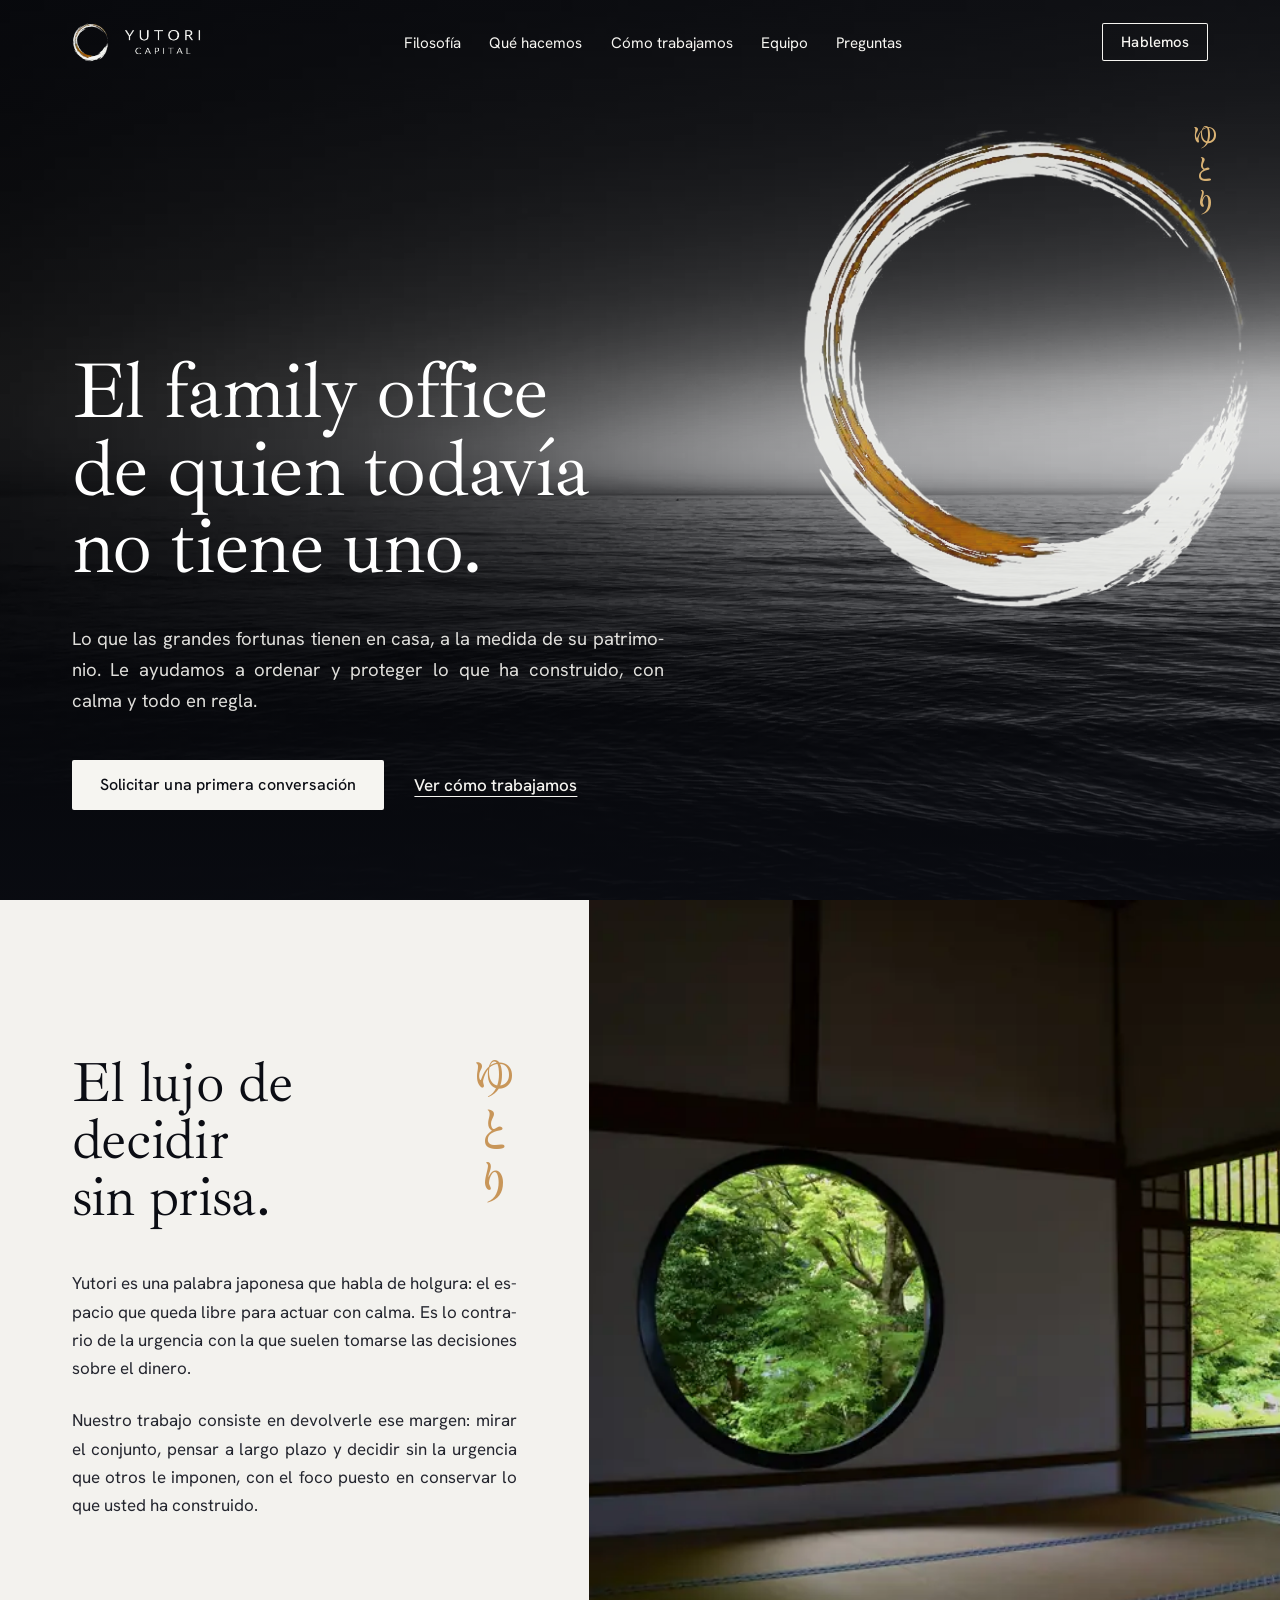
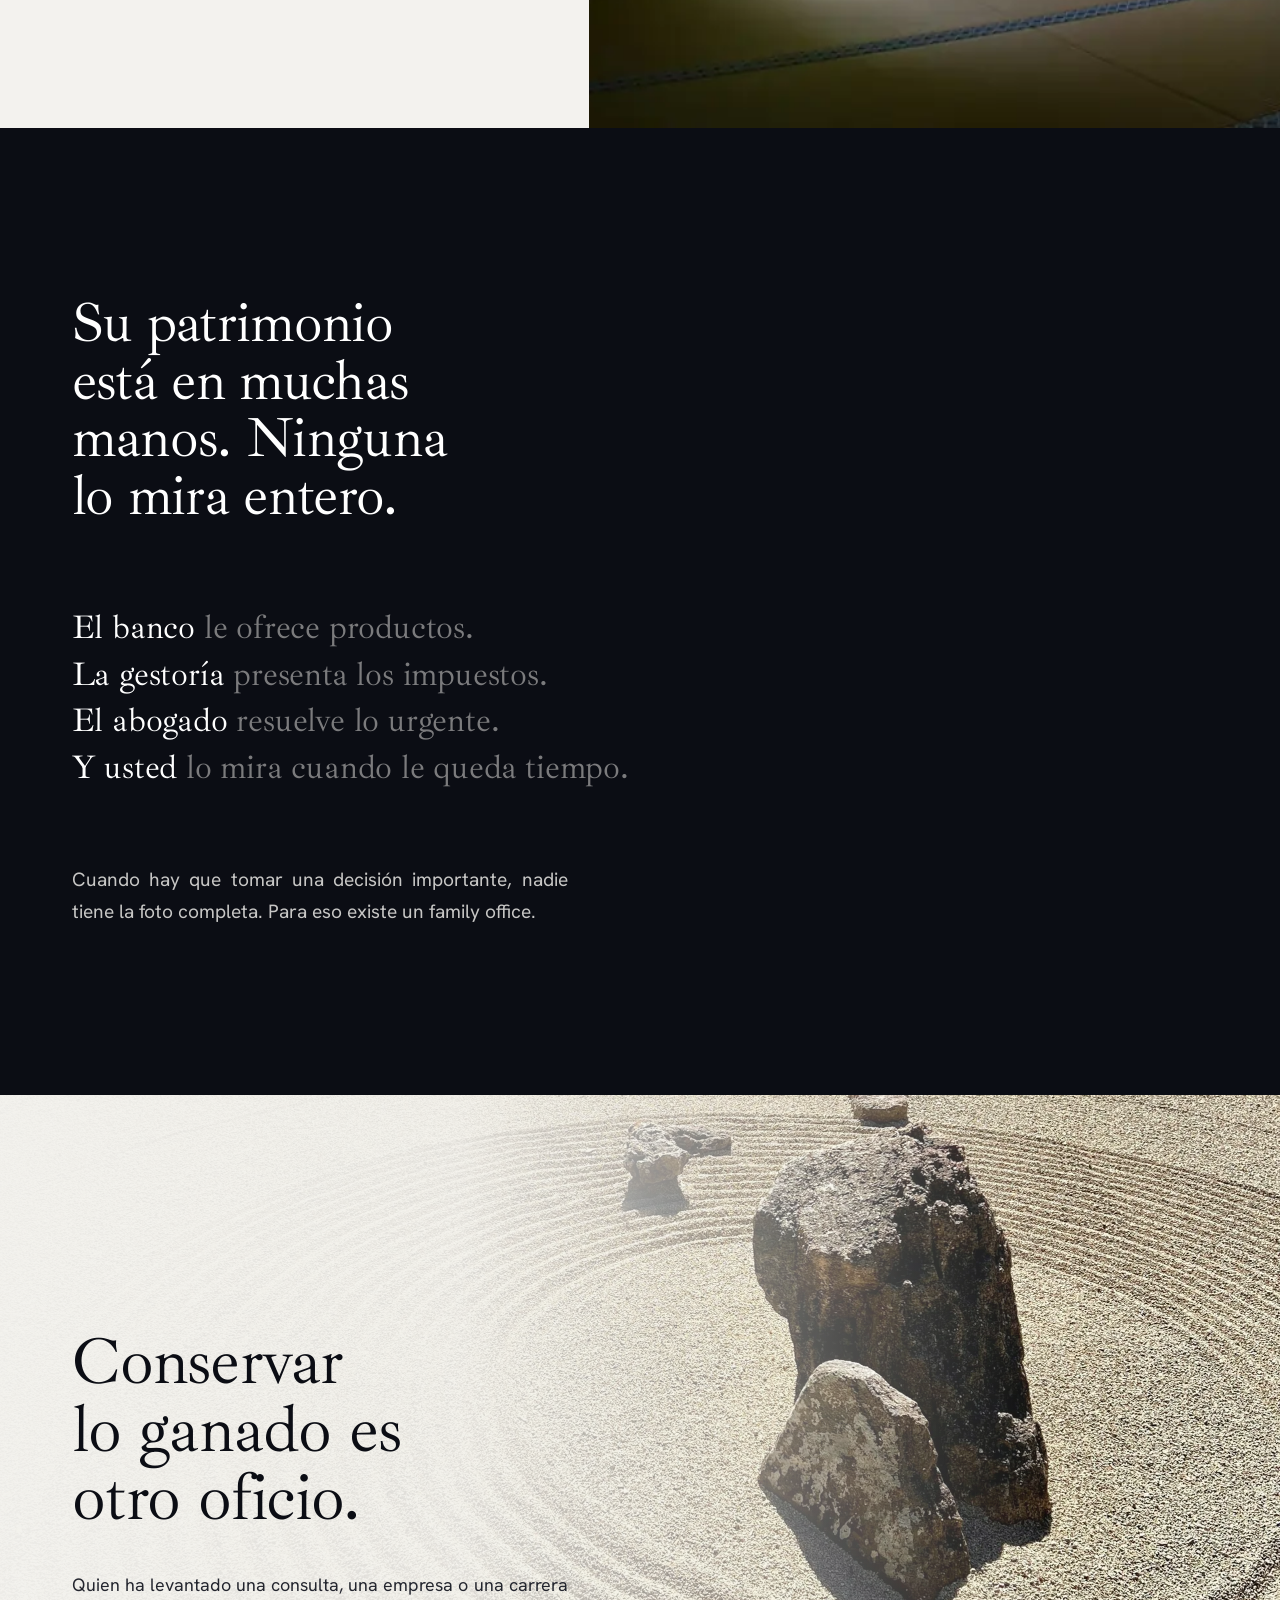
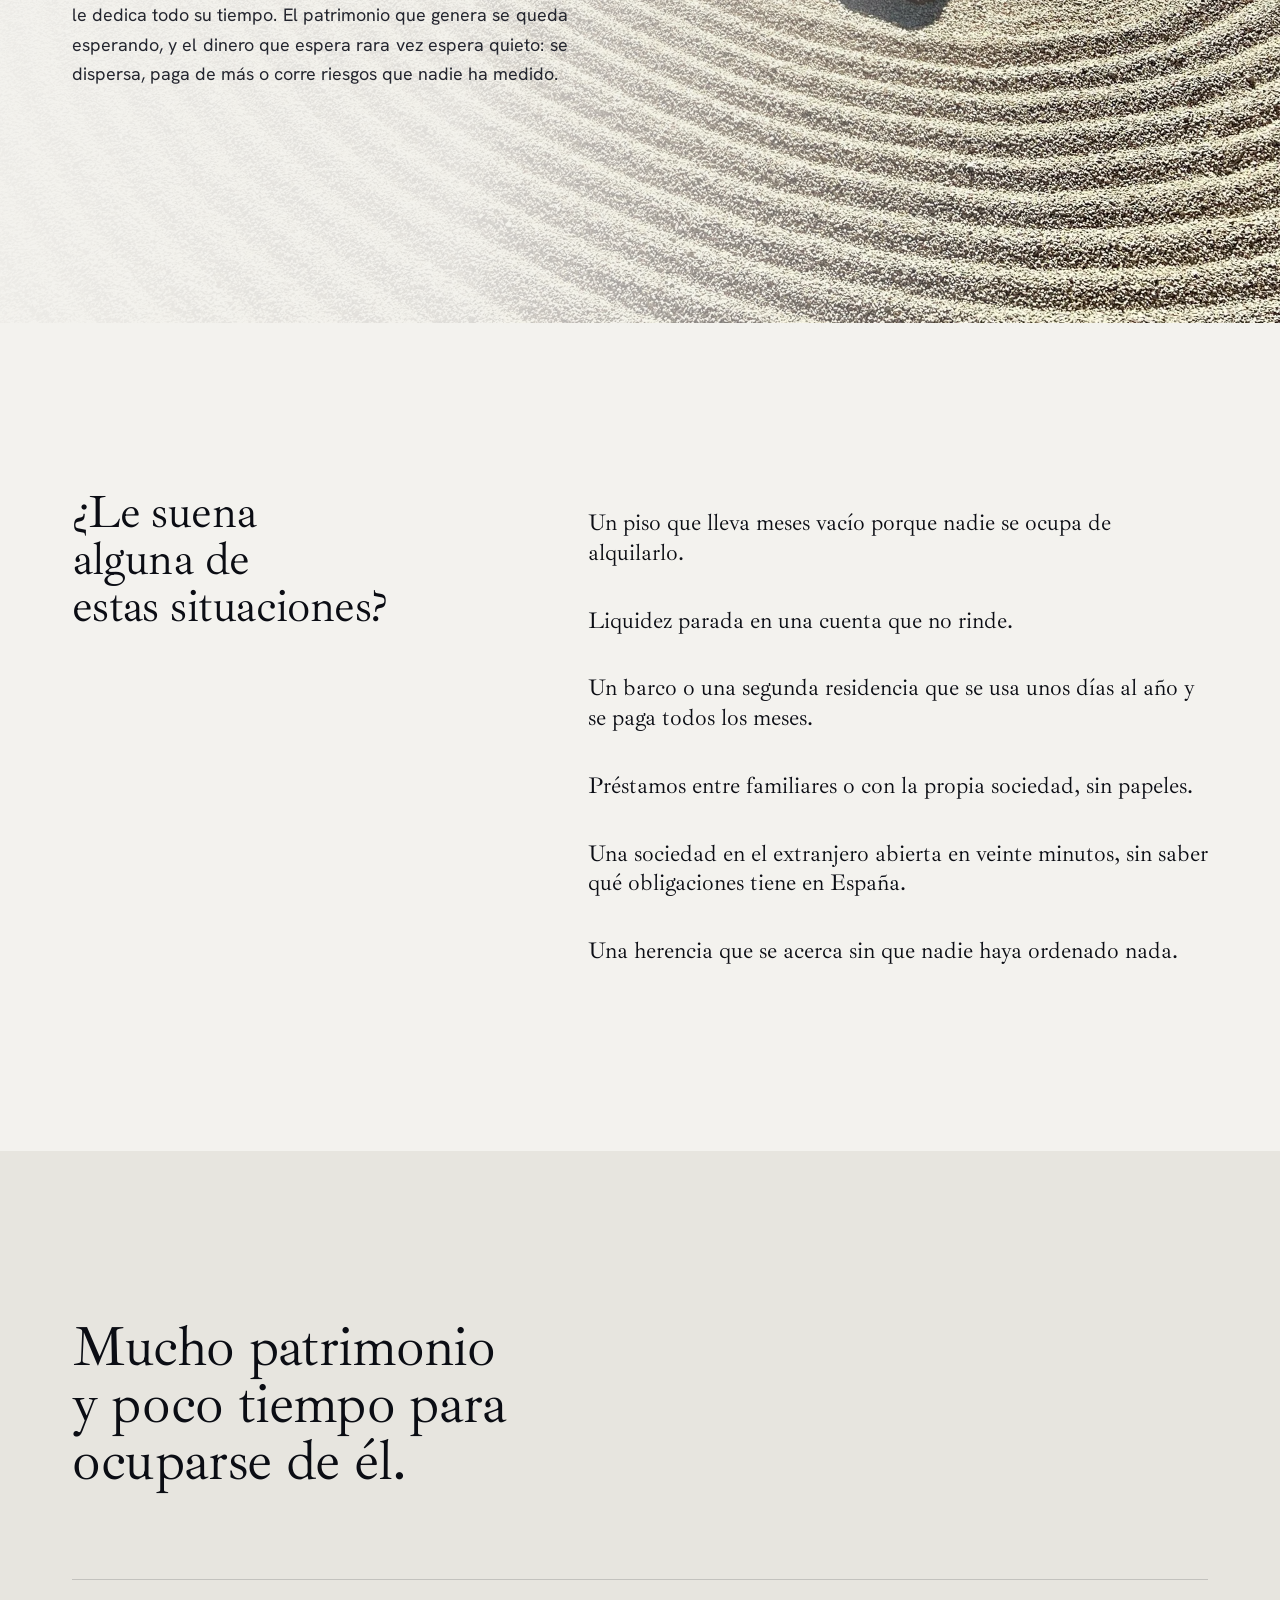
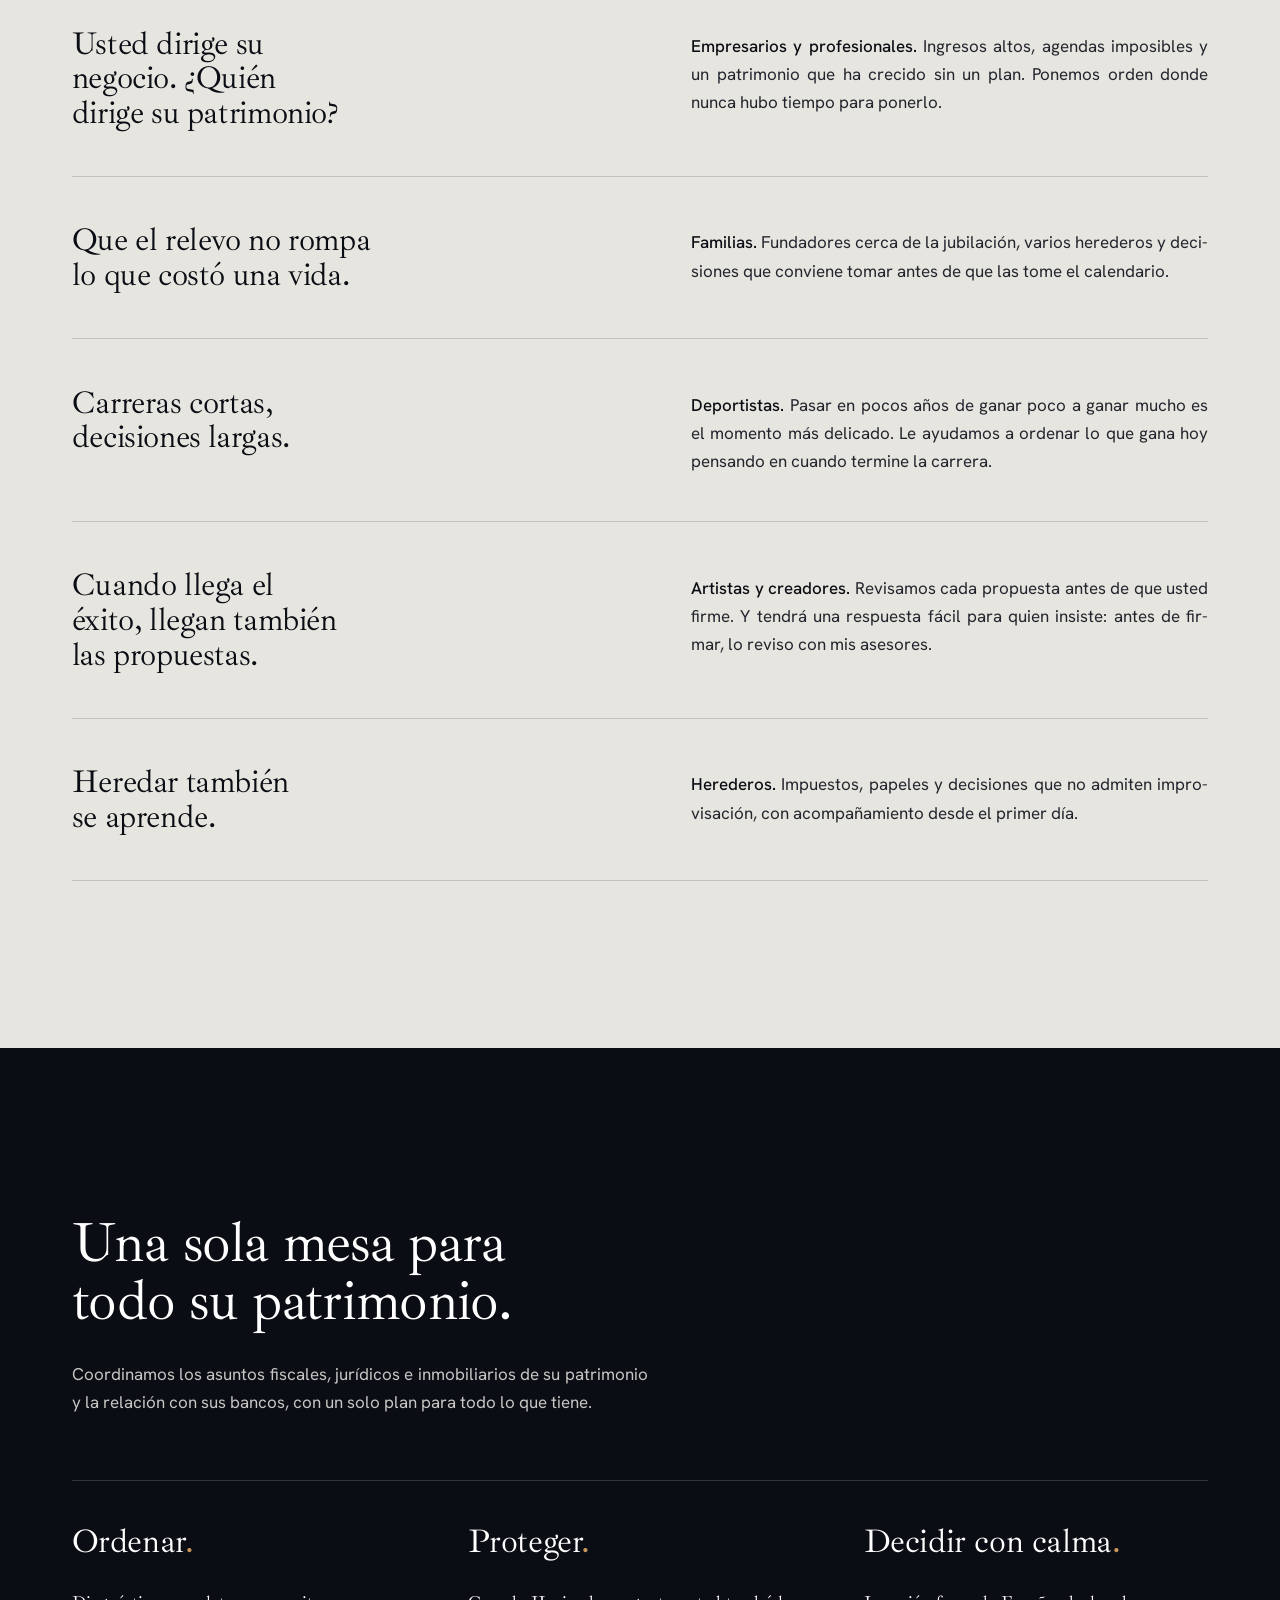
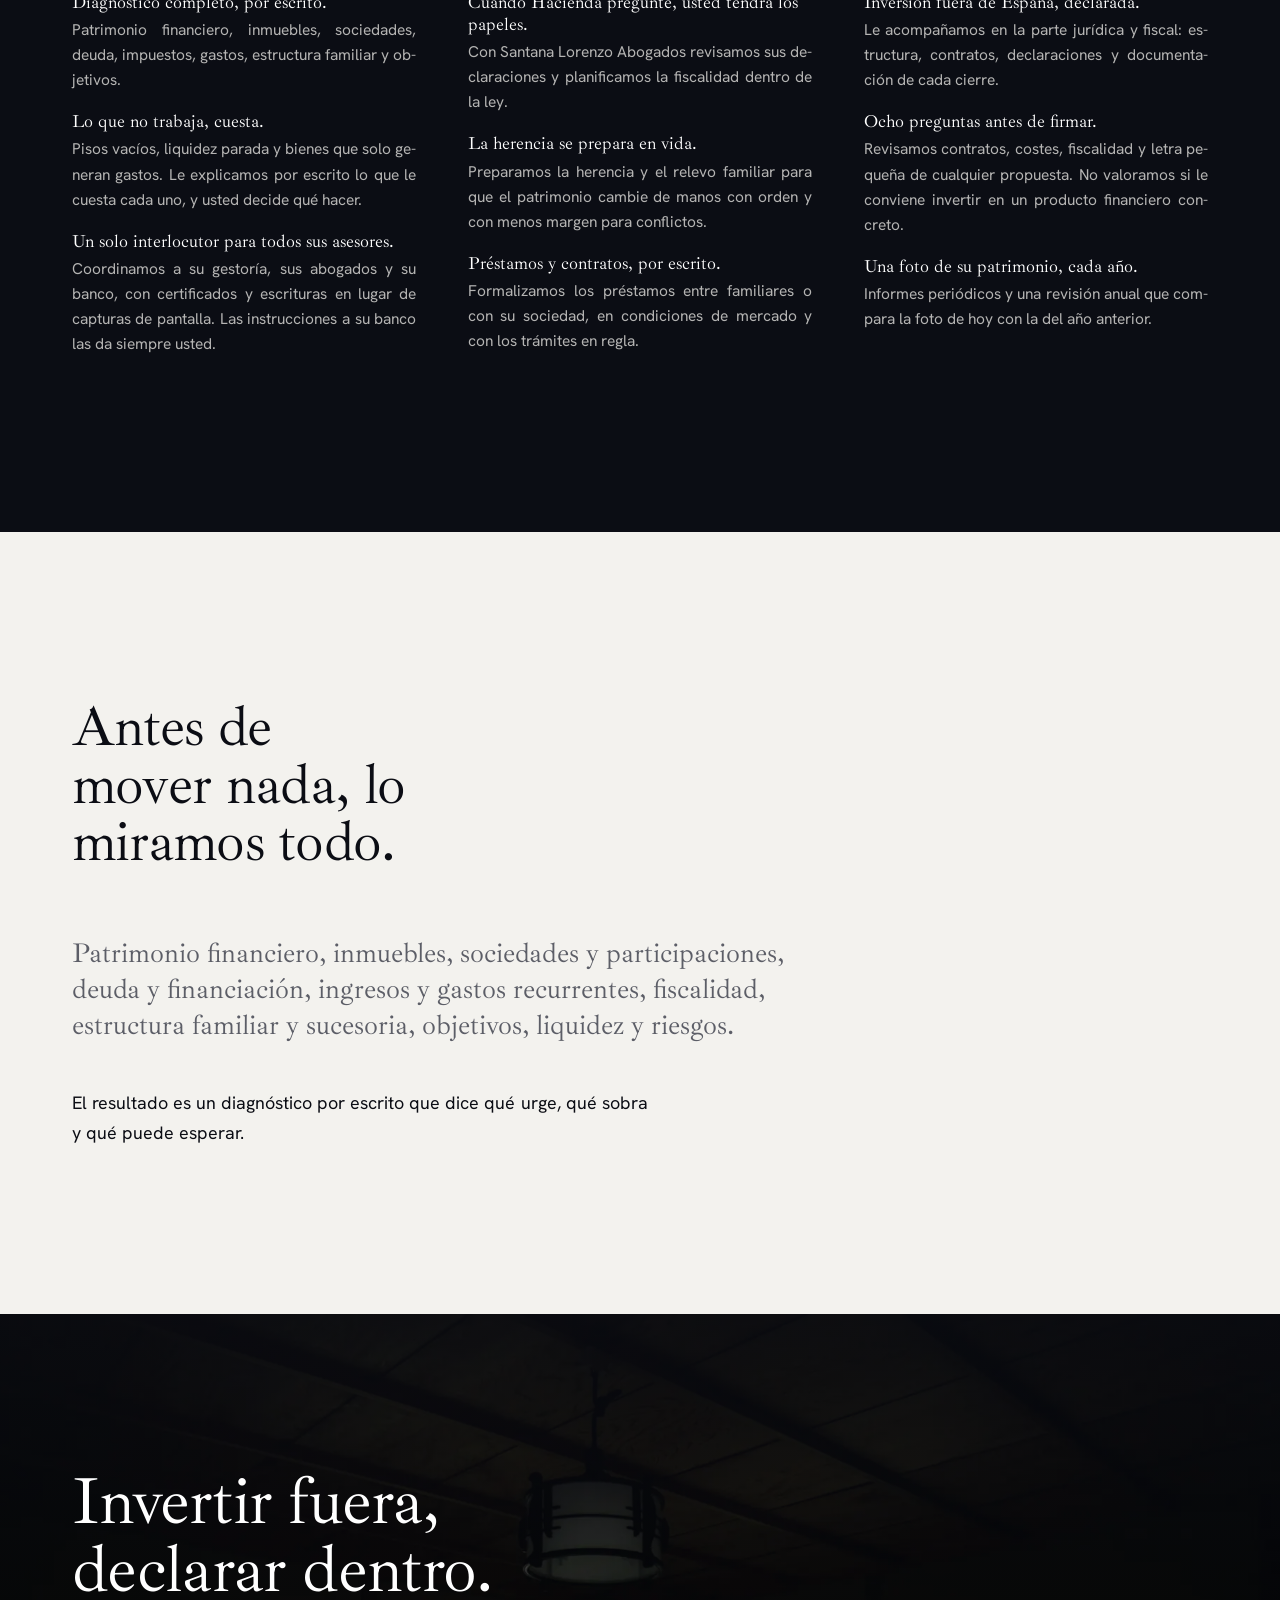
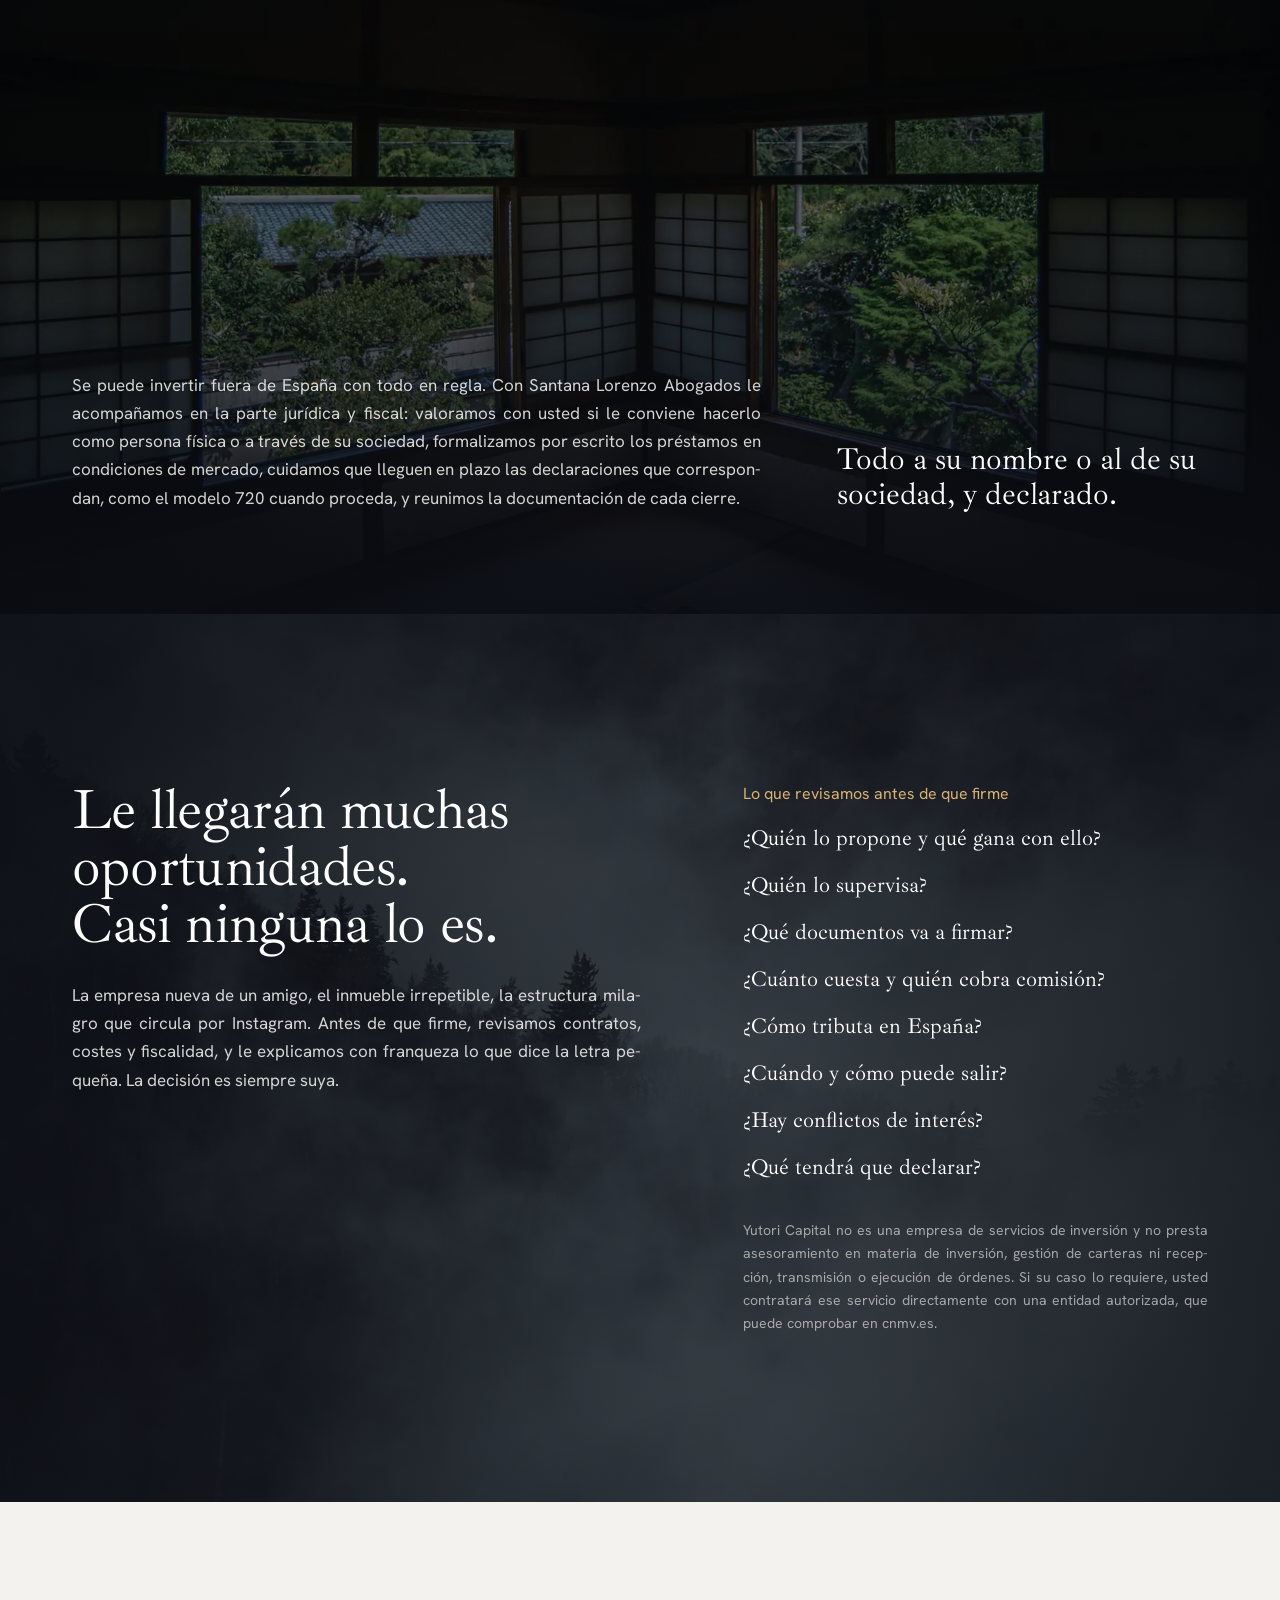
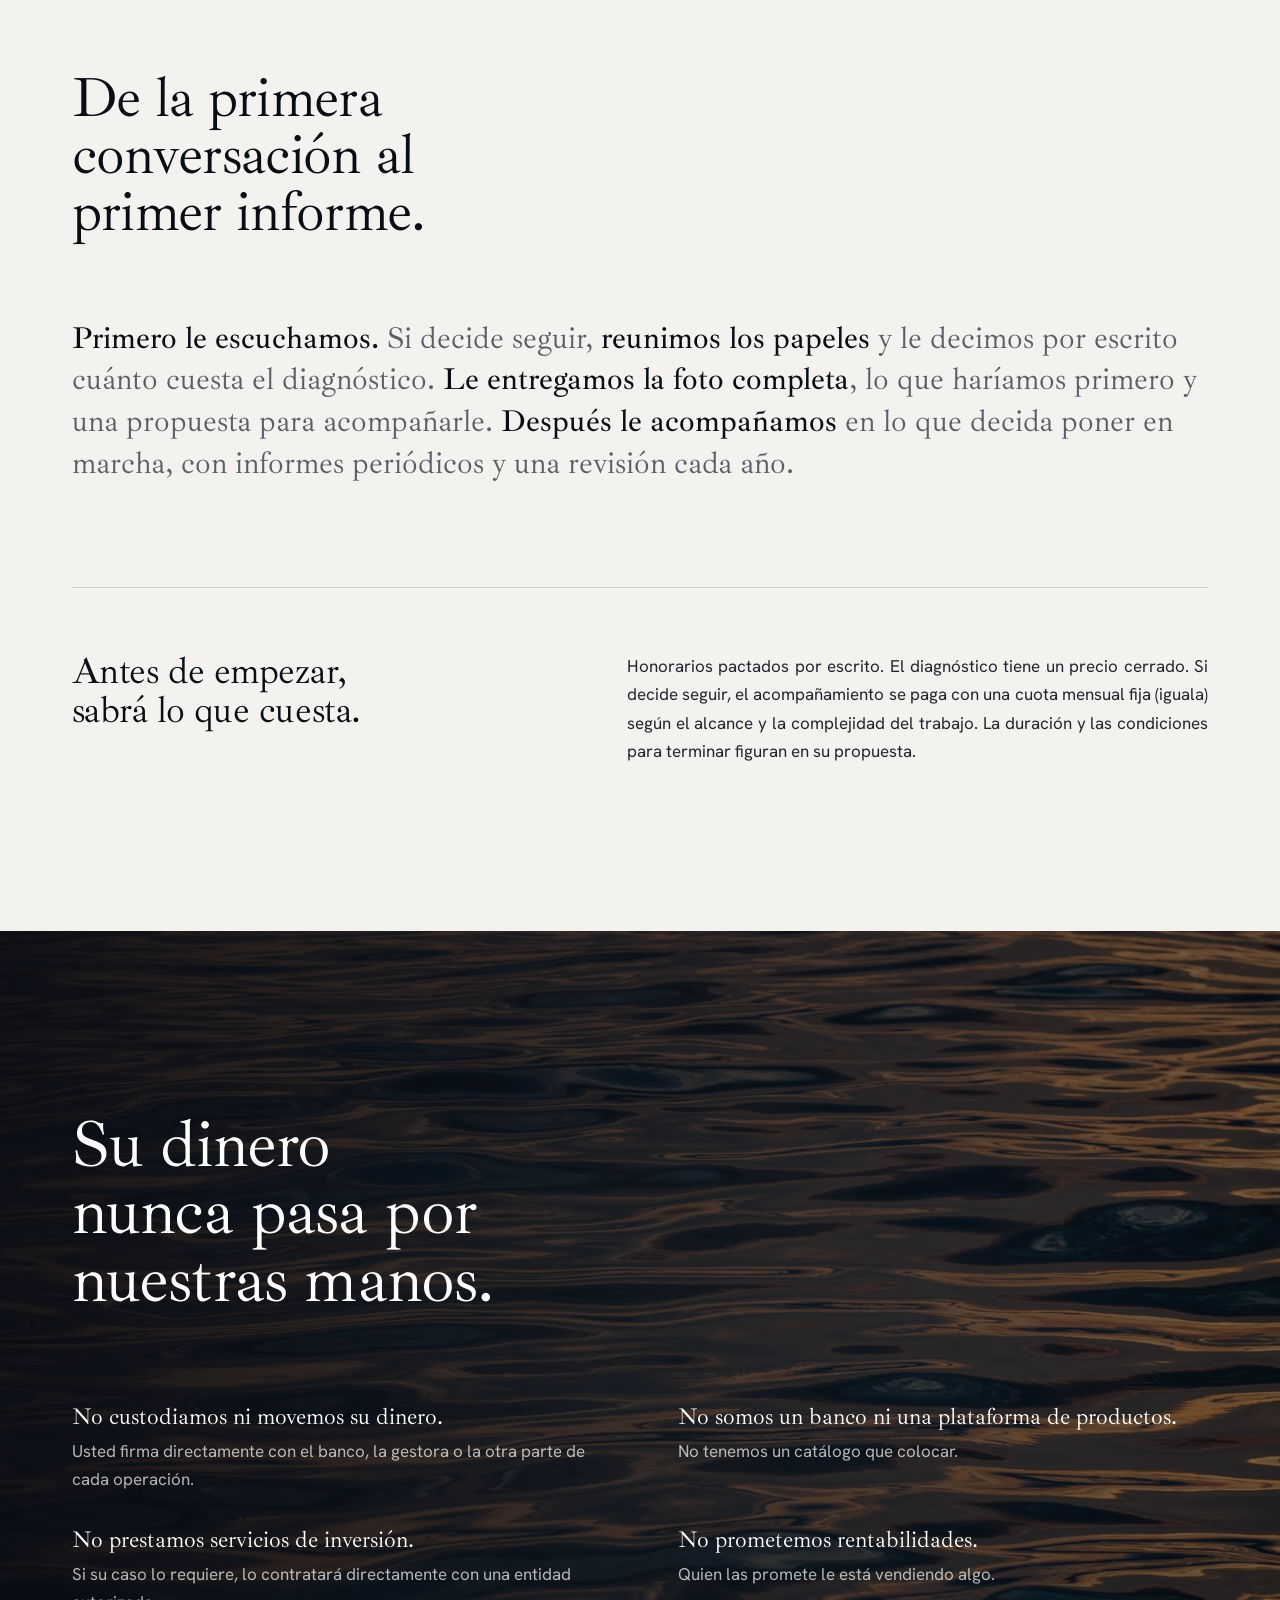
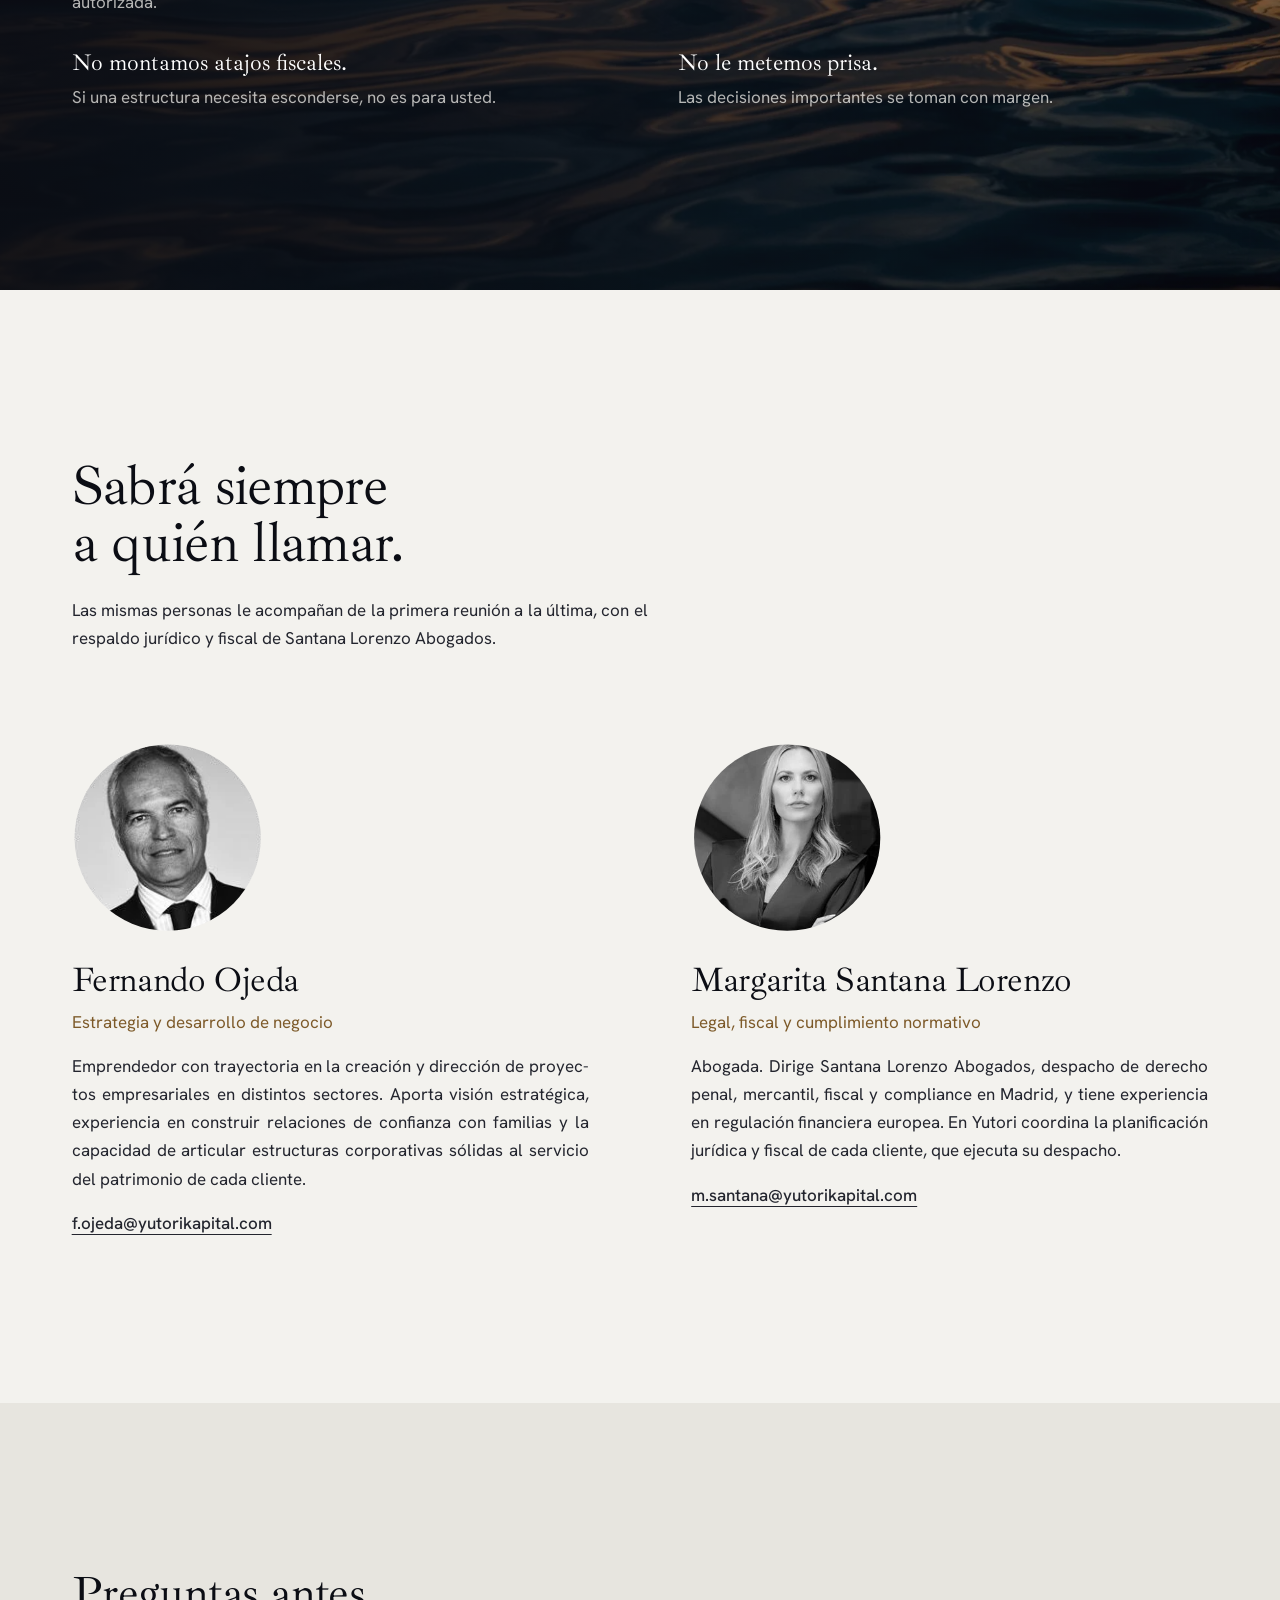
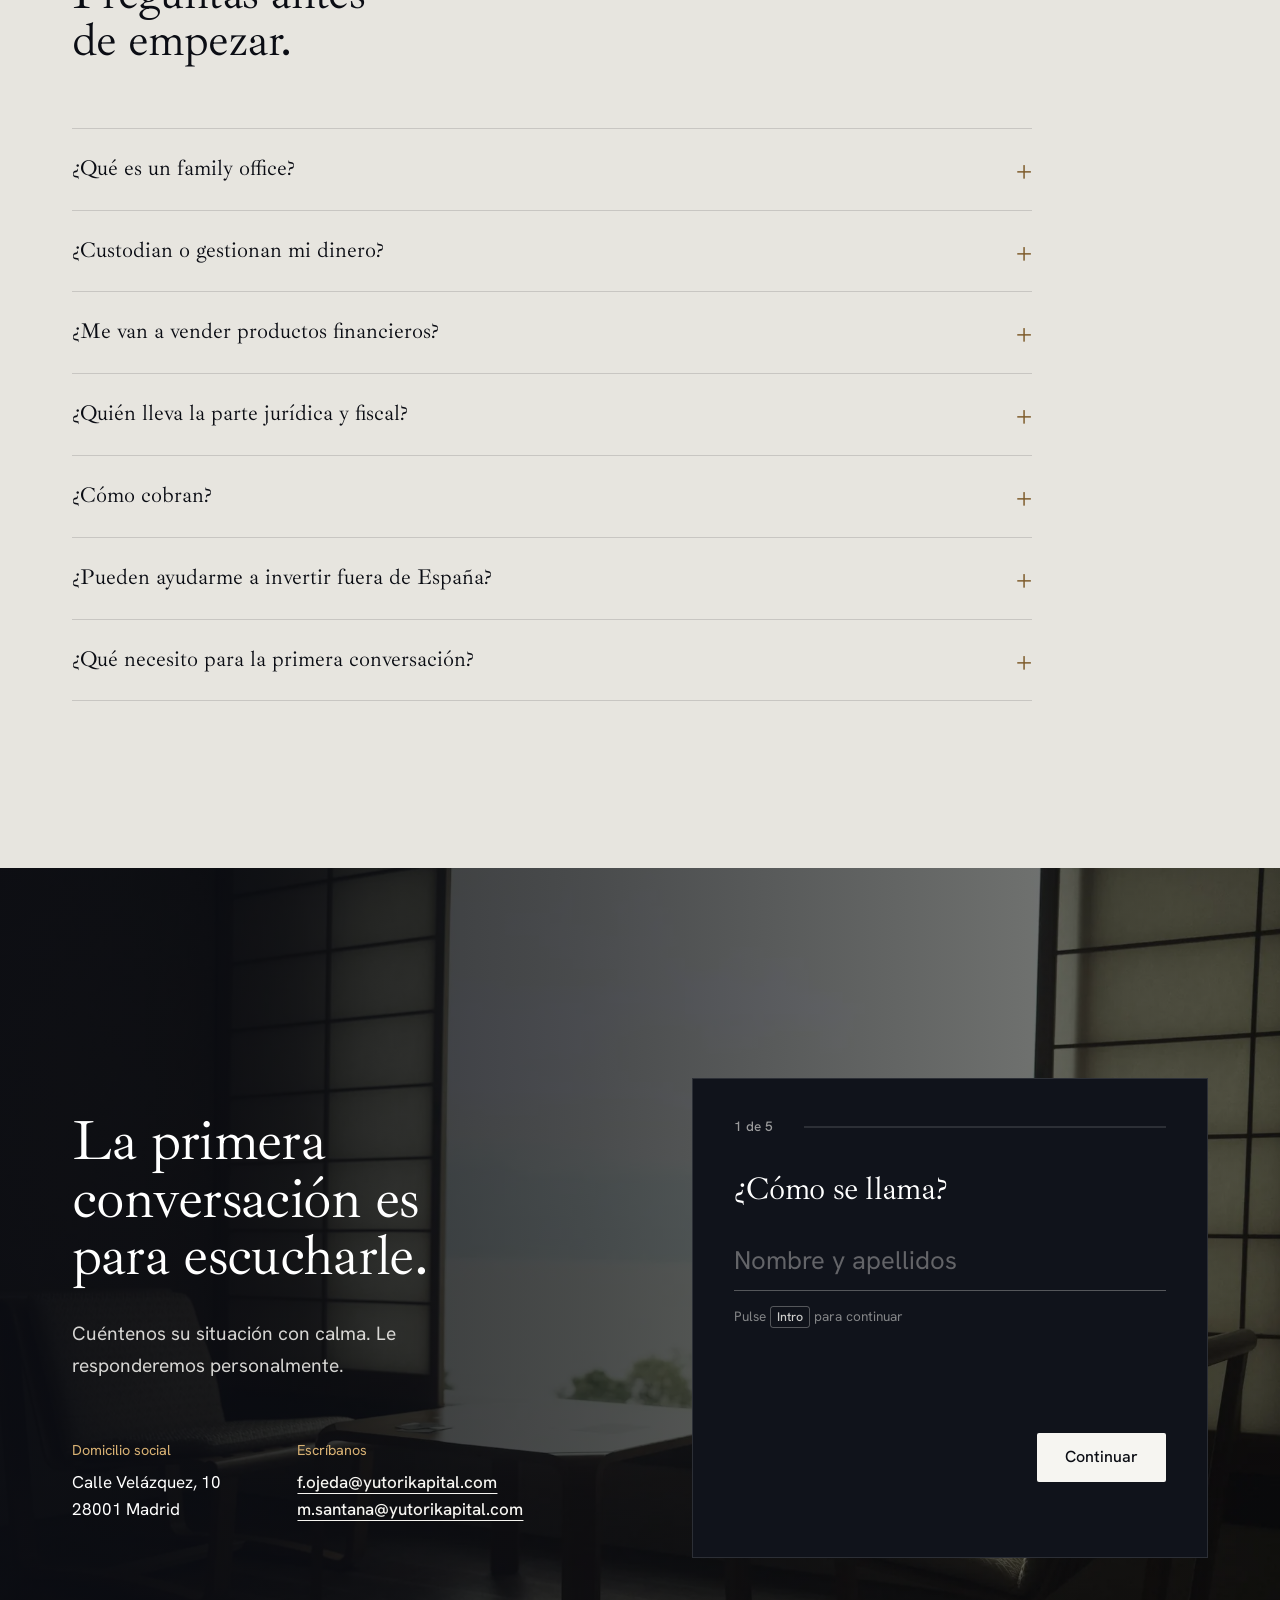
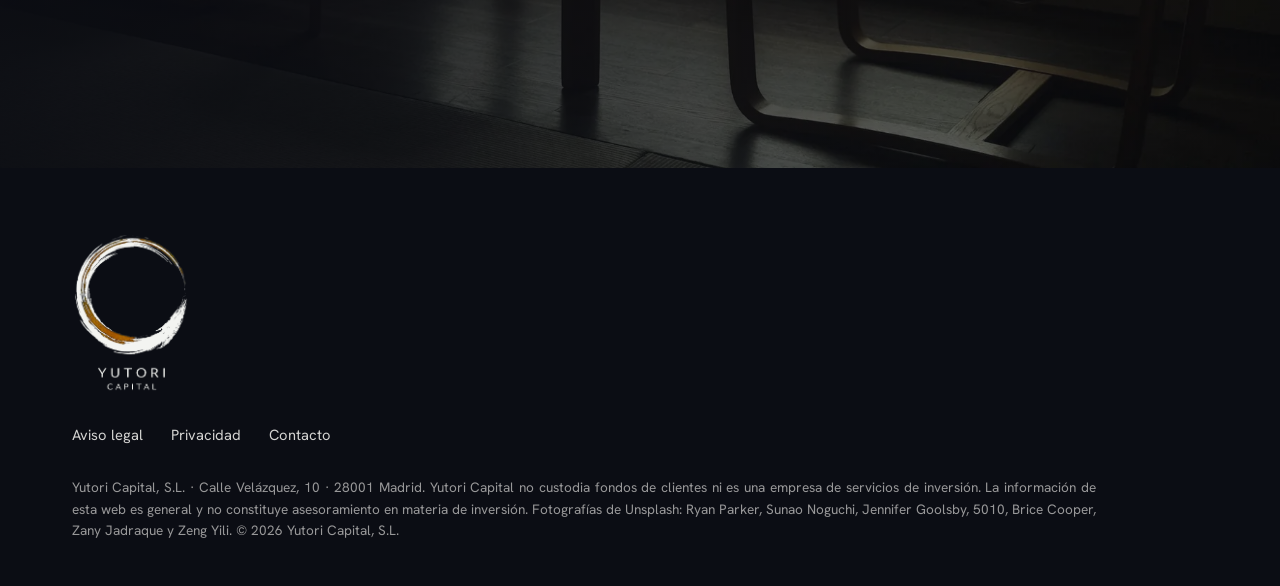
==== index.html @ 07f888e5 "Servicios: los tres pilares juntos en tres columnas Ordenar, Proteger y Decidir con calma se ven de " ====
<!DOCTYPE html>

<html lang="es">
<head>
<meta charset="utf-8"/>
<meta content="width=device-width, initial-scale=1" name="viewport"/>
<title>Family office y planificación patrimonial en Madrid | Yutori</title>
<meta content="El family office de quien todavía no tiene uno. Diagnóstico patrimonial, orden fiscal y legal, sucesión y coordinación de asesores en Madrid." name="description"/>
<link href="https://yutorikapital.com/" rel="canonical"/>
<meta content="index, follow" name="robots"/>
<meta content="#0B0D14" name="theme-color"/>
<meta content="website" property="og:type"/>
<meta content="es_ES" property="og:locale"/>
<meta content="Yutori Capital" property="og:site_name"/>
<meta content="Yutori Capital | El family office de quien todavía no tiene uno" property="og:title"/>
<meta content="Ordenamos y protegemos patrimonios que todavía no tienen una estructura propia, con calma y todo en regla." property="og:description"/>
<meta content="https://yutorikapital.com/" property="og:url"/>
<meta content="https://yutorikapital.com/assets/og-yutori.jpg" property="og:image"/>
<meta content="summary_large_image" name="twitter:card"/>
<link href="assets/favicon.ico" rel="icon" sizes="48x48"/>
<link href="assets/favicon-32.png" rel="icon" sizes="32x32" type="image/png"/>
<link href="assets/favicon-180.png" rel="apple-touch-icon"/>
<link href="https://fonts.googleapis.com" rel="preconnect"/>
<link crossorigin="" href="https://fonts.gstatic.com" rel="preconnect"/>
<link href="https://fonts.googleapis.com/css2?family=Ibarra+Real+Nova:wght@400;500&amp;family=Hanken+Grotesk:wght@300;400;500&amp;display=swap" rel="stylesheet"/>
<link href="https://fonts.googleapis.com/css2?family=Shippori+Mincho:wght@500&amp;text=%E3%82%86%E3%81%A8%E3%82%8A&amp;display=swap" rel="stylesheet"/>
<link as="image" href="assets/fotos/portada-1920.webp" imagesizes="100vw" imagesrcset="assets/fotos/portada-960.webp 960w, assets/fotos/portada-1920.webp 1920w" rel="preload"/>
<link href="styles.css" rel="stylesheet"/>
<script type="application/ld+json">
{
  "@context": "https://schema.org",
  "@graph": [
    {
      "@type": "ProfessionalService",
      "@id": "https://yutorikapital.com/#yutori",
      "name": "Yutori Capital",
      "legalName": "Yutori Capital, S.L.",
      "description": "Family office y planificación patrimonial en Madrid para patrimonios que todavía no tienen una estructura propia.",
      "url": "https://yutorikapital.com/",
      "logo": "https://yutorikapital.com/assets/logo-yutori.png",
      "image": "https://yutorikapital.com/assets/og-yutori.jpg",
      "email": "f.ojeda@yutorikapital.com",
      "address": { "@type": "PostalAddress", "streetAddress": "Calle Velázquez, 10", "postalCode": "28001", "addressLocality": "Madrid", "addressCountry": "ES" },
      "areaServed": "ES",
      "employee": [
        { "@type": "Person", "name": "Fernando Ojeda", "jobTitle": "Estrategia y desarrollo de negocio", "email": "f.ojeda@yutorikapital.com" },
        { "@type": "Person", "name": "Margarita Santana Lorenzo", "jobTitle": "Legal, fiscal y cumplimiento normativo", "email": "m.santana@yutorikapital.com" }
      ]
    },
    {
      "@type": "FAQPage",
      "mainEntity": [
        { "@type": "Question", "name": "¿Qué es un family office?", "acceptedAnswer": { "@type": "Answer", "text": "Es la oficina que coordina los asuntos patrimoniales de una familia: inmuebles, sociedades, impuestos, sucesión y la relación con bancos y asesores. Las grandes fortunas tienen el suyo. Yutori ofrece ese enfoque de coordinación a patrimonios que no justifican una estructura propia, sin prestar servicios de inversión." } },
        { "@type": "Question", "name": "¿Custodian o gestionan mi dinero?", "acceptedAnswer": { "@type": "Answer", "text": "No. Su dinero sigue en sus cuentas, a su nombre o al de su sociedad, y las órdenes las da siempre usted. Nosotros ordenamos la información, coordinamos a sus asesores y le acompañamos." } },
        { "@type": "Question", "name": "¿Me van a vender productos financieros?", "acceptedAnswer": { "@type": "Answer", "text": "No tenemos productos que colocar. Yutori Capital no es una empresa de servicios de inversión. Si su caso requiere asesoramiento en materia de inversión, usted lo contratará directamente con una entidad autorizada, y la decisión final es siempre suya." } },
        { "@type": "Question", "name": "¿Quién lleva la parte jurídica y fiscal?", "acceptedAnswer": { "@type": "Answer", "text": "Santana Lorenzo Abogados, el despacho que dirige Margarita Santana Lorenzo. Yutori coordina el trabajo y el despacho lo ejecuta." } },
        { "@type": "Question", "name": "¿Cómo cobran?", "acceptedAnswer": { "@type": "Answer", "text": "Con honorarios pactados por escrito antes de empezar. Primero, el diagnóstico, con un precio cerrado. Después, si decide seguir, una cuota mensual fija (iguala) según el alcance y la complejidad del trabajo. La duración y las condiciones para terminar figuran en la propuesta." } },
        { "@type": "Question", "name": "¿Pueden ayudarme a invertir fuera de España?", "acceptedAnswer": { "@type": "Answer", "text": "Sí, en la parte jurídica y fiscal: la estructura adecuada, los contratos, las declaraciones que correspondan, como el modelo 720 cuando proceda, y la documentación de cada cierre, para que todo quede declarado." } },
        { "@type": "Question", "name": "¿Qué necesito para la primera conversación?", "acceptedAnswer": { "@type": "Answer", "text": "Solo contarnos su situación. Antes de reunirnos le confirmaremos si esa primera conversación tiene coste. Si decide seguir, le diremos qué documentación reunir y el precio del diagnóstico." } }
      ]
    }
  ]
}
</script>
</head>
<body>
<a class="salto" href="#contenido">Saltar al contenido</a>
<header class="cab" id="cab">
<div class="env">
<a aria-label="Yutori Capital, inicio" class="marca" href="#inicio">
<img alt="" class="m-enso logo-claro" height="516" src="assets/enso-claro.webp" width="486"/>
<img alt="" class="m-enso logo-oscuro" height="516" src="assets/enso.webp" width="486"/>
<img alt="Yutori Capital" class="m-texto logo-claro" height="117" src="assets/wordmark-claro.webp" width="303"/>
<img alt="" class="m-texto logo-oscuro" height="117" src="assets/wordmark.webp" width="303"/>
</a>
<nav aria-label="Principal">
<ul class="menu">
<li><a href="#filosofia">Filosofía</a></li>
<li><a href="#servicios">Qué hacemos</a></li>
<li><a href="#metodo">Cómo trabajamos</a></li>
<li><a href="#equipo">Equipo</a></li>
<li><a href="#preguntas">Preguntas</a></li>
</ul>
</nav>
<a class="btn btn-borde" href="#contacto">Hablemos</a>
</div>
</header>
<main id="contenido">
<section aria-labelledby="titular" class="foto-seccion portada" id="inicio">
<img alt="Mar en calma en blanco y negro, con la luz del horizonte al fondo" class="fondo" fetchpriority="high" height="1280" sizes="100vw" src="assets/fotos/portada-1920.webp" srcset="assets/fotos/portada-960.webp 960w, assets/fotos/portada-1920.webp 1920w" width="1920"/>
<div aria-hidden="true" class="enso-hero"><img alt="" height="1032" src="assets/enso-claro@2x.webp" width="972"/><span lang="ja">ゆとり</span></div>
<div class="env">
<h1 id="titular">El family office de quien todavía no tiene uno.</h1>
<p class="entrada">Lo que las gran­des for­tu­nas tie­nen en casa, a la me­dida de su pa­tri­mo­nio. Le ayu­da­mos a or­de­nar y pro­te­ger lo que ha cons­truido, con calma y todo en regla.</p>
<div class="acciones">
<a class="btn btn-blanco" href="#contacto">Solicitar una primera conversación</a>
<a class="enlace-claro" href="#metodo">Ver cómo trabajamos</a>
</div>
</div>
</section>
<section aria-labelledby="t-filosofia" class="filosofia" id="filosofia">
<div class="filo-texto">
<span aria-hidden="true" class="kana" lang="ja">ゆとり</span>
<h2 id="t-filosofia">El lujo de decidir sin prisa.</h2>
<p class="primero">Yu­tori es una pa­la­bra ja­po­nesa que habla de hol­gura: el es­pa­cio que queda libre para ac­tuar con calma. Es lo con­tra­rio de la ur­gen­cia con la que sue­len to­marse las de­ci­sio­nes sobre el di­nero.</p>
<p>Nues­tro tra­bajo con­siste en de­vol­verle ese mar­gen: mirar el con­junto, pen­sar a largo plazo y de­ci­dir sin la ur­gen­cia que otros le im­po­nen, con el foco puesto en con­ser­var lo que usted ha cons­truido.</p>
</div>
<figure class="filo-foto"><img alt="Estancia japonesa con una ventana circular abierta a un jardín" height="1280" loading="lazy" sizes="(min-width: 980px) 55vw, 100vw" src="assets/fotos/filosofia-1920.webp" srcset="assets/fotos/filosofia-960.webp 960w, assets/fotos/filosofia-1920.webp 1920w" width="1920"/></figure>
</section>
<section aria-labelledby="t-manos" class="bloque oscuro manos">
<div class="env">
<h2 id="t-manos">Su patrimonio está en muchas manos. Ninguna lo mira entero.</h2>
<ul class="cascada nohyph">
<li><b>El banco</b> le ofrece productos.</li>
<li><b>La gestoría</b> presenta los impuestos.</li>
<li><b>El abogado</b> resuelve lo urgente.</li>
<li><b>Y usted</b> lo mira cuando le queda tiempo.</li>
</ul>
<p class="remate">Cuando hay que tomar una de­ci­sión im­por­tante, nadie tiene la foto com­pleta. Para eso existe un fa­mily office.</p>
</div>
</section>
<section aria-labelledby="t-conservar" class="foto-seccion conservar">
<img alt="Piedra en el centro de un jardín de grava rastrillada en círculos" class="fondo" height="1681" loading="lazy" sizes="100vw" src="assets/fotos/conservar-1920.webp" srcset="assets/fotos/conservar-960.webp 960w, assets/fotos/conservar-1920.webp 1920w" width="1920"/>
<div class="env">
<h2 id="t-conservar">Conservar lo ganado es otro oficio.</h2>
<p>Quien ha le­van­tado una con­sulta, una em­presa o una ca­rrera le de­dica todo su tiempo. El pa­tri­mo­nio que ge­nera se queda es­pe­rando, y el di­nero que es­pera rara vez es­pera quieto: se dis­persa, paga de más o corre ries­gos que nadie ha me­dido.</p>
</div>
</section>
<section aria-labelledby="t-suena" class="bloque situaciones">
<div class="env">
<h2 id="t-suena">¿Le suena alguna de estas situaciones?</h2>
<ul class="nohyph">
<li>Un piso que lleva meses vacío porque nadie se ocupa de alquilarlo.</li>
<li>Liquidez parada en una cuenta que no rinde.</li>
<li>Un barco o una segunda residencia que se usa unos días al año y se paga todos los meses.</li>
<li>Préstamos entre familiares o con la propia sociedad, sin papeles.</li>
<li>Una sociedad en el extranjero abierta en veinte minutos, sin saber qué obligaciones tiene en España.</li>
<li>Una herencia que se acerca sin que nadie haya ordenado nada.</li>
</ul>
</div>
</section>
<section aria-labelledby="t-quien" class="bloque perfiles" id="para-quien">
<div class="env">
<h2 id="t-quien">Mucho patrimonio y poco tiempo para ocuparse de él.</h2>
<div class="lista-perfiles">
<article><h3>Usted dirige su negocio. ¿Quién dirige su patrimonio?</h3><p><b>Em­pre­sa­rios y pro­fe­sio­na­les.</b> In­gre­sos altos, agen­das im­po­si­bles y un pa­tri­mo­nio que ha cre­cido sin un plan. Po­ne­mos orden donde nunca hubo tiempo para po­nerlo.</p></article>
<article><h3>Que el relevo no rompa lo que costó una vida.</h3><p><b>Fa­mi­lias.</b> Fun­da­do­res cerca de la ju­bi­la­ción, va­rios he­re­de­ros y de­ci­sio­nes que con­viene tomar antes de que las tome el ca­len­da­rio.</p></article>
<article><h3>Carreras cortas, decisiones largas.</h3><p><b>De­por­tis­tas.</b> Pasar en pocos años de ganar poco a ganar mucho es el mo­mento más de­li­cado. Le ayu­da­mos a or­de­nar lo que gana hoy pen­sando en cuando ter­mine la ca­rrera.</p></article>
<article><h3>Cuando llega el éxito, llegan también las propuestas.</h3><p><b>Ar­tis­tas y crea­do­res.</b> Re­vi­sa­mos cada pro­puesta antes de que usted firme. Y ten­drá una res­puesta fácil para quien in­siste: antes de fir­mar, lo re­viso con mis ase­so­res.</p></article>
<article><h3>Heredar también se aprende.</h3><p><b>He­re­de­ros.</b> Im­pues­tos, pa­pe­les y de­ci­sio­nes que no ad­mi­ten im­pro­vi­sación, con acom­pa­ña­miento desde el pri­mer día.</p></article>
</div>
</div>
</section>
<section aria-labelledby="t-servicios" class="bloque oscuro servicios" id="servicios">
<div class="env">
<h2 id="t-servicios">Una sola mesa para todo su patrimonio.</h2>
<p class="sub">Coor­di­na­mos los asun­tos fis­ca­les, ju­rí­di­cos e in­mo­bi­lia­rios de su pa­tri­mo­nio y la re­la­ción con sus ban­cos, con un solo plan para todo lo que tiene.</p>
<div class="pilares">
<div class="pilar">
<h3>Ordenar<span>.</span></h3>
<ul>
<li><strong>Diag­nós­tico com­pleto, por es­crito.</strong> Pa­tri­mo­nio fi­nan­ciero, in­mue­bles, so­cie­da­des, deuda, im­pues­tos, gas­tos, es­truc­tura fa­mi­liar y ob­je­ti­vos.</li>
<li><strong>Lo que no tra­baja, cuesta.</strong> Pisos va­cíos, li­qui­dez pa­rada y bienes que solo ge­ne­ran gas­tos. Le ex­pli­ca­mos por es­crito lo que le cuesta cada uno, y usted de­cide qué hacer.</li>
<li><strong>Un solo in­ter­lo­cu­tor para todos sus ase­so­res.</strong> Coor­di­na­mos a su ges­to­ría, sus abo­ga­dos y su banco, con cer­ti­fi­ca­dos y es­cri­tu­ras en lugar de cap­tu­ras de pan­ta­lla. Las ins­truc­cio­nes a su banco las da siem­pre usted.</li>
</ul>
</div>
<div class="pilar">
<h3>Proteger<span>.</span></h3>
<ul>
<li><strong>Cuando Ha­cienda pre­gunte, usted ten­drá los pa­pe­les.</strong> Con San­tana Lo­renzo Abo­ga­dos re­vi­sa­mos sus de­cla­ra­cio­nes y pla­ni­fi­ca­mos la fis­ca­li­dad den­tro de la ley.</li>
<li><strong>La he­ren­cia se pre­para en vida.</strong> Pre­pa­ra­mos la he­ren­cia y el re­levo fa­mi­liar para que el pa­tri­mo­nio cam­bie de manos con orden y con menos mar­gen para con­flic­tos.</li>
<li><strong>Prés­ta­mos y con­tra­tos, por es­crito.</strong> For­ma­li­za­mos los prés­ta­mos entre fa­mi­lia­res o con su so­cie­dad, en con­di­cio­nes de mer­cado y con los trá­mi­tes en regla.</li>
</ul>
</div>
<div class="pilar">
<h3>Decidir con calma<span>.</span></h3>
<ul>
<li><strong>In­ver­sión fuera de Es­paña, de­cla­rada.</strong> Le acom­pa­ña­mos en la parte ju­rí­dica y fis­cal: es­truc­tura, con­tra­tos, de­cla­ra­cio­nes y do­cu­men­ta­ción de cada cie­rre.</li>
<li><strong>Ocho pre­gun­tas antes de fir­mar.</strong> Re­vi­sa­mos con­tra­tos, cos­tes, fis­ca­li­dad y letra pe­queña de cual­quier pro­puesta. No va­lo­ra­mos si le con­viene in­ver­tir en un pro­ducto fi­nan­ciero con­creto.</li>
<li><strong>Una foto de su pa­tri­mo­nio, cada año.</strong> In­for­mes pe­rió­di­cos y una re­vi­sión anual que com­para la foto de hoy con la del año an­te­rior.</li>
</ul>
</div>
</div>
</div>
</section>
<section aria-labelledby="t-diag" class="bloque diagnostico">
<div class="env">
<h2 id="t-diag">Antes de mover nada, lo miramos todo.</h2>
<p class="mira nohyph">Patrimonio financiero, inmuebles, sociedades y participaciones, deuda y financiación, ingresos y gastos recurrentes, fiscalidad, estructura familiar y sucesoria, objetivos, liquidez y riesgos.</p>
<p class="resultado">El re­sul­tado es un diag­nós­tico por es­crito que dice qué urge, qué sobra y qué puede es­pe­rar.</p>
</div>
</section>
<section aria-labelledby="t-fuera" class="foto-seccion fuera" id="invertir-fuera">
<img alt="Interior japonés en penumbra con paneles shoji abiertos al jardín" class="fondo" height="1278" loading="lazy" sizes="100vw" src="assets/fotos/fuera-1920.webp" srcset="assets/fotos/fuera-960.webp 960w, assets/fotos/fuera-1920.webp 1920w" width="1920"/>
<div class="env">
<h2 id="t-fuera">Invertir fuera, declarar dentro.</h2>
<div class="abajo">
<p>Se puede in­ver­tir fuera de Es­paña con todo en regla. Con San­tana Lo­renzo Abo­ga­dos le acom­pa­ña­mos en la parte ju­rí­dica y fis­cal: va­lo­ra­mos con usted si le con­viene ha­cerlo como per­sona fí­sica o a tra­vés de su so­cie­dad, for­ma­li­za­mos por es­crito los prés­ta­mos en con­di­cio­nes de mer­cado, cui­da­mos que lle­guen en plazo las de­cla­ra­cio­nes que co­rres­pon­dan, como el mo­delo 720 cuando pro­ceda, y reu­ni­mos la do­cu­men­ta­ción de cada cie­rre.</p>
<p class="remate nohyph">Todo a su nombre o al de su sociedad, y declarado.</p>
</div>
</div>
</section>
<section aria-labelledby="t-oportunidades" class="foto-seccion oportunidades">
<img alt="Montaña cubierta de niebla con árboles al fondo" class="fondo" height="1280" loading="lazy" sizes="100vw" src="assets/fotos/oportunidades-1920.webp" srcset="assets/fotos/oportunidades-960.webp 960w, assets/fotos/oportunidades-1920.webp 1920w" width="1920"/>
<div class="env">
<div class="texto">
<h2 id="t-oportunidades">Le llegarán muchas oportunidades. Casi ninguna lo es.</h2>
<p>La em­presa nueva de un amigo, el in­mue­ble irre­pe­ti­ble, la es­truc­tura mi­la­gro que cir­cula por Ins­ta­gram. Antes de que firme, re­vi­sa­mos con­tra­tos, cos­tes y fis­ca­li­dad, y le ex­pli­ca­mos con fran­queza lo que dice la letra pe­queña. La de­ci­sión es siem­pre suya.</p>
</div>
<div class="lista">
<p class="tit">Lo que re­vi­sa­mos antes de que firme</p>
<ul class="nohyph">
<li>¿Quién lo propone y qué gana con ello?</li>
<li>¿Quién lo supervisa?</li>
<li>¿Qué documentos va a firmar?</li>
<li>¿Cuánto cuesta y quién cobra comisión?</li>
<li>¿Cómo tributa en España?</li>
<li>¿Cuándo y cómo puede salir?</li>
<li>¿Hay conflictos de interés?</li>
<li>¿Qué tendrá que declarar?</li>
</ul>
<p class="nota">Yu­tori Ca­pi­tal no es una em­presa de ser­vi­cios de in­ver­sión y no presta ase­so­ra­miento en ma­te­ria de in­ver­sión, ges­tión de car­te­ras ni re­cep­ción, trans­mi­sión o eje­cu­ción de ór­de­nes. Si su caso lo re­quiere, usted con­tra­tará ese ser­vi­cio di­rec­ta­mente con una en­ti­dad au­to­ri­zada, que puede com­pro­bar en cnmv.es.</p>
</div>
</div>
</section>
<section aria-labelledby="t-metodo" class="bloque metodo" id="metodo">
<div class="env">
<h2 id="t-metodo">De la primera conversación al primer informe.</h2>
<p class="relato nohyph"><b>Primero le escuchamos.</b> Si decide seguir, <b>reunimos los papeles</b> y le decimos por escrito cuánto cuesta el diagnóstico. <b>Le entregamos la foto completa</b>, lo que haríamos primero y una propuesta para acompañarle. <b>Después le acompañamos</b> en lo que decida poner en marcha, con informes periódicos y una revisión cada año.</p>
<div class="cobro">
<h3>Antes de empezar, sabrá lo que cuesta.</h3>
<p>Ho­no­ra­rios pac­ta­dos por es­crito. El diag­nós­tico tiene un pre­cio ce­rrado. Si de­cide se­guir, el acom­pa­ña­miento se paga con una cuota men­sual fija (iguala) según el al­cance y la com­ple­ji­dad del tra­bajo. La du­ra­ción y las con­di­cio­nes para ter­mi­nar fi­gu­ran en su pro­puesta.</p>
</div>
</div>
</section>
<section aria-labelledby="t-dinero" class="foto-seccion dinero">
<img alt="Agua oscura en calma con reflejos dorados" class="fondo" height="1280" loading="lazy" sizes="100vw" src="assets/fotos/dinero-1920.webp" srcset="assets/fotos/dinero-960.webp 960w, assets/fotos/dinero-1920.webp 1920w" width="1920"/>
<div class="env">
<h2 id="t-dinero">Su dinero nunca pasa por nuestras manos.</h2>
<ul class="noes nohyph">
<li><strong>No custodiamos ni movemos su dinero.</strong> Usted firma directamente con el banco, la gestora o la otra parte de cada operación.</li>
<li><strong>No somos un banco ni una plataforma de productos.</strong> No tenemos un catálogo que colocar.</li>
<li><strong>No prestamos servicios de inversión.</strong> Si su caso lo requiere, lo contratará directamente con una entidad autorizada.</li>
<li><strong>No prometemos rentabilidades.</strong> Quien las promete le está vendiendo algo.</li>
<li><strong>No montamos atajos fiscales.</strong> Si una estructura necesita esconderse, no es para usted.</li>
<li><strong>No le metemos prisa.</strong> Las decisiones importantes se toman con margen.</li>
</ul>
</div>
</section>
<section aria-labelledby="t-equipo" class="bloque equipo" id="equipo">
<div class="env">
<h2 id="t-equipo">Sabrá siempre a quién llamar.</h2>
<p class="sub">Las mis­mas per­so­nas le acom­pa­ñan de la pri­mera reu­nión a la úl­tima, con el res­paldo ju­rí­dico y fis­cal de San­tana Lo­renzo Abo­ga­dos.</p>
<div class="gente">
<article class="persona">
<img alt="Retrato de Fernando Ojeda" height="200" loading="lazy" src="assets/fernando-ojeda.webp" width="200"/>
<h3>Fernando Ojeda</h3>
<p class="rol">Es­tra­te­gia y de­sa­rro­llo de ne­go­cio</p>
<p class="bio">Em­pren­de­dor con tra­yec­to­ria en la crea­ción y di­rec­ción de pro­yec­tos em­pre­sa­ria­les en dis­tin­tos sec­to­res. Aporta vi­sión es­tra­té­gica, ex­pe­rien­cia en cons­truir re­la­cio­nes de con­fianza con fa­mi­lias y la ca­pa­ci­dad de ar­ti­cu­lar es­truc­tu­ras cor­po­ra­ti­vas só­li­das al ser­vi­cio del pa­tri­mo­nio de cada cliente.</p>
<a class="enlace correo" href="mailto:f.ojeda@yutorikapital.com">f.ojeda@yutorikapital.com</a>
</article>
<article class="persona">
<img alt="Retrato de Margarita Santana Lorenzo" height="296" loading="lazy" src="assets/margarita-santana.webp" width="298"/>
<h3>Margarita Santana Lorenzo</h3>
<p class="rol">Legal, fis­cal y cum­pli­miento nor­ma­tivo</p>
<p class="bio">Abo­gada. Di­rige San­tana Lo­renzo Abo­ga­dos, des­pa­cho de de­re­cho penal, mer­can­til, fis­cal y com­pliance en Ma­drid, y tiene ex­pe­rien­cia en re­gu­la­ción fi­nan­ciera eu­ro­pea. En Yu­tori coor­dina la pla­ni­fi­ca­ción ju­rí­dica y fis­cal de cada cliente, que eje­cuta su des­pa­cho.</p>
<a class="enlace correo" href="mailto:m.santana@yutorikapital.com">m.santana@yutorikapital.com</a>
</article>
</div>
</div>
</section>
<section aria-labelledby="t-preguntas" class="bloque preguntas" id="preguntas">
<div class="env">
<h2 id="t-preguntas">Preguntas antes de empezar.</h2>
<div class="faq">
<details><summary>¿Qué es un family office?</summary><p>Es la ofi­cina que coor­dina los asun­tos pa­tri­mo­nia­les de una fa­mi­lia: in­mue­bles, so­cie­da­des, im­pues­tos, su­ce­sión y la re­la­ción con ban­cos y ase­so­res. Las gran­des for­tu­nas tie­nen el suyo. Yu­tori ofrece ese en­fo­que de coor­di­na­ción a pa­tri­mo­nios que no jus­ti­fi­can una es­truc­tura pro­pia, sin pres­tar ser­vi­cios de in­ver­sión.</p></details>
<details><summary>¿Custodian o gestionan mi dinero?</summary><p>No. Su di­nero sigue en sus cuen­tas, a su nom­bre o al de su so­cie­dad, y las ór­de­nes las da siem­pre usted. No­so­tros or­de­na­mos la in­for­ma­ción, coor­di­na­mos a sus ase­so­res y le acom­pa­ña­mos.</p></details>
<details><summary>¿Me van a vender productos financieros?</summary><p>No te­ne­mos pro­duc­tos que co­lo­car. Yu­tori Ca­pi­tal no es una em­presa de ser­vi­cios de in­ver­sión. Si su caso re­quiere ase­so­ra­miento en ma­te­ria de in­ver­sión, usted lo con­tra­tará di­rec­ta­mente con una en­ti­dad au­to­ri­zada, y la de­ci­sión final es siem­pre suya.</p></details>
<details><summary>¿Quién lleva la parte jurídica y fiscal?</summary><p>San­tana Lo­renzo Abo­ga­dos, el des­pa­cho que di­rige Mar­ga­rita San­tana Lo­renzo. Yu­tori coor­dina el tra­bajo y el des­pa­cho lo eje­cuta.</p></details>
<details><summary>¿Cómo cobran?</summary><p>Con ho­no­ra­rios pac­ta­dos por es­crito antes de em­pe­zar. Pri­mero, el diag­nós­tico, con un pre­cio ce­rrado. Des­pués, si de­cide se­guir, una cuota men­sual fija (iguala) según el al­cance y la com­ple­ji­dad del tra­bajo. La du­ra­ción y las con­di­cio­nes para ter­mi­nar fi­gu­ran en la pro­puesta.</p></details>
<details><summary>¿Pueden ayudarme a invertir fuera de España?</summary><p>Sí, en la parte ju­rí­dica y fis­cal: la es­truc­tura ade­cuada, los con­tra­tos, las de­cla­ra­cio­nes que co­rres­pon­dan, como el mo­delo 720 cuando pro­ceda, y la do­cu­men­ta­ción de cada cie­rre, para que todo quede de­cla­rado.</p></details>
<details><summary>¿Qué necesito para la primera conversación?</summary><p>Solo con­tar­nos su si­tua­ción. Antes de reu­nir­nos le con­fir­ma­re­mos si esa pri­mera con­ver­sación tiene coste. Si de­cide se­guir, le di­re­mos qué do­cu­men­ta­ción reu­nir y el pre­cio del diag­nós­tico.</p></details>
</div>
</div>
</section>
<section aria-labelledby="t-contacto" class="foto-seccion contacto" id="contacto">
<img alt="Dos sillas de madera y una mesa junto a una ventana con paneles shoji" class="fondo" height="1280" loading="lazy" sizes="100vw" src="assets/fotos/contacto-1920.webp" srcset="assets/fotos/contacto-960.webp 960w, assets/fotos/contacto-1920.webp 1920w" width="1920"/>
<div class="env contacto-in">
<div class="contacto-texto">
<h2 id="t-contacto">La primera conversación es para escucharle.</h2>
<p class="sub nohyph">Cuéntenos su situación con calma. Le responderemos personalmente.</p>
<div class="datos">
<div><p class="et">Do­mi­ci­lio so­cial</p><address>Calle Velázquez, 10<br/>28001 Madrid</address></div>
<div><p class="et">Es­c­rí­ba­nos</p><address><a class="enlace-claro" href="mailto:f.ojeda@yutorikapital.com">f.ojeda@yutorikapital.com</a><br/><a class="enlace-claro" href="mailto:m.santana@yutorikapital.com">m.santana@yutorikapital.com</a></address></div>
</div>
</div>
<form aria-label="Solicitar una primera conversación" class="guia" id="guia" novalidate="">
<div class="guia-cab">
<span aria-live="polite" class="guia-paso" id="guia-paso">1 de 5</span>
<div aria-hidden="true" class="guia-barra"><span id="guia-progreso"></span></div>
</div>
<fieldset class="paso activo" data-tipo="texto">
<legend>¿Cómo se llama?</legend>
<label class="visual-oculto" for="f-nombre">Nombre y apellidos</label>
<input autocomplete="name" id="f-nombre" maxlength="120" name="nombre" placeholder="Nombre y apellidos" type="text"/>
<p class="ayuda nohyph">Pulse <kbd>Intro</kbd> para continuar</p>
</fieldset>
<fieldset class="paso" data-tipo="unica">
<legend>¿Qué le describe mejor?</legend>
<div class="opciones dos">
<label class="opcion"><input name="perfil" type="radio" value="Empresario o profesional"/><span>Empresario o profesional</span></label>
<label class="opcion"><input name="perfil" type="radio" value="Familia con un relevo por delante"/><span>Familia con un relevo por delante</span></label>
<label class="opcion"><input name="perfil" type="radio" value="Deportista"/><span>Deportista</span></label>
<label class="opcion"><input name="perfil" type="radio" value="Artista o creador"/><span>Artista o creador</span></label>
<label class="opcion"><input name="perfil" type="radio" value="Heredero"/><span>Heredero</span></label>
<label class="opcion"><input name="perfil" type="radio" value="Otro perfil"/><span>Otro perfil</span></label>
</div>
</fieldset>
<fieldset class="paso" data-tipo="multiple">
<legend>¿Qué le gustaría resolver?</legend>
<div class="opciones multiple">
<label class="opcion"><input name="temas" type="checkbox" value="Ordenar mi patrimonio"/><span>Ordenar mi patrimonio</span></label>
<label class="opcion"><input name="temas" type="checkbox" value="Impuestos y papeles"/><span>Impuestos y papeles</span></label>
<label class="opcion"><input name="temas" type="checkbox" value="Herencia y relevo familiar"/><span>Herencia y relevo familiar</span></label>
<label class="opcion"><input name="temas" type="checkbox" value="Invertir fuera de España"/><span>Invertir fuera de España</span></label>
<label class="opcion"><input name="temas" type="checkbox" value="Revisar una propuesta que me han hecho"/><span>Revisar una propuesta que me han hecho</span></label>
<label class="opcion"><input name="temas" type="checkbox" value="Otra cosa"/><span>Otra cosa</span></label>
</div>
<p class="ayuda nohyph">Puede elegir varias.</p>
</fieldset>
<fieldset class="paso" data-tipo="unica">
<legend>¿De qué tamaño es, más o menos, su patrimonio?</legend>
<div class="opciones">
<label class="opcion"><input name="patrimonio" type="radio" value="Menos de 1 millón"/><span>Menos de 1 millón</span></label>
<label class="opcion"><input name="patrimonio" type="radio" value="Entre 1 y 3 millones"/><span>Entre 1 y 3 millones</span></label>
<label class="opcion"><input name="patrimonio" type="radio" value="Entre 3 y 10 millones"/><span>Entre 3 y 10 millones</span></label>
<label class="opcion"><input name="patrimonio" type="radio" value="Más de 10 millones"/><span>Más de 10 millones</span></label>
<label class="opcion"><input name="patrimonio" type="radio" value="Prefiere hablarlo en persona"/><span>Prefiero hablarlo en persona</span></label>
</div>
</fieldset>
<fieldset class="paso" data-tipo="contacto">
<legend>¿Dónde le escribimos?</legend>
<label class="campo" for="f-email"><span>Correo electrónico</span><input autocomplete="email" id="f-email" maxlength="160" name="email" type="email"/></label>
<label class="campo" for="f-telefono"><span>Teléfono (opcional)</span><input autocomplete="tel" id="f-telefono" maxlength="30" name="telefono" type="tel"/></label>
<label class="consentimiento"><input name="privacidad" type="checkbox" value="si"/><span>He leído la <a href="privacidad.html">política de privacidad</a> y acepto que Yutori Capital use estos datos para responderme.</span></label>
<input aria-hidden="true" autocomplete="off" class="trampa" name="web" tabindex="-1" type="text"/>
</fieldset>
<div class="paso fin" data-tipo="fin" tabindex="-1">
<p class="fin-tit nohyph">Gracias, <span id="fin-nombre"></span>.</p>
<p class="fin-texto" id="fin-texto"></p>
</div>
<div class="guia-pie">
<button class="guia-atras" hidden="" id="guia-atras" type="button">Atrás</button>
<button class="btn btn-blanco guia-sig" id="guia-sig" type="submit">Continuar</button>
</div>
<p class="guia-error" id="guia-error" role="alert"></p>
</form>
</div>
</section>
</main>
<footer class="pie">
<div class="env">
<img alt="Yutori Capital" class="logo" height="662" loading="lazy" src="assets/logo-yutori-claro.webp" width="486"/>
<nav aria-label="Legal">
<ul>
<li><a href="aviso-legal.html">Aviso legal</a></li>
<li><a href="privacidad.html">Privacidad</a></li>
<li><a href="#contacto">Contacto</a></li>
</ul>
</nav>
<p class="legal">Yu­tori Ca­pi­tal, S.L. · Calle Ve­lá­z­quez, 10 · 28001 Ma­drid. Yu­tori Ca­pi­tal no cus­to­dia fon­dos de clien­tes ni es una em­presa de ser­vi­cios de in­ver­sión. La in­for­ma­ción de esta web es ge­ne­ral y no cons­ti­tuye ase­so­ra­miento en ma­te­ria de in­ver­sión. Fo­to­gra­fías de Uns­plash: Ryan Pa­rker, Sunao No­gu­chi, Jen­ni­fer Goolsby, 5010, Brice Co­oper, Zany Ja­dra­que y Zeng Yili. © <span id="anio">2026</span> Yu­tori Ca­pi­tal, S.L.</p>
</div>
</footer>
<script defer="" src="main.js"></script>
</body>
</html>
---- styles.css ----
/* Yutori Capital v4. Silencio cinematografico: fotografia real, titulares monumentales, oro del logo. Reglas en DESIGN.md */
:root{
  --tinta:#0B0D14; --papel:#F3F2EE; --piedra-clara:#E7E5DF; --piedra:#5C5E67; --texto:#23252E;
  --oro:#C89659; --oro-claro:#D9B274; --oro-texto:#7D5A29; --blanco:#F6F5F1;
  --serif:"Ibarra Real Nova", Georgia, "Times New Roman", serif;
  --sans:"Hanken Grotesk", "Segoe UI", system-ui, sans-serif;
  --kana:"Shippori Mincho", "Hiragino Mincho ProN", "Yu Mincho", serif;
  --lado:clamp(22px, 5.6vw, 104px);
  --t-portada:clamp(2.6rem, 6.2vw, 7.6rem);
  --t-foto:clamp(2.3rem, 5.2vw, 5.6rem);
  --t-seccion:clamp(2.1rem, 4.4vw, 4.7rem);
  --t-menor:clamp(1.9rem, 3.6vw, 3.8rem);
}
*,*::before,*::after{ box-sizing:border-box }
html{ -webkit-text-size-adjust:100%; scroll-behavior:smooth; scroll-padding-top:84px }
body{ margin:0; background:var(--papel); color:var(--texto); font:400 1.0625rem/1.66 var(--sans); -webkit-font-smoothing:antialiased; text-rendering:optimizeLegibility }
img{ max-width:100%; height:auto; display:block }
a{ color:inherit }
h1,h2,h3,h4{ margin:0; font-family:var(--serif); font-weight:400; color:var(--tinta); letter-spacing:-.012em; line-height:1.02; text-wrap:balance; text-align:left }
p,ul,ol,dl,figure,fieldset{ margin:0 }
p,li,dd{ text-align:justify; hyphens:manual; -webkit-hyphens:manual }
:focus-visible{ outline:2px solid var(--oro); outline-offset:4px }
[hidden]{ display:none !important }
.visual-oculto{ position:absolute !important; width:1px; height:1px; overflow:hidden; clip:rect(0 0 0 0); white-space:nowrap }
.salto{ position:absolute; left:12px; top:-80px; z-index:90; background:var(--tinta); color:var(--blanco); padding:10px 16px }
.salto:focus{ top:12px }
.env{ width:100%; max-width:calc(1480px + var(--lado) * 2); margin-inline:auto; padding-inline:var(--lado) }

/* botones */
.btn{ display:inline-flex; align-items:center; justify-content:center; padding:1.05em 1.75em; border:0; border-radius:2px; font:500 1rem/1 var(--sans); letter-spacing:.005em; text-decoration:none; cursor:pointer; transition:background-color .3s, color .3s, box-shadow .3s }
.btn-blanco{ background:var(--blanco); color:var(--tinta) }
.btn-blanco:hover{ background:#fff }
.btn-borde{ background:transparent; color:inherit; box-shadow:inset 0 0 0 1px currentColor; padding:.8em 1.3em; font-size:.93rem }
.btn-borde:hover{ background:currentColor }
.btn-borde:hover{ color:inherit; background:rgba(127,127,127,.14) }
.enlace{ font-weight:500; text-decoration:underline; text-decoration-thickness:1px; text-underline-offset:.32em }
.enlace-claro{ color:var(--blanco); font-weight:500; text-decoration:underline; text-decoration-thickness:1px; text-underline-offset:.32em }

/* cabecera */
.cab{ position:fixed; inset:0 0 auto; z-index:60; color:var(--blanco); transition:background-color .4s, color .4s, box-shadow .4s }
.cab .env{ display:flex; align-items:center; justify-content:space-between; gap:24px; height:84px }
.marca{ display:flex; align-items:center; gap:12px; text-decoration:none }
.marca .m-enso{ height:40px; width:auto }
.marca .m-texto{ height:32px; width:auto }
.logo-oscuro{ display:none }
.menu{ display:none; list-style:none; padding:0; margin:0; gap:clamp(18px, 2.2vw, 34px) }
.menu a{ text-decoration:none; font-size:.95rem }
.menu a:hover{ text-decoration:underline; text-underline-offset:.35em }
.cab.solida{ background:rgba(243,242,238,.96); color:var(--tinta); box-shadow:0 1px 0 rgba(11,13,20,.08) }
.cab.solida .logo-claro{ display:none }
.cab.solida .logo-oscuro{ display:block }
@media (min-width:1000px){ .menu{ display:flex } }

/* secciones con foto */
.foto-seccion{ position:relative; isolation:isolate; overflow:hidden; background:var(--tinta); color:var(--blanco) }
.foto-seccion .fondo{ position:absolute; inset:0; width:100%; height:100%; object-fit:cover; z-index:-2 }
.foto-seccion::after{ content:""; position:absolute; inset:0; z-index:-1; background:var(--velo, linear-gradient(90deg, rgba(11,13,20,.86), rgba(11,13,20,.4))) }
.foto-seccion h1,.foto-seccion h2,.foto-seccion h3{ color:#fff }
.foto-seccion p,.foto-seccion li{ color:rgba(246,245,241,.86) }
.bloque{ padding-block:clamp(100px, 13vw, 210px) }
.oscuro{ background:var(--tinta); color:var(--blanco) }
.oscuro h2,.oscuro h3{ color:#fff }
.oscuro p,.oscuro li{ color:rgba(246,245,241,.8) }

/* portada */
.portada{ min-height:100svh; display:flex; align-items:flex-end; --velo:linear-gradient(180deg, rgba(11,13,20,.56) 0%, rgba(11,13,20,.14) 42%, rgba(11,13,20,.84) 100%) }
.portada .fondo{ object-position:50% 45% }
.portada .env{ position:relative; z-index:1; padding-block:150px clamp(56px, 10vh, 120px) }
.portada h1{ font-size:var(--t-portada); line-height:.98; letter-spacing:-.018em; max-width:11.5ch }
.portada .entrada{ max-width:37rem; margin-top:clamp(24px, 3vw, 40px); font-size:clamp(1.08rem, 1.45vw, 1.32rem); color:rgba(246,245,241,.9) }
.acciones{ display:flex; flex-wrap:wrap; align-items:center; gap:18px 30px; margin-top:clamp(28px, 3.4vw, 44px) }
.enso-hero{ position:absolute; z-index:0; right:1.5vw; top:clamp(84px, 13vh, 170px); width:min(37vw, 600px); pointer-events:none }
.enso-hero img{ width:100%; opacity:.9; -webkit-mask-image:conic-gradient(from 120deg, transparent 0 calc(100% - var(--giro)), #000 calc(100% - var(--giro)) 100%); mask-image:conic-gradient(from 120deg, transparent 0 calc(100% - var(--giro)), #000 calc(100% - var(--giro)) 100%); animation:trazo 3s cubic-bezier(.62,.04,.3,1) .3s both }
.enso-hero span{ position:absolute; right:9%; top:1%; font:500 clamp(1.2rem, 2.2vw, 2.2rem)/1 var(--kana); color:var(--oro-claro); writing-mode:vertical-rl; letter-spacing:.16em }
@property --giro{ syntax:"<percentage>"; inherits:false; initial-value:100% }
@keyframes trazo{ from{ --giro:0% } to{ --giro:100% } }
@media (max-width:760px){
  .portada{ flex-direction:column; justify-content:flex-end; align-items:stretch }
  .portada .env{ padding-top:20px }
  .enso-hero{ position:relative; top:auto; right:auto; align-self:flex-end; width:min(58vw, 280px); margin:96px var(--lado) 0 0 }
}

/* filosofia */
.filosofia{ display:grid; background:var(--papel) }
.filo-texto{ position:relative; padding:clamp(96px, 12vw, 190px) var(--lado) }
.filo-texto h2{ font-size:var(--t-seccion); max-width:9ch }
.filo-texto p{ max-width:34rem; margin-top:24px }
.filo-texto p.primero{ margin-top:clamp(28px, 3.4vw, 48px) }
.filo-texto .kana{ position:absolute; top:clamp(96px, 12vw, 190px); right:var(--lado); font:500 clamp(2rem, 3.6vw, 3.8rem)/1 var(--kana); color:var(--oro); writing-mode:vertical-rl; letter-spacing:.14em }
.filo-foto img{ width:100%; height:100%; min-height:60vh; object-fit:cover }
@media (min-width:980px){ .filosofia{ grid-template-columns:minmax(0, .92fr) minmax(0, 1.08fr); min-height:92vh } }
@media (max-width:979px){ .filo-texto .kana{ position:static; display:block; writing-mode:horizontal-tb; letter-spacing:.22em; margin-bottom:22px; font-size:2rem } }

/* muchas manos */
.manos h2{ font-size:var(--t-seccion); max-width:14ch }
.cascada{ list-style:none; padding:0; margin-top:clamp(44px, 6.5vw, 104px) }
.cascada li{ font:400 clamp(1.4rem, 2.6vw, 2.7rem)/1.22 var(--serif); letter-spacing:-.006em; color:rgba(246,245,241,.48); text-align:left; margin-top:.18em }
.cascada b{ font-weight:400; color:#fff }
.manos .remate{ max-width:31rem; margin-top:clamp(40px, 6vw, 90px); font-size:clamp(1.1rem, 1.5vw, 1.35rem) }

/* conservar */
.conservar{ min-height:92vh; display:flex; align-items:center; background:var(--papel); color:var(--texto); --velo:linear-gradient(90deg, rgba(243,242,238,.97) 0%, rgba(243,242,238,.9) 36%, rgba(243,242,238,.36) 64%, rgba(243,242,238,0) 84%) }
.conservar .fondo{ object-position:66% 40% }
.conservar .env{ padding-block:clamp(100px, 12vw, 180px) }
.conservar h2{ color:var(--tinta); font-size:var(--t-foto); max-width:10ch }
.conservar p{ color:var(--texto); max-width:31rem; margin-top:clamp(24px, 3vw, 44px); font-size:clamp(1.08rem, 1.4vw, 1.28rem) }
@media (max-width:760px){ .conservar{ align-items:flex-end; min-height:100svh; --velo:linear-gradient(180deg, rgba(243,242,238,.2) 0%, rgba(243,242,238,.94) 52%) } }

/* situaciones */
.situaciones .env{ display:grid; gap:36px }
.situaciones h2{ font-size:var(--t-menor); max-width:12ch }
.situaciones ul{ list-style:none; padding:0 }
.situaciones li{ font:400 clamp(1.25rem, 1.8vw, 1.75rem)/1.28 var(--serif); color:var(--tinta); text-align:left; padding-block:clamp(12px, 1.5vw, 22px) }
@media (min-width:980px){ .situaciones .env{ grid-template-columns:minmax(0, .8fr) minmax(0, 1.2fr); gap:8vw } .situaciones h2{ position:sticky; top:130px; align-self:start } }

/* perfiles */
.perfiles{ background:var(--piedra-clara) }
.perfiles h2{ font-size:var(--t-seccion); max-width:16ch }
.lista-perfiles{ margin-top:clamp(56px, 7vw, 110px); border-bottom:1px solid rgba(11,13,20,.16) }
.lista-perfiles article{ display:grid; gap:14px 8vw; padding-block:clamp(30px, 3.6vw, 54px); border-top:1px solid rgba(11,13,20,.16) }
.lista-perfiles h3{ font-size:clamp(1.55rem, 2.5vw, 2.45rem); line-height:1.08; max-width:18ch }
.lista-perfiles p{ max-width:34rem }
.lista-perfiles b{ font-weight:500; color:var(--tinta) }
@media (min-width:900px){ .lista-perfiles article{ grid-template-columns:minmax(0, 1fr) minmax(0, 1fr); align-items:start } .lista-perfiles p{ padding-top:.3em } }

/* servicios */
.servicios h2{ font-size:var(--t-seccion); max-width:18ch }
.servicios .sub{ max-width:36rem; margin-top:clamp(20px, 2.4vw, 32px) }
.pilares{ display:grid; gap:52px 4vw; margin-top:clamp(44px, 5vw, 80px); padding-top:clamp(32px, 3.4vw, 52px); border-top:1px solid rgba(246,245,241,.16) }
.pilar h3{ font-size:clamp(1.9rem, 2.6vw, 2.6rem); line-height:1.02 }
.pilar h3 span{ color:var(--oro) }
.pilar ul{ list-style:none; padding:0; margin-top:clamp(16px, 1.8vw, 26px) }
.pilar li{ color:rgba(246,245,241,.72); padding-block:9px; font-size:.97rem; line-height:1.62 }
.pilar li strong{ display:block; font:400 clamp(1.1rem, 1.3vw, 1.25rem)/1.26 var(--serif); color:#fff; margin-bottom:4px; text-align:left }
@media (min-width:1000px){ .pilares{ grid-template-columns:repeat(3, minmax(0, 1fr)); align-items:start } }

/* diagnostico */
.diagnostico h2{ font-size:var(--t-seccion); max-width:12ch }
.mira{ margin-top:clamp(40px, 5vw, 72px); max-width:46rem; font:400 clamp(1.3rem, 2.15vw, 2.15rem)/1.32 var(--serif); color:var(--piedra); text-align:left }
.resultado{ margin-top:clamp(28px, 3.5vw, 52px); max-width:36rem; font-size:clamp(1.08rem, 1.4vw, 1.3rem); color:var(--tinta) }

/* invertir fuera */
.fuera{ --velo:linear-gradient(180deg, rgba(11,13,20,.76) 0%, rgba(11,13,20,.3) 38%, rgba(11,13,20,.4) 56%, rgba(11,13,20,.92) 100%) }
.fuera .env{ display:flex; flex-direction:column; justify-content:space-between; gap:clamp(80px, 22vh, 260px); min-height:100svh; padding-block:clamp(110px, 12vw, 170px) clamp(64px, 8vw, 110px) }
.fuera h2{ font-size:var(--t-foto); max-width:12ch }
.fuera .abajo{ display:grid; gap:28px }
.fuera .abajo p{ max-width:46rem }
.fuera .remate{ font:400 clamp(1.4rem, 2.4vw, 2.3rem)/1.14 var(--serif); color:#fff; text-align:left; max-width:18ch }
@media (min-width:1000px){ .fuera .abajo{ grid-template-columns:minmax(0, 1.3fr) minmax(0, .7fr); align-items:end; column-gap:6vw } }

/* oportunidades */
.oportunidades{ --velo:linear-gradient(90deg, rgba(11,13,20,.88) 0%, rgba(11,13,20,.66) 55%, rgba(11,13,20,.82) 100%) }
.oportunidades .env{ display:grid; gap:56px; padding-block:clamp(100px, 13vw, 200px) }
.oportunidades h2{ font-size:var(--t-seccion); max-width:18ch }
.oportunidades .texto p{ max-width:36rem; margin-top:28px }
.oportunidades .tit{ font-size:1rem; color:var(--oro-claro); text-align:left }
.oportunidades ul{ list-style:none; padding:0; margin-top:8px }
.oportunidades li{ font:400 clamp(1.2rem, 1.7vw, 1.6rem)/1.24 var(--serif); color:#fff; text-align:left; padding-block:10px }
.oportunidades .nota{ margin-top:28px; font-size:.88rem; color:rgba(246,245,241,.6) }
@media (min-width:1000px){ .oportunidades .env{ grid-template-columns:minmax(0, 1.1fr) minmax(0, .9fr); column-gap:8vw; align-items:start } }

/* metodo */
.metodo h2{ font-size:var(--t-seccion); max-width:15ch }
.relato{ margin-top:clamp(44px, 6vw, 90px); max-width:1180px; font:400 clamp(1.35rem, 2.4vw, 2.45rem)/1.36 var(--serif); color:var(--piedra); text-align:left }
.relato b{ font-weight:500; color:var(--tinta) }
.cobro{ display:grid; gap:24px 7vw; margin-top:clamp(64px, 8vw, 130px); padding-top:clamp(40px, 5vw, 64px); border-top:1px solid rgba(11,13,20,.14) }
.cobro h3{ font-size:clamp(1.75rem, 2.9vw, 3rem); line-height:1.06; max-width:14ch }
.cobro p{ max-width:40rem }
@media (min-width:900px){ .cobro{ grid-template-columns:minmax(0, .8fr) minmax(0, 1fr) } }

/* su dinero */
.dinero{ --velo:linear-gradient(90deg, rgba(11,13,20,.92) 0%, rgba(11,13,20,.74) 52%, rgba(11,13,20,.5) 100%) }
.dinero .env{ padding-block:clamp(110px, 14vw, 210px) }
.dinero h2{ font-size:var(--t-foto); max-width:12ch }
.noes{ list-style:none; padding:0; display:grid; gap:34px 6vw; margin-top:clamp(56px, 7vw, 100px) }
.foto-seccion .noes li{ color:rgba(246,245,241,.72); text-align:left }
.noes strong{ display:block; font:400 clamp(1.3rem, 1.8vw, 1.75rem)/1.16 var(--serif); color:#fff; margin-bottom:6px }
@media (min-width:900px){ .noes{ grid-template-columns:repeat(2, minmax(0, 1fr)) } }

/* equipo */
.equipo h2{ font-size:var(--t-seccion); max-width:12ch }
.equipo .sub{ max-width:36rem; margin-top:24px }
.gente{ display:grid; gap:64px 8vw; margin-top:clamp(56px, 7vw, 110px) }
.persona img{ width:clamp(150px, 15vw, 200px); height:clamp(150px, 15vw, 200px); border-radius:50%; object-fit:cover; clip-path:circle(48.5%); filter:grayscale(1) }
.persona h3{ margin-top:28px; font-size:clamp(1.75rem, 2.7vw, 2.75rem); line-height:1.04 }
.persona .rol{ margin-top:10px; color:var(--oro-texto); text-align:left }
.persona .bio{ margin-top:16px; max-width:34rem }
.persona .correo{ display:inline-block; margin-top:16px }
@media (min-width:900px){ .gente{ grid-template-columns:repeat(2, minmax(0, 1fr)) } }

/* preguntas */
.preguntas{ background:var(--piedra-clara) }
.preguntas h2{ font-size:var(--t-menor); max-width:14ch }
.faq{ margin-top:clamp(40px, 5vw, 72px); max-width:60rem }
.faq details{ border-top:1px solid rgba(11,13,20,.14) }
.faq details:last-child{ border-bottom:1px solid rgba(11,13,20,.14) }
.faq summary{ list-style:none; cursor:pointer; display:flex; justify-content:space-between; gap:24px; padding:26px 0; font:400 clamp(1.2rem, 1.7vw, 1.6rem)/1.24 var(--serif); color:var(--tinta) }
.faq summary::-webkit-details-marker{ display:none }
.faq summary::after{ content:"+"; font:300 1.8rem/1 var(--sans); color:var(--oro-texto); transition:transform .3s }
.faq details[open] summary::after{ transform:rotate(45deg) }
.faq details p{ padding:0 0 28px; max-width:46rem }

/* contacto y conversacion guiada */
.contacto{ --velo:linear-gradient(90deg, rgba(11,13,20,.9) 0%, rgba(11,13,20,.74) 46%, rgba(11,13,20,.5) 100%) }
@media (max-width:1079px){ .contacto{ --velo:linear-gradient(180deg, rgba(11,13,20,.9) 0%, rgba(11,13,20,.8) 50%, rgba(11,13,20,.92) 100%) } }
.contacto-in{ display:grid; gap:56px; padding-block:clamp(110px, 13vw, 190px) }
.contacto h2{ font-size:var(--t-seccion); max-width:12ch }
.contacto .sub{ margin-top:clamp(22px, 2.6vw, 36px); max-width:28rem; font-size:clamp(1.08rem, 1.5vw, 1.4rem); text-align:left }
.datos{ display:flex; flex-wrap:wrap; gap:28px clamp(40px, 6vw, 90px); margin-top:clamp(36px, 4.5vw, 60px) }
.datos .et{ font-size:.9rem; color:var(--oro-claro); text-align:left }
.datos address{ font-style:normal; margin-top:6px; line-height:1.6; color:#fff }
@media (min-width:1080px){ .contacto-in{ grid-template-columns:minmax(0, 1fr) minmax(0, .95fr); column-gap:6vw; align-items:center; min-height:100svh } }

.guia{ position:relative; display:flex; flex-direction:column; min-height:480px; padding:clamp(26px, 3.2vw, 50px); background:#10131B; border:1px solid rgba(246,245,241,.12); color:var(--blanco) }
.guia-cab{ display:flex; align-items:center; gap:18px; margin-bottom:clamp(28px, 3vw, 44px) }
.guia-paso{ font:500 .85rem/1 var(--sans); font-variant-numeric:tabular-nums; color:rgba(246,245,241,.6); white-space:nowrap; min-width:3.8em }
.guia-barra{ flex:1; height:2px; background:rgba(246,245,241,.12); overflow:hidden }
.guia-barra span{ display:block; width:0; height:100%; background:var(--oro); transition:width .55s cubic-bezier(.3,.7,.2,1) }
.paso{ display:none; min-width:0; padding:0; border:0 }
.paso.activo{ display:block; animation:entra .45s cubic-bezier(.3,.7,.2,1) both }
@keyframes entra{ from{ opacity:0; transform:translateY(14px) } to{ opacity:1; transform:none } }
.paso legend{ padding:0; margin-bottom:26px; font:400 clamp(1.7rem, 2.5vw, 2.4rem)/1.08 var(--serif); letter-spacing:-.012em; color:#fff }
.guia input[type=text],.guia input[type=email],.guia input[type=tel]{ width:100%; padding:12px 0; background:transparent; border:0; border-bottom:1px solid rgba(246,245,241,.3); border-radius:0; color:#fff; font:400 clamp(1.25rem, 2vw, 1.6rem)/1.3 var(--sans); transition:border-color .25s }
.guia input::placeholder{ color:rgba(246,245,241,.36) }
.guia input:focus{ outline:none; border-bottom-color:var(--oro) }
.campo{ display:block }
.campo + .campo{ margin-top:22px }
.campo span{ display:block; font-size:.88rem; color:rgba(246,245,241,.62) }
.opciones{ display:grid; gap:10px }
.opcion{ position:relative; display:block; cursor:pointer }
.opcion input{ position:absolute; inset:0; width:100%; height:100%; margin:0; opacity:0; cursor:pointer }
.opcion span{ display:flex; align-items:center; justify-content:space-between; gap:14px; padding:14px 18px; border:1px solid rgba(246,245,241,.18); font:400 1.02rem/1.3 var(--sans); color:rgba(246,245,241,.9); text-align:left; transition:border-color .2s, background-color .2s }
.opcion span::after{ content:""; flex:none; width:18px; height:18px; border:1px solid rgba(246,245,241,.35); border-radius:50% }
.opciones.multiple .opcion span::after{ border-radius:3px }
.opcion:hover span{ border-color:rgba(200,150,89,.7) }
.opcion input:checked + span{ border-color:var(--oro); background:rgba(200,150,89,.12); color:#fff }
.opcion input:checked + span::after{ background:var(--oro); border-color:var(--oro); box-shadow:inset 0 0 0 3px #10131B }
.opcion input:focus-visible + span{ outline:2px solid var(--oro); outline-offset:2px }
@media (min-width:560px){ .opciones.dos{ grid-template-columns:1fr 1fr } }
.ayuda{ margin-top:14px; font-size:.85rem; color:rgba(246,245,241,.5); text-align:left }
.guia .ayuda{ color:rgba(246,245,241,.5) }
kbd{ padding:2px 6px; border:1px solid rgba(246,245,241,.3); border-radius:3px; font:500 .78rem/1 var(--sans); color:rgba(246,245,241,.82) }
@media (hover:none){ .paso[data-tipo=texto] .ayuda{ display:none } }
.consentimiento{ display:flex; gap:12px; align-items:flex-start; margin-top:26px; font-size:.9rem; line-height:1.5; color:rgba(246,245,241,.75); cursor:pointer }
.consentimiento input{ flex:none; width:18px; height:18px; margin-top:3px; accent-color:var(--oro) }
.consentimiento span{ text-align:left }
.trampa{ position:absolute !important; left:-9999px; width:1px; height:1px; opacity:0 }
.guia-pie{ display:flex; align-items:center; justify-content:space-between; gap:16px; margin-top:auto; padding-top:30px }
.guia-atras{ padding:10px 0; background:none; border:0; color:rgba(246,245,241,.7); font:500 .95rem/1 var(--sans); cursor:pointer }
.guia-atras:hover{ color:#fff }
.guia-sig{ margin-left:auto }
.guia-sig:disabled{ opacity:.6; cursor:progress }
.guia-error{ min-height:1.5em; margin-top:12px; font-size:.9rem; color:#E9B9A6; text-align:left }
.guia-error a{ color:#fff }
.fin-tit{ font:400 clamp(1.8rem, 2.7vw, 2.6rem)/1.08 var(--serif); color:#fff; text-align:left }
.guia .fin-texto{ margin-top:18px; max-width:30rem; color:rgba(246,245,241,.82); text-align:left }

/* pie */
.pie{ padding-block:64px 44px; background:var(--tinta); color:rgba(246,245,241,.64) }
.pie .env,.pie .envoltura{ display:grid; gap:30px }
.pie .logo{ width:118px }
.pie nav ul{ list-style:none; display:flex; flex-wrap:wrap; gap:10px 28px; padding:0; margin:0; font-size:.92rem }
.pie nav a{ color:rgba(246,245,241,.86); text-decoration:none }
.pie nav a:hover{ color:var(--oro-claro) }
.pie .legal{ max-width:64rem; font-size:.85rem; line-height:1.6; color:rgba(246,245,241,.6) }

/* paginas legales (marcado heredado) */
.envoltura{ width:100%; max-width:calc(1480px + var(--lado) * 2); margin-inline:auto; padding-inline:var(--lado) }
.cabecera{ position:sticky; top:0; z-index:60; background:rgba(243,242,238,.96); box-shadow:0 1px 0 rgba(11,13,20,.08) }
.cabecera .envoltura{ display:flex; align-items:center; justify-content:space-between; height:84px }
.cabecera .m-enso{ height:40px; width:auto }
.cabecera .m-texto{ height:32px; width:auto }
.btn-linea{ display:inline-flex; padding:.8em 1.3em; box-shadow:inset 0 0 0 1px var(--tinta); color:var(--tinta); text-decoration:none; font:500 .93rem/1 var(--sans) }
.legal-pag{ padding-block:100px 110px }
.legal-pag h1{ font-size:clamp(2.2rem, 4.4vw, 3.8rem) }
.legal-pag h2{ margin-top:46px; font-size:1.6rem }
.legal-pag p,.legal-pag li{ max-width:46rem; margin-top:14px }

@media (prefers-reduced-motion:reduce){
  html{ scroll-behavior:auto }
  .enso-hero img{ animation:none; -webkit-mask-image:none; mask-image:none }
  .paso.activo{ animation:none }
  *{ transition:none !important }
}
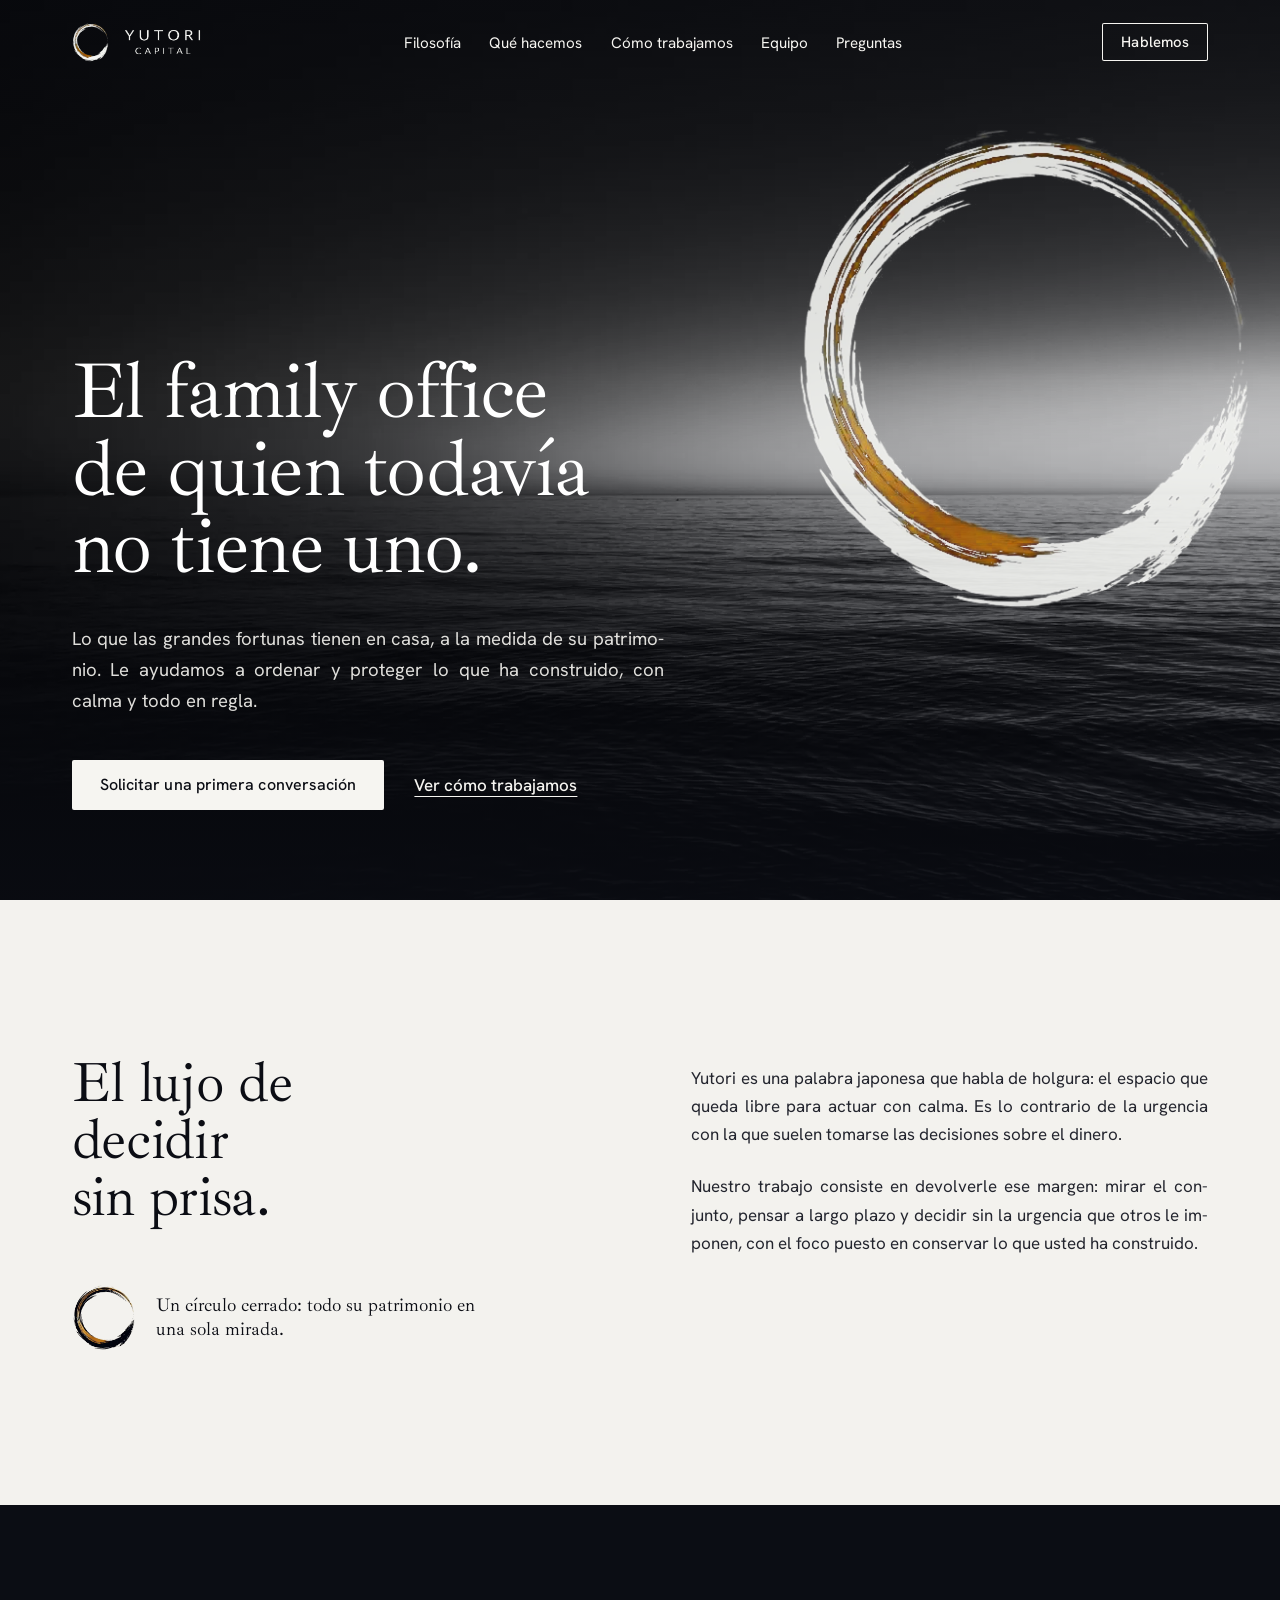
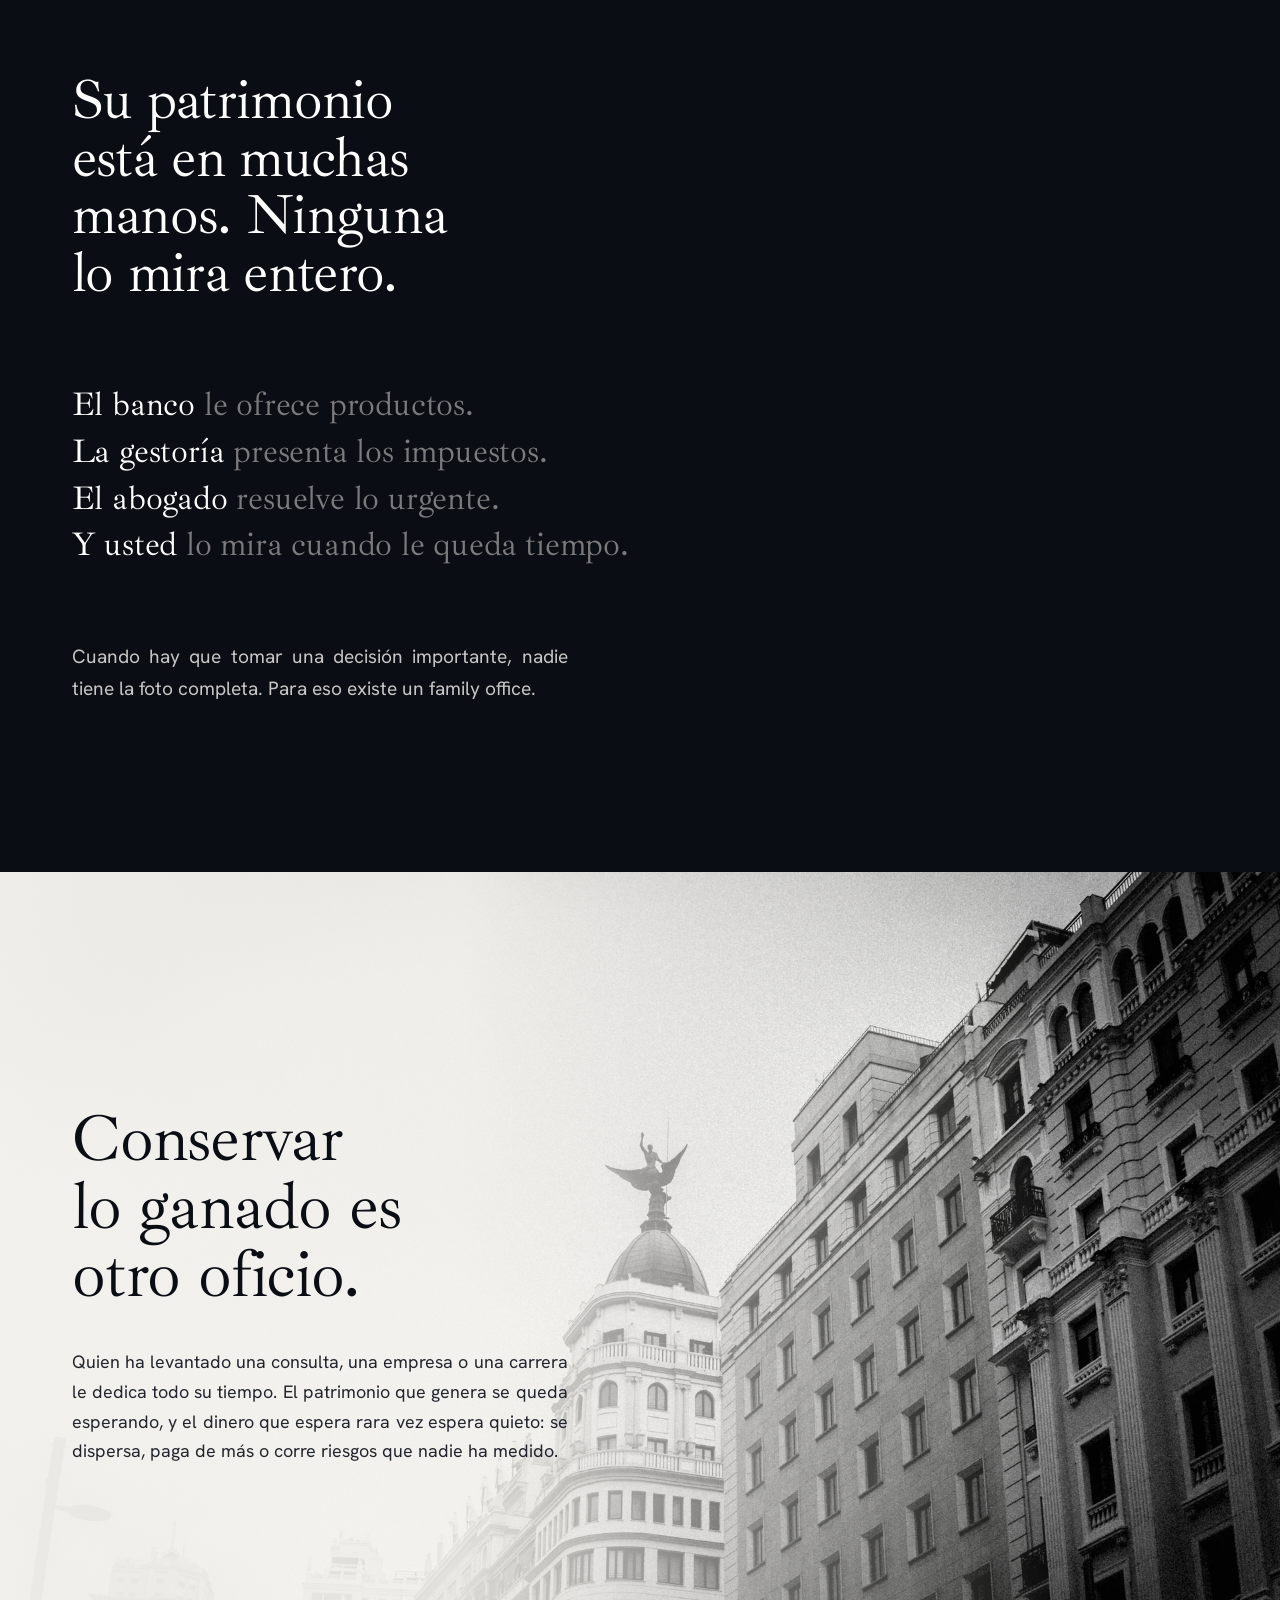
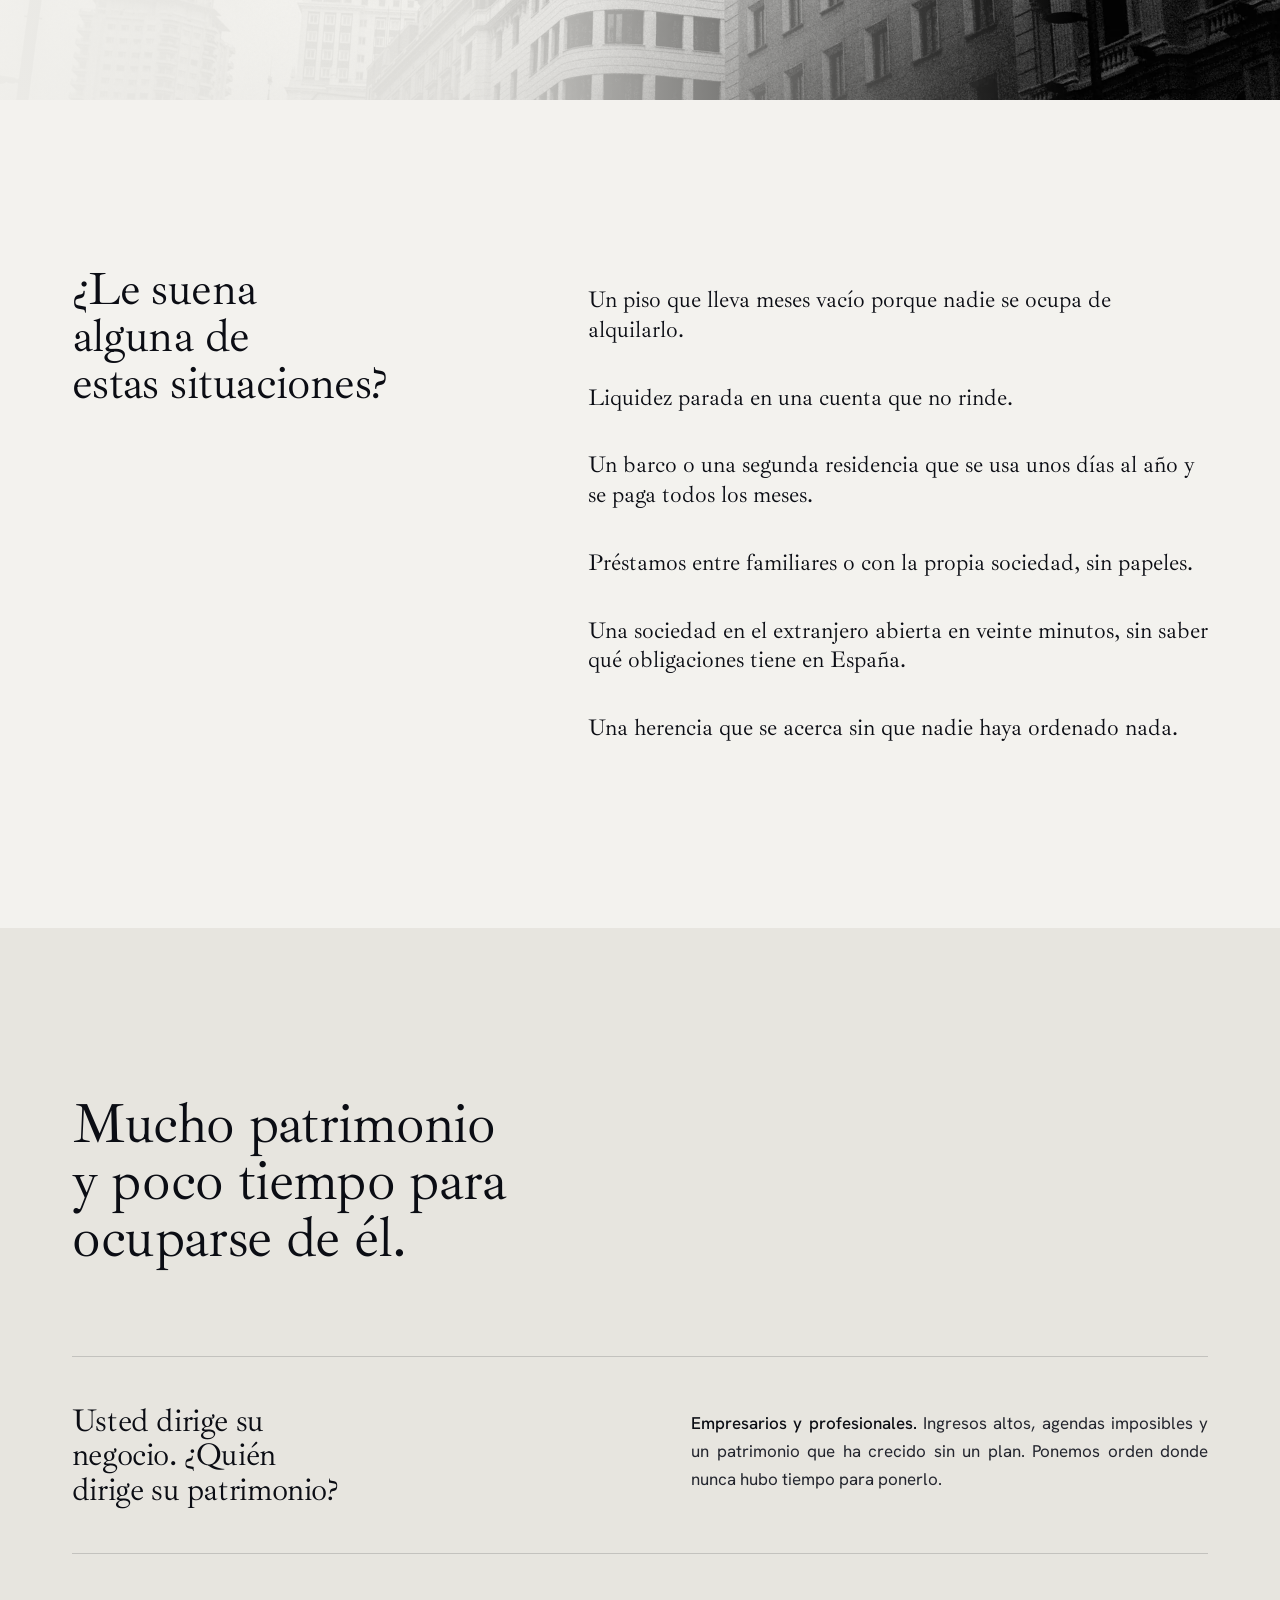
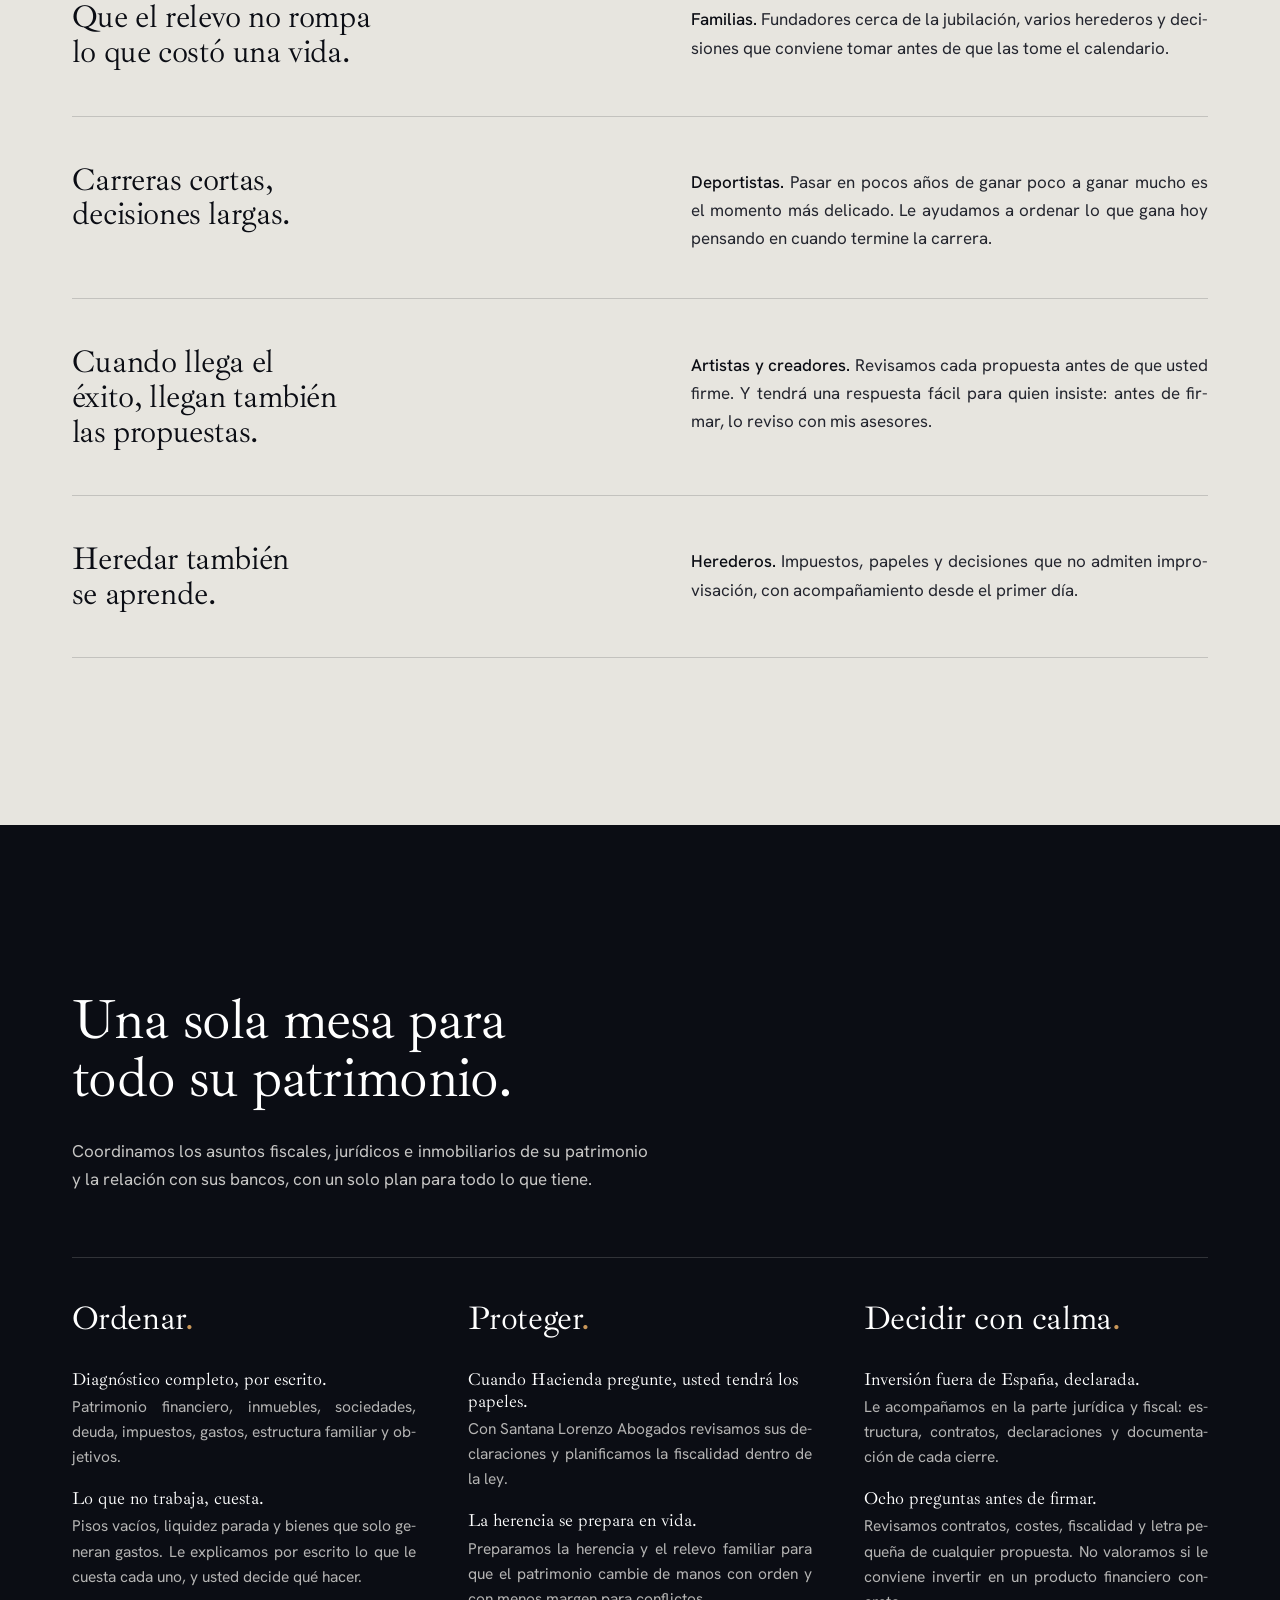
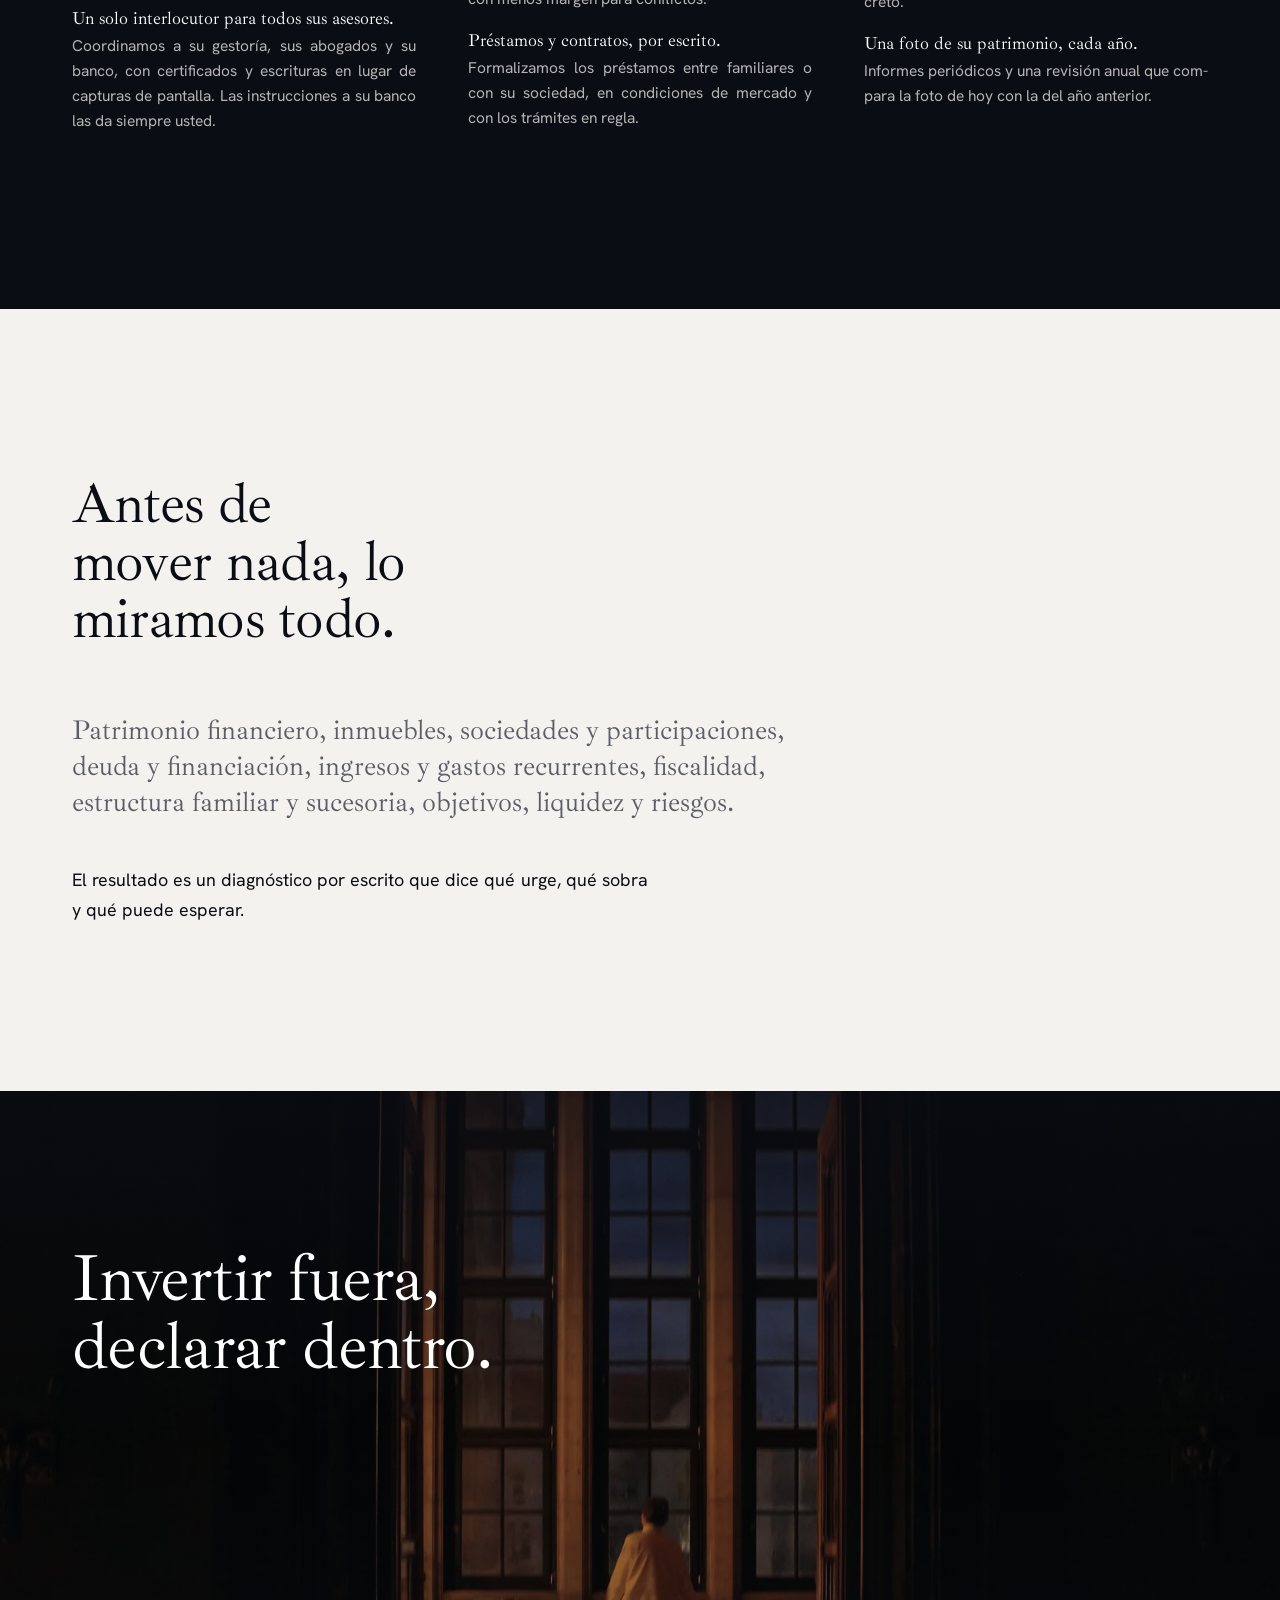
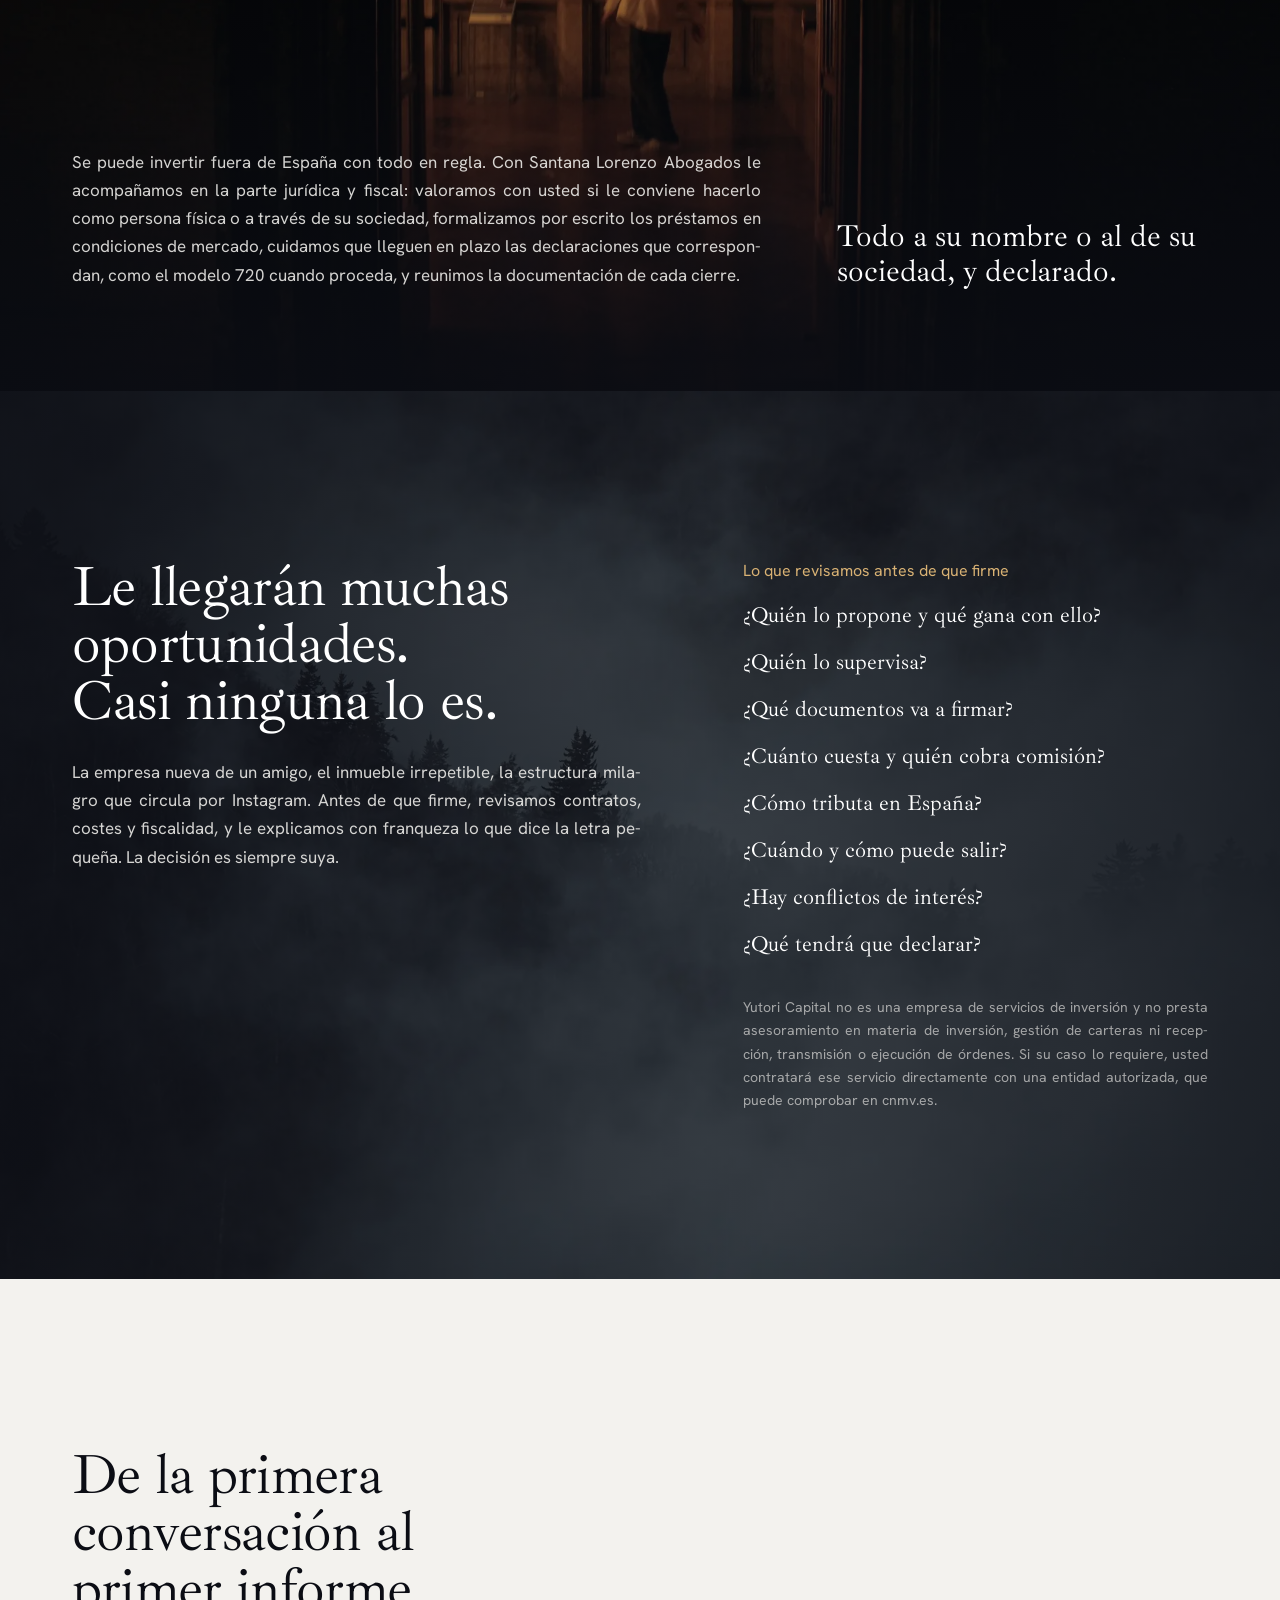
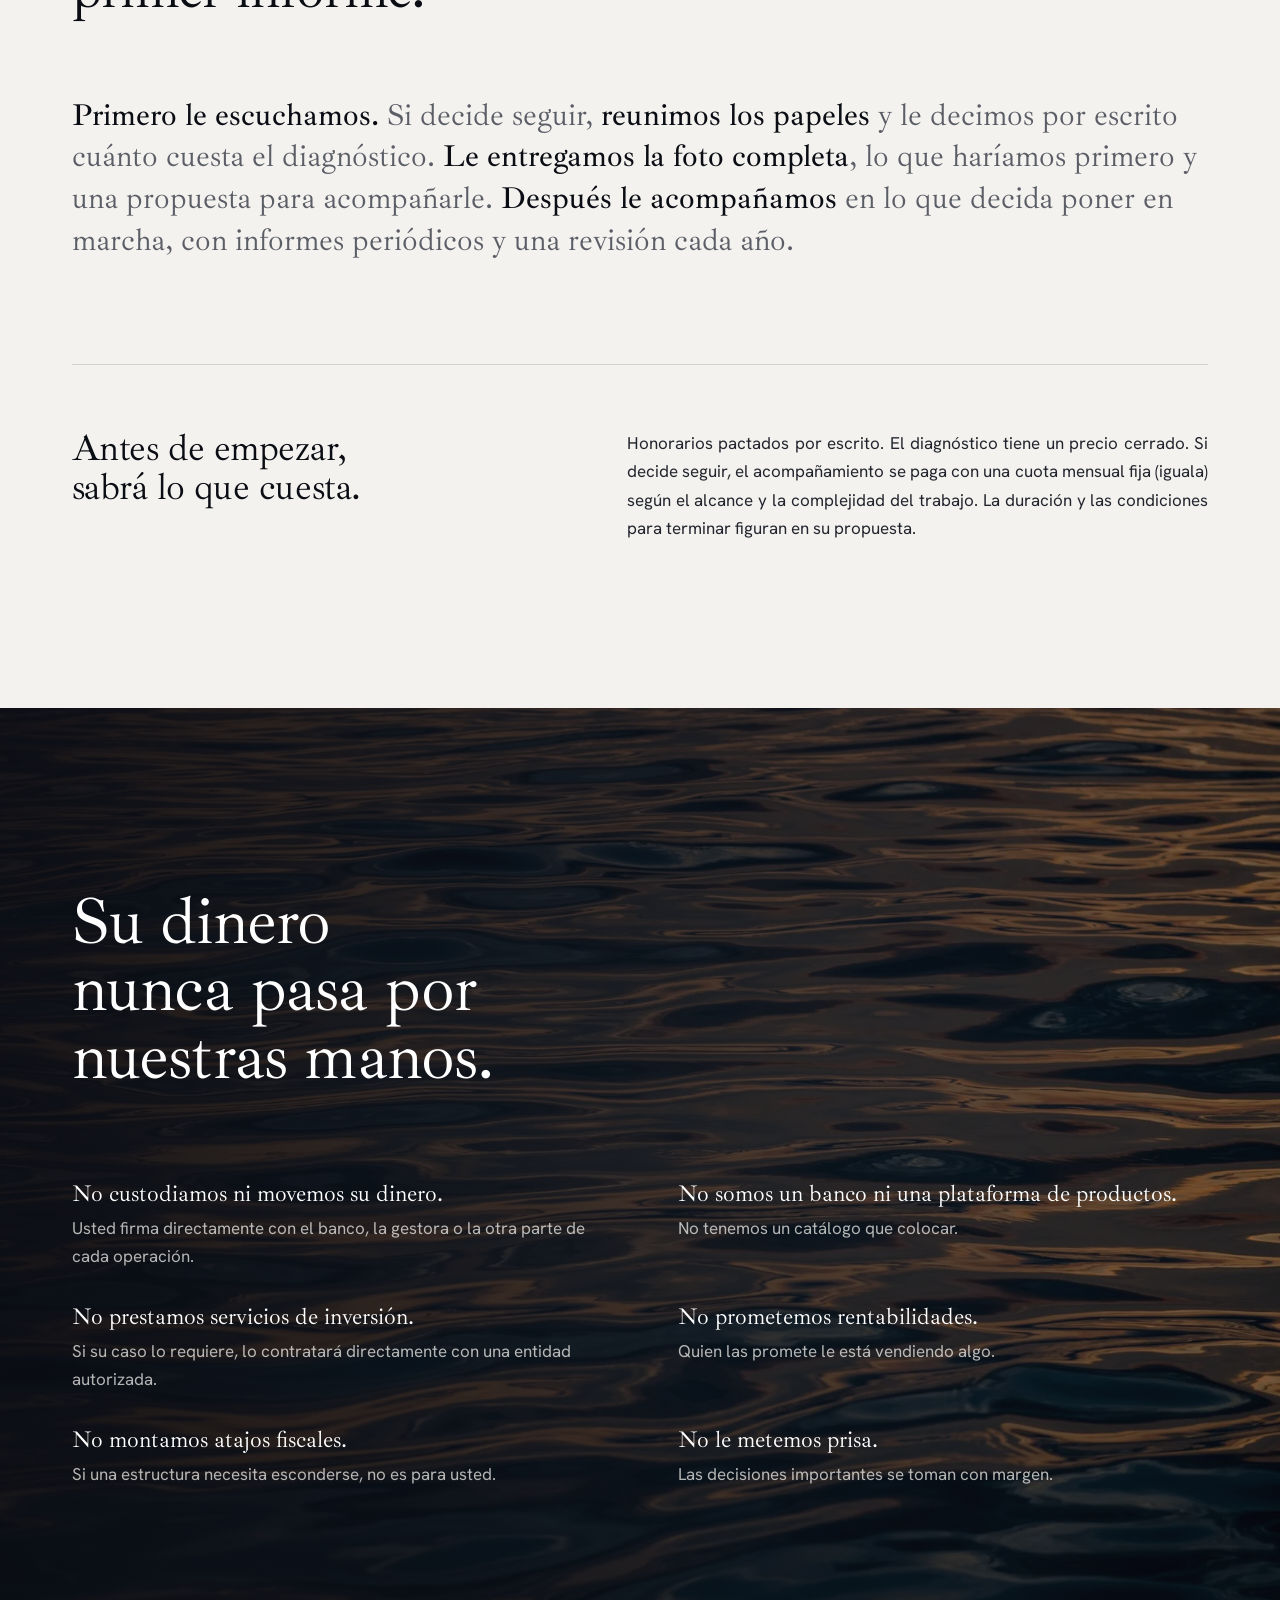
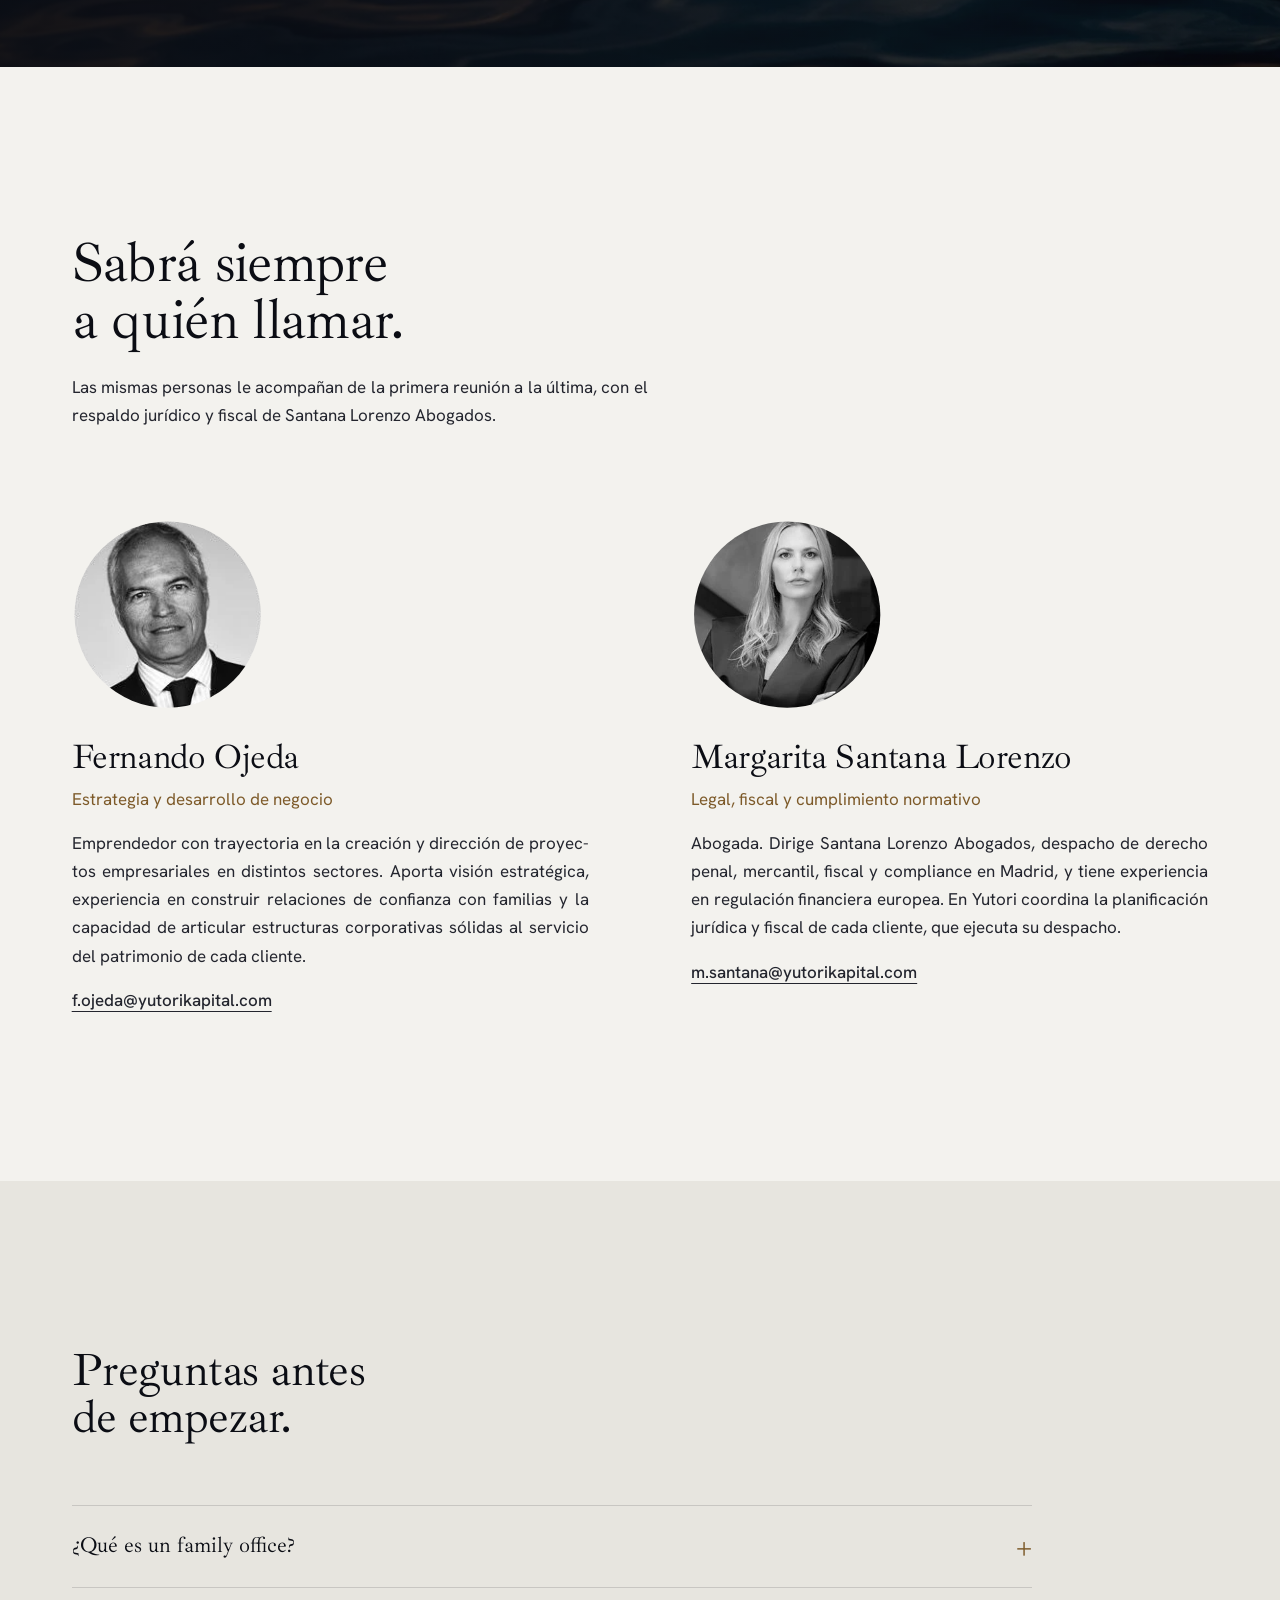
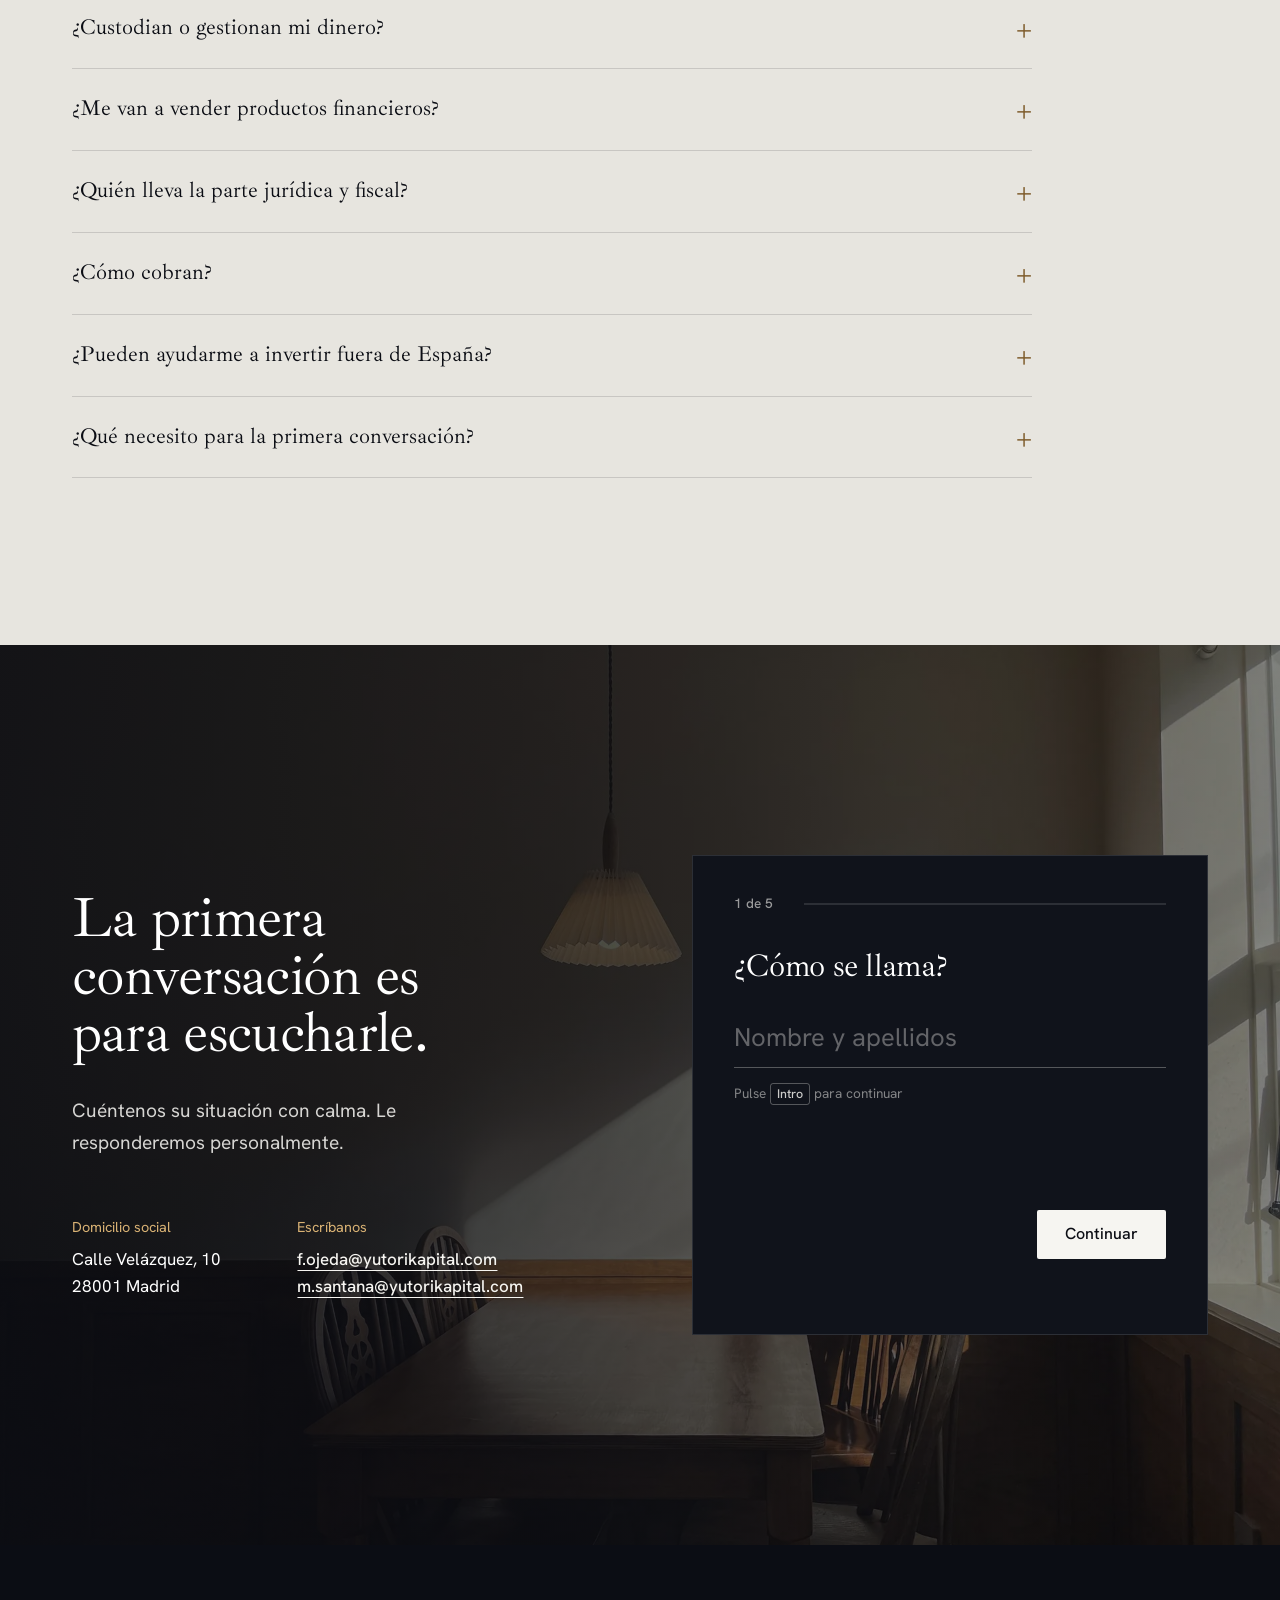
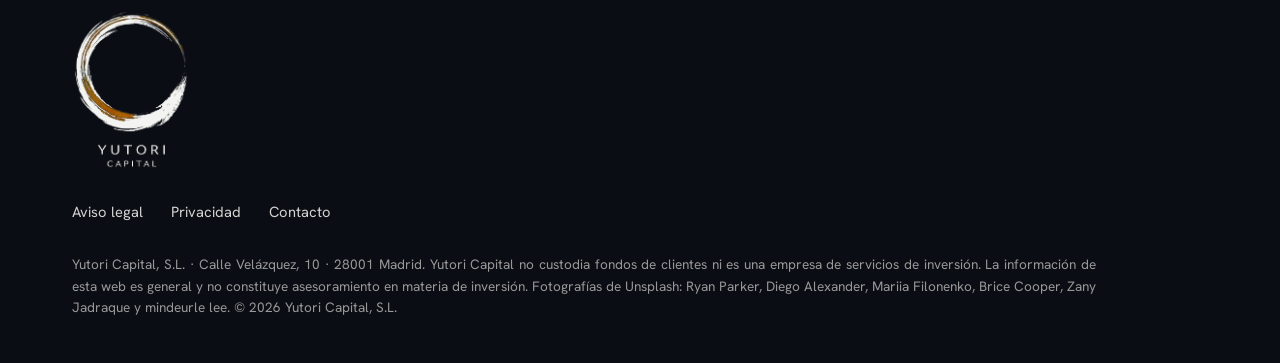
==== commit 2464f538: "Branding sin decorado japones Fuera los caracteres ゆとり, la tipografia japonesa y las fotos de templo" ====
--- a/index.html
+++ b/index.html
@@ -23,7 +23,6 @@
 <link href="https://fonts.googleapis.com" rel="preconnect"/>
 <link crossorigin="" href="https://fonts.gstatic.com" rel="preconnect"/>
 <link href="https://fonts.googleapis.com/css2?family=Ibarra+Real+Nova:wght@400;500&amp;family=Hanken+Grotesk:wght@300;400;500&amp;display=swap" rel="stylesheet"/>
-<link href="https://fonts.googleapis.com/css2?family=Shippori+Mincho:wght@500&amp;text=%E3%82%86%E3%81%A8%E3%82%8A&amp;display=swap" rel="stylesheet"/>
 <link as="image" href="assets/fotos/portada-1920.webp" imagesizes="100vw" imagesrcset="assets/fotos/portada-960.webp 960w, assets/fotos/portada-1920.webp 1920w" rel="preload"/>
 <link href="styles.css" rel="stylesheet"/>
 <script type="application/ld+json">
@@ -88,7 +87,7 @@
 <main id="contenido">
 <section aria-labelledby="titular" class="foto-seccion portada" id="inicio">
 <img alt="Mar en calma en blanco y negro, con la luz del horizonte al fondo" class="fondo" fetchpriority="high" height="1280" sizes="100vw" src="assets/fotos/portada-1920.webp" srcset="assets/fotos/portada-960.webp 960w, assets/fotos/portada-1920.webp 1920w" width="1920"/>
-<div aria-hidden="true" class="enso-hero"><img alt="" height="1032" src="assets/enso-claro@2x.webp" width="972"/><span lang="ja">ゆとり</span></div>
+<div aria-hidden="true" class="enso-hero"><img alt="" height="1032" src="assets/enso-claro@2x.webp" width="972"/></div>
 <div class="env">
 <h1 id="titular">El family office de quien todavía no tiene uno.</h1>
 <p class="entrada">Lo que las gran­des for­tu­nas tie­nen en casa, a la me­dida de su pa­tri­mo­nio. Le ayu­da­mos a or­de­nar y pro­te­ger lo que ha cons­truido, con calma y todo en regla.</p>
@@ -100,12 +99,16 @@
 </section>
 <section aria-labelledby="t-filosofia" class="filosofia" id="filosofia">
 <div class="filo-texto">
-<span aria-hidden="true" class="kana" lang="ja">ゆとり</span>
 <h2 id="t-filosofia">El lujo de decidir sin prisa.</h2>
+<div class="filo-parrafos">
 <p class="primero">Yu­tori es una pa­la­bra ja­po­nesa que habla de hol­gura: el es­pa­cio que queda libre para ac­tuar con calma. Es lo con­tra­rio de la ur­gen­cia con la que sue­len to­marse las de­ci­sio­nes sobre el di­nero.</p>
 <p>Nues­tro tra­bajo con­siste en de­vol­verle ese mar­gen: mirar el con­junto, pen­sar a largo plazo y de­ci­dir sin la ur­gen­cia que otros le im­po­nen, con el foco puesto en con­ser­var lo que usted ha cons­truido.</p>
 </div>
-<figure class="filo-foto"><img alt="Estancia japonesa con una ventana circular abierta a un jardín" height="1280" loading="lazy" sizes="(min-width: 980px) 55vw, 100vw" src="assets/fotos/filosofia-1920.webp" srcset="assets/fotos/filosofia-960.webp 960w, assets/fotos/filosofia-1920.webp 1920w" width="1920"/></figure>
+<div class="filo-marca">
+<img alt="" height="516" loading="lazy" src="assets/enso.webp" width="486"/>
+<p class="nohyph">Un círculo cerrado: todo su patrimonio en una sola mirada.</p>
+</div>
+</div>
 </section>
 <section aria-labelledby="t-manos" class="bloque oscuro manos">
 <div class="env">
@@ -120,7 +123,7 @@
 </div>
 </section>
 <section aria-labelledby="t-conservar" class="foto-seccion conservar">
-<img alt="Piedra en el centro de un jardín de grava rastrillada en círculos" class="fondo" height="1681" loading="lazy" sizes="100vw" src="assets/fotos/conservar-1920.webp" srcset="assets/fotos/conservar-960.webp 960w, assets/fotos/conservar-1920.webp 1920w" width="1920"/>
+<img alt="Edificios de la Gran Vía de Madrid en blanco y negro, con una estatua alada sobre la cúpula" class="fondo" height="1280" loading="lazy" sizes="100vw" src="assets/fotos/conservar-madrid-1920.webp" srcset="assets/fotos/conservar-madrid-960.webp 960w, assets/fotos/conservar-madrid-1920.webp 1920w" width="1920"/>
 <div class="env">
 <h2 id="t-conservar">Conservar lo ganado es otro oficio.</h2>
 <p>Quien ha le­van­tado una con­sulta, una em­presa o una ca­rrera le de­dica todo su tiempo. El pa­tri­mo­nio que ge­nera se queda es­pe­rando, y el di­nero que es­pera rara vez es­pera quieto: se dis­persa, paga de más o corre ries­gos que nadie ha me­dido.</p>
@@ -191,7 +194,7 @@
 </div>
 </section>
 <section aria-labelledby="t-fuera" class="foto-seccion fuera" id="invertir-fuera">
-<img alt="Interior japonés en penumbra con paneles shoji abiertos al jardín" class="fondo" height="1278" loading="lazy" sizes="100vw" src="assets/fotos/fuera-1920.webp" srcset="assets/fotos/fuera-960.webp 960w, assets/fotos/fuera-1920.webp 1920w" width="1920"/>
+<img alt="Interior en penumbra con grandes ventanales y una persona que mira hacia fuera" class="fondo" height="1280" loading="lazy" sizes="100vw" src="assets/fotos/fuera-ventanales-1920.webp" srcset="assets/fotos/fuera-ventanales-960.webp 960w, assets/fotos/fuera-ventanales-1920.webp 1920w" width="1920"/>
 <div class="env">
 <h2 id="t-fuera">Invertir fuera, declarar dentro.</h2>
 <div class="abajo">
@@ -284,7 +287,7 @@
 </div>
 </section>
 <section aria-labelledby="t-contacto" class="foto-seccion contacto" id="contacto">
-<img alt="Dos sillas de madera y una mesa junto a una ventana con paneles shoji" class="fondo" height="1280" loading="lazy" sizes="100vw" src="assets/fotos/contacto-1920.webp" srcset="assets/fotos/contacto-960.webp 960w, assets/fotos/contacto-1920.webp 1920w" width="1920"/>
+<img alt="Mesa de madera y sillas junto a una ventana, con luz natural" class="fondo" height="1440" loading="lazy" sizes="100vw" src="assets/fotos/contacto-mesa-1920.webp" srcset="assets/fotos/contacto-mesa-960.webp 960w, assets/fotos/contacto-mesa-1920.webp 1920w" width="1920"/>
 <div class="env contacto-in">
 <div class="contacto-texto">
 <h2 id="t-contacto">La primera conversación es para escucharle.</h2>
@@ -368,7 +371,7 @@
 <li><a href="#contacto">Contacto</a></li>
 </ul>
 </nav>
-<p class="legal">Yu­tori Ca­pi­tal, S.L. · Calle Ve­lá­z­quez, 10 · 28001 Ma­drid. Yu­tori Ca­pi­tal no cus­to­dia fon­dos de clien­tes ni es una em­presa de ser­vi­cios de in­ver­sión. La in­for­ma­ción de esta web es ge­ne­ral y no cons­ti­tuye ase­so­ra­miento en ma­te­ria de in­ver­sión. Fo­to­gra­fías de Uns­plash: Ryan Pa­rker, Sunao No­gu­chi, Jen­ni­fer Goolsby, 5010, Brice Co­oper, Zany Ja­dra­que y Zeng Yili. © <span id="anio">2026</span> Yu­tori Ca­pi­tal, S.L.</p>
+<p class="legal">Yu­tori Ca­pi­tal, S.L. · Calle Ve­lá­z­quez, 10 · 28001 Ma­drid. Yu­tori Ca­pi­tal no cus­to­dia fon­dos de clien­tes ni es una em­presa de ser­vi­cios de in­ver­sión. La in­for­ma­ción de esta web es ge­ne­ral y no cons­ti­tuye ase­so­ra­miento en ma­te­ria de in­ver­sión. Fo­to­gra­fías de Uns­plash: Ryan Pa­rker, Diego Ale­xan­der, Ma­riia Fi­lo­nenko, Brice Co­oper, Zany Ja­dra­que y min­deurle lee. © <span id="anio">2026</span> Yu­tori Ca­pi­tal, S.L.</p>
 </div>
 </footer>
 <script defer="" src="main.js"></script>
--- a/styles.css
+++ b/styles.css
@@ -4,7 +4,6 @@
   --oro:#C89659; --oro-claro:#D9B274; --oro-texto:#7D5A29; --blanco:#F6F5F1;
   --serif:"Ibarra Real Nova", Georgia, "Times New Roman", serif;
   --sans:"Hanken Grotesk", "Segoe UI", system-ui, sans-serif;
-  --kana:"Shippori Mincho", "Hiragino Mincho ProN", "Yu Mincho", serif;
   --lado:clamp(22px, 5.6vw, 104px);
   --t-portada:clamp(2.6rem, 6.2vw, 7.6rem);
   --t-foto:clamp(2.3rem, 5.2vw, 5.6rem);
@@ -71,7 +70,6 @@
 .acciones{ display:flex; flex-wrap:wrap; align-items:center; gap:18px 30px; margin-top:clamp(28px, 3.4vw, 44px) }
 .enso-hero{ position:absolute; z-index:0; right:1.5vw; top:clamp(84px, 13vh, 170px); width:min(37vw, 600px); pointer-events:none }
 .enso-hero img{ width:100%; opacity:.9; -webkit-mask-image:conic-gradient(from 120deg, transparent 0 calc(100% - var(--giro)), #000 calc(100% - var(--giro)) 100%); mask-image:conic-gradient(from 120deg, transparent 0 calc(100% - var(--giro)), #000 calc(100% - var(--giro)) 100%); animation:trazo 3s cubic-bezier(.62,.04,.3,1) .3s both }
-.enso-hero span{ position:absolute; right:9%; top:1%; font:500 clamp(1.2rem, 2.2vw, 2.2rem)/1 var(--kana); color:var(--oro-claro); writing-mode:vertical-rl; letter-spacing:.16em }
 @property --giro{ syntax:"<percentage>"; inherits:false; initial-value:100% }
 @keyframes trazo{ from{ --giro:0% } to{ --giro:100% } }
 @media (max-width:760px){
@@ -81,15 +79,21 @@
 }
 
 /* filosofia */
-.filosofia{ display:grid; background:var(--papel) }
-.filo-texto{ position:relative; padding:clamp(96px, 12vw, 190px) var(--lado) }
+.filosofia{ background:var(--papel) }
+.filo-texto{ max-width:calc(1480px + var(--lado) * 2); margin-inline:auto; padding:clamp(96px, 12vw, 190px) var(--lado) }
 .filo-texto h2{ font-size:var(--t-seccion); max-width:9ch }
-.filo-texto p{ max-width:34rem; margin-top:24px }
-.filo-texto p.primero{ margin-top:clamp(28px, 3.4vw, 48px) }
-.filo-texto .kana{ position:absolute; top:clamp(96px, 12vw, 190px); right:var(--lado); font:500 clamp(2rem, 3.6vw, 3.8rem)/1 var(--kana); color:var(--oro); writing-mode:vertical-rl; letter-spacing:.14em }
-.filo-foto img{ width:100%; height:100%; min-height:60vh; object-fit:cover }
-@media (min-width:980px){ .filosofia{ grid-template-columns:minmax(0, .92fr) minmax(0, 1.08fr); min-height:92vh } }
-@media (max-width:979px){ .filo-texto .kana{ position:static; display:block; writing-mode:horizontal-tb; letter-spacing:.22em; margin-bottom:22px; font-size:2rem } }
+.filo-parrafos p{ max-width:34rem; margin-top:24px }
+.filo-parrafos p.primero{ margin-top:clamp(28px, 3.4vw, 48px) }
+.filo-marca{ display:flex; align-items:center; gap:20px; margin-top:clamp(36px, 4.5vw, 64px) }
+.filo-marca img{ width:clamp(56px, 5vw, 76px); height:auto }
+.filo-marca p{ max-width:22rem; font:400 clamp(1.1rem, 1.45vw, 1.35rem)/1.3 var(--serif); color:var(--tinta); text-align:left }
+@media (min-width:980px){
+  .filo-texto{ display:grid; grid-template-columns:minmax(0, 1fr) minmax(0, 1fr); column-gap:8vw; align-items:start }
+  .filo-texto h2{ grid-column:1; grid-row:1 }
+  .filo-marca{ grid-column:1; grid-row:2 }
+  .filo-parrafos{ grid-column:2; grid-row:1 / span 2 }
+  .filo-parrafos p.primero{ margin-top:.6em }
+}
 
 /* muchas manos */
 .manos h2{ font-size:var(--t-seccion); max-width:14ch }
@@ -100,7 +104,7 @@
 
 /* conservar */
 .conservar{ min-height:92vh; display:flex; align-items:center; background:var(--papel); color:var(--texto); --velo:linear-gradient(90deg, rgba(243,242,238,.97) 0%, rgba(243,242,238,.9) 36%, rgba(243,242,238,.36) 64%, rgba(243,242,238,0) 84%) }
-.conservar .fondo{ object-position:66% 40% }
+.conservar .fondo{ object-position:50% 45% }
 .conservar .env{ padding-block:clamp(100px, 12vw, 180px) }
 .conservar h2{ color:var(--tinta); font-size:var(--t-foto); max-width:10ch }
 .conservar p{ color:var(--texto); max-width:31rem; margin-top:clamp(24px, 3vw, 44px); font-size:clamp(1.08rem, 1.4vw, 1.28rem) }
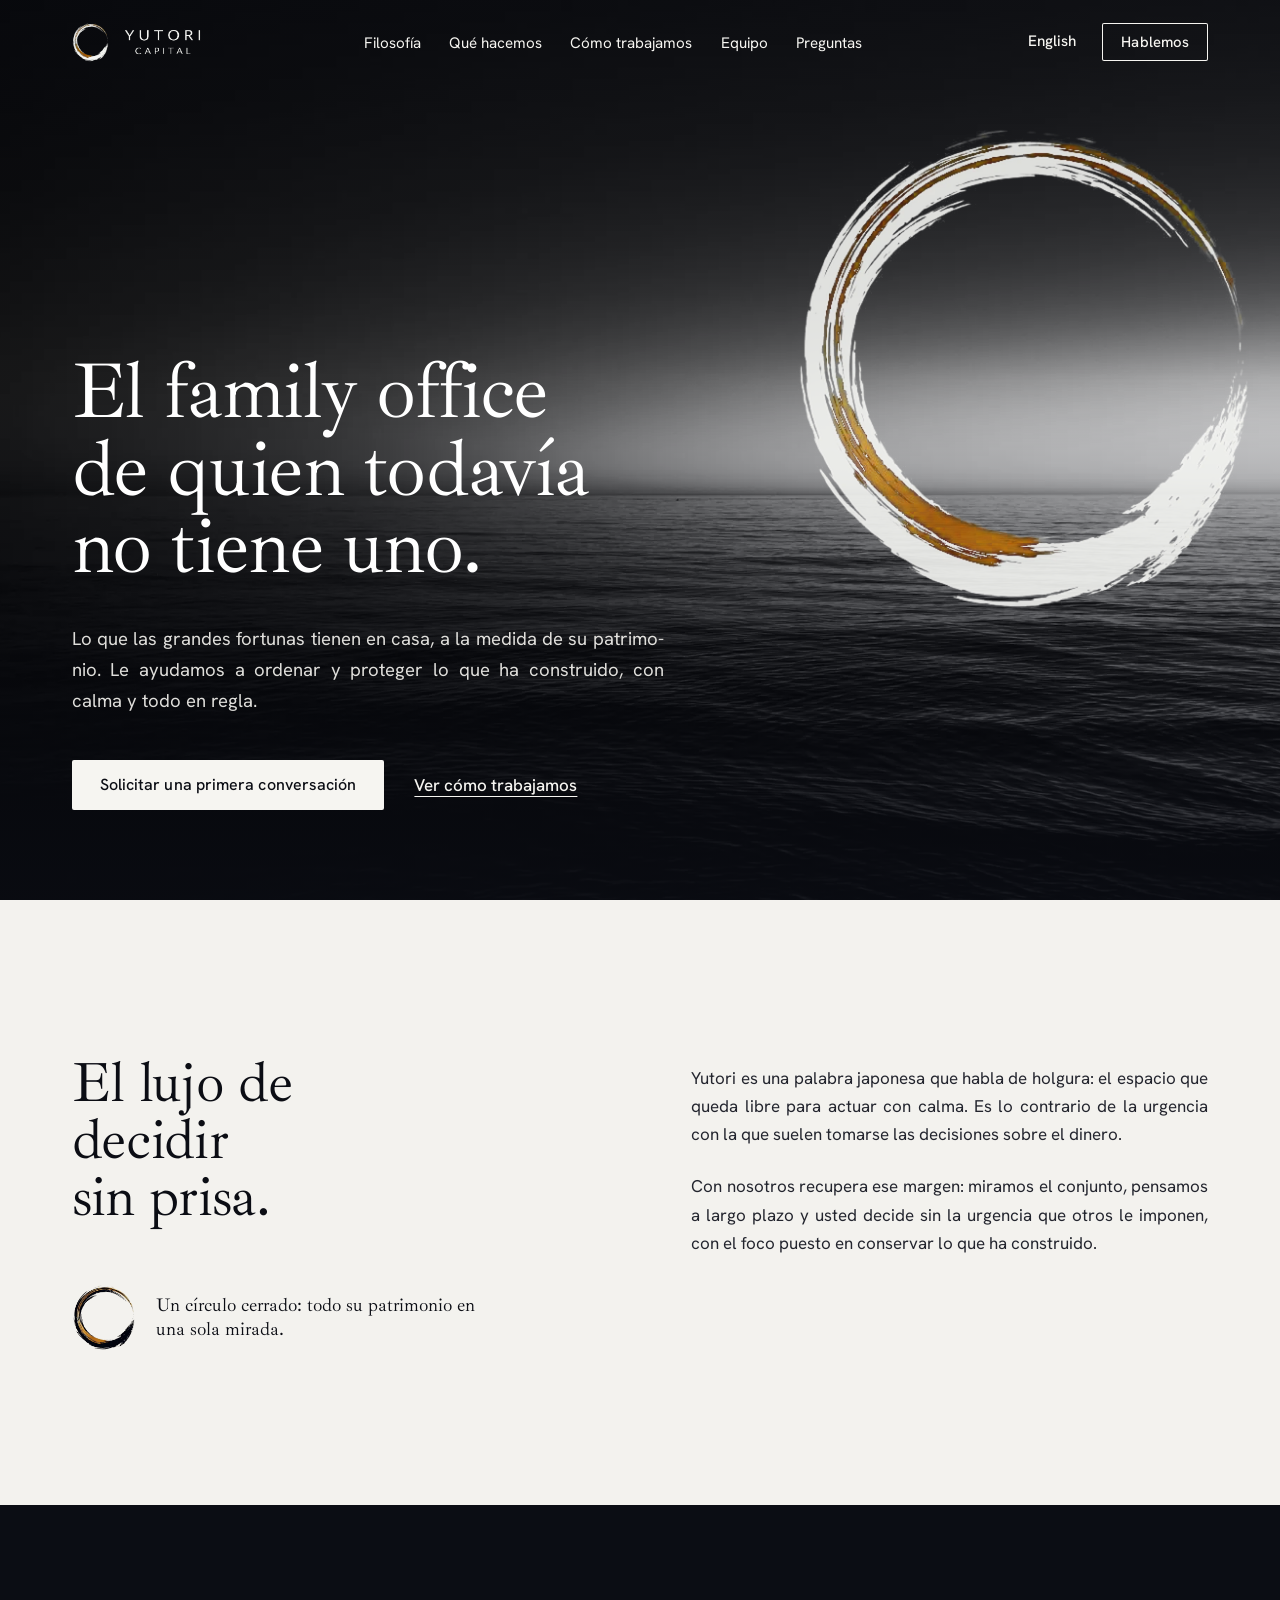
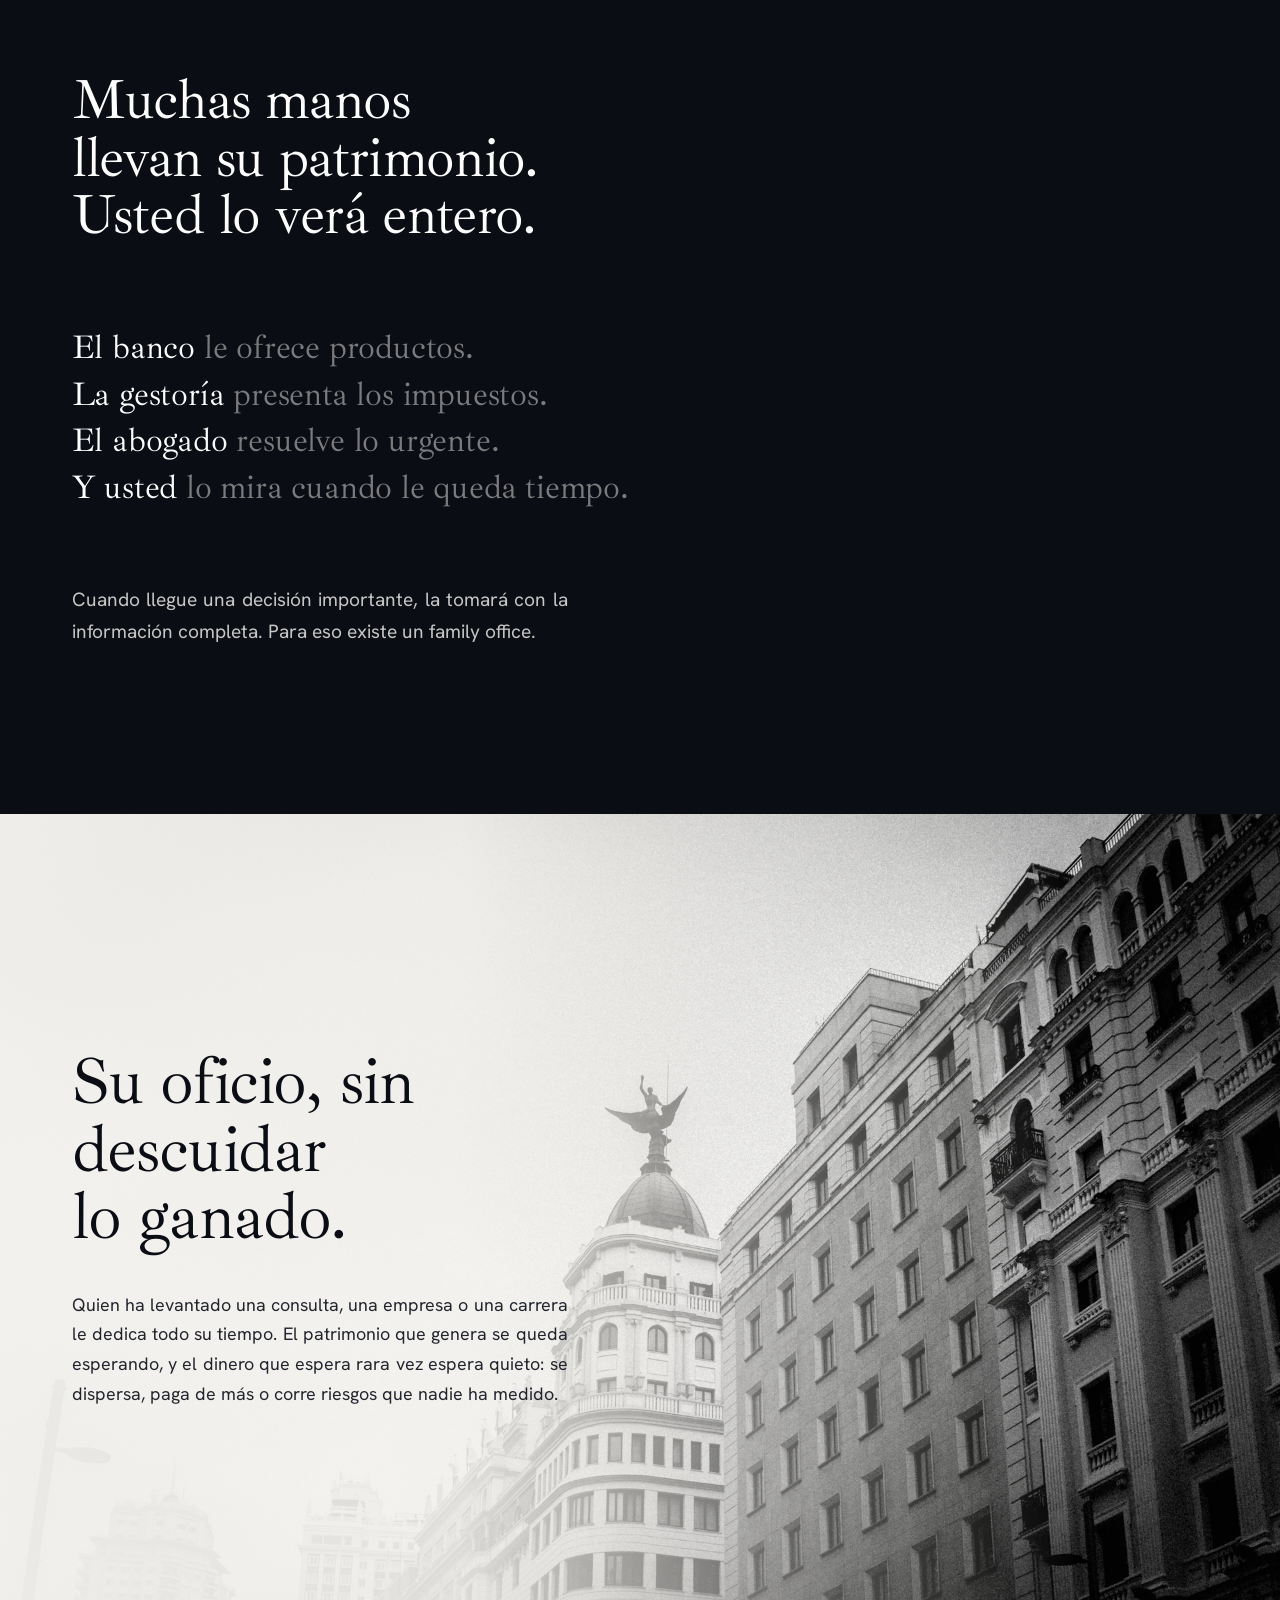
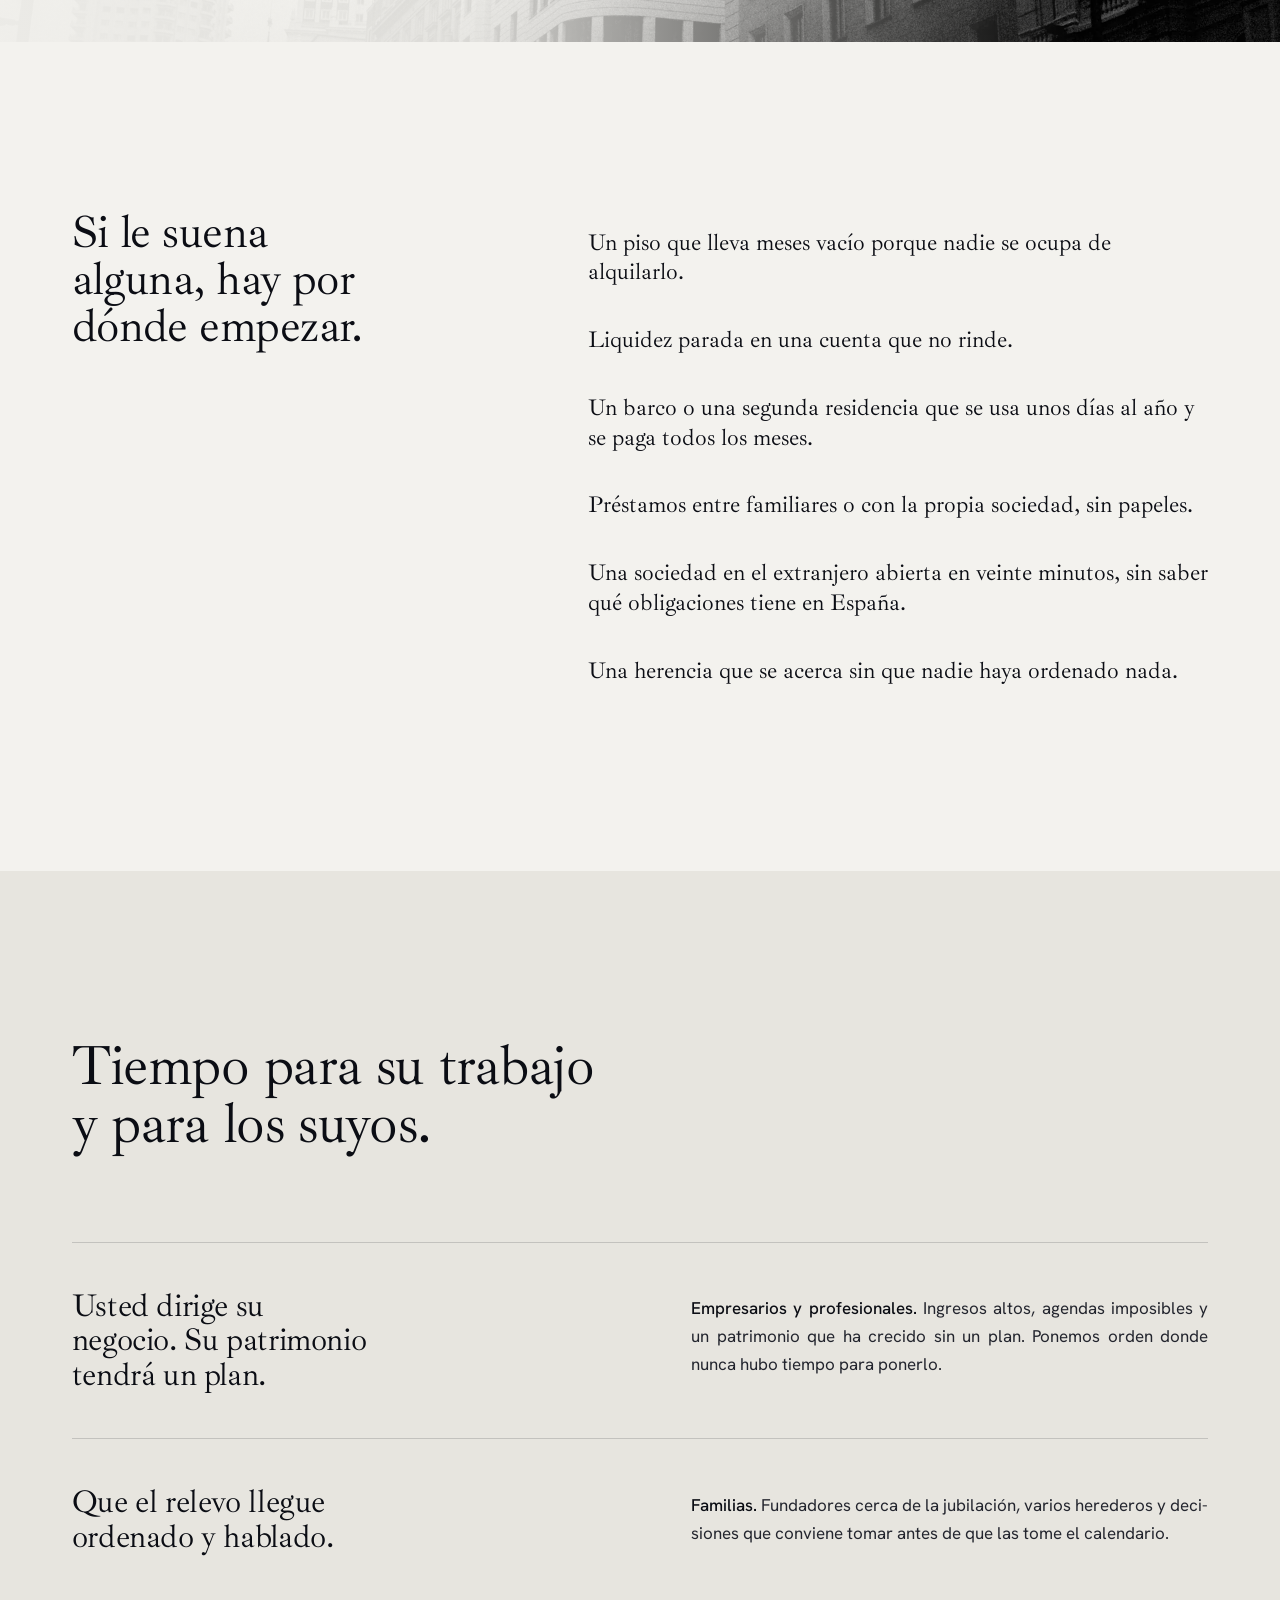
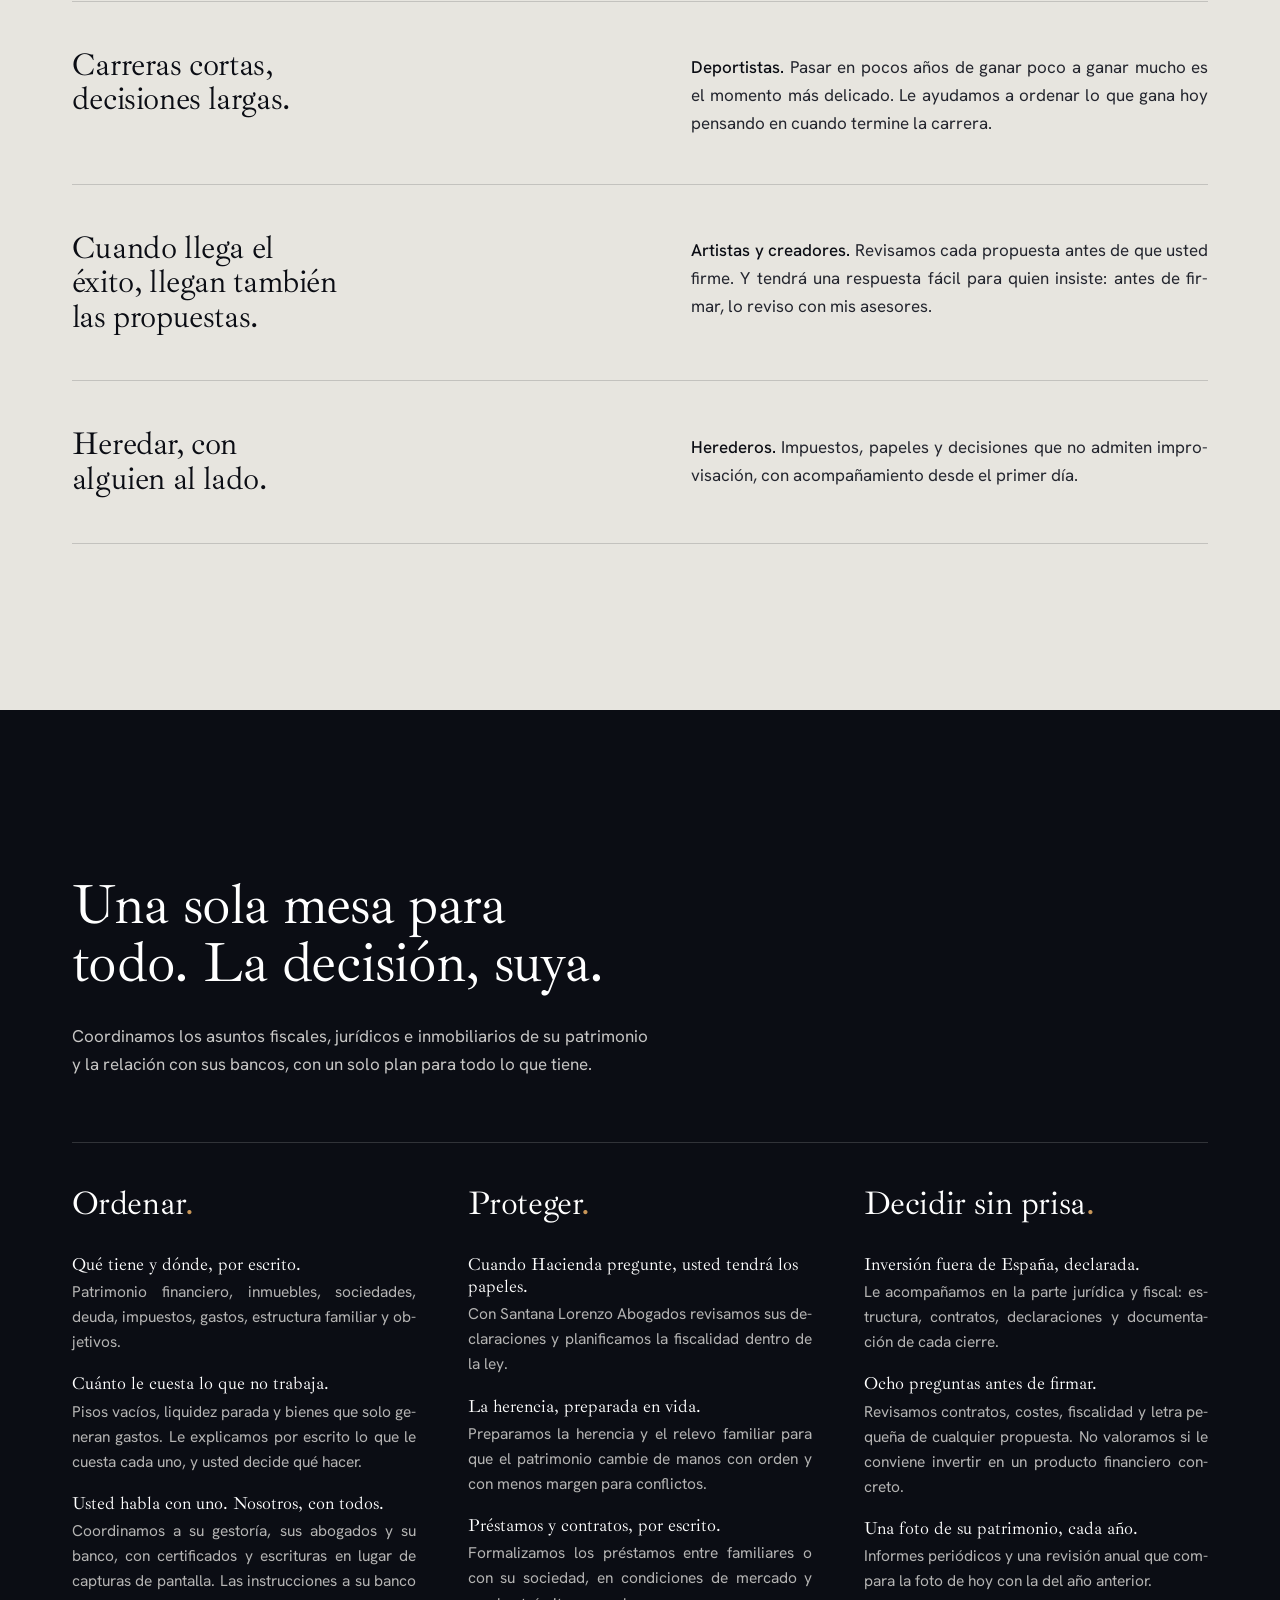
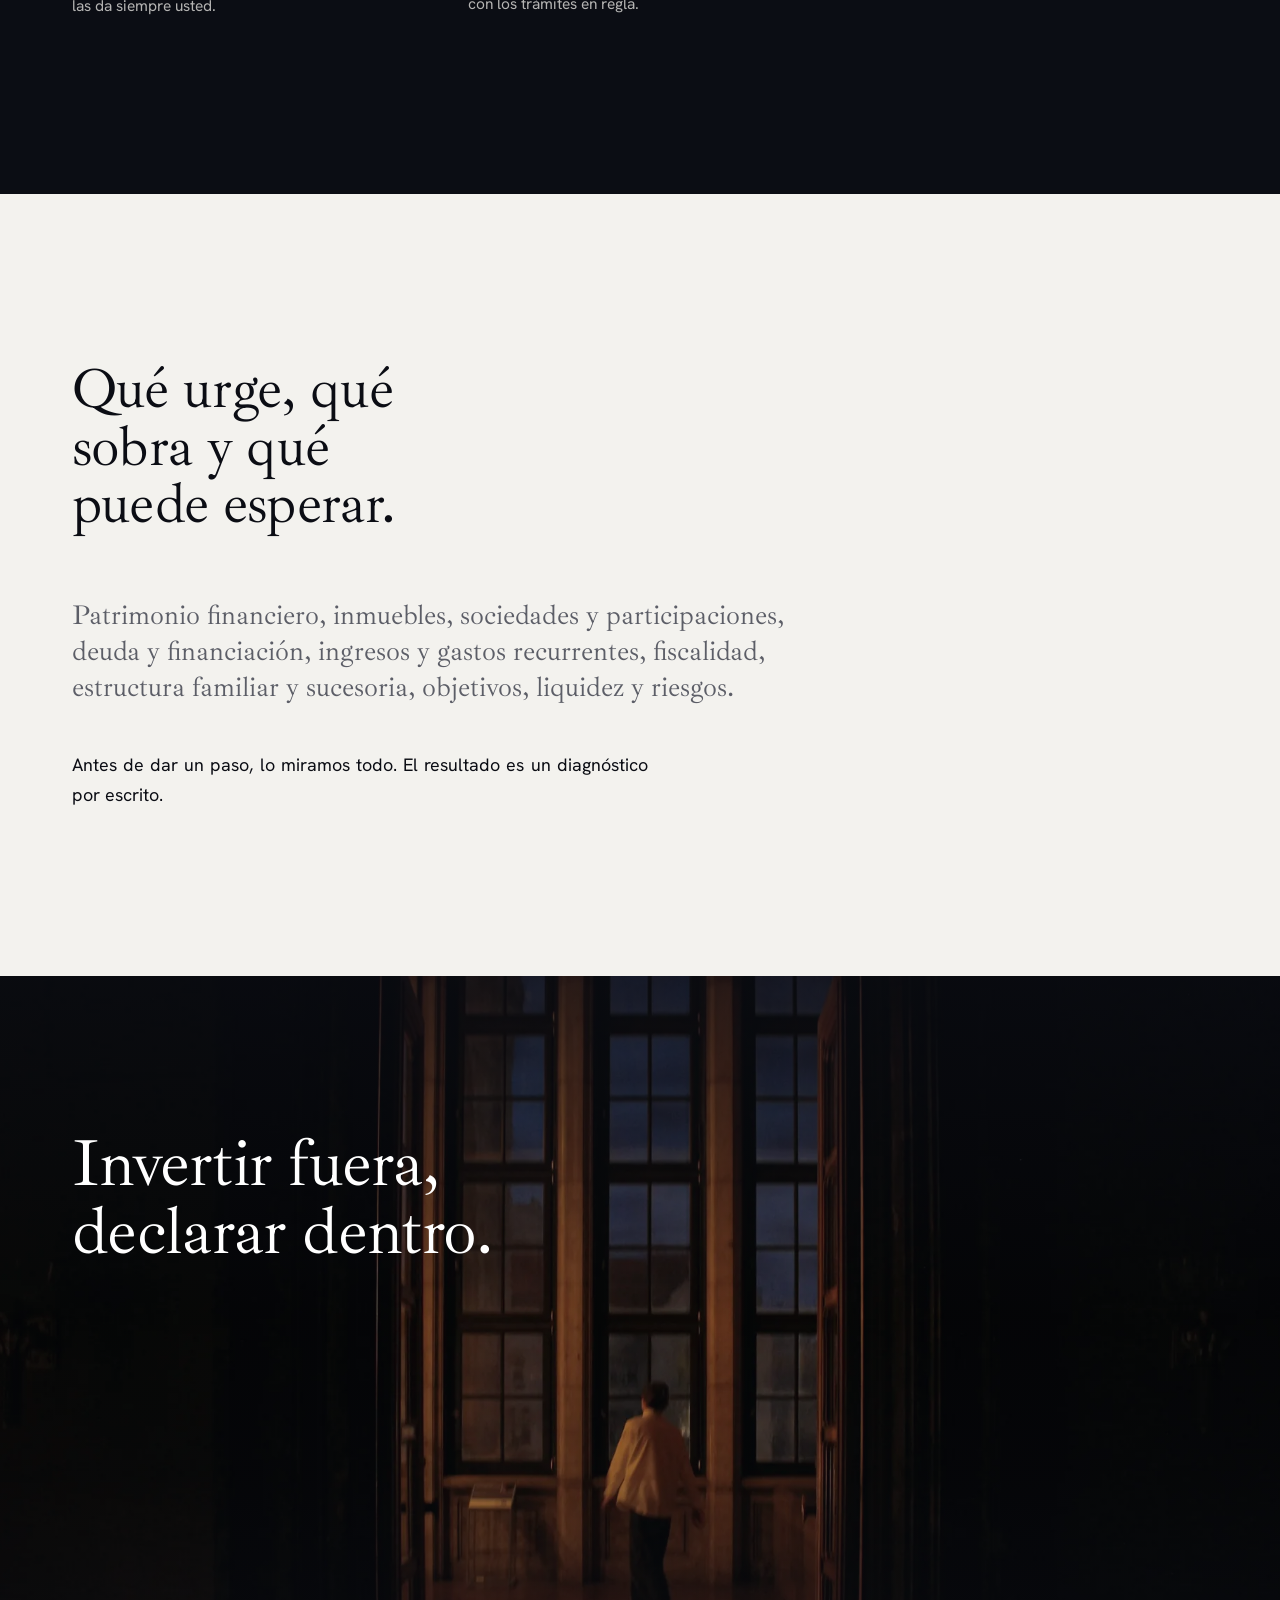
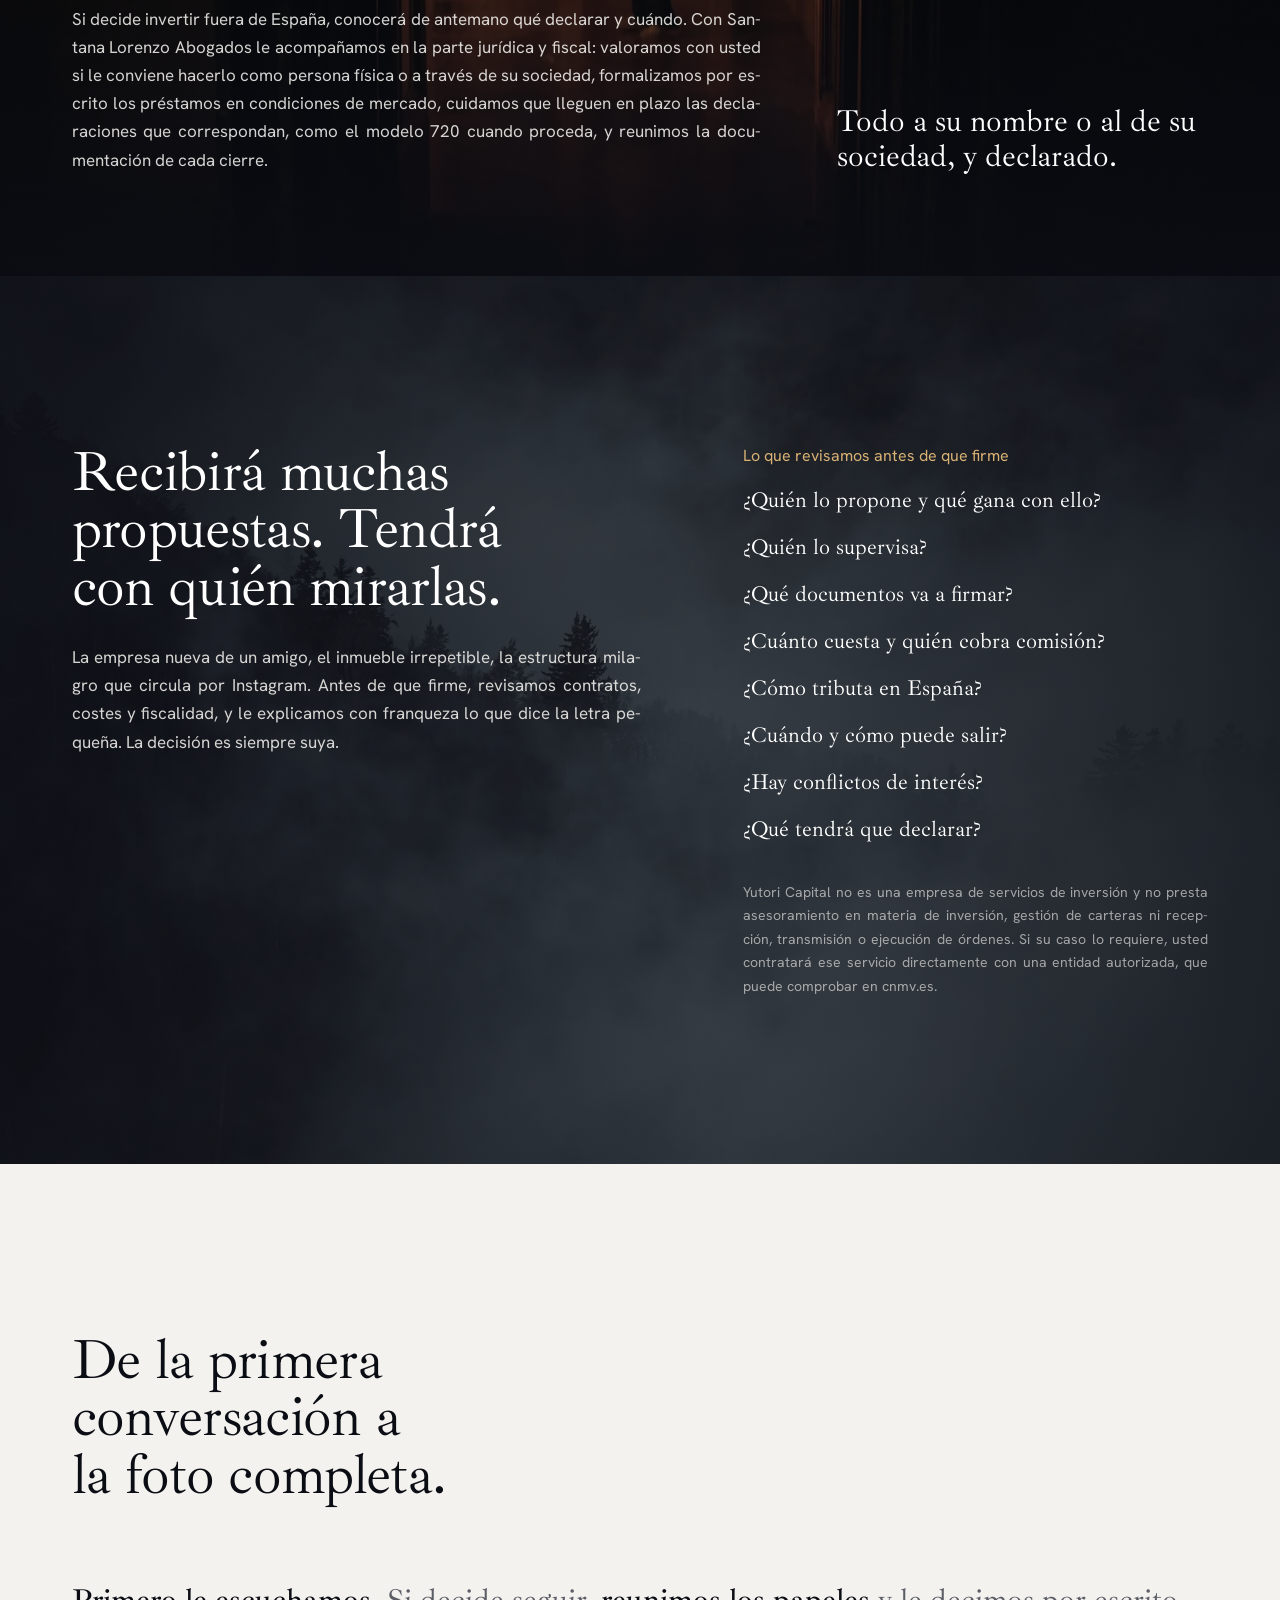
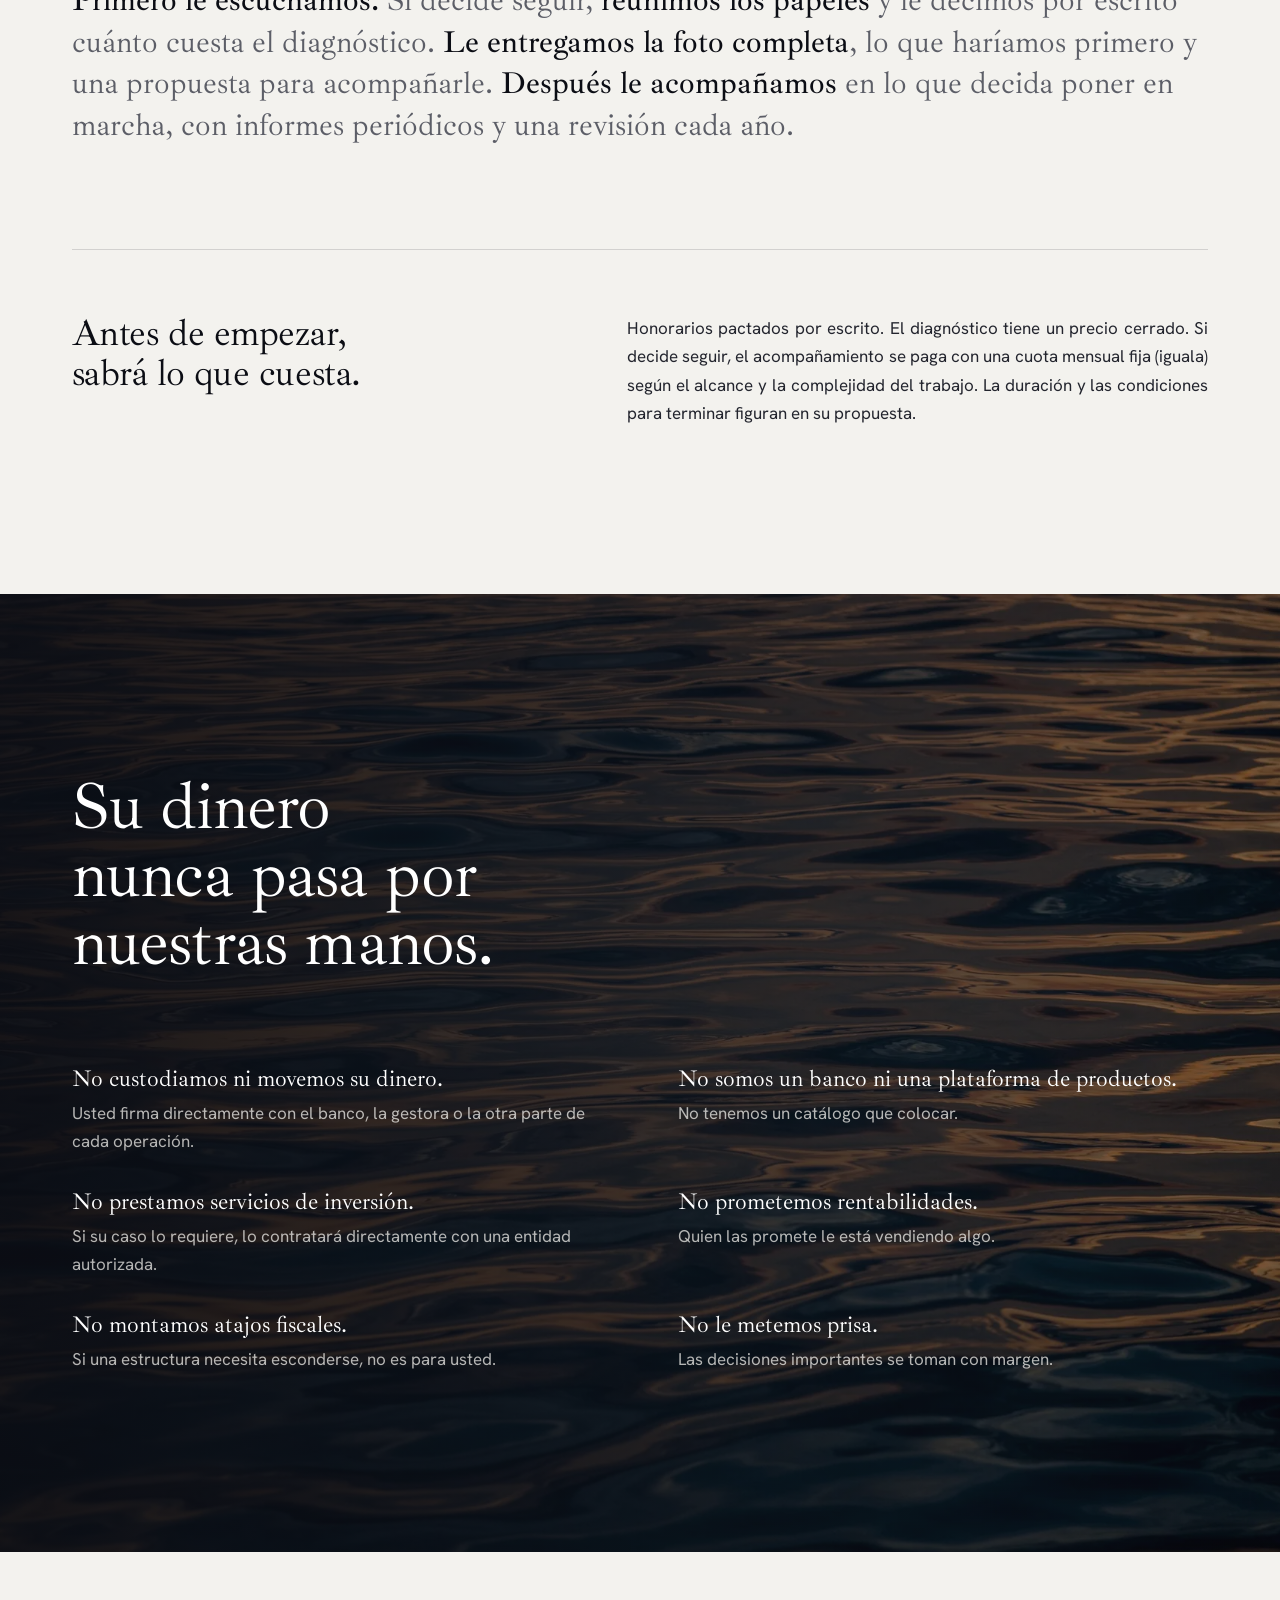
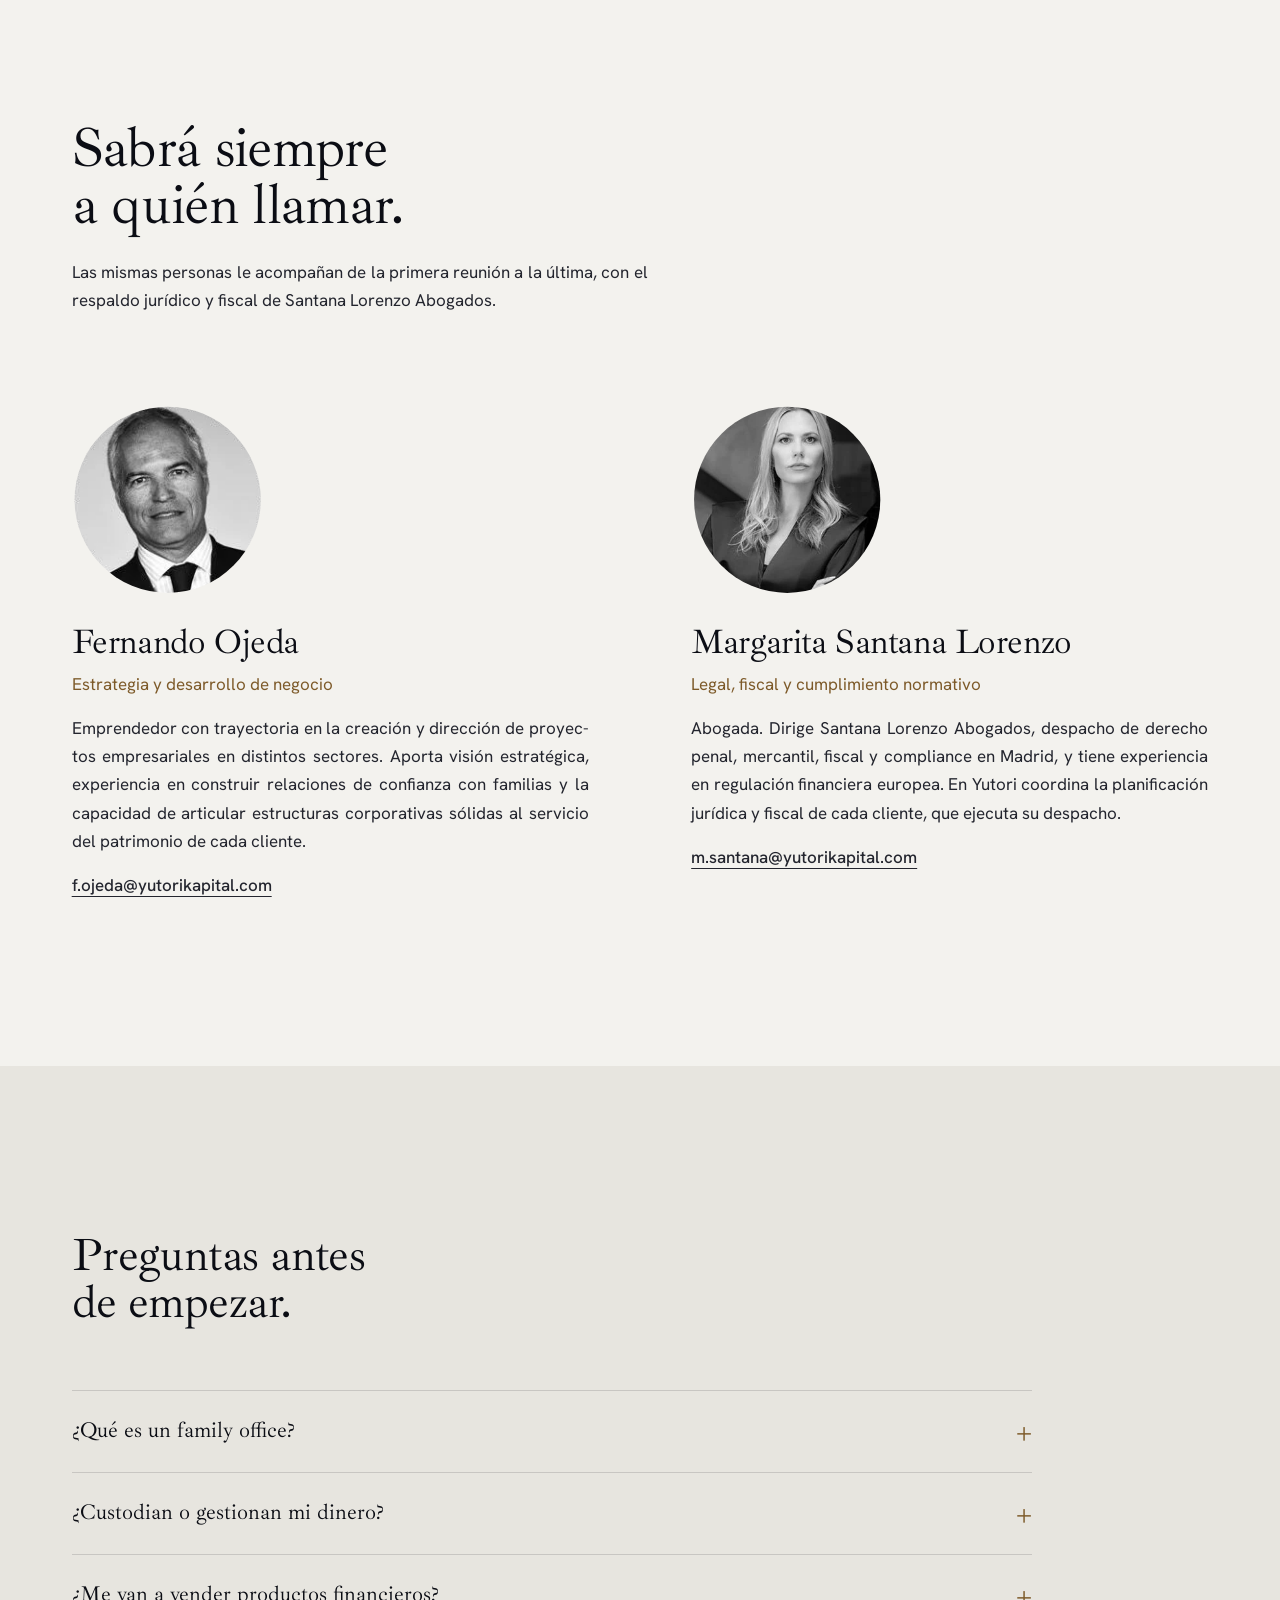
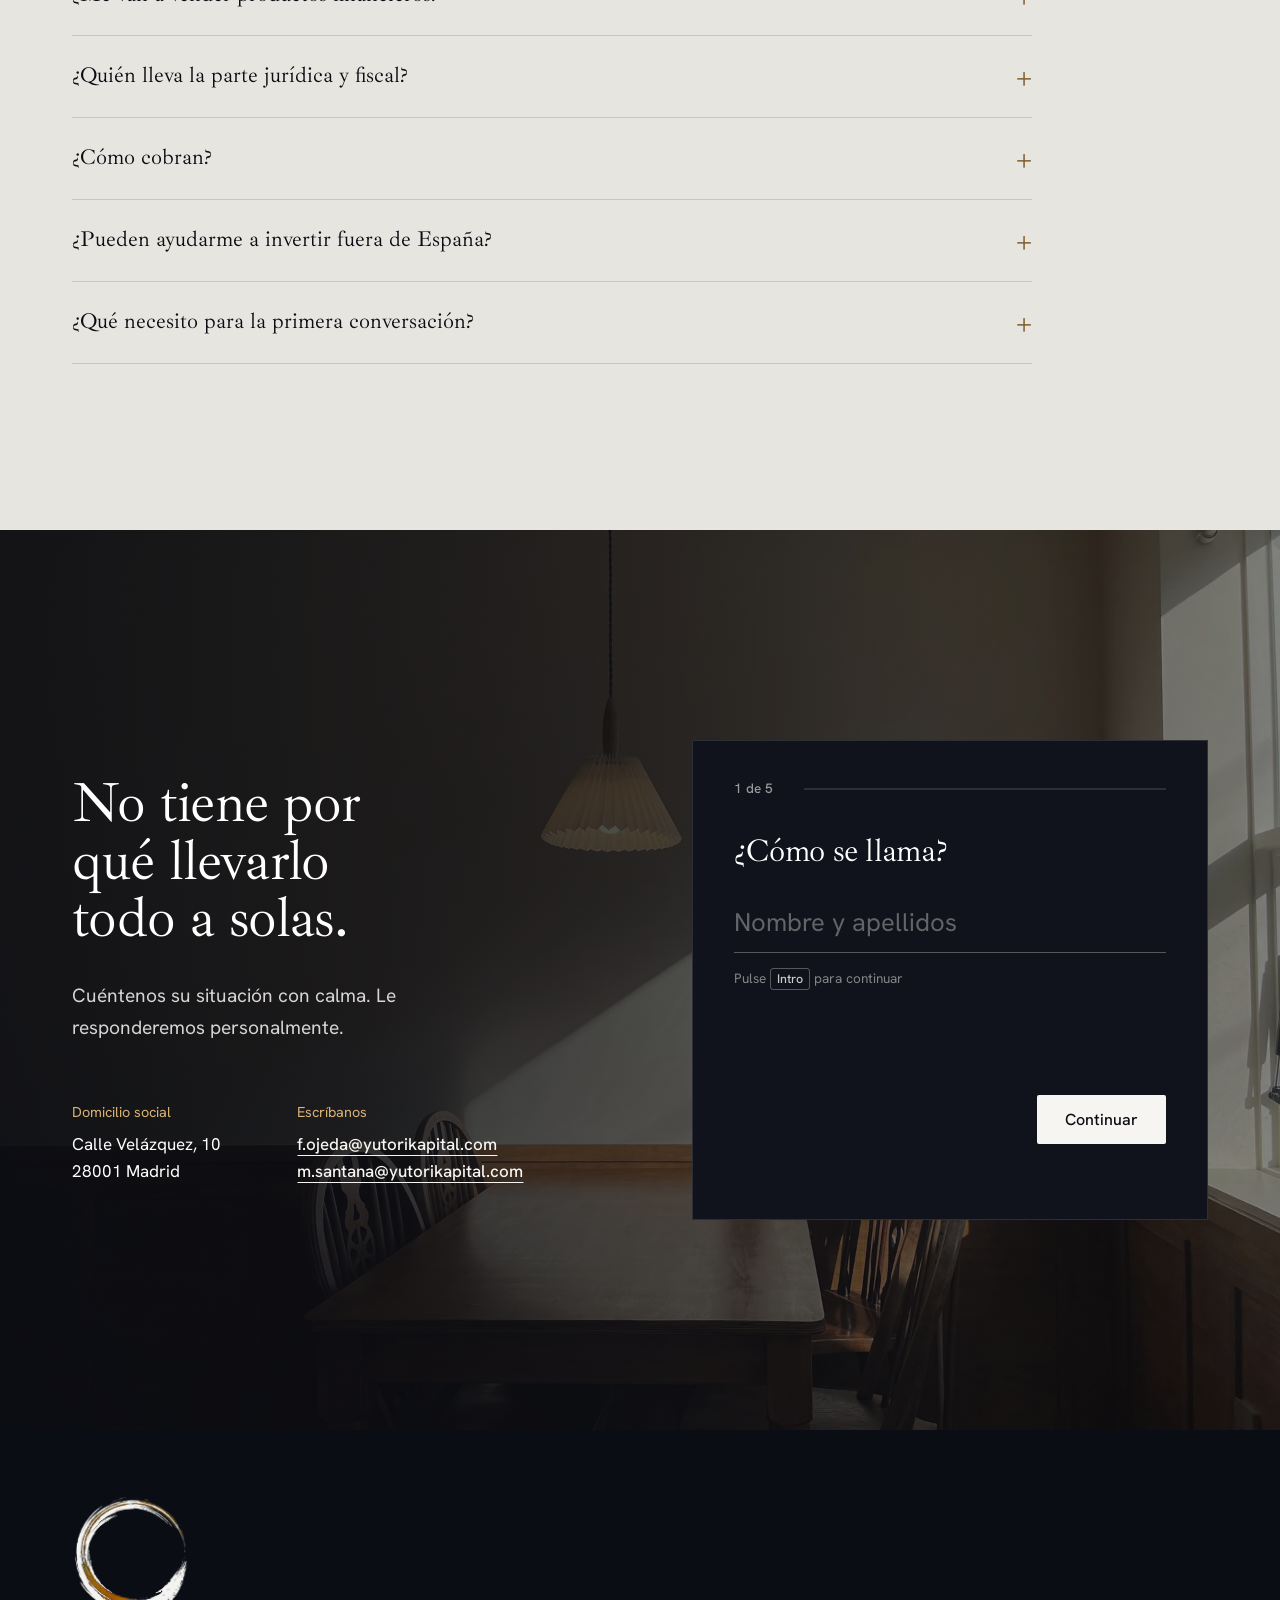
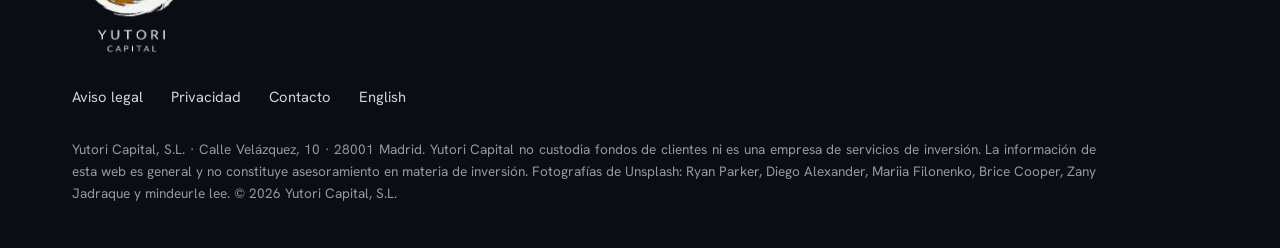
==== commit 767429a7: "Version B de los textos, version en ingles y selector de idioma Espanol con los textos centrados en " ====
--- a/index.html
+++ b/index.html
@@ -7,6 +7,9 @@
 <title>Family office y planificación patrimonial en Madrid | Yutori</title>
 <meta content="El family office de quien todavía no tiene uno. Diagnóstico patrimonial, orden fiscal y legal, sucesión y coordinación de asesores en Madrid." name="description"/>
 <link href="https://yutorikapital.com/" rel="canonical"/>
+<link href="https://yutorikapital.com/" hreflang="es" rel="alternate"/>
+<link href="https://yutorikapital.com/en/" hreflang="en-US" rel="alternate"/>
+<link href="https://yutorikapital.com/" hreflang="x-default" rel="alternate"/>
 <meta content="index, follow" name="robots"/>
 <meta content="#0B0D14" name="theme-color"/>
 <meta content="website" property="og:type"/>
@@ -24,7 +27,7 @@
 <link crossorigin="" href="https://fonts.gstatic.com" rel="preconnect"/>
 <link href="https://fonts.googleapis.com/css2?family=Ibarra+Real+Nova:wght@400;500&amp;family=Hanken+Grotesk:wght@300;400;500&amp;display=swap" rel="stylesheet"/>
 <link as="image" href="assets/fotos/portada-1920.webp" imagesizes="100vw" imagesrcset="assets/fotos/portada-960.webp 960w, assets/fotos/portada-1920.webp 1920w" rel="preload"/>
-<link href="styles.css" rel="stylesheet"/>
+<link href="styles.css?v=40cdb229" rel="stylesheet"/>
 <script type="application/ld+json">
 {
   "@context": "https://schema.org",
@@ -81,7 +84,10 @@
 <li><a href="#preguntas">Preguntas</a></li>
 </ul>
 </nav>
+<div class="cab-acciones">
+<a aria-label="Read this page in English" class="idioma" data-cambio-idioma="" href="en/" hreflang="en-US" lang="en"><span class="idioma-corto">EN</span><span class="idioma-largo">English</span></a>
 <a class="btn btn-borde" href="#contacto">Hablemos</a>
+</div>
 </div>
 </header>
 <main id="contenido">
@@ -102,7 +108,7 @@
 <h2 id="t-filosofia">El lujo de decidir sin prisa.</h2>
 <div class="filo-parrafos">
 <p class="primero">Yu­tori es una pa­la­bra ja­po­nesa que habla de hol­gura: el es­pa­cio que queda libre para ac­tuar con calma. Es lo con­tra­rio de la ur­gen­cia con la que sue­len to­marse las de­ci­sio­nes sobre el di­nero.</p>
-<p>Nues­tro tra­bajo con­siste en de­vol­verle ese mar­gen: mirar el con­junto, pen­sar a largo plazo y de­ci­dir sin la ur­gen­cia que otros le im­po­nen, con el foco puesto en con­ser­var lo que usted ha cons­truido.</p>
+<p>Con no­so­tros re­cu­pera ese mar­gen: mi­ra­mos el con­junto, pen­sa­mos a largo plazo y usted de­cide sin la ur­gen­cia que otros le im­po­nen, con el foco puesto en con­ser­var lo que ha cons­truido.</p>
 </div>
 <div class="filo-marca">
 <img alt="" height="516" loading="lazy" src="assets/enso.webp" width="486"/>
@@ -110,28 +116,28 @@
 </div>
 </div>
 </section>
-<section aria-labelledby="t-manos" class="bloque oscuro manos">
-<div class="env">
-<h2 id="t-manos">Su patrimonio está en muchas manos. Ninguna lo mira entero.</h2>
+<section aria-labelledby="t-manos" class="bloque oscuro manos" id="manos">
+<div class="env">
+<h2 id="t-manos">Muchas manos llevan su patrimonio. Usted lo verá entero.</h2>
 <ul class="cascada nohyph">
 <li><b>El banco</b> le ofrece productos.</li>
 <li><b>La gestoría</b> presenta los impuestos.</li>
 <li><b>El abogado</b> resuelve lo urgente.</li>
 <li><b>Y usted</b> lo mira cuando le queda tiempo.</li>
 </ul>
-<p class="remate">Cuando hay que tomar una de­ci­sión im­por­tante, nadie tiene la foto com­pleta. Para eso existe un fa­mily office.</p>
-</div>
-</section>
-<section aria-labelledby="t-conservar" class="foto-seccion conservar">
+<p class="remate">Cuando lle­gue una de­ci­sión im­por­tante, la to­mará con la in­for­ma­ción com­pleta. Para eso existe un fa­mily office.</p>
+</div>
+</section>
+<section aria-labelledby="t-conservar" class="foto-seccion conservar" id="conservar">
 <img alt="Edificios de la Gran Vía de Madrid en blanco y negro, con una estatua alada sobre la cúpula" class="fondo" height="1280" loading="lazy" sizes="100vw" src="assets/fotos/conservar-madrid-1920.webp" srcset="assets/fotos/conservar-madrid-960.webp 960w, assets/fotos/conservar-madrid-1920.webp 1920w" width="1920"/>
 <div class="env">
-<h2 id="t-conservar">Conservar lo ganado es otro oficio.</h2>
+<h2 id="t-conservar">Su oficio, sin descuidar lo ganado.</h2>
 <p>Quien ha le­van­tado una con­sulta, una em­presa o una ca­rrera le de­dica todo su tiempo. El pa­tri­mo­nio que ge­nera se queda es­pe­rando, y el di­nero que es­pera rara vez es­pera quieto: se dis­persa, paga de más o corre ries­gos que nadie ha me­dido.</p>
 </div>
 </section>
-<section aria-labelledby="t-suena" class="bloque situaciones">
-<div class="env">
-<h2 id="t-suena">¿Le suena alguna de estas situaciones?</h2>
+<section aria-labelledby="t-suena" class="bloque situaciones" id="situaciones">
+<div class="env">
+<h2 id="t-suena">Si le suena alguna, hay por dónde empezar.</h2>
 <ul class="nohyph">
 <li>Un piso que lleva meses vacío porque nadie se ocupa de alquilarlo.</li>
 <li>Liquidez parada en una cuenta que no rinde.</li>
@@ -144,39 +150,39 @@
 </section>
 <section aria-labelledby="t-quien" class="bloque perfiles" id="para-quien">
 <div class="env">
-<h2 id="t-quien">Mucho patrimonio y poco tiempo para ocuparse de él.</h2>
+<h2 id="t-quien">Tiempo para su trabajo y para los suyos.</h2>
 <div class="lista-perfiles">
-<article><h3>Usted dirige su negocio. ¿Quién dirige su patrimonio?</h3><p><b>Em­pre­sa­rios y pro­fe­sio­na­les.</b> In­gre­sos altos, agen­das im­po­si­bles y un pa­tri­mo­nio que ha cre­cido sin un plan. Po­ne­mos orden donde nunca hubo tiempo para po­nerlo.</p></article>
-<article><h3>Que el relevo no rompa lo que costó una vida.</h3><p><b>Fa­mi­lias.</b> Fun­da­do­res cerca de la ju­bi­la­ción, va­rios he­re­de­ros y de­ci­sio­nes que con­viene tomar antes de que las tome el ca­len­da­rio.</p></article>
+<article><h3>Usted dirige su negocio. Su patrimonio tendrá un plan.</h3><p><b>Em­pre­sa­rios y pro­fe­sio­na­les.</b> In­gre­sos altos, agen­das im­po­si­bles y un pa­tri­mo­nio que ha cre­cido sin un plan. Po­ne­mos orden donde nunca hubo tiempo para po­nerlo.</p></article>
+<article><h3>Que el relevo llegue ordenado y hablado.</h3><p><b>Fa­mi­lias.</b> Fun­da­do­res cerca de la ju­bi­la­ción, va­rios he­re­de­ros y de­ci­sio­nes que con­viene tomar antes de que las tome el ca­len­da­rio.</p></article>
 <article><h3>Carreras cortas, decisiones largas.</h3><p><b>De­por­tis­tas.</b> Pasar en pocos años de ganar poco a ganar mucho es el mo­mento más de­li­cado. Le ayu­da­mos a or­de­nar lo que gana hoy pen­sando en cuando ter­mine la ca­rrera.</p></article>
 <article><h3>Cuando llega el éxito, llegan también las propuestas.</h3><p><b>Ar­tis­tas y crea­do­res.</b> Re­vi­sa­mos cada pro­puesta antes de que usted firme. Y ten­drá una res­puesta fácil para quien in­siste: antes de fir­mar, lo re­viso con mis ase­so­res.</p></article>
-<article><h3>Heredar también se aprende.</h3><p><b>He­re­de­ros.</b> Im­pues­tos, pa­pe­les y de­ci­sio­nes que no ad­mi­ten im­pro­vi­sación, con acom­pa­ña­miento desde el pri­mer día.</p></article>
+<article><h3>Heredar, con alguien al lado.</h3><p><b>He­re­de­ros.</b> Im­pues­tos, pa­pe­les y de­ci­sio­nes que no ad­mi­ten im­pro­vi­sación, con acom­pa­ña­miento desde el pri­mer día.</p></article>
 </div>
 </div>
 </section>
 <section aria-labelledby="t-servicios" class="bloque oscuro servicios" id="servicios">
 <div class="env">
-<h2 id="t-servicios">Una sola mesa para todo su patrimonio.</h2>
+<h2 id="t-servicios">Una sola mesa para todo. La decisión, suya.</h2>
 <p class="sub">Coor­di­na­mos los asun­tos fis­ca­les, ju­rí­di­cos e in­mo­bi­lia­rios de su pa­tri­mo­nio y la re­la­ción con sus ban­cos, con un solo plan para todo lo que tiene.</p>
 <div class="pilares">
 <div class="pilar">
 <h3>Ordenar<span>.</span></h3>
 <ul>
-<li><strong>Diag­nós­tico com­pleto, por es­crito.</strong> Pa­tri­mo­nio fi­nan­ciero, in­mue­bles, so­cie­da­des, deuda, im­pues­tos, gas­tos, es­truc­tura fa­mi­liar y ob­je­ti­vos.</li>
-<li><strong>Lo que no tra­baja, cuesta.</strong> Pisos va­cíos, li­qui­dez pa­rada y bienes que solo ge­ne­ran gas­tos. Le ex­pli­ca­mos por es­crito lo que le cuesta cada uno, y usted de­cide qué hacer.</li>
-<li><strong>Un solo in­ter­lo­cu­tor para todos sus ase­so­res.</strong> Coor­di­na­mos a su ges­to­ría, sus abo­ga­dos y su banco, con cer­ti­fi­ca­dos y es­cri­tu­ras en lugar de cap­tu­ras de pan­ta­lla. Las ins­truc­cio­nes a su banco las da siem­pre usted.</li>
+<li><strong>Qué tiene y dónde, por es­crito.</strong> Pa­tri­mo­nio fi­nan­ciero, in­mue­bles, so­cie­da­des, deuda, im­pues­tos, gas­tos, es­truc­tura fa­mi­liar y ob­je­ti­vos.</li>
+<li><strong>Cuánto le cuesta lo que no tra­baja.</strong> Pisos va­cíos, li­qui­dez pa­rada y bienes que solo ge­ne­ran gas­tos. Le ex­pli­ca­mos por es­crito lo que le cuesta cada uno, y usted de­cide qué hacer.</li>
+<li><strong>Usted habla con uno. No­so­tros, con todos.</strong> Coor­di­na­mos a su ges­to­ría, sus abo­ga­dos y su banco, con cer­ti­fi­ca­dos y es­cri­tu­ras en lugar de cap­tu­ras de pan­ta­lla. Las ins­truc­cio­nes a su banco las da siem­pre usted.</li>
 </ul>
 </div>
 <div class="pilar">
 <h3>Proteger<span>.</span></h3>
 <ul>
 <li><strong>Cuando Ha­cienda pre­gunte, usted ten­drá los pa­pe­les.</strong> Con San­tana Lo­renzo Abo­ga­dos re­vi­sa­mos sus de­cla­ra­cio­nes y pla­ni­fi­ca­mos la fis­ca­li­dad den­tro de la ley.</li>
-<li><strong>La he­ren­cia se pre­para en vida.</strong> Pre­pa­ra­mos la he­ren­cia y el re­levo fa­mi­liar para que el pa­tri­mo­nio cam­bie de manos con orden y con menos mar­gen para con­flic­tos.</li>
+<li><strong>La he­ren­cia, pre­pa­rada en vida.</strong> Pre­pa­ra­mos la he­ren­cia y el re­levo fa­mi­liar para que el pa­tri­mo­nio cam­bie de manos con orden y con menos mar­gen para con­flic­tos.</li>
 <li><strong>Prés­ta­mos y con­tra­tos, por es­crito.</strong> For­ma­li­za­mos los prés­ta­mos entre fa­mi­lia­res o con su so­cie­dad, en con­di­cio­nes de mer­cado y con los trá­mi­tes en regla.</li>
 </ul>
 </div>
 <div class="pilar">
-<h3>Decidir con calma<span>.</span></h3>
+<h3>Decidir sin prisa<span>.</span></h3>
 <ul>
 <li><strong>In­ver­sión fuera de Es­paña, de­cla­rada.</strong> Le acom­pa­ña­mos en la parte ju­rí­dica y fis­cal: es­truc­tura, con­tra­tos, de­cla­ra­cio­nes y do­cu­men­ta­ción de cada cie­rre.</li>
 <li><strong>Ocho pre­gun­tas antes de fir­mar.</strong> Re­vi­sa­mos con­tra­tos, cos­tes, fis­ca­li­dad y letra pe­queña de cual­quier pro­puesta. No va­lo­ra­mos si le con­viene in­ver­tir en un pro­ducto fi­nan­ciero con­creto.</li>
@@ -186,11 +192,11 @@
 </div>
 </div>
 </section>
-<section aria-labelledby="t-diag" class="bloque diagnostico">
-<div class="env">
-<h2 id="t-diag">Antes de mover nada, lo miramos todo.</h2>
+<section aria-labelledby="t-diag" class="bloque diagnostico" id="diagnostico">
+<div class="env">
+<h2 id="t-diag">Qué urge, qué sobra y qué puede esperar.</h2>
 <p class="mira nohyph">Patrimonio financiero, inmuebles, sociedades y participaciones, deuda y financiación, ingresos y gastos recurrentes, fiscalidad, estructura familiar y sucesoria, objetivos, liquidez y riesgos.</p>
-<p class="resultado">El re­sul­tado es un diag­nós­tico por es­crito que dice qué urge, qué sobra y qué puede es­pe­rar.</p>
+<p class="resultado">Antes de dar un paso, lo mi­ra­mos todo. El re­sul­tado es un diag­nós­tico por es­crito.</p>
 </div>
 </section>
 <section aria-labelledby="t-fuera" class="foto-seccion fuera" id="invertir-fuera">
@@ -198,16 +204,16 @@
 <div class="env">
 <h2 id="t-fuera">Invertir fuera, declarar dentro.</h2>
 <div class="abajo">
-<p>Se puede in­ver­tir fuera de Es­paña con todo en regla. Con San­tana Lo­renzo Abo­ga­dos le acom­pa­ña­mos en la parte ju­rí­dica y fis­cal: va­lo­ra­mos con usted si le con­viene ha­cerlo como per­sona fí­sica o a tra­vés de su so­cie­dad, for­ma­li­za­mos por es­crito los prés­ta­mos en con­di­cio­nes de mer­cado, cui­da­mos que lle­guen en plazo las de­cla­ra­cio­nes que co­rres­pon­dan, como el mo­delo 720 cuando pro­ceda, y reu­ni­mos la do­cu­men­ta­ción de cada cie­rre.</p>
+<p>Si de­cide in­ver­tir fuera de Es­paña, co­no­cerá de ante­mano qué de­cla­rar y cuándo. Con San­tana Lo­renzo Abo­ga­dos le acom­pa­ña­mos en la parte ju­rí­dica y fis­cal: va­lo­ra­mos con usted si le con­viene ha­cerlo como per­sona fí­sica o a tra­vés de su so­cie­dad, for­ma­li­za­mos por es­crito los prés­ta­mos en con­di­cio­nes de mer­cado, cui­da­mos que lle­guen en plazo las de­cla­ra­cio­nes que co­rres­pon­dan, como el mo­delo 720 cuando pro­ceda, y reu­ni­mos la do­cu­men­ta­ción de cada cie­rre.</p>
 <p class="remate nohyph">Todo a su nombre o al de su sociedad, y declarado.</p>
 </div>
 </div>
 </section>
-<section aria-labelledby="t-oportunidades" class="foto-seccion oportunidades">
+<section aria-labelledby="t-oportunidades" class="foto-seccion oportunidades" id="oportunidades">
 <img alt="Montaña cubierta de niebla con árboles al fondo" class="fondo" height="1280" loading="lazy" sizes="100vw" src="assets/fotos/oportunidades-1920.webp" srcset="assets/fotos/oportunidades-960.webp 960w, assets/fotos/oportunidades-1920.webp 1920w" width="1920"/>
 <div class="env">
 <div class="texto">
-<h2 id="t-oportunidades">Le llegarán muchas oportunidades. Casi ninguna lo es.</h2>
+<h2 id="t-oportunidades">Recibirá muchas propuestas. Tendrá con quién mirarlas.</h2>
 <p>La em­presa nueva de un amigo, el in­mue­ble irre­pe­ti­ble, la es­truc­tura mi­la­gro que cir­cula por Ins­ta­gram. Antes de que firme, re­vi­sa­mos con­tra­tos, cos­tes y fis­ca­li­dad, y le ex­pli­ca­mos con fran­queza lo que dice la letra pe­queña. La de­ci­sión es siem­pre suya.</p>
 </div>
 <div class="lista">
@@ -228,7 +234,7 @@
 </section>
 <section aria-labelledby="t-metodo" class="bloque metodo" id="metodo">
 <div class="env">
-<h2 id="t-metodo">De la primera conversación al primer informe.</h2>
+<h2 id="t-metodo">De la primera conversación a la foto completa.</h2>
 <p class="relato nohyph"><b>Primero le escuchamos.</b> Si decide seguir, <b>reunimos los papeles</b> y le decimos por escrito cuánto cuesta el diagnóstico. <b>Le entregamos la foto completa</b>, lo que haríamos primero y una propuesta para acompañarle. <b>Después le acompañamos</b> en lo que decida poner en marcha, con informes periódicos y una revisión cada año.</p>
 <div class="cobro">
 <h3>Antes de empezar, sabrá lo que cuesta.</h3>
@@ -236,7 +242,7 @@
 </div>
 </div>
 </section>
-<section aria-labelledby="t-dinero" class="foto-seccion dinero">
+<section aria-labelledby="t-dinero" class="foto-seccion dinero" id="dinero">
 <img alt="Agua oscura en calma con reflejos dorados" class="fondo" height="1280" loading="lazy" sizes="100vw" src="assets/fotos/dinero-1920.webp" srcset="assets/fotos/dinero-960.webp 960w, assets/fotos/dinero-1920.webp 1920w" width="1920"/>
 <div class="env">
 <h2 id="t-dinero">Su dinero nunca pasa por nuestras manos.</h2>
@@ -290,7 +296,7 @@
 <img alt="Mesa de madera y sillas junto a una ventana, con luz natural" class="fondo" height="1440" loading="lazy" sizes="100vw" src="assets/fotos/contacto-mesa-1920.webp" srcset="assets/fotos/contacto-mesa-960.webp 960w, assets/fotos/contacto-mesa-1920.webp 1920w" width="1920"/>
 <div class="env contacto-in">
 <div class="contacto-texto">
-<h2 id="t-contacto">La primera conversación es para escucharle.</h2>
+<h2 id="t-contacto">No tiene por qué llevarlo todo a solas.</h2>
 <p class="sub nohyph">Cuéntenos su situación con calma. Le responderemos personalmente.</p>
 <div class="datos">
 <div><p class="et">Do­mi­ci­lio so­cial</p><address>Calle Velázquez, 10<br/>28001 Madrid</address></div>
@@ -369,11 +375,12 @@
 <li><a href="aviso-legal.html">Aviso legal</a></li>
 <li><a href="privacidad.html">Privacidad</a></li>
 <li><a href="#contacto">Contacto</a></li>
+<li><a data-cambio-idioma="" href="en/" hreflang="en-US" lang="en">English</a></li>
 </ul>
 </nav>
 <p class="legal">Yu­tori Ca­pi­tal, S.L. · Calle Ve­lá­z­quez, 10 · 28001 Ma­drid. Yu­tori Ca­pi­tal no cus­to­dia fon­dos de clien­tes ni es una em­presa de ser­vi­cios de in­ver­sión. La in­for­ma­ción de esta web es ge­ne­ral y no cons­ti­tuye ase­so­ra­miento en ma­te­ria de in­ver­sión. Fo­to­gra­fías de Uns­plash: Ryan Pa­rker, Diego Ale­xan­der, Ma­riia Fi­lo­nenko, Brice Co­oper, Zany Ja­dra­que y min­deurle lee. © <span id="anio">2026</span> Yu­tori Ca­pi­tal, S.L.</p>
 </div>
 </footer>
-<script defer="" src="main.js"></script>
+<script defer="" src="main.js?v=3b97905b"></script>
 </body>
 </html>
--- a/styles.css
+++ b/styles.css
@@ -45,10 +45,34 @@
 .menu{ display:none; list-style:none; padding:0; margin:0; gap:clamp(18px, 2.2vw, 34px) }
 .menu a{ text-decoration:none; font-size:.95rem }
 .menu a:hover{ text-decoration:underline; text-underline-offset:.35em }
-.cab.solida{ background:rgba(243,242,238,.96); color:var(--tinta); box-shadow:0 1px 0 rgba(11,13,20,.08) }
+.cab.solida{ background:var(--papel); color:var(--tinta); box-shadow:0 1px 0 rgba(11,13,20,.08) }
 .cab.solida .logo-claro{ display:none }
 .cab.solida .logo-oscuro{ display:block }
 @media (min-width:1000px){ .menu{ display:flex } }
+@media (max-width:999px){ .cab nav{ display:none } }
+
+/* selector de idioma */
+.cab-acciones{ display:flex; align-items:center; gap:clamp(6px, 1.6vw, 22px) }
+.idioma{ display:inline-flex; align-items:center; justify-content:center; min-width:44px; min-height:44px; padding:0 6px; font:500 .95rem/1 var(--sans); color:inherit; text-decoration:none }
+.idioma:hover{ text-decoration:underline; text-underline-offset:.35em }
+.idioma-largo{ display:none }
+@media (min-width:1000px){ .idioma-corto{ display:none } .idioma-largo{ display:inline } }
+.cabecera .cab-acciones{ color:var(--tinta) }
+.cabecera .envoltura{ gap:16px }
+
+/* en ingles las palabras son mas largas: algo mas de ancho para que los titulares no pasen a cuatro lineas */
+:lang(en) .portada h1{ max-width:14ch }
+:lang(en) .filo-texto h2{ max-width:12ch }
+:lang(en) .conservar h2{ max-width:13ch }
+:lang(en) .diagnostico h2{ max-width:15ch }
+:lang(en) .fuera h2{ max-width:15ch }
+:lang(en) .dinero h2{ max-width:15ch }
+:lang(en) .equipo h2{ max-width:15ch }
+@media (max-width:359px){
+  .cab .marca .m-enso,.cabecera .marca .m-enso{ height:34px }
+  .cab .marca .m-texto,.cabecera .marca .m-texto{ height:26px }
+  .cab-acciones .btn{ padding:.75em 1em }
+}
 
 /* secciones con foto */
 .foto-seccion{ position:relative; isolation:isolate; overflow:hidden; background:var(--tinta); color:var(--blanco) }
@@ -96,7 +120,7 @@
 }
 
 /* muchas manos */
-.manos h2{ font-size:var(--t-seccion); max-width:14ch }
+.manos h2{ font-size:var(--t-seccion); max-width:18ch }
 .cascada{ list-style:none; padding:0; margin-top:clamp(44px, 6.5vw, 104px) }
 .cascada li{ font:400 clamp(1.4rem, 2.6vw, 2.7rem)/1.22 var(--serif); letter-spacing:-.006em; color:rgba(246,245,241,.48); text-align:left; margin-top:.18em }
 .cascada b{ font-weight:400; color:#fff }
@@ -270,12 +294,13 @@
 
 /* paginas legales (marcado heredado) */
 .envoltura{ width:100%; max-width:calc(1480px + var(--lado) * 2); margin-inline:auto; padding-inline:var(--lado) }
-.cabecera{ position:sticky; top:0; z-index:60; background:rgba(243,242,238,.96); box-shadow:0 1px 0 rgba(11,13,20,.08) }
+.cabecera{ position:sticky; top:0; z-index:60; background:var(--papel); box-shadow:0 1px 0 rgba(11,13,20,.08) }
 .cabecera .envoltura{ display:flex; align-items:center; justify-content:space-between; height:84px }
 .cabecera .m-enso{ height:40px; width:auto }
 .cabecera .m-texto{ height:32px; width:auto }
 .btn-linea{ display:inline-flex; padding:.8em 1.3em; box-shadow:inset 0 0 0 1px var(--tinta); color:var(--tinta); text-decoration:none; font:500 .93rem/1 var(--sans) }
 .legal-pag{ padding-block:100px 110px }
+.pagina-404{ min-height:calc(100svh - 84px) }
 .legal-pag h1{ font-size:clamp(2.2rem, 4.4vw, 3.8rem) }
 .legal-pag h2{ margin-top:46px; font-size:1.6rem }
 .legal-pag p,.legal-pag li{ max-width:46rem; margin-top:14px }
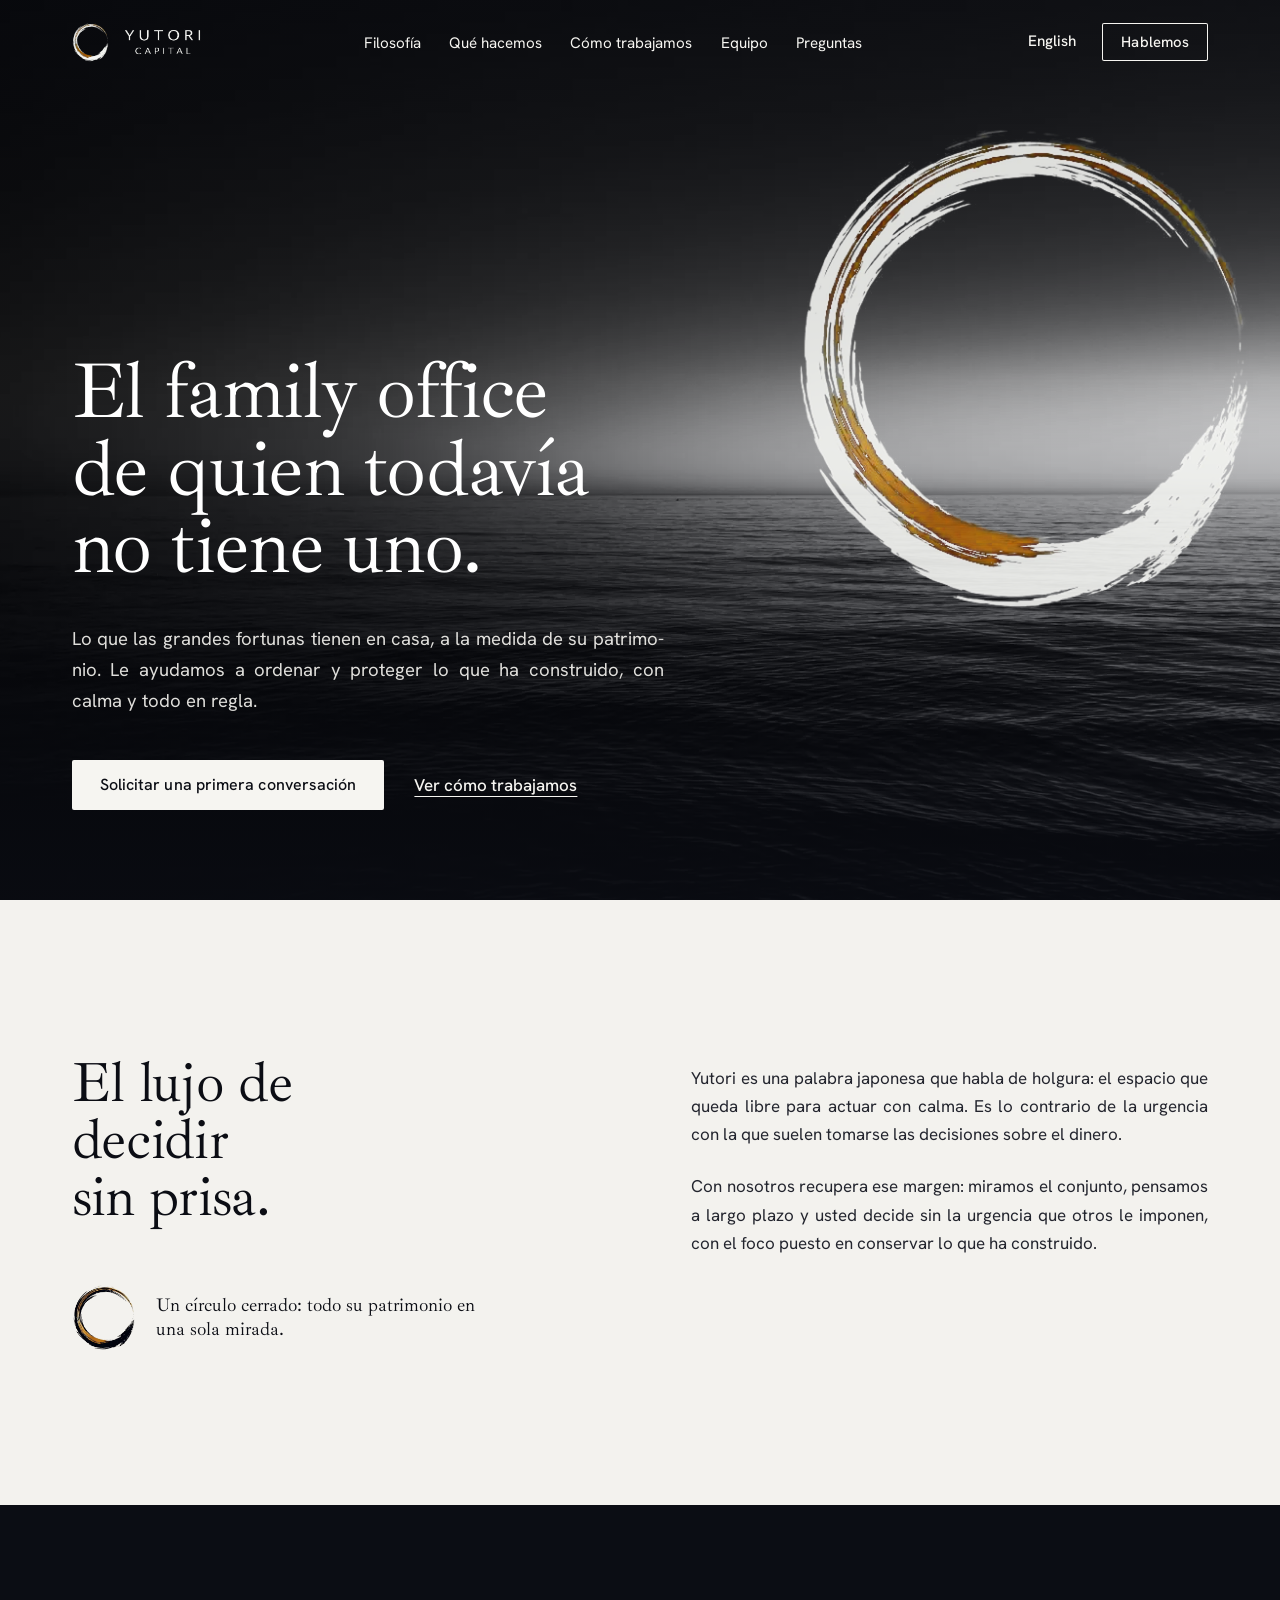
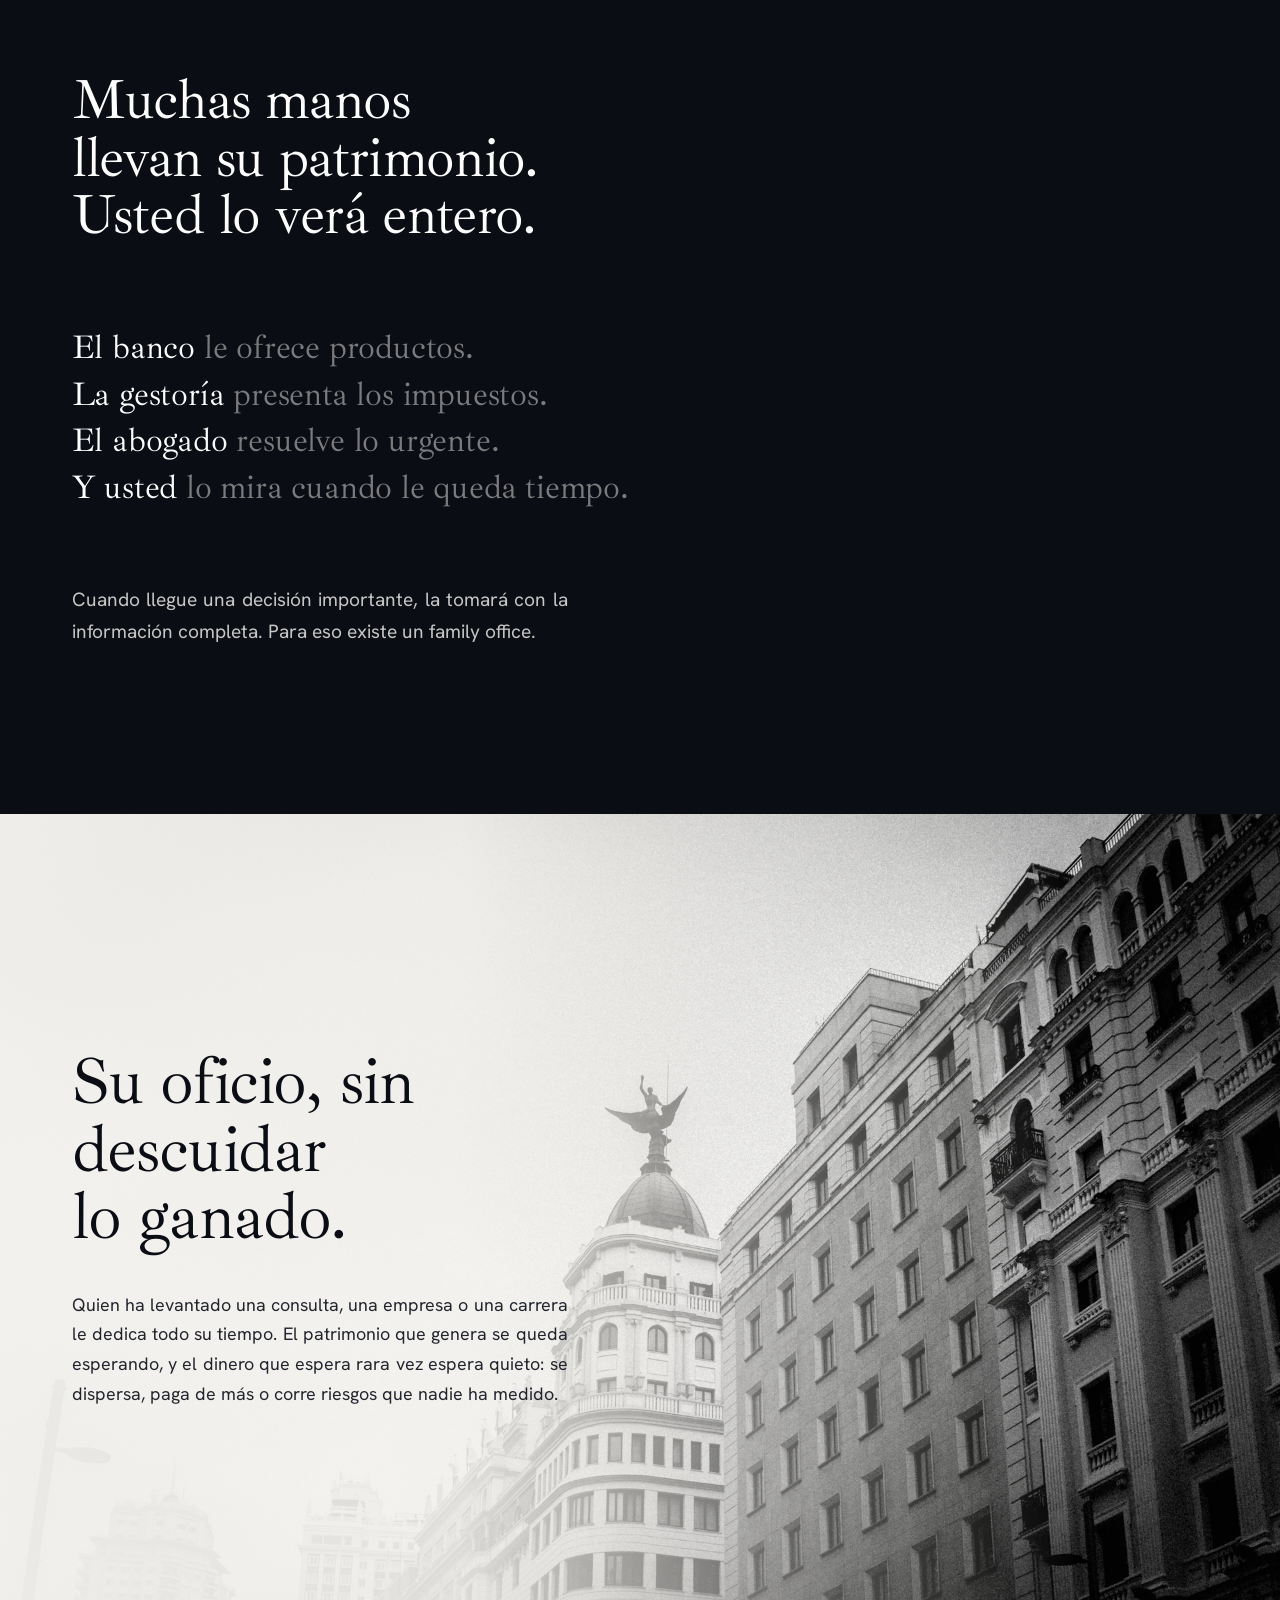
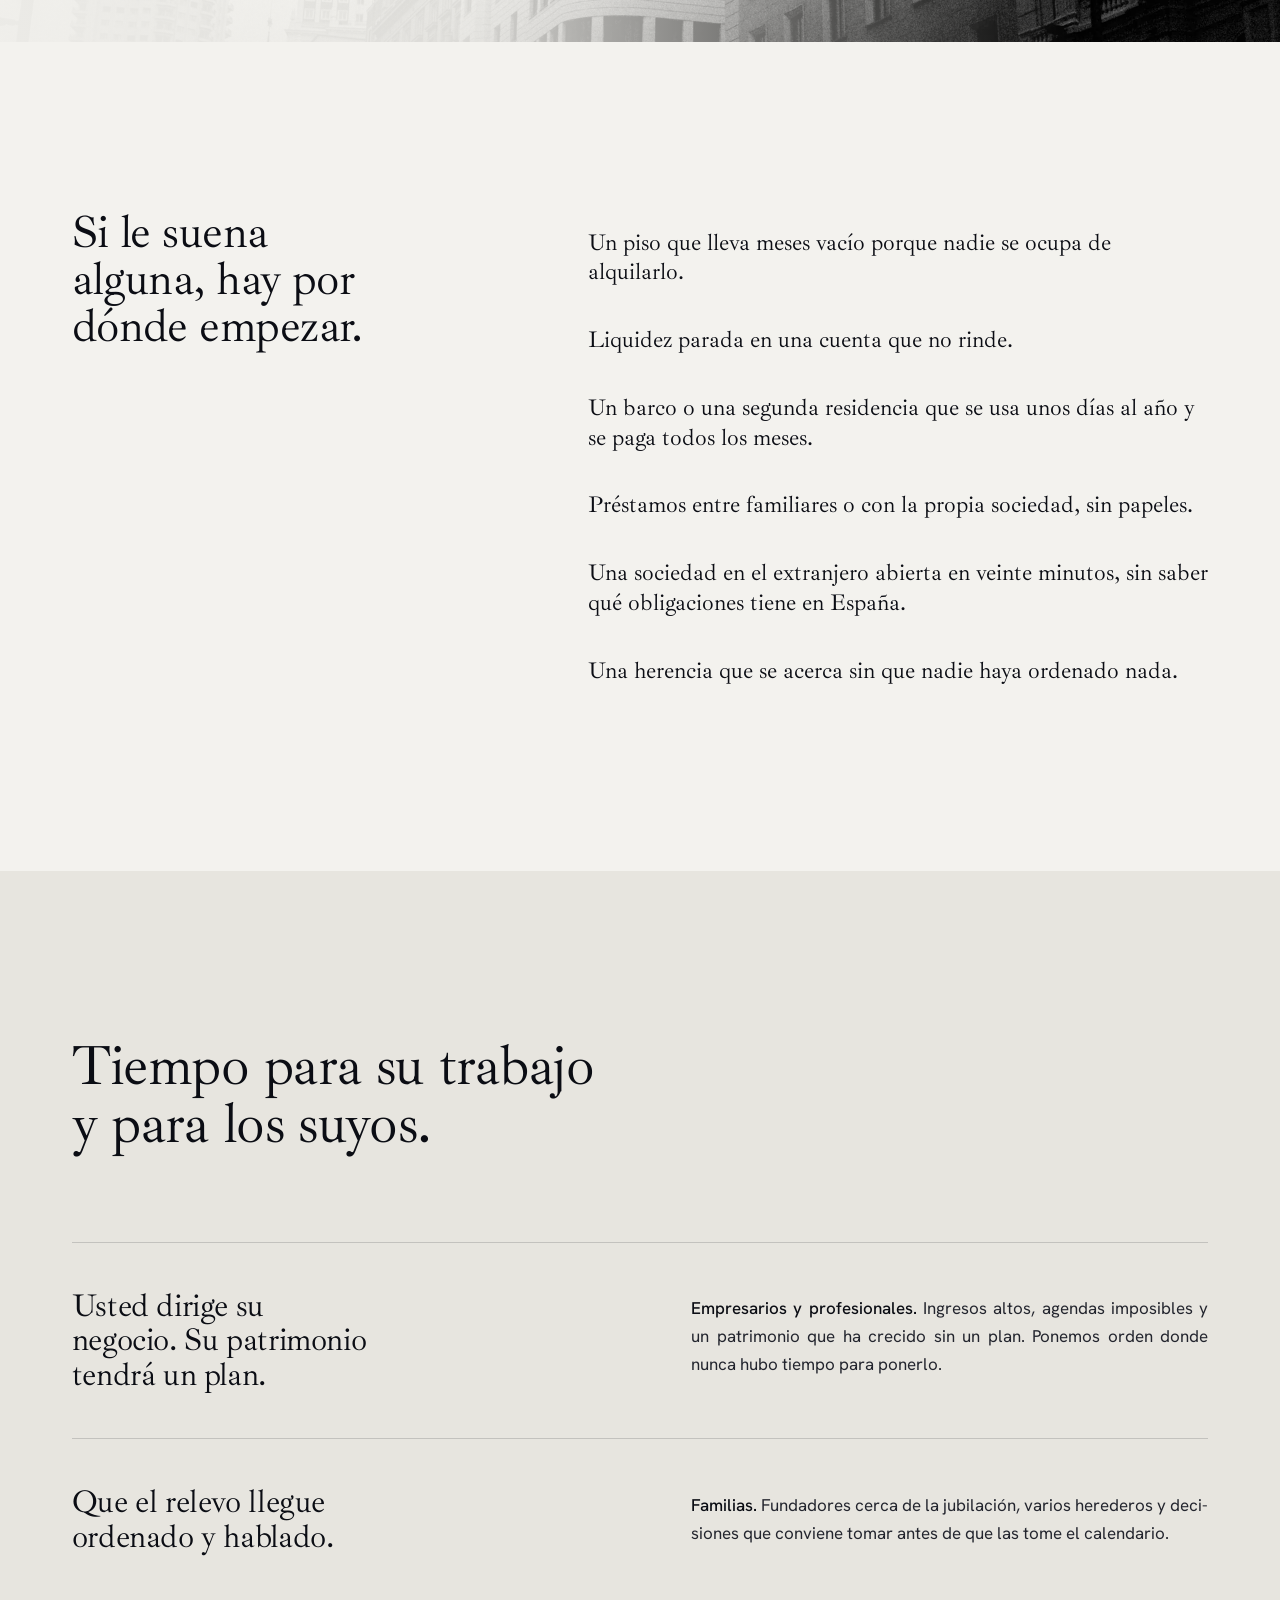
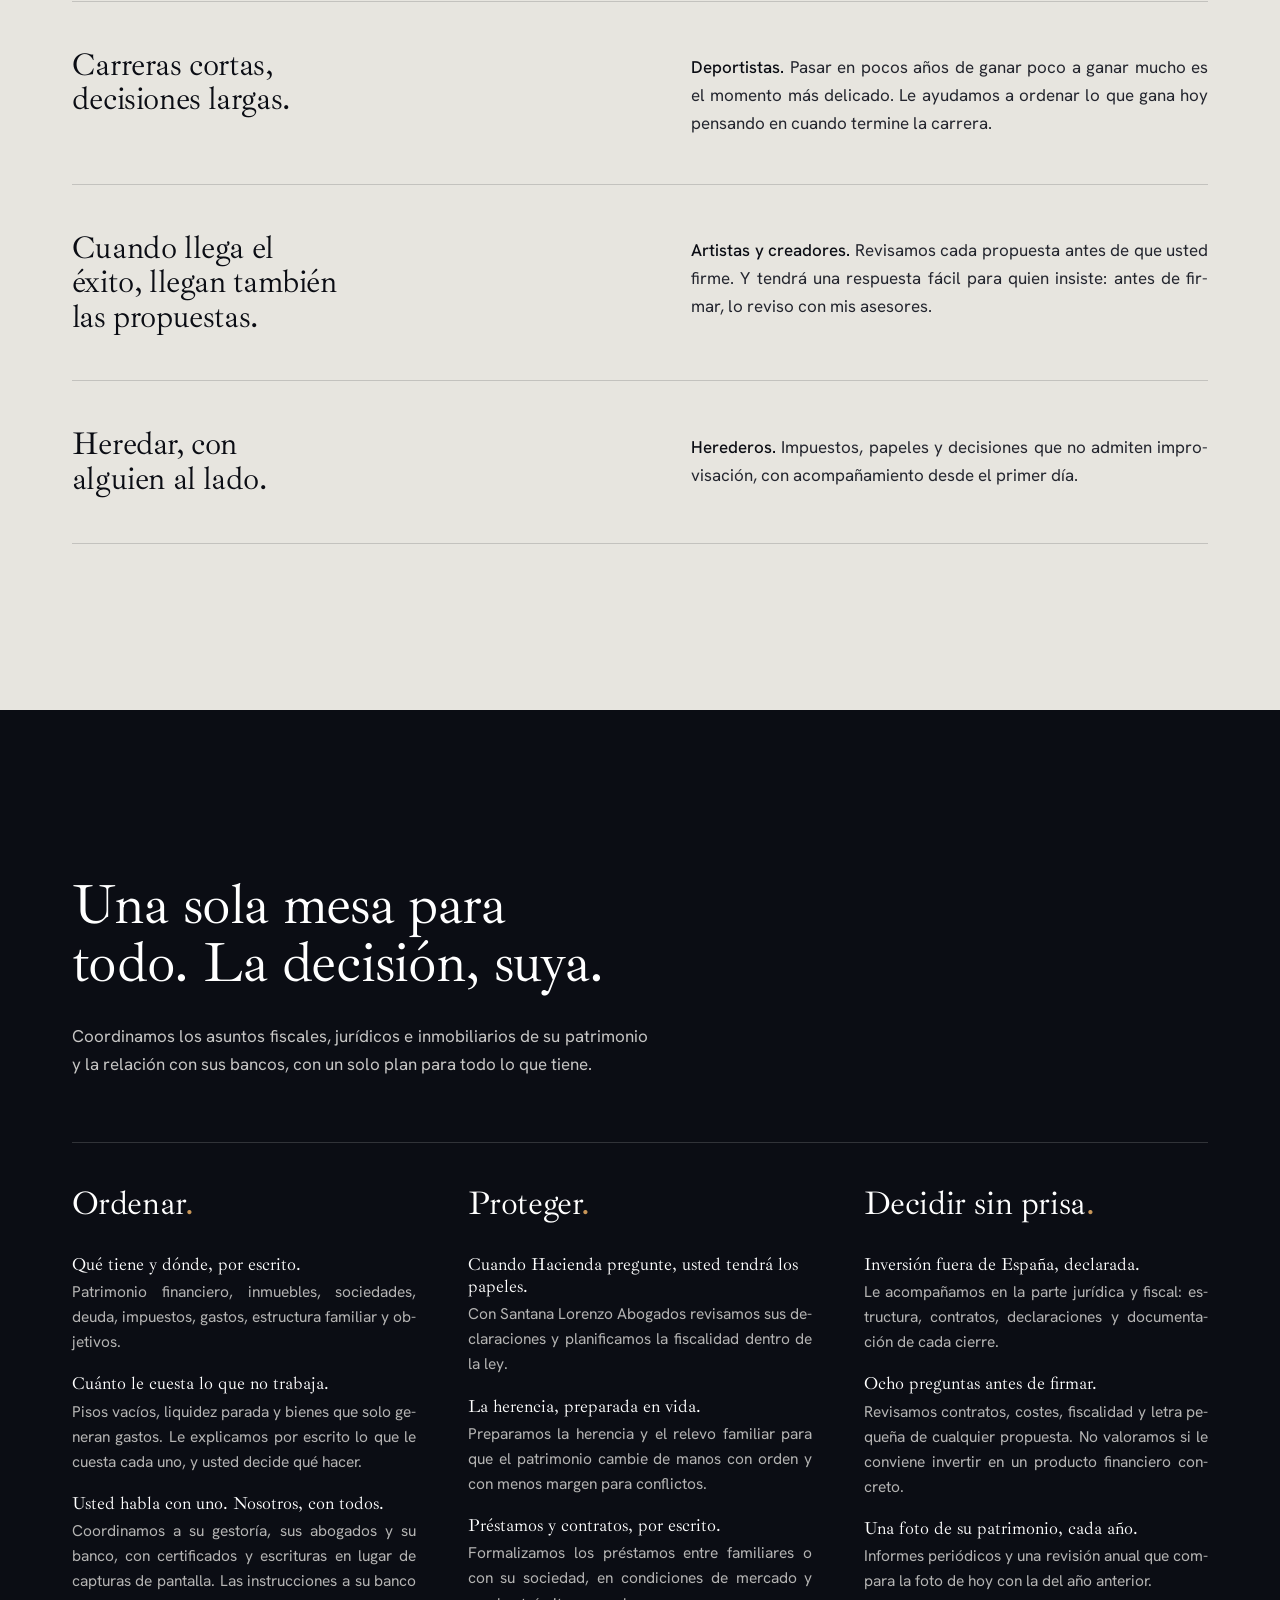
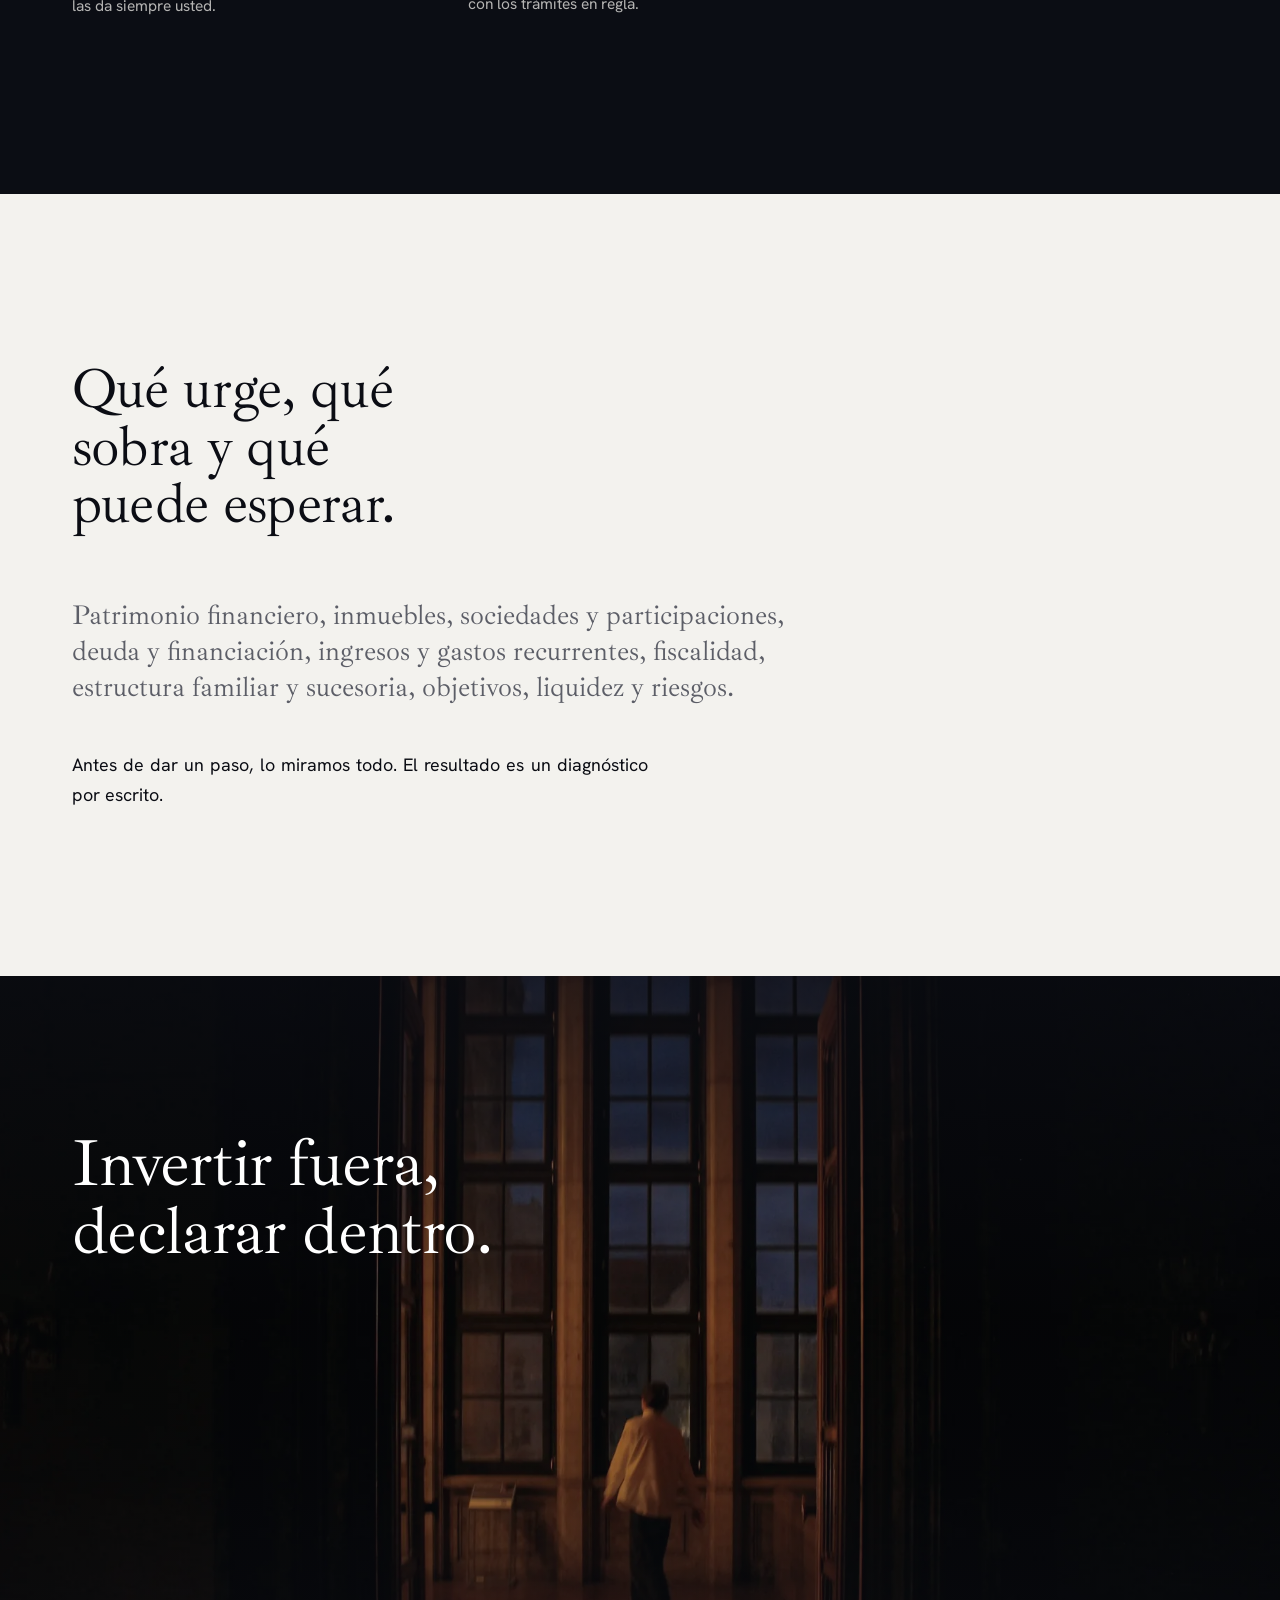
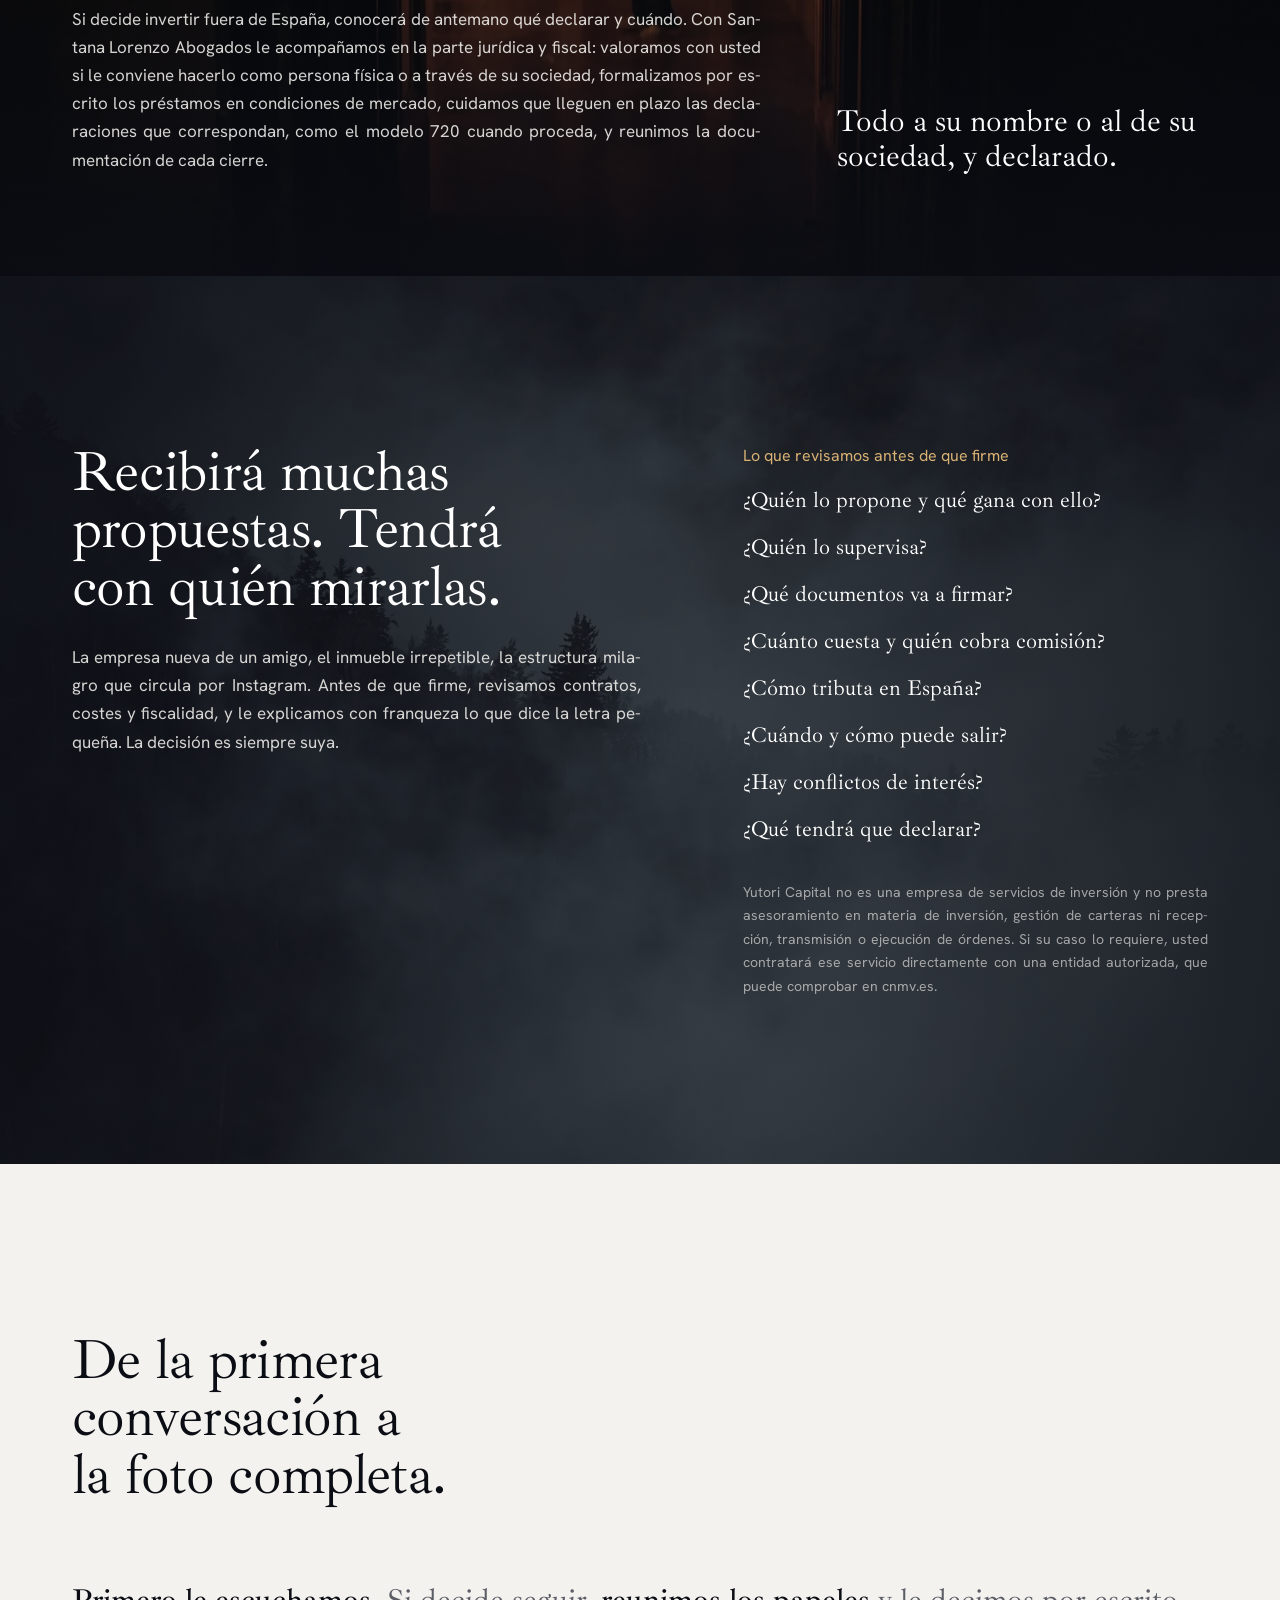
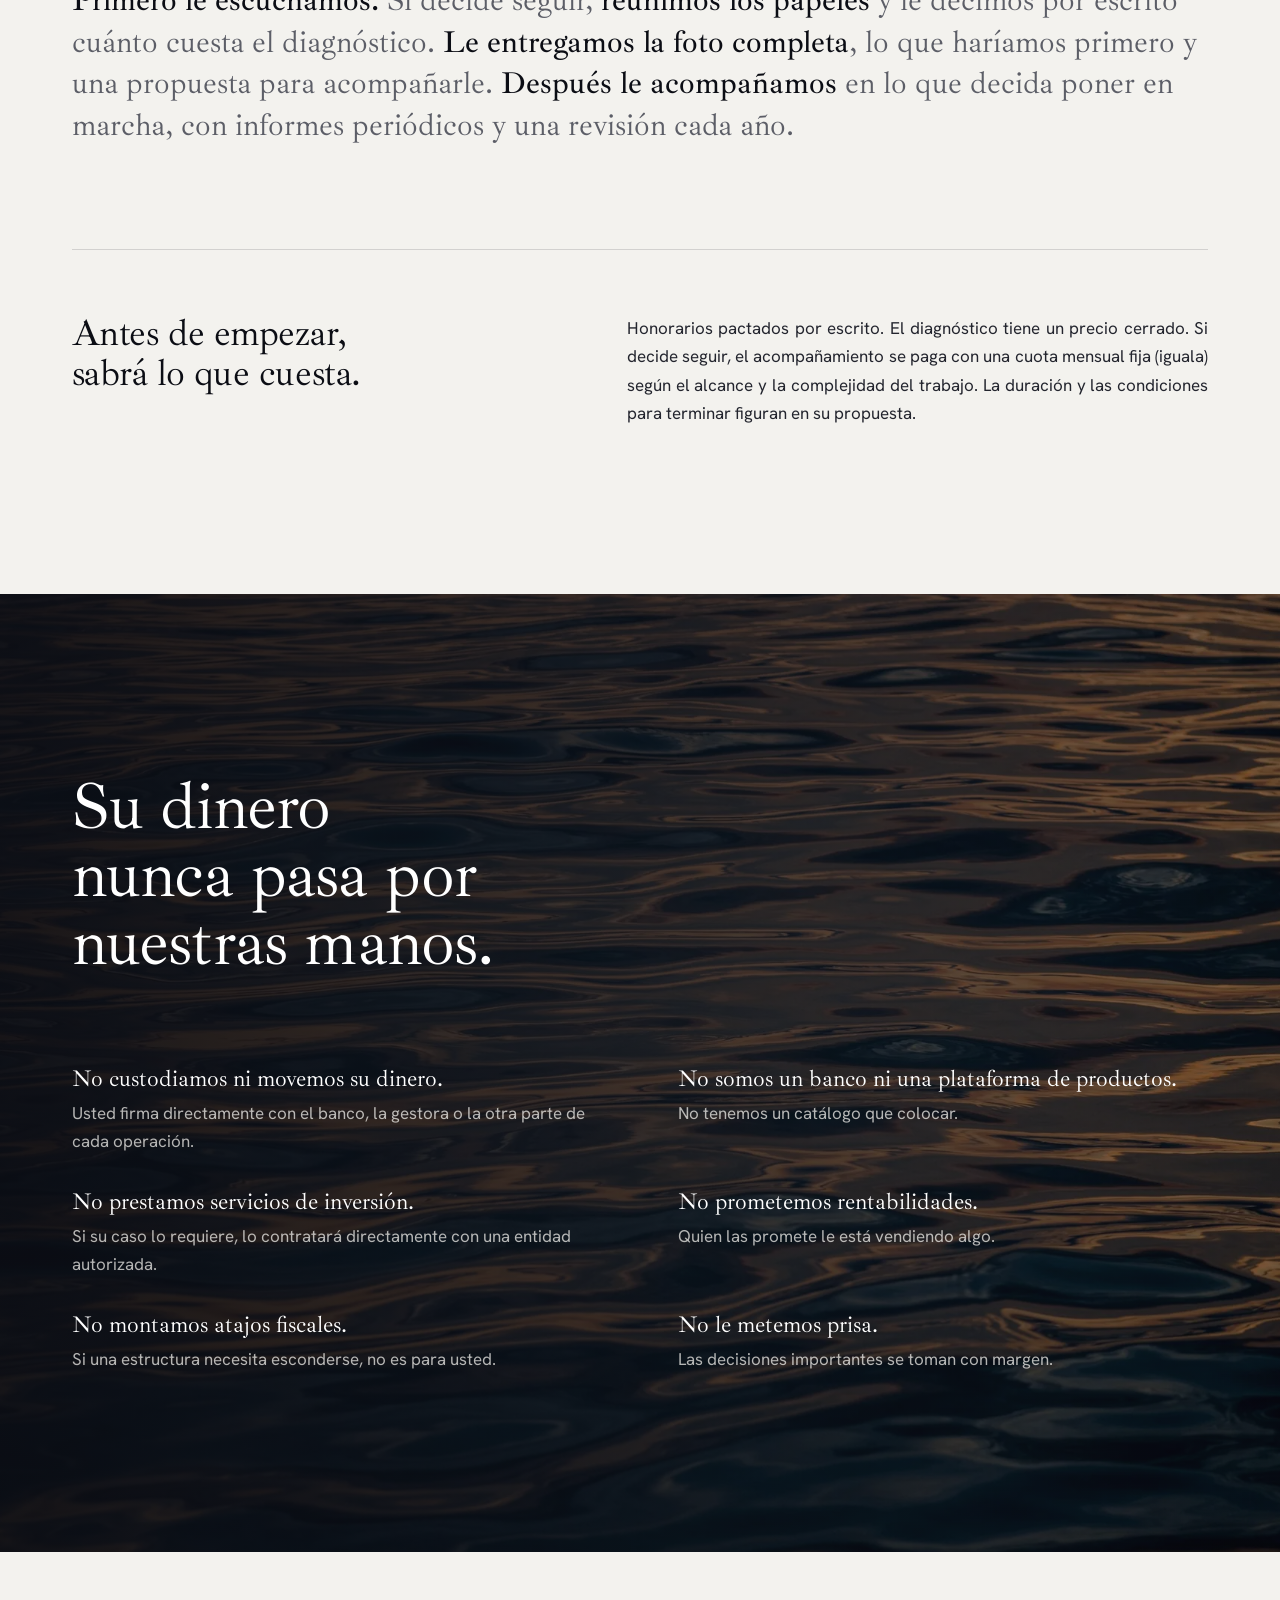
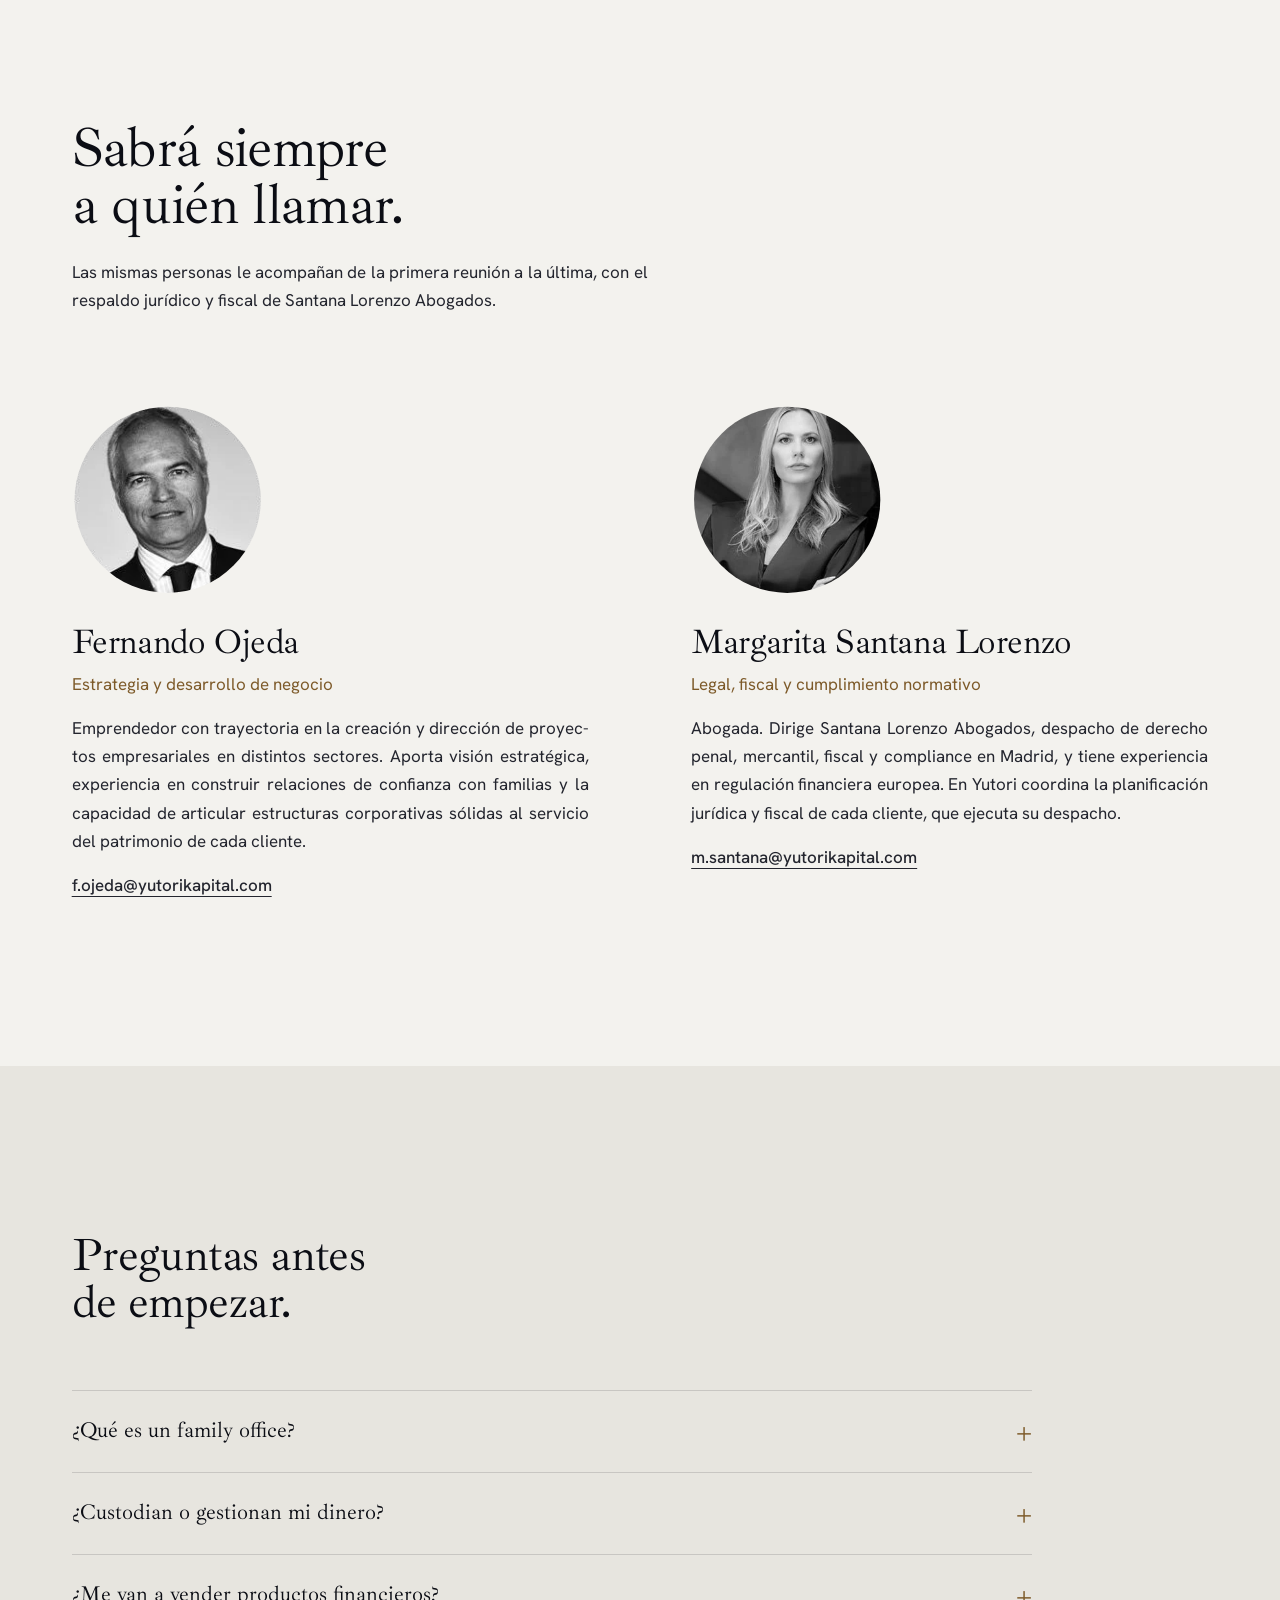
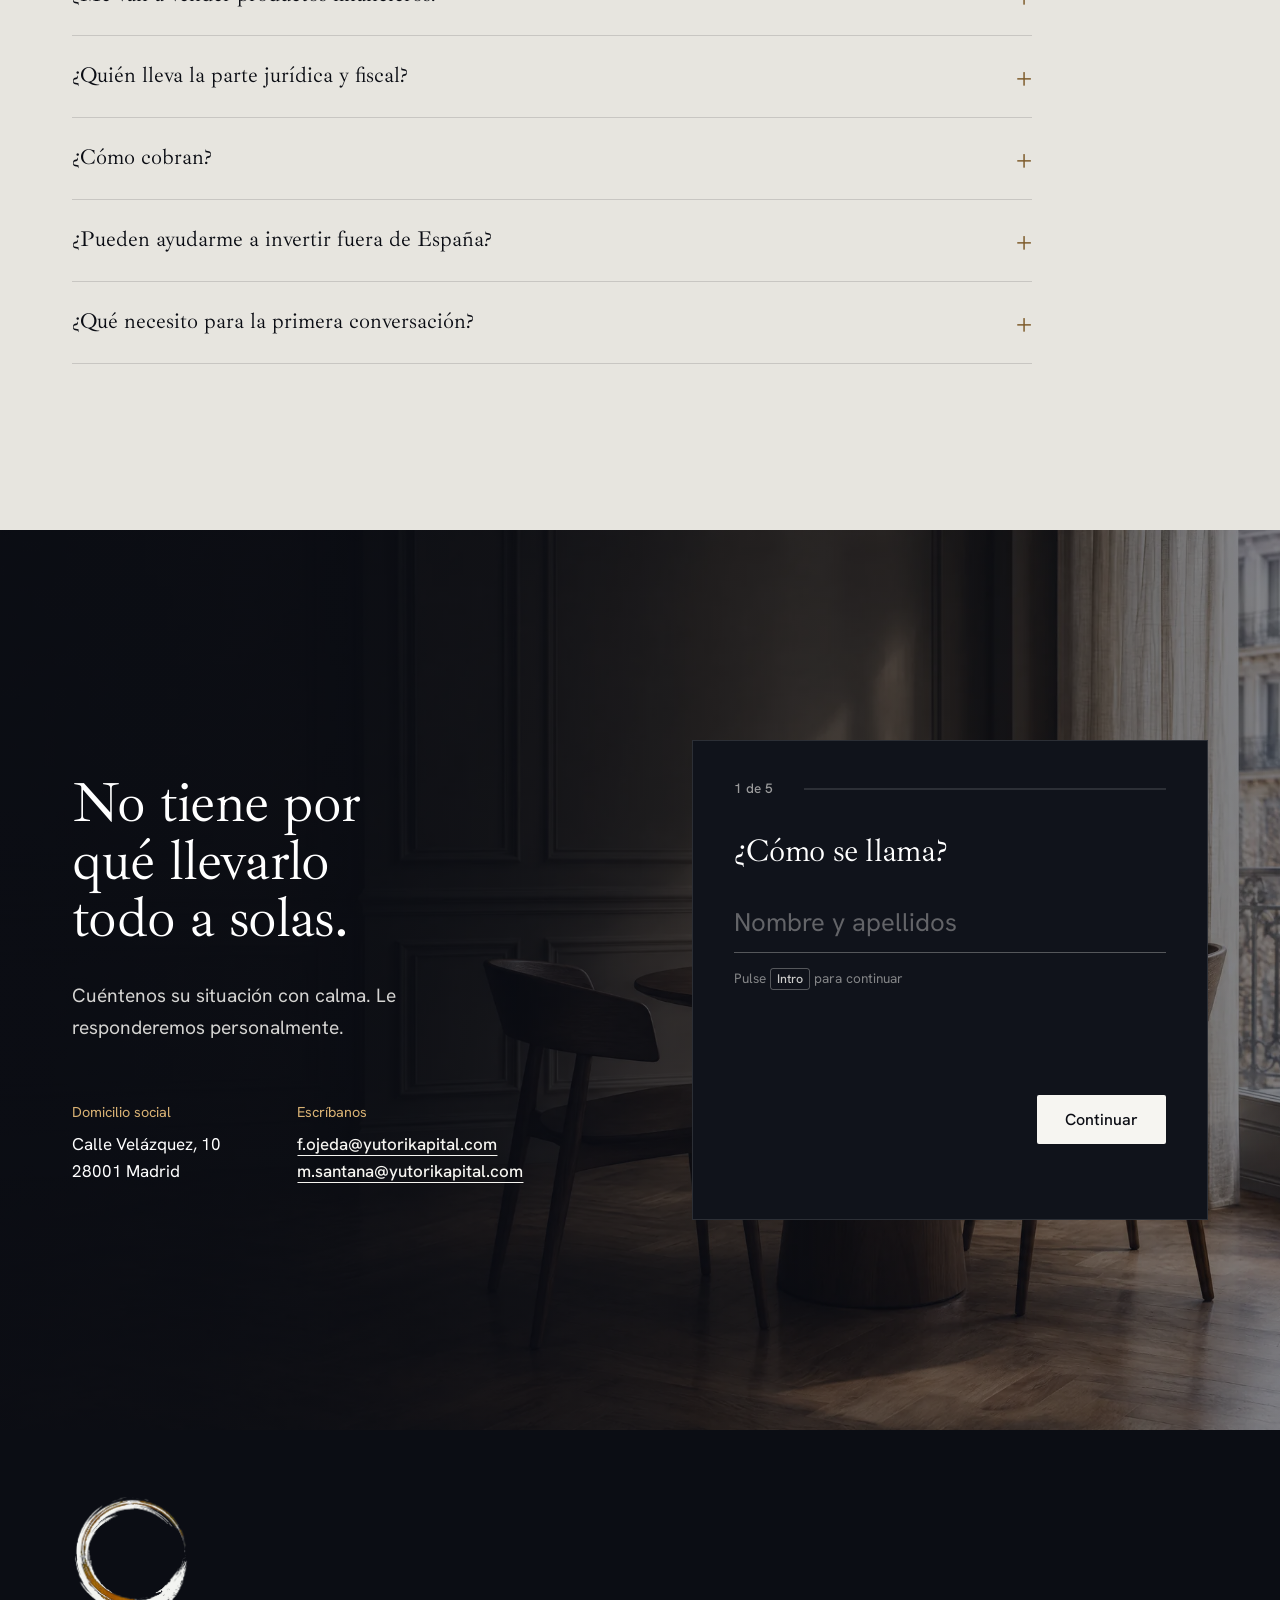
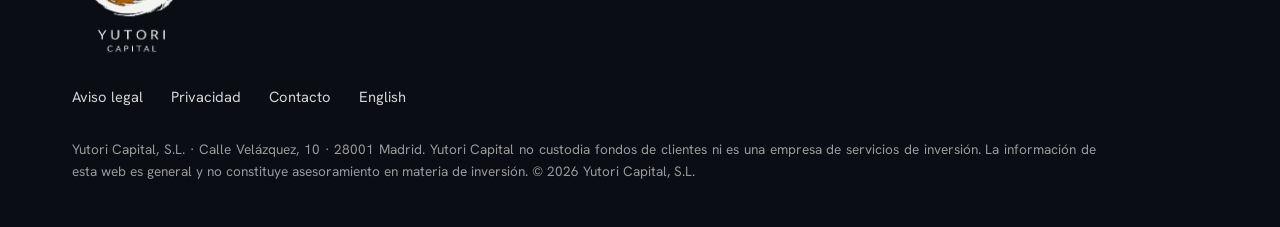
==== commit e1e2ac14: "Ingles mas natural, foto nueva de contacto y sin creditos de fotos Revision del ingles de EE. UU. co" ====
--- a/index.html
+++ b/index.html
@@ -293,7 +293,7 @@
 </div>
 </section>
 <section aria-labelledby="t-contacto" class="foto-seccion contacto" id="contacto">
-<img alt="Mesa de madera y sillas junto a una ventana, con luz natural" class="fondo" height="1440" loading="lazy" sizes="100vw" src="assets/fotos/contacto-mesa-1920.webp" srcset="assets/fotos/contacto-mesa-960.webp 960w, assets/fotos/contacto-mesa-1920.webp 1920w" width="1920"/>
+<img alt="Mesa redonda de madera y dos sillas junto a un ventanal en un salón clásico de Madrid" class="fondo" height="1280" loading="lazy" sizes="100vw" src="assets/fotos/contacto-conversacion-1920.webp" srcset="assets/fotos/contacto-conversacion-960.webp 960w, assets/fotos/contacto-conversacion-1920.webp 1920w" width="1920"/>
 <div class="env contacto-in">
 <div class="contacto-texto">
 <h2 id="t-contacto">No tiene por qué llevarlo todo a solas.</h2>
@@ -378,7 +378,7 @@
 <li><a data-cambio-idioma="" href="en/" hreflang="en-US" lang="en">English</a></li>
 </ul>
 </nav>
-<p class="legal">Yu­tori Ca­pi­tal, S.L. · Calle Ve­lá­z­quez, 10 · 28001 Ma­drid. Yu­tori Ca­pi­tal no cus­to­dia fon­dos de clien­tes ni es una em­presa de ser­vi­cios de in­ver­sión. La in­for­ma­ción de esta web es ge­ne­ral y no cons­ti­tuye ase­so­ra­miento en ma­te­ria de in­ver­sión. Fo­to­gra­fías de Uns­plash: Ryan Pa­rker, Diego Ale­xan­der, Ma­riia Fi­lo­nenko, Brice Co­oper, Zany Ja­dra­que y min­deurle lee. © <span id="anio">2026</span> Yu­tori Ca­pi­tal, S.L.</p>
+<p class="legal">Yu­tori Ca­pi­tal, S.L. · Calle Ve­lá­z­quez, 10 · 28001 Ma­drid. Yu­tori Ca­pi­tal no cus­to­dia fon­dos de clien­tes ni es una em­presa de ser­vi­cios de in­ver­sión. La in­for­ma­ción de esta web es ge­ne­ral y no cons­ti­tuye ase­so­ra­miento en ma­te­ria de in­ver­sión. © <span id="anio">2026</span> Yu­tori Ca­pi­tal, S.L.</p>
 </div>
 </footer>
 <script defer="" src="main.js?v=3b97905b"></script>
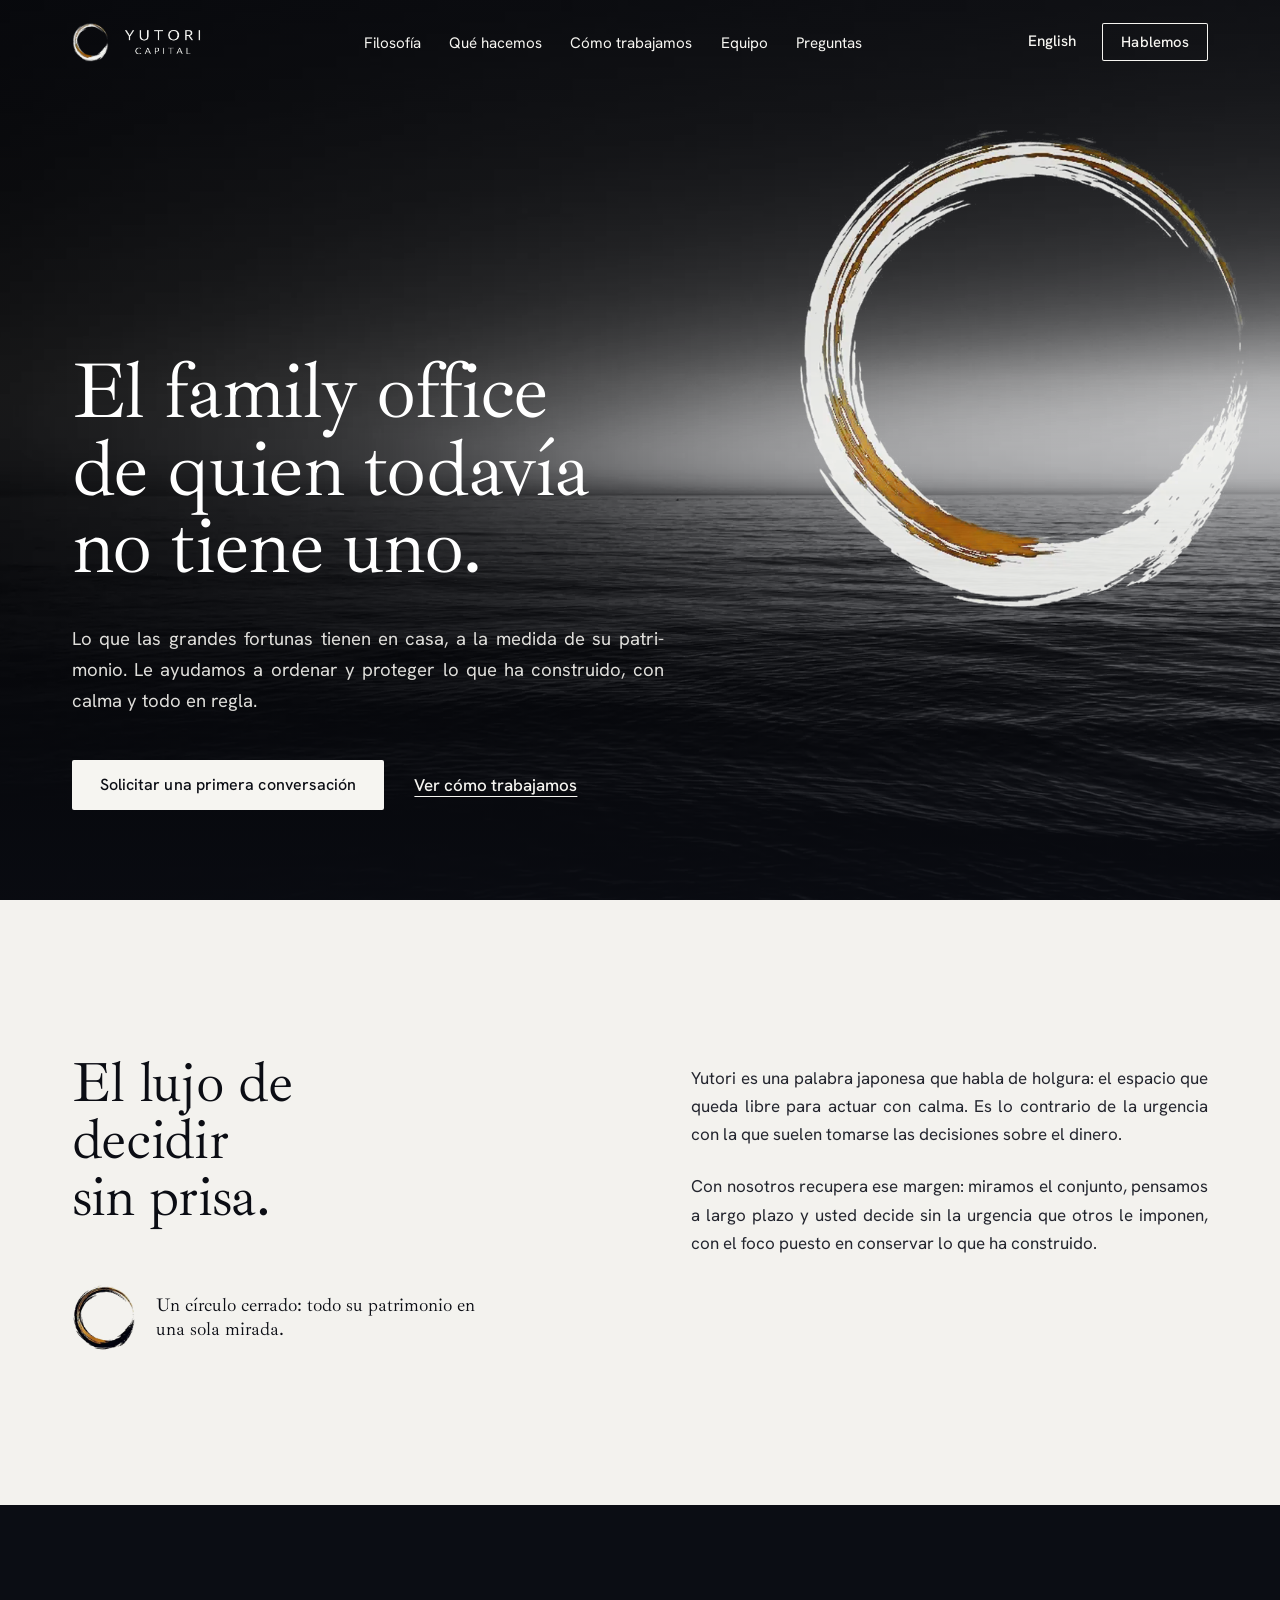
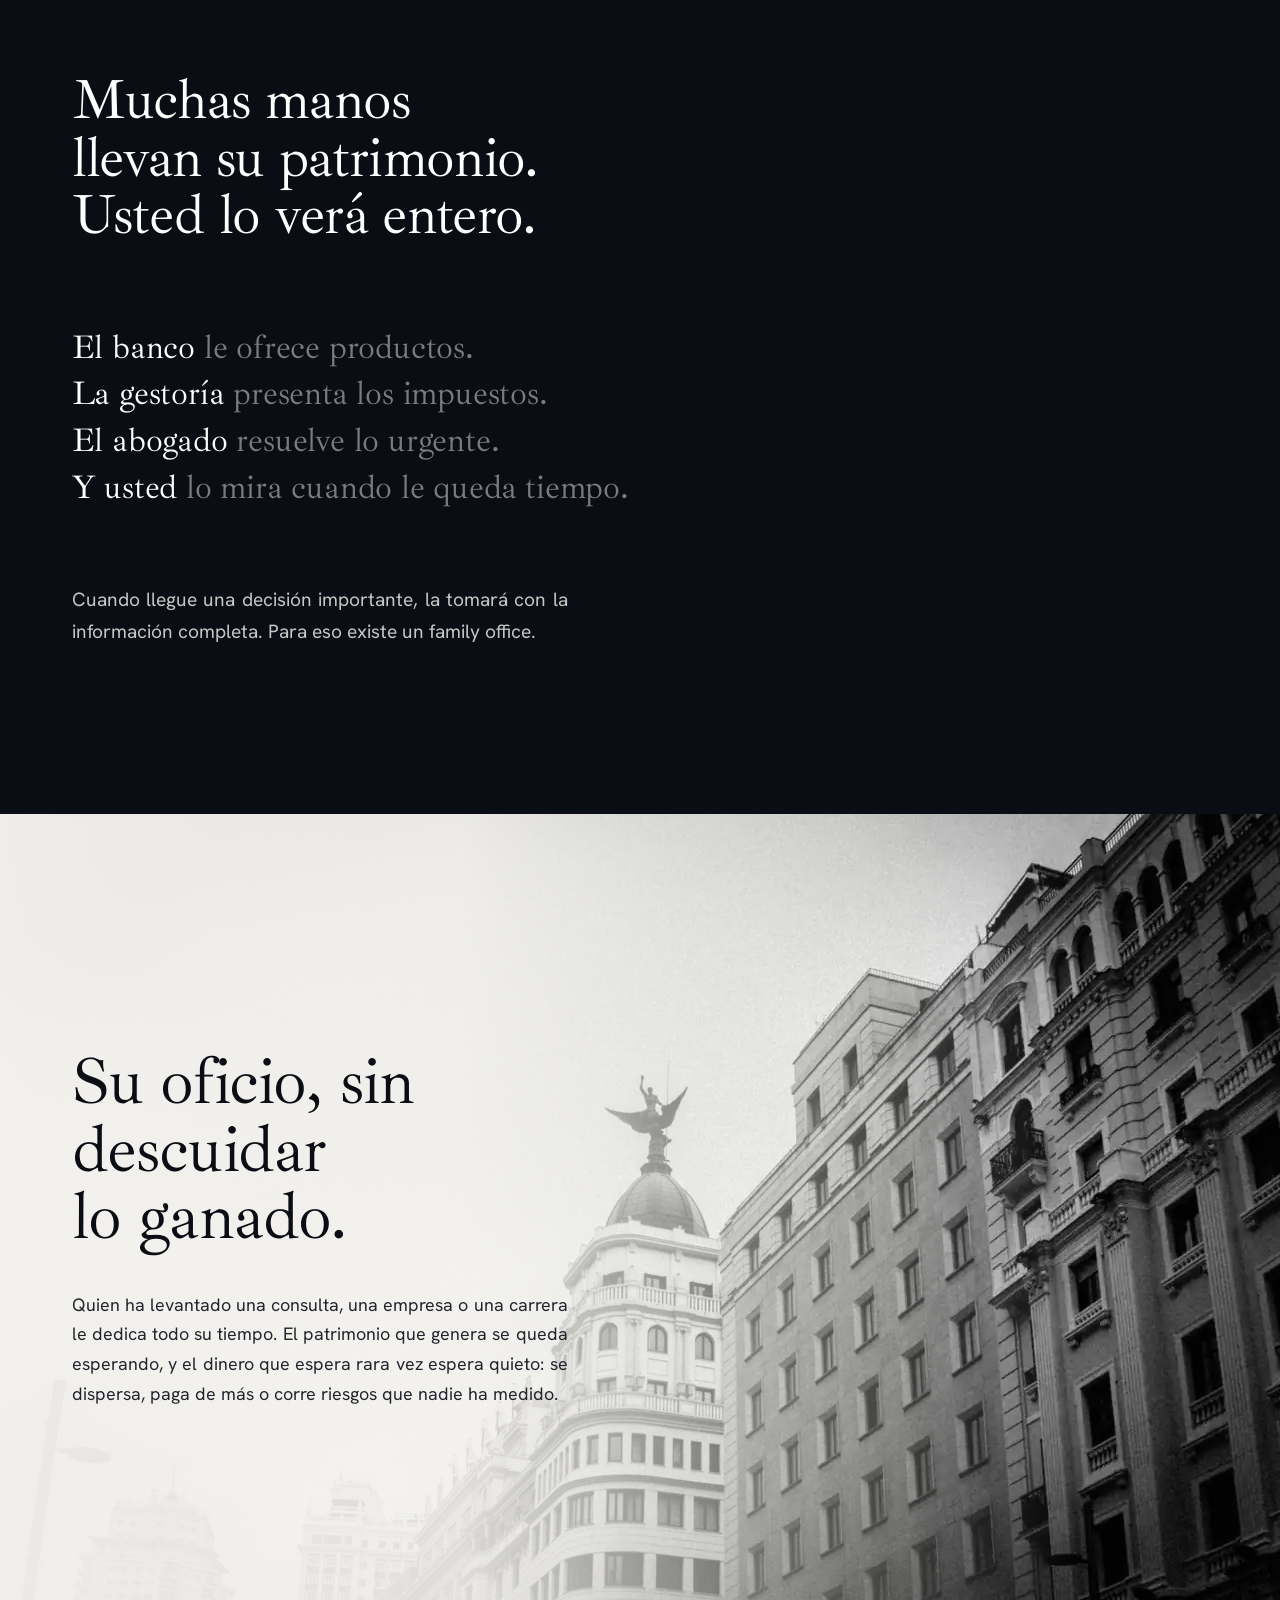
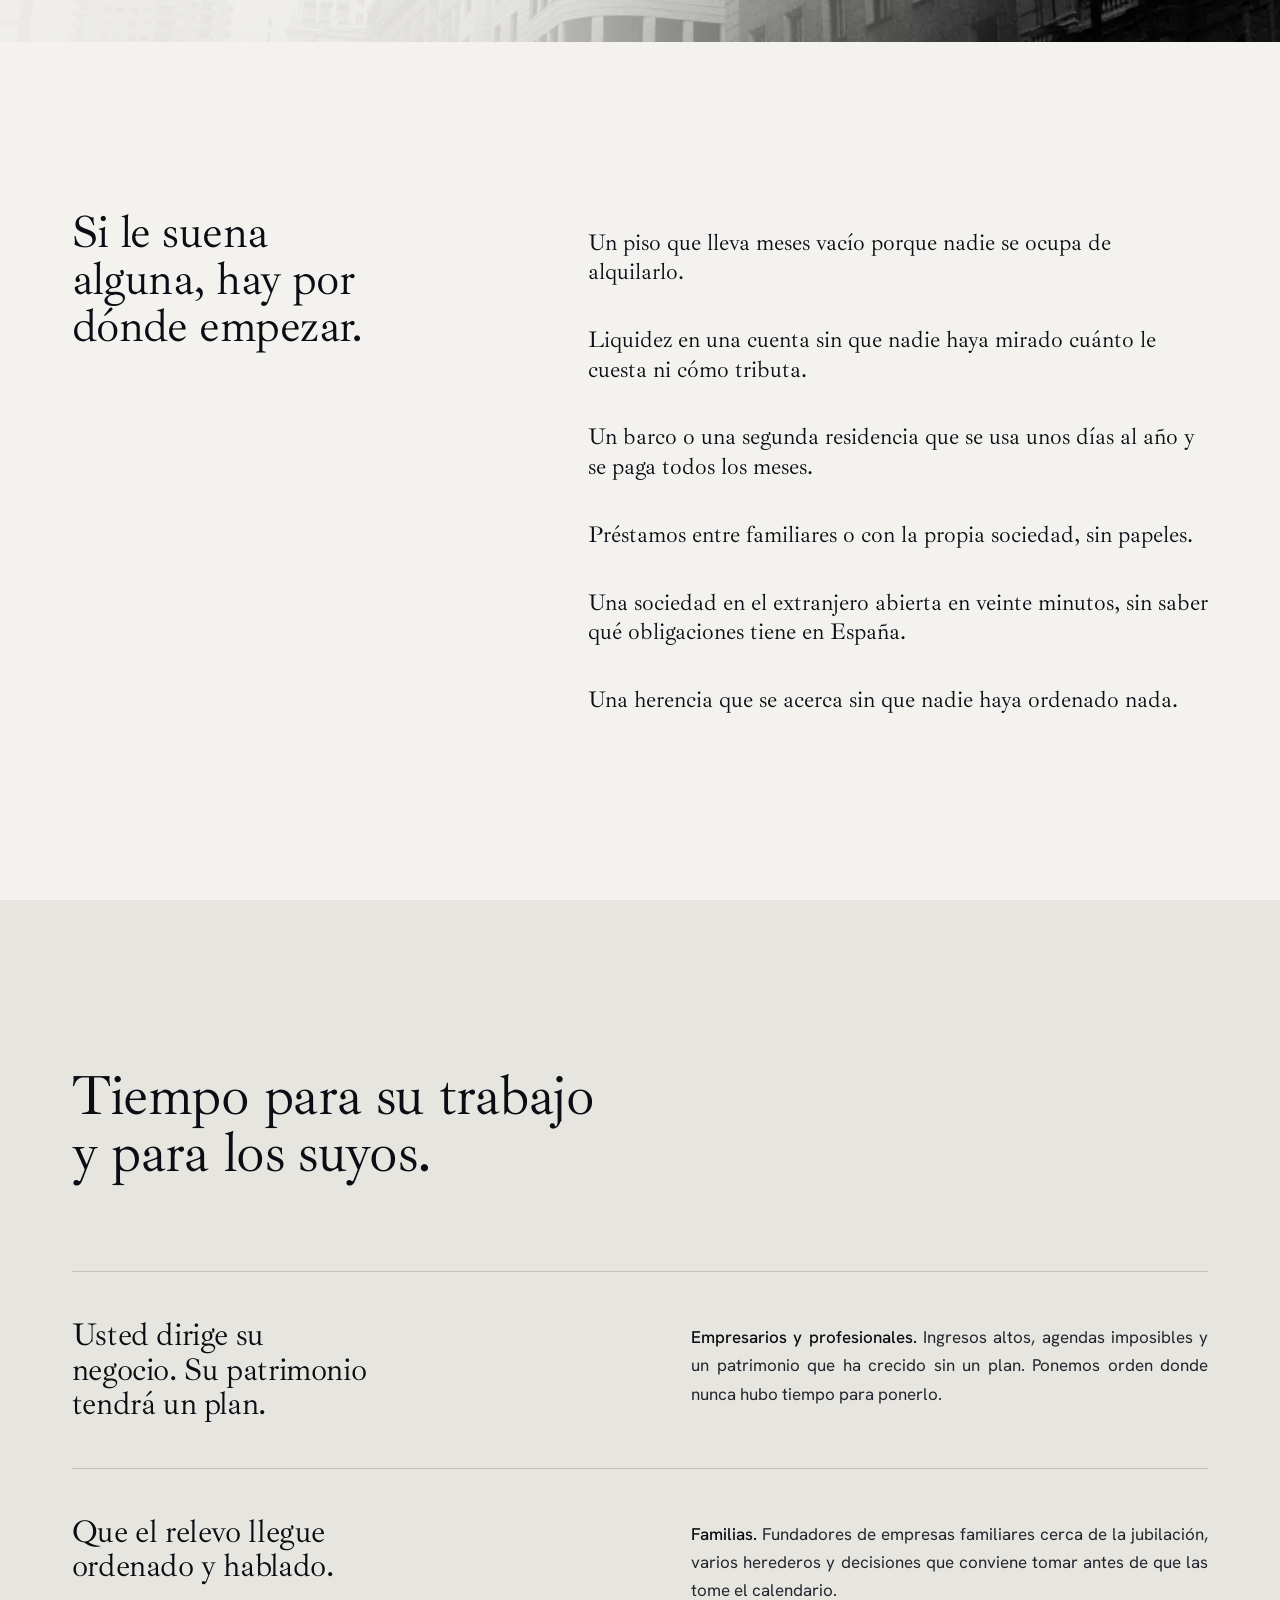
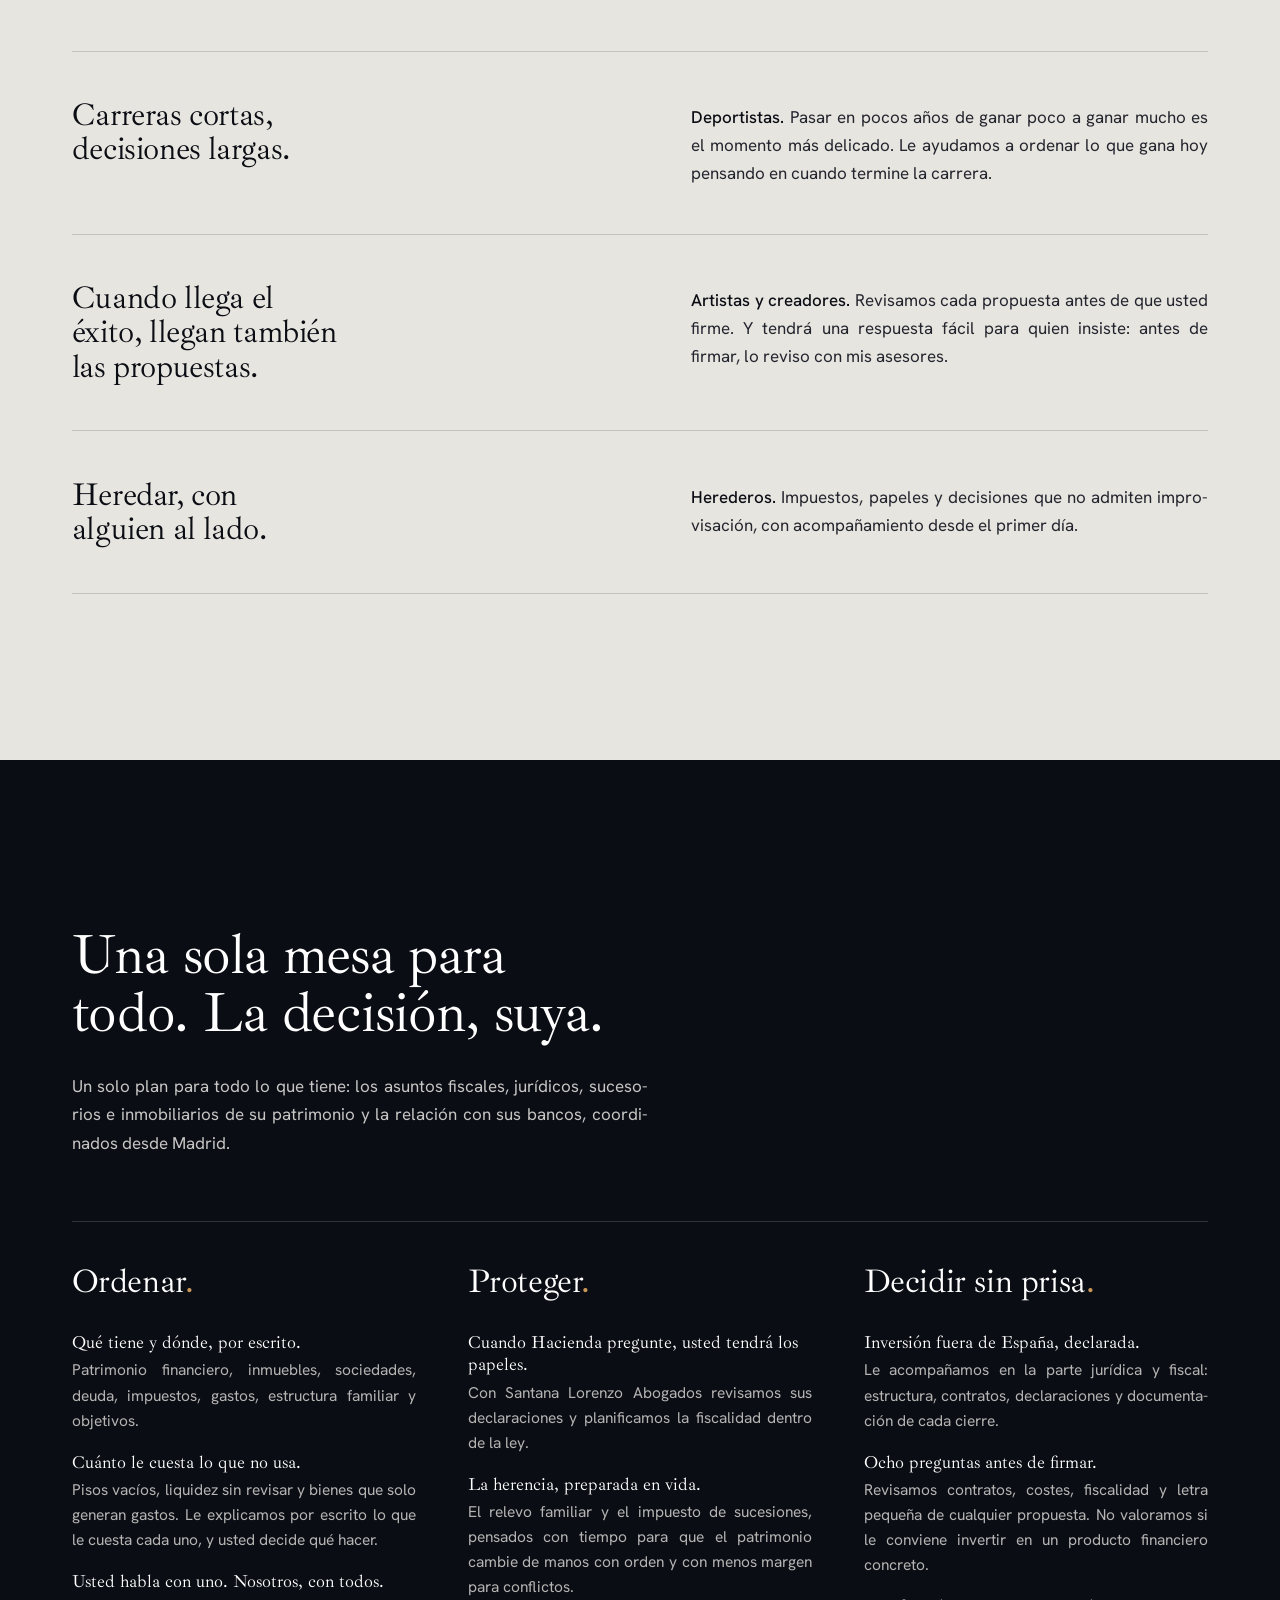
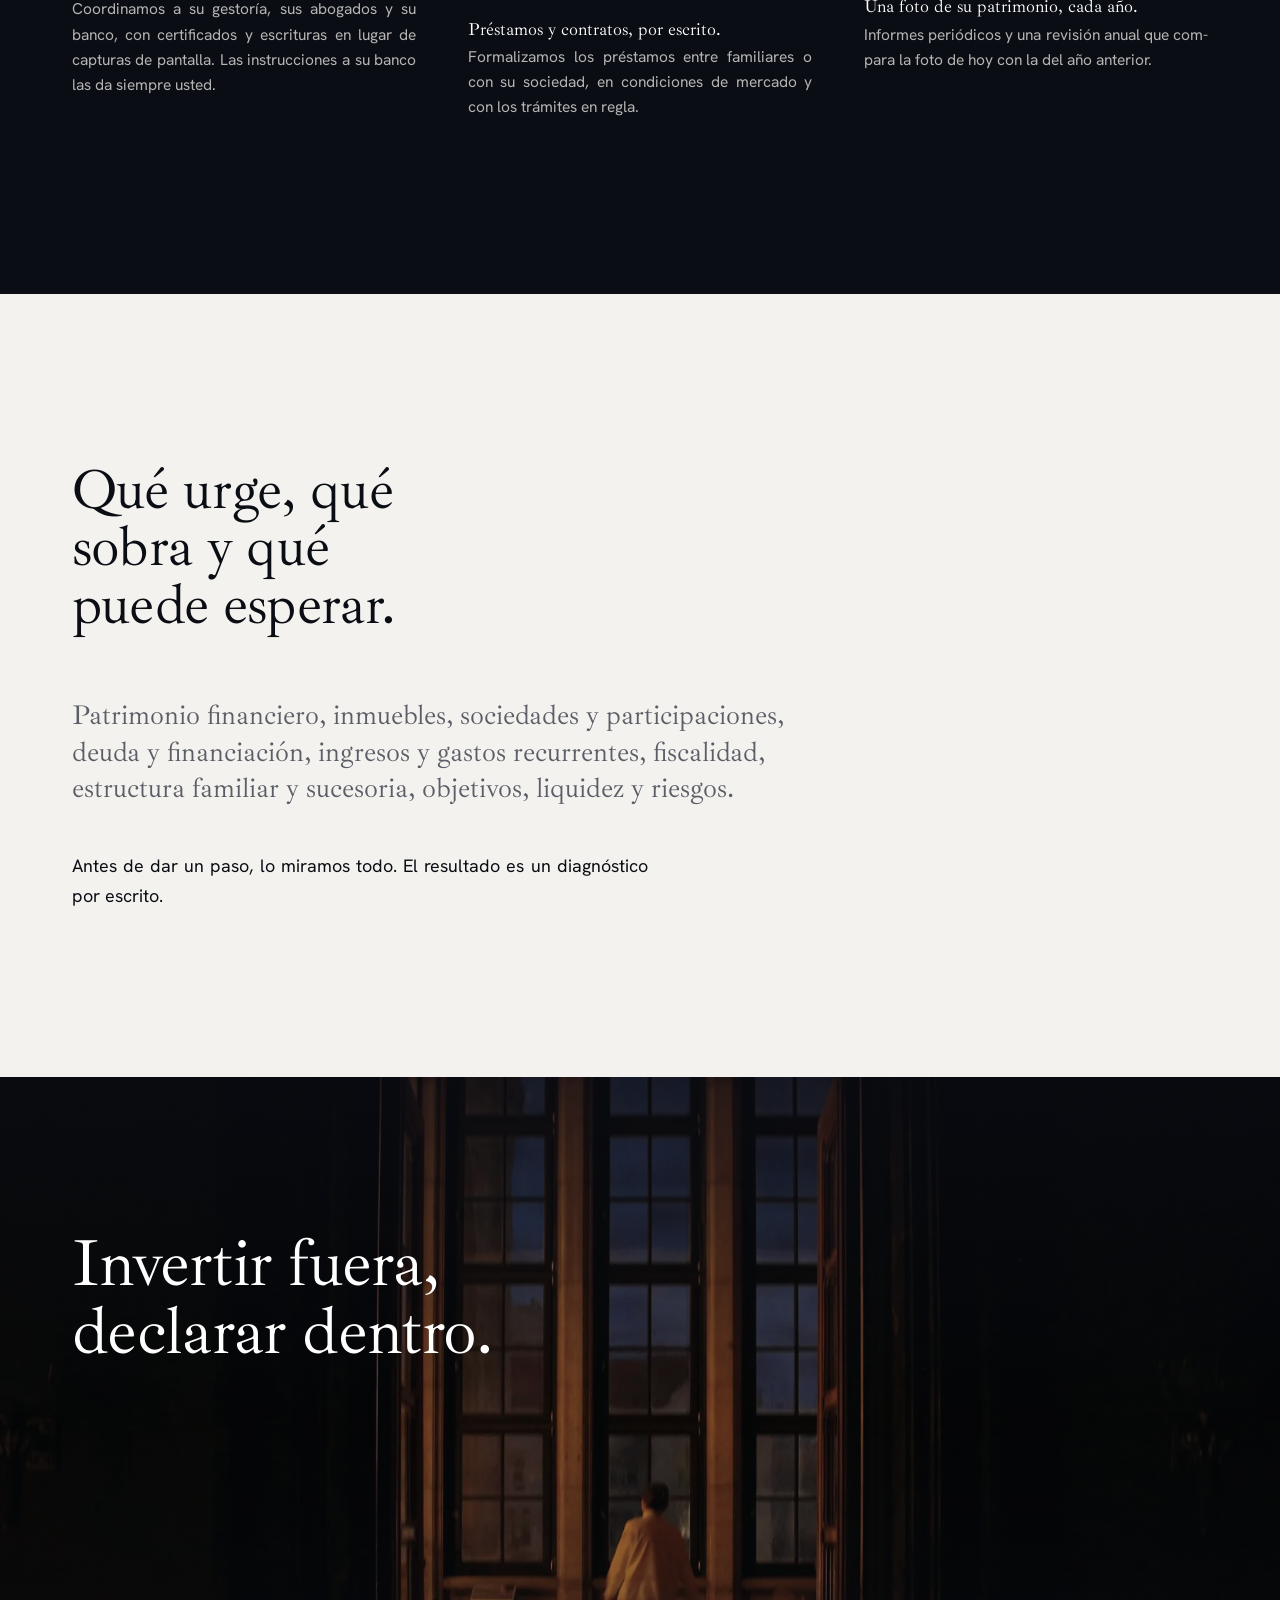
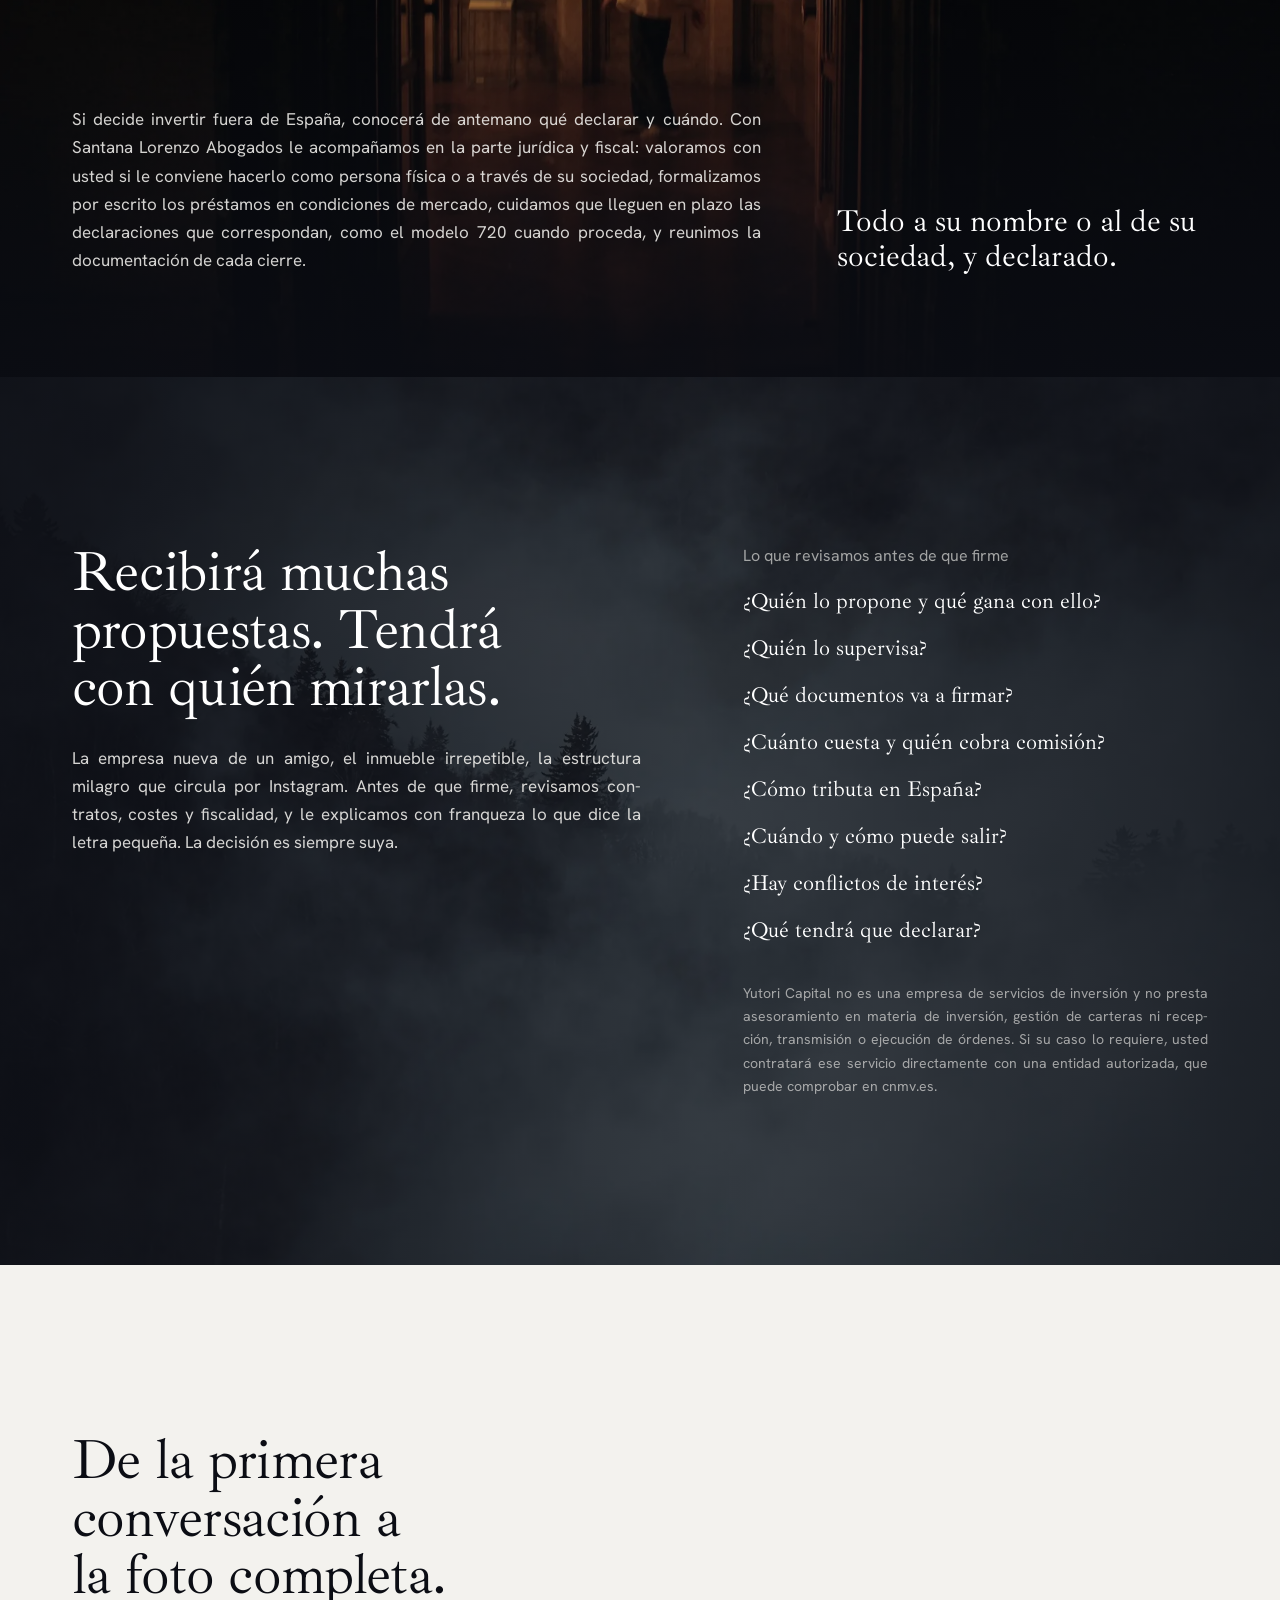
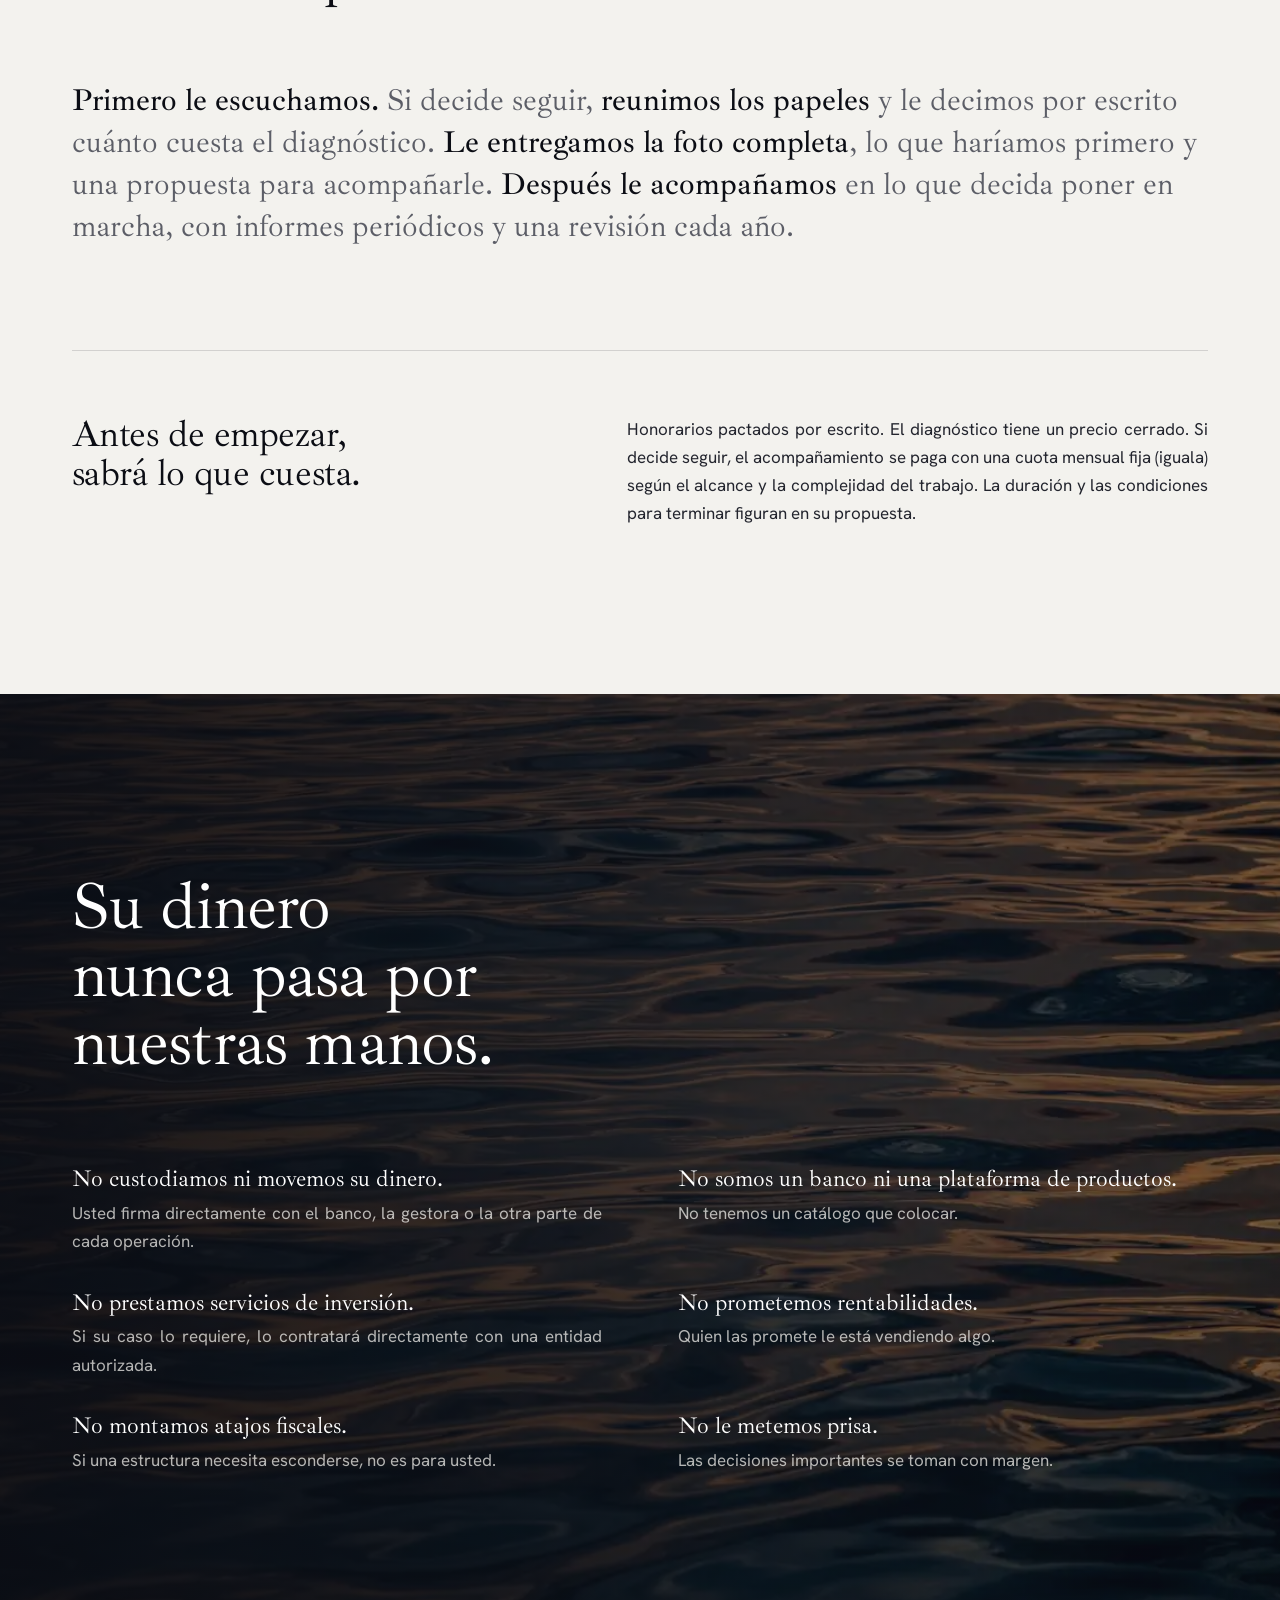
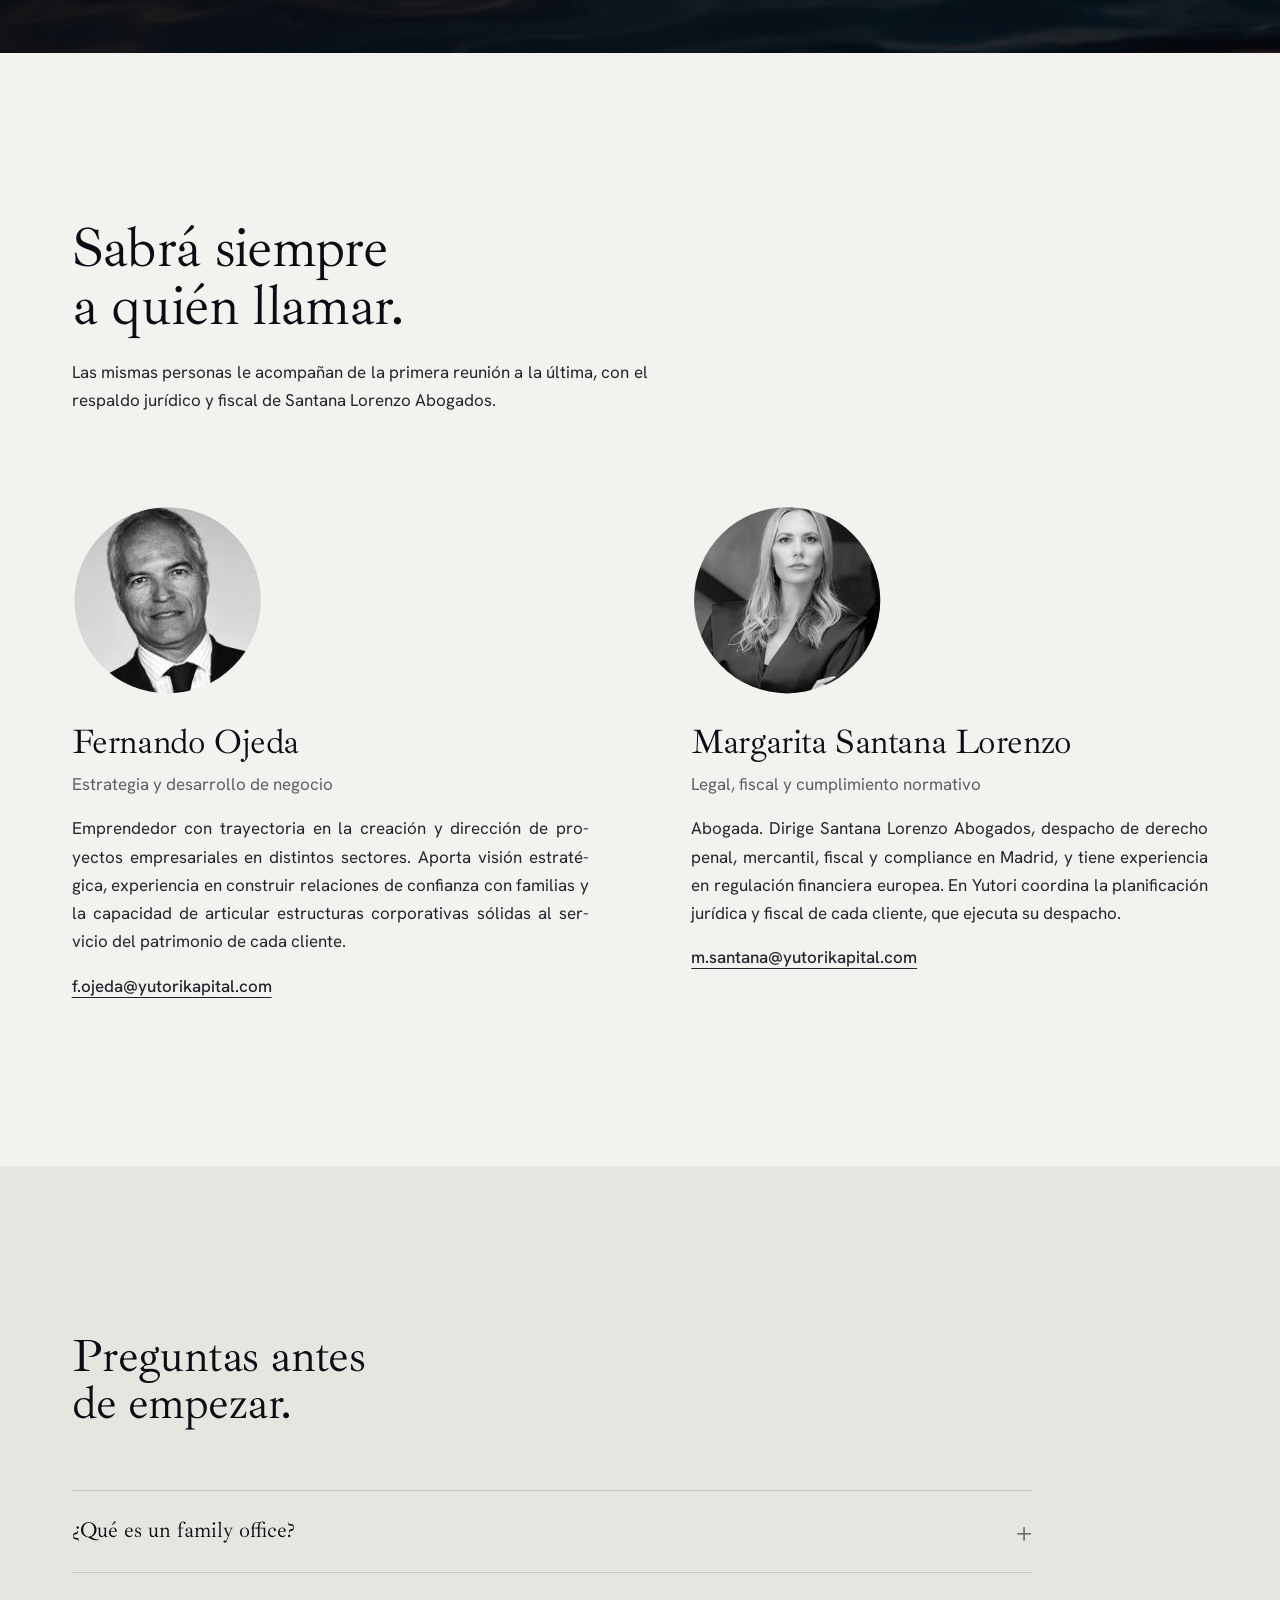
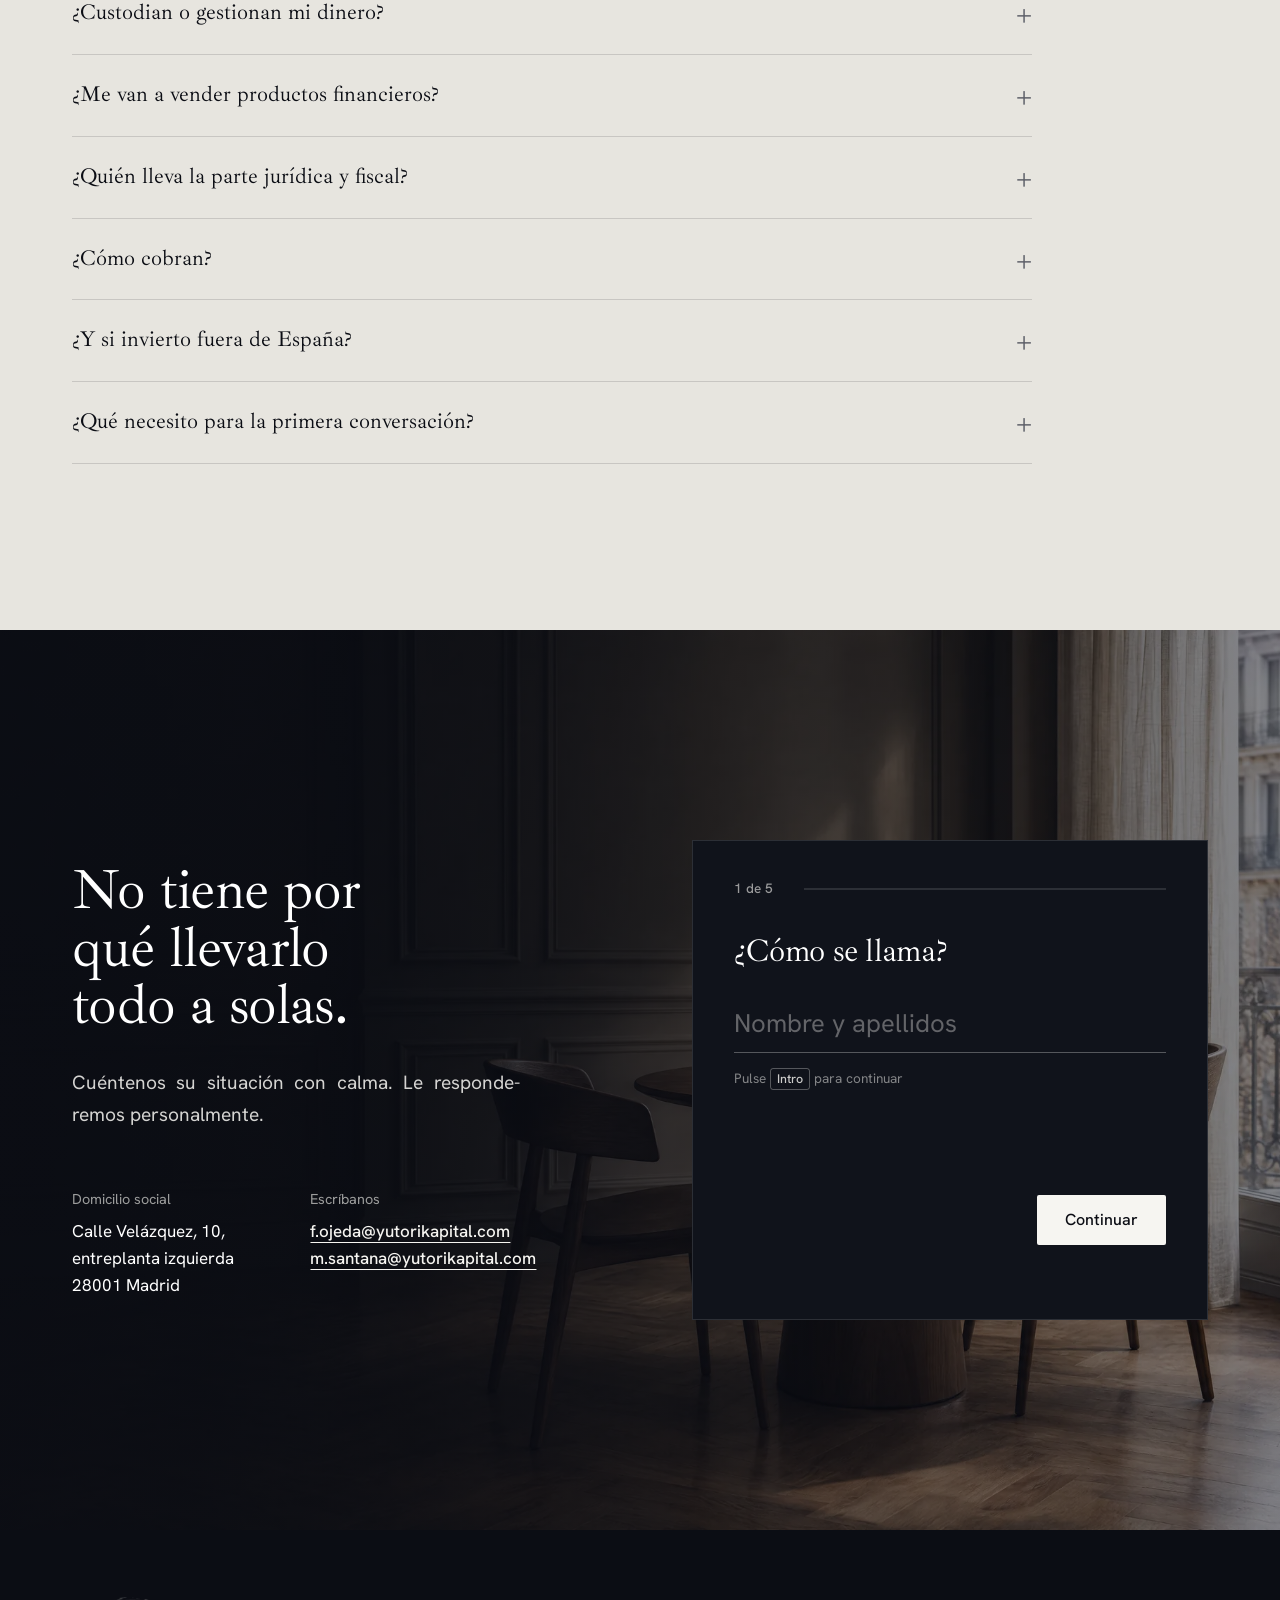
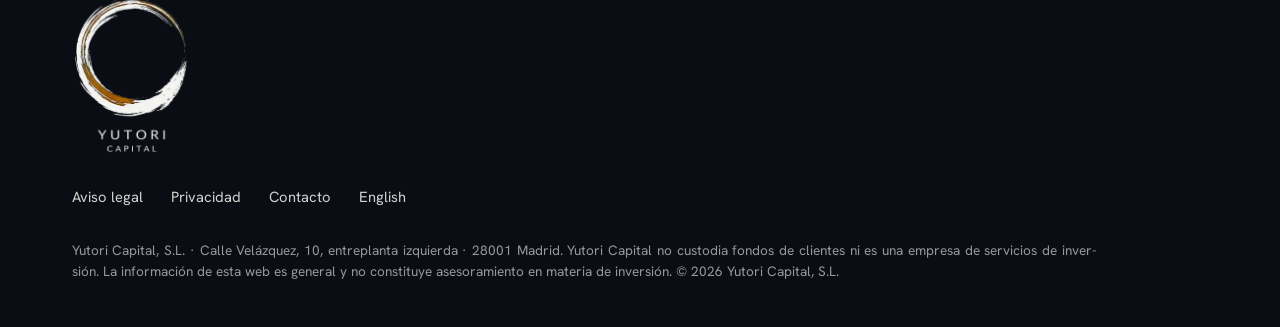
==== commit a68218d0: "Web pensada primero para movil y SEO en espanol e ingles Menu a pantalla completa, Hablemos contextu" ====
--- a/index.html
+++ b/index.html
@@ -4,60 +4,87 @@
 <head>
 <meta charset="utf-8"/>
 <meta content="width=device-width, initial-scale=1" name="viewport"/>
-<title>Family office y planificación patrimonial en Madrid | Yutori</title>
-<meta content="El family office de quien todavía no tiene uno. Diagnóstico patrimonial, orden fiscal y legal, sucesión y coordinación de asesores en Madrid." name="description"/>
+<title>Family office y planificación patrimonial en Madrid | Yutori Capital</title>
+<meta content="El family office de quien todavía no tiene uno. Todo su patrimonio por escrito, la herencia y el relevo preparados y un solo interlocutor en Madrid." name="description"/>
 <link href="https://yutorikapital.com/" rel="canonical"/>
 <link href="https://yutorikapital.com/" hreflang="es" rel="alternate"/>
-<link href="https://yutorikapital.com/en/" hreflang="en-US" rel="alternate"/>
+<link href="https://yutorikapital.com/en/" hreflang="en" rel="alternate"/>
 <link href="https://yutorikapital.com/" hreflang="x-default" rel="alternate"/>
 <meta content="index, follow" name="robots"/>
 <meta content="#0B0D14" name="theme-color"/>
 <meta content="website" property="og:type"/>
 <meta content="es_ES" property="og:locale"/>
+<meta content="en_US" property="og:locale:alternate"/>
 <meta content="Yutori Capital" property="og:site_name"/>
 <meta content="Yutori Capital | El family office de quien todavía no tiene uno" property="og:title"/>
 <meta content="Ordenamos y protegemos patrimonios que todavía no tienen una estructura propia, con calma y todo en regla." property="og:description"/>
 <meta content="https://yutorikapital.com/" property="og:url"/>
 <meta content="https://yutorikapital.com/assets/og-yutori.jpg" property="og:image"/>
+<meta content="1200" property="og:image:width"/>
+<meta content="630" property="og:image:height"/>
+<meta content="image/jpeg" property="og:image:type"/>
+<meta content="El family office de quien todavía no tiene uno. Yutori Capital, Madrid" property="og:image:alt"/>
 <meta content="summary_large_image" name="twitter:card"/>
+<meta content="El family office de quien todavía no tiene uno. Yutori Capital, Madrid" name="twitter:image:alt"/>
 <link href="assets/favicon.ico" rel="icon" sizes="48x48"/>
 <link href="assets/favicon-32.png" rel="icon" sizes="32x32" type="image/png"/>
 <link href="assets/favicon-180.png" rel="apple-touch-icon"/>
 <link href="https://fonts.googleapis.com" rel="preconnect"/>
 <link crossorigin="" href="https://fonts.gstatic.com" rel="preconnect"/>
 <link href="https://fonts.googleapis.com/css2?family=Ibarra+Real+Nova:wght@400;500&amp;family=Hanken+Grotesk:wght@300;400;500&amp;display=swap" rel="stylesheet"/>
-<link as="image" href="assets/fotos/portada-1920.webp" imagesizes="100vw" imagesrcset="assets/fotos/portada-960.webp 960w, assets/fotos/portada-1920.webp 1920w" rel="preload"/>
-<link href="styles.css?v=40cdb229" rel="stylesheet"/>
+<link as="image" href="assets/fotos/portada-1920.webp" imagesizes="100vw" imagesrcset="assets/fotos/portada-960.webp 960w, assets/fotos/portada-1920.webp 1920w" media="not all and (max-width: 760px) and (max-aspect-ratio: 3/4)" rel="preload"/>
+<link as="image" href="assets/fotos/portada-movil-900.webp" imagesizes="100vw" imagesrcset="assets/fotos/portada-movil-740.webp 740w, assets/fotos/portada-movil-900.webp 900w" media="(max-width: 760px) and (max-aspect-ratio: 3/4)" rel="preload"/>
+<link href="styles.css?v=42386477" rel="stylesheet"/>
 <script type="application/ld+json">
 {
   "@context": "https://schema.org",
   "@graph": [
     {
-      "@type": "ProfessionalService",
+      "@type": "Organization",
       "@id": "https://yutorikapital.com/#yutori",
       "name": "Yutori Capital",
       "legalName": "Yutori Capital, S.L.",
       "description": "Family office y planificación patrimonial en Madrid para patrimonios que todavía no tienen una estructura propia.",
       "url": "https://yutorikapital.com/",
-      "logo": "https://yutorikapital.com/assets/logo-yutori.png",
-      "image": "https://yutorikapital.com/assets/og-yutori.jpg",
+      "logo": { "@type": "ImageObject", "url": "https://yutorikapital.com/assets/logo-yutori.png", "width": 486, "height": 662 },
       "email": "f.ojeda@yutorikapital.com",
-      "address": { "@type": "PostalAddress", "streetAddress": "Calle Velázquez, 10", "postalCode": "28001", "addressLocality": "Madrid", "addressCountry": "ES" },
-      "areaServed": "ES",
+      "address": { "@type": "PostalAddress", "streetAddress": "Calle Velázquez, 10, entreplanta izquierda", "postalCode": "28001", "addressLocality": "Madrid", "addressCountry": "ES" },
+      "areaServed": { "@type": "Country", "name": "España" },
       "employee": [
         { "@type": "Person", "name": "Fernando Ojeda", "jobTitle": "Estrategia y desarrollo de negocio", "email": "f.ojeda@yutorikapital.com" },
         { "@type": "Person", "name": "Margarita Santana Lorenzo", "jobTitle": "Legal, fiscal y cumplimiento normativo", "email": "m.santana@yutorikapital.com" }
       ]
     },
     {
+      "@type": "WebSite",
+      "@id": "https://yutorikapital.com/#web",
+      "url": "https://yutorikapital.com/",
+      "name": "Yutori Capital",
+      "inLanguage": ["es", "en-US"],
+      "publisher": { "@id": "https://yutorikapital.com/#yutori" }
+    },
+    {
+      "@type": "WebPage",
+      "@id": "https://yutorikapital.com/#pagina",
+      "url": "https://yutorikapital.com/",
+      "name": "Family office y planificación patrimonial en Madrid | Yutori Capital",
+      "description": "El family office de quien todavía no tiene uno. Todo su patrimonio por escrito, la herencia y el relevo preparados y un solo interlocutor en Madrid.",
+      "inLanguage": "es",
+      "isPartOf": { "@id": "https://yutorikapital.com/#web" },
+      "about": { "@id": "https://yutorikapital.com/#yutori" },
+      "primaryImageOfPage": { "@type": "ImageObject", "url": "https://yutorikapital.com/assets/og-yutori.jpg", "width": 1200, "height": 630 }
+    },
+    {
       "@type": "FAQPage",
+      "@id": "https://yutorikapital.com/#preguntas",
+      "isPartOf": { "@id": "https://yutorikapital.com/#web" },
       "mainEntity": [
         { "@type": "Question", "name": "¿Qué es un family office?", "acceptedAnswer": { "@type": "Answer", "text": "Es la oficina que coordina los asuntos patrimoniales de una familia: inmuebles, sociedades, impuestos, sucesión y la relación con bancos y asesores. Las grandes fortunas tienen el suyo. Yutori ofrece ese enfoque de coordinación a patrimonios que no justifican una estructura propia, sin prestar servicios de inversión." } },
         { "@type": "Question", "name": "¿Custodian o gestionan mi dinero?", "acceptedAnswer": { "@type": "Answer", "text": "No. Su dinero sigue en sus cuentas, a su nombre o al de su sociedad, y las órdenes las da siempre usted. Nosotros ordenamos la información, coordinamos a sus asesores y le acompañamos." } },
         { "@type": "Question", "name": "¿Me van a vender productos financieros?", "acceptedAnswer": { "@type": "Answer", "text": "No tenemos productos que colocar. Yutori Capital no es una empresa de servicios de inversión. Si su caso requiere asesoramiento en materia de inversión, usted lo contratará directamente con una entidad autorizada, y la decisión final es siempre suya." } },
         { "@type": "Question", "name": "¿Quién lleva la parte jurídica y fiscal?", "acceptedAnswer": { "@type": "Answer", "text": "Santana Lorenzo Abogados, el despacho que dirige Margarita Santana Lorenzo. Yutori coordina el trabajo y el despacho lo ejecuta." } },
         { "@type": "Question", "name": "¿Cómo cobran?", "acceptedAnswer": { "@type": "Answer", "text": "Con honorarios pactados por escrito antes de empezar. Primero, el diagnóstico, con un precio cerrado. Después, si decide seguir, una cuota mensual fija (iguala) según el alcance y la complejidad del trabajo. La duración y las condiciones para terminar figuran en la propuesta." } },
-        { "@type": "Question", "name": "¿Pueden ayudarme a invertir fuera de España?", "acceptedAnswer": { "@type": "Answer", "text": "Sí, en la parte jurídica y fiscal: la estructura adecuada, los contratos, las declaraciones que correspondan, como el modelo 720 cuando proceda, y la documentación de cada cierre, para que todo quede declarado." } },
+        { "@type": "Question", "name": "¿Y si invierto fuera de España?", "acceptedAnswer": { "@type": "Answer", "text": "Le acompañamos en la parte jurídica y fiscal: la estructura adecuada, los contratos, las declaraciones que correspondan, como el modelo 720 cuando proceda, y la documentación de cada cierre, para que todo quede declarado." } },
         { "@type": "Question", "name": "¿Qué necesito para la primera conversación?", "acceptedAnswer": { "@type": "Answer", "text": "Solo contarnos su situación. Antes de reunirnos le confirmaremos si esa primera conversación tiene coste. Si decide seguir, le diremos qué documentación reunir y el precio del diagnóstico." } }
       ]
     }
@@ -70,12 +97,12 @@
 <header class="cab" id="cab">
 <div class="env">
 <a aria-label="Yutori Capital, inicio" class="marca" href="#inicio">
-<img alt="" class="m-enso logo-claro" height="516" src="assets/enso-claro.webp" width="486"/>
-<img alt="" class="m-enso logo-oscuro" height="516" src="assets/enso.webp" width="486"/>
+<img alt="" class="m-enso logo-claro" height="191" src="assets/enso-claro-180.webp" width="180"/>
+<img alt="" class="m-enso logo-oscuro" height="191" src="assets/enso-180.webp" width="180"/>
 <img alt="Yutori Capital" class="m-texto logo-claro" height="117" src="assets/wordmark-claro.webp" width="303"/>
 <img alt="" class="m-texto logo-oscuro" height="117" src="assets/wordmark.webp" width="303"/>
 </a>
-<nav aria-label="Principal">
+<nav aria-label="Principal" id="menu-principal">
 <ul class="menu">
 <li><a href="#filosofia">Filosofía</a></li>
 <li><a href="#servicios">Qué hacemos</a></li>
@@ -83,20 +110,25 @@
 <li><a href="#equipo">Equipo</a></li>
 <li><a href="#preguntas">Preguntas</a></li>
 </ul>
+<div class="menu-pie">
+<a class="btn btn-blanco" href="#contacto">Solicitar una primera conversación</a>
+<a class="idioma-menu" data-cambio-idioma="" href="en/" hreflang="en" lang="en">English</a>
+</div>
 </nav>
 <div class="cab-acciones">
-<a aria-label="Read this page in English" class="idioma" data-cambio-idioma="" href="en/" hreflang="en-US" lang="en"><span class="idioma-corto">EN</span><span class="idioma-largo">English</span></a>
+<a aria-label="Read this page in English" class="idioma" data-cambio-idioma="" href="en/" hreflang="en" lang="en"><span class="idioma-corto">EN</span><span class="idioma-largo">English</span></a>
 <a class="btn btn-borde" href="#contacto">Hablemos</a>
+<button aria-controls="menu-principal" aria-expanded="false" class="abre-menu" type="button">Menú</button>
 </div>
 </div>
 </header>
 <main id="contenido">
 <section aria-labelledby="titular" class="foto-seccion portada" id="inicio">
-<img alt="Mar en calma en blanco y negro, con la luz del horizonte al fondo" class="fondo" fetchpriority="high" height="1280" sizes="100vw" src="assets/fotos/portada-1920.webp" srcset="assets/fotos/portada-960.webp 960w, assets/fotos/portada-1920.webp 1920w" width="1920"/>
-<div aria-hidden="true" class="enso-hero"><img alt="" height="1032" src="assets/enso-claro@2x.webp" width="972"/></div>
+<picture><source media="(max-width: 760px) and (max-aspect-ratio: 3/4)" sizes="100vw" srcset="assets/fotos/portada-movil-740.webp 740w, assets/fotos/portada-movil-900.webp 900w"/><img alt="Mar en calma en blanco y negro, con la luz del horizonte al fondo" class="fondo" fetchpriority="high" height="1280" sizes="100vw" src="assets/fotos/portada-1920.webp" srcset="assets/fotos/portada-960.webp 960w, assets/fotos/portada-1920.webp 1920w" width="1920"/></picture>
+<div aria-hidden="true" class="enso-hero"><img alt="" fetchpriority="high" height="1032" sizes="(max-width: 760px) and (max-height: 760px) min(44vw, 190px), (max-width: 760px) min(54vw, 250px), min(37vw, 600px)" src="assets/enso-claro-640.webp" srcset="assets/enso-claro-420.webp 420w, assets/enso-claro-640.webp 640w, assets/enso-claro-760.webp 760w, assets/enso-claro@2x.webp 972w" width="972"/></div>
 <div class="env">
 <h1 id="titular">El family office de quien todavía no tiene uno.</h1>
-<p class="entrada">Lo que las gran­des for­tu­nas tie­nen en casa, a la me­dida de su pa­tri­mo­nio. Le ayu­da­mos a or­de­nar y pro­te­ger lo que ha cons­truido, con calma y todo en regla.</p>
+<p class="entrada">Lo que las grandes for­tunas tienen en casa, a la medida de su patri­monio. Le ayu­damos a ordenar y pro­teger lo que ha cons­truido, con calma y todo en regla.</p>
 <div class="acciones">
 <a class="btn btn-blanco" href="#contacto">Solicitar una primera conversación</a>
 <a class="enlace-claro" href="#metodo">Ver cómo trabajamos</a>
@@ -107,32 +139,32 @@
 <div class="filo-texto">
 <h2 id="t-filosofia">El lujo de decidir sin prisa.</h2>
 <div class="filo-parrafos">
-<p class="primero">Yu­tori es una pa­la­bra ja­po­nesa que habla de hol­gura: el es­pa­cio que queda libre para ac­tuar con calma. Es lo con­tra­rio de la ur­gen­cia con la que sue­len to­marse las de­ci­sio­nes sobre el di­nero.</p>
-<p>Con no­so­tros re­cu­pera ese mar­gen: mi­ra­mos el con­junto, pen­sa­mos a largo plazo y usted de­cide sin la ur­gen­cia que otros le im­po­nen, con el foco puesto en con­ser­var lo que ha cons­truido.</p>
+<p class="primero">Yutori es una palabra japo­nesa que habla de hol­gura: el espacio que queda libre para actuar con calma. Es lo con­trario de la urgencia con la que suelen tomarse las deci­siones sobre el dinero.</p>
+<p>Con noso­tros recu­pera ese margen: miramos el con­junto, pen­samos a largo plazo y usted decide sin la urgencia que otros le imponen, con el foco puesto en con­servar lo que ha construido.</p>
 </div>
 <div class="filo-marca">
-<img alt="" height="516" loading="lazy" src="assets/enso.webp" width="486"/>
+<img alt="" height="191" loading="lazy" src="assets/enso-180.webp" width="180"/>
 <p class="nohyph">Un círculo cerrado: todo su patrimonio en una sola mirada.</p>
 </div>
 </div>
 </section>
 <section aria-labelledby="t-manos" class="bloque oscuro manos" id="manos">
 <div class="env">
-<h2 id="t-manos">Muchas manos llevan su patrimonio. Usted lo verá entero.</h2>
+<h2 id="t-manos"><span class="golpe">Muchas manos llevan su patrimonio.</span> <span class="golpe">Usted lo verá entero.</span></h2>
 <ul class="cascada nohyph">
 <li><b>El banco</b> le ofrece productos.</li>
 <li><b>La gestoría</b> presenta los impuestos.</li>
 <li><b>El abogado</b> resuelve lo urgente.</li>
 <li><b>Y usted</b> lo mira cuando le queda tiempo.</li>
 </ul>
-<p class="remate">Cuando lle­gue una de­ci­sión im­por­tante, la to­mará con la in­for­ma­ción com­pleta. Para eso existe un fa­mily office.</p>
+<p class="remate">Cuando llegue una deci­sión impor­tante, la tomará con la infor­ma­ción com­pleta. Para eso existe un family office.</p>
 </div>
 </section>
 <section aria-labelledby="t-conservar" class="foto-seccion conservar" id="conservar">
-<img alt="Edificios de la Gran Vía de Madrid en blanco y negro, con una estatua alada sobre la cúpula" class="fondo" height="1280" loading="lazy" sizes="100vw" src="assets/fotos/conservar-madrid-1920.webp" srcset="assets/fotos/conservar-madrid-960.webp 960w, assets/fotos/conservar-madrid-1920.webp 1920w" width="1920"/>
+<img alt="Edificios de la Gran Vía de Madrid en blanco y negro, con una estatua alada sobre la cúpula" class="fondo" height="1280" loading="lazy" sizes="100vw" src="assets/fotos/conservar-madrid-v2-1920.webp" srcset="assets/fotos/conservar-madrid-v2-960.webp 960w, assets/fotos/conservar-madrid-v2-1280.webp 1280w, assets/fotos/conservar-madrid-v2-1920.webp 1920w" width="1920"/>
 <div class="env">
 <h2 id="t-conservar">Su oficio, sin descuidar lo ganado.</h2>
-<p>Quien ha le­van­tado una con­sulta, una em­presa o una ca­rrera le de­dica todo su tiempo. El pa­tri­mo­nio que ge­nera se queda es­pe­rando, y el di­nero que es­pera rara vez es­pera quieto: se dis­persa, paga de más o corre ries­gos que nadie ha me­dido.</p>
+<p>Quien ha levan­tado una con­sulta, una empresa o una carrera le dedica todo su tiempo. El patri­monio que genera se queda espe­rando, y el dinero que espera rara vez espera quieto: se dis­persa, paga de más o corre riesgos que nadie ha medido.</p>
 </div>
 </section>
 <section aria-labelledby="t-suena" class="bloque situaciones" id="situaciones">
@@ -140,7 +172,7 @@
 <h2 id="t-suena">Si le suena alguna, hay por dónde empezar.</h2>
 <ul class="nohyph">
 <li>Un piso que lleva meses vacío porque nadie se ocupa de alquilarlo.</li>
-<li>Liquidez parada en una cuenta que no rinde.</li>
+<li>Liquidez en una cuenta sin que nadie haya mirado cuánto le cuesta ni cómo tributa.</li>
 <li>Un barco o una segunda residencia que se usa unos días al año y se paga todos los meses.</li>
 <li>Préstamos entre familiares o con la propia sociedad, sin papeles.</li>
 <li>Una sociedad en el extranjero abierta en veinte minutos, sin saber qué obligaciones tiene en España.</li>
@@ -152,41 +184,41 @@
 <div class="env">
 <h2 id="t-quien">Tiempo para su trabajo y para los suyos.</h2>
 <div class="lista-perfiles">
-<article><h3>Usted dirige su negocio. Su patrimonio tendrá un plan.</h3><p><b>Em­pre­sa­rios y pro­fe­sio­na­les.</b> In­gre­sos altos, agen­das im­po­si­bles y un pa­tri­mo­nio que ha cre­cido sin un plan. Po­ne­mos orden donde nunca hubo tiempo para po­nerlo.</p></article>
-<article><h3>Que el relevo llegue ordenado y hablado.</h3><p><b>Fa­mi­lias.</b> Fun­da­do­res cerca de la ju­bi­la­ción, va­rios he­re­de­ros y de­ci­sio­nes que con­viene tomar antes de que las tome el ca­len­da­rio.</p></article>
-<article><h3>Carreras cortas, decisiones largas.</h3><p><b>De­por­tis­tas.</b> Pasar en pocos años de ganar poco a ganar mucho es el mo­mento más de­li­cado. Le ayu­da­mos a or­de­nar lo que gana hoy pen­sando en cuando ter­mine la ca­rrera.</p></article>
-<article><h3>Cuando llega el éxito, llegan también las propuestas.</h3><p><b>Ar­tis­tas y crea­do­res.</b> Re­vi­sa­mos cada pro­puesta antes de que usted firme. Y ten­drá una res­puesta fácil para quien in­siste: antes de fir­mar, lo re­viso con mis ase­so­res.</p></article>
-<article><h3>Heredar, con alguien al lado.</h3><p><b>He­re­de­ros.</b> Im­pues­tos, pa­pe­les y de­ci­sio­nes que no ad­mi­ten im­pro­vi­sación, con acom­pa­ña­miento desde el pri­mer día.</p></article>
+<article><h3><span class="golpe">Usted dirige su negocio.</span> <span class="golpe">Su patrimonio tendrá un plan.</span></h3><p><b>Empre­sa­rios y pro­fe­sio­nales.</b> Ingresos altos, agendas impo­si­bles y un patri­monio que ha cre­cido sin un plan. Ponemos orden donde nunca hubo tiempo para ponerlo.</p></article>
+<article><h3>Que el relevo llegue ordenado y hablado.</h3><p><b>Fami­lias.</b> Fun­da­dores de empresas fami­liares cerca de la jubi­la­ción, varios here­deros y deci­siones que con­viene tomar antes de que las tome el calendario.</p></article>
+<article><h3>Carreras cortas, decisiones largas.</h3><p><b>Depor­tistas.</b> Pasar en pocos años de ganar poco a ganar mucho es el momento más deli­cado. Le ayu­damos a ordenar lo que gana hoy pen­sando en cuando ter­mine la carrera.</p></article>
+<article><h3>Cuando llega el éxito, llegan también las propuestas.</h3><p><b>Artistas y crea­dores.</b> Revi­samos cada pro­puesta antes de que usted firme. Y tendrá una res­puesta fácil para quien insiste: antes de firmar, lo reviso con mis asesores.</p></article>
+<article><h3>Heredar, con alguien al lado.</h3><p><b>Here­deros.</b> Impuestos, papeles y deci­siones que no admiten impro­vi­sación, con acom­pa­ña­miento desde el primer día.</p></article>
 </div>
 </div>
 </section>
 <section aria-labelledby="t-servicios" class="bloque oscuro servicios" id="servicios">
 <div class="env">
-<h2 id="t-servicios">Una sola mesa para todo. La decisión, suya.</h2>
-<p class="sub">Coor­di­na­mos los asun­tos fis­ca­les, ju­rí­di­cos e in­mo­bi­lia­rios de su pa­tri­mo­nio y la re­la­ción con sus ban­cos, con un solo plan para todo lo que tiene.</p>
+<h2 id="t-servicios"><span class="golpe">Una sola mesa para todo.</span> <span class="golpe">La decisión, suya.</span></h2>
+<p class="sub">Un solo plan para todo lo que tiene: los asuntos fis­cales, jurí­dicos, suce­so­rios e inmo­bi­lia­rios de su patri­monio y la rela­ción con sus bancos, coor­di­nados desde Madrid.</p>
 <div class="pilares">
 <div class="pilar">
 <h3>Ordenar<span>.</span></h3>
 <ul>
-<li><strong>Qué tiene y dónde, por es­crito.</strong> Pa­tri­mo­nio fi­nan­ciero, in­mue­bles, so­cie­da­des, deuda, im­pues­tos, gas­tos, es­truc­tura fa­mi­liar y ob­je­ti­vos.</li>
-<li><strong>Cuánto le cuesta lo que no tra­baja.</strong> Pisos va­cíos, li­qui­dez pa­rada y bienes que solo ge­ne­ran gas­tos. Le ex­pli­ca­mos por es­crito lo que le cuesta cada uno, y usted de­cide qué hacer.</li>
-<li><strong>Usted habla con uno. No­so­tros, con todos.</strong> Coor­di­na­mos a su ges­to­ría, sus abo­ga­dos y su banco, con cer­ti­fi­ca­dos y es­cri­tu­ras en lugar de cap­tu­ras de pan­ta­lla. Las ins­truc­cio­nes a su banco las da siem­pre usted.</li>
+<li><strong>Qué tiene y dónde, por escrito.</strong> Patri­monio finan­ciero, inmue­bles, socie­dades, deuda, impuestos, gastos, estruc­tura fami­liar y objetivos.</li>
+<li><strong>Cuánto le cuesta lo que no usa.</strong> Pisos vacíos, liquidez sin revisar y bienes que solo generan gastos. Le expli­camos por escrito lo que le cuesta cada uno, y usted decide qué hacer.</li>
+<li><strong>Usted habla con uno. Noso­tros, con todos.</strong> Coor­di­namos a su ges­toría, sus abo­gados y su banco, con cer­ti­fi­cados y escri­turas en lugar de cap­turas de pan­talla. Las ins­truc­ciones a su banco las da siempre usted.</li>
 </ul>
 </div>
 <div class="pilar">
 <h3>Proteger<span>.</span></h3>
 <ul>
-<li><strong>Cuando Ha­cienda pre­gunte, usted ten­drá los pa­pe­les.</strong> Con San­tana Lo­renzo Abo­ga­dos re­vi­sa­mos sus de­cla­ra­cio­nes y pla­ni­fi­ca­mos la fis­ca­li­dad den­tro de la ley.</li>
-<li><strong>La he­ren­cia, pre­pa­rada en vida.</strong> Pre­pa­ra­mos la he­ren­cia y el re­levo fa­mi­liar para que el pa­tri­mo­nio cam­bie de manos con orden y con menos mar­gen para con­flic­tos.</li>
-<li><strong>Prés­ta­mos y con­tra­tos, por es­crito.</strong> For­ma­li­za­mos los prés­ta­mos entre fa­mi­lia­res o con su so­cie­dad, en con­di­cio­nes de mer­cado y con los trá­mi­tes en regla.</li>
+<li><strong>Cuando Hacienda pre­gunte, usted tendrá los papeles.</strong> Con Santana Lorenzo Abogados revi­samos sus decla­ra­ciones y pla­ni­fi­camos la fis­ca­lidad dentro de la ley.</li>
+<li><strong>La herencia, pre­pa­rada en vida.</strong> El relevo fami­liar y el impuesto de suce­siones, pen­sados con tiempo para que el patri­monio cambie de manos con orden y con menos margen para conflictos.</li>
+<li><strong>Prés­tamos y con­tratos, por escrito.</strong> For­ma­li­zamos los prés­tamos entre fami­liares o con su sociedad, en con­di­ciones de mer­cado y con los trá­mites en regla.</li>
 </ul>
 </div>
 <div class="pilar">
 <h3>Decidir sin prisa<span>.</span></h3>
 <ul>
-<li><strong>In­ver­sión fuera de Es­paña, de­cla­rada.</strong> Le acom­pa­ña­mos en la parte ju­rí­dica y fis­cal: es­truc­tura, con­tra­tos, de­cla­ra­cio­nes y do­cu­men­ta­ción de cada cie­rre.</li>
-<li><strong>Ocho pre­gun­tas antes de fir­mar.</strong> Re­vi­sa­mos con­tra­tos, cos­tes, fis­ca­li­dad y letra pe­queña de cual­quier pro­puesta. No va­lo­ra­mos si le con­viene in­ver­tir en un pro­ducto fi­nan­ciero con­creto.</li>
-<li><strong>Una foto de su pa­tri­mo­nio, cada año.</strong> In­for­mes pe­rió­di­cos y una re­vi­sión anual que com­para la foto de hoy con la del año an­te­rior.</li>
+<li><strong>Inver­sión fuera de España, decla­rada.</strong> Le acom­pa­ñamos en la parte jurí­dica y fiscal: estruc­tura, con­tratos, decla­ra­ciones y docu­men­ta­ción de cada cierre.</li>
+<li><strong>Ocho pre­guntas antes de firmar.</strong> Revi­samos con­tratos, costes, fis­ca­lidad y letra pequeña de cual­quier pro­puesta. No valo­ramos si le con­viene invertir en un pro­ducto finan­ciero concreto.</li>
+<li><strong>Una foto de su patri­monio, cada año.</strong> Informes perió­dicos y una revi­sión anual que com­para la foto de hoy con la del año anterior.</li>
 </ul>
 </div>
 </div>
@@ -196,7 +228,7 @@
 <div class="env">
 <h2 id="t-diag">Qué urge, qué sobra y qué puede esperar.</h2>
 <p class="mira nohyph">Patrimonio financiero, inmuebles, sociedades y participaciones, deuda y financiación, ingresos y gastos recurrentes, fiscalidad, estructura familiar y sucesoria, objetivos, liquidez y riesgos.</p>
-<p class="resultado">Antes de dar un paso, lo mi­ra­mos todo. El re­sul­tado es un diag­nós­tico por es­crito.</p>
+<p class="resultado">Antes de dar un paso, lo miramos todo. El resul­tado es un diag­nós­tico por escrito.</p>
 </div>
 </section>
 <section aria-labelledby="t-fuera" class="foto-seccion fuera" id="invertir-fuera">
@@ -204,7 +236,7 @@
 <div class="env">
 <h2 id="t-fuera">Invertir fuera, declarar dentro.</h2>
 <div class="abajo">
-<p>Si de­cide in­ver­tir fuera de Es­paña, co­no­cerá de ante­mano qué de­cla­rar y cuándo. Con San­tana Lo­renzo Abo­ga­dos le acom­pa­ña­mos en la parte ju­rí­dica y fis­cal: va­lo­ra­mos con usted si le con­viene ha­cerlo como per­sona fí­sica o a tra­vés de su so­cie­dad, for­ma­li­za­mos por es­crito los prés­ta­mos en con­di­cio­nes de mer­cado, cui­da­mos que lle­guen en plazo las de­cla­ra­cio­nes que co­rres­pon­dan, como el mo­delo 720 cuando pro­ceda, y reu­ni­mos la do­cu­men­ta­ción de cada cie­rre.</p>
+<p>Si decide invertir fuera de España, cono­cerá de ante­mano qué declarar y cuándo. Con Santana Lorenzo Abogados le acom­pa­ñamos en la parte jurí­dica y fiscal: valo­ramos con usted si le con­viene hacerlo como per­sona física o a través de su sociedad, for­ma­li­zamos por escrito los prés­tamos en con­di­ciones de mer­cado, cuidamos que lle­guen en plazo las decla­ra­ciones que corres­pondan, como el modelo 720 cuando pro­ceda, y reu­nimos la docu­men­ta­ción de cada cierre.</p>
 <p class="remate nohyph">Todo a su nombre o al de su sociedad, y declarado.</p>
 </div>
 </div>
@@ -213,11 +245,11 @@
 <img alt="Montaña cubierta de niebla con árboles al fondo" class="fondo" height="1280" loading="lazy" sizes="100vw" src="assets/fotos/oportunidades-1920.webp" srcset="assets/fotos/oportunidades-960.webp 960w, assets/fotos/oportunidades-1920.webp 1920w" width="1920"/>
 <div class="env">
 <div class="texto">
-<h2 id="t-oportunidades">Recibirá muchas propuestas. Tendrá con quién mirarlas.</h2>
-<p>La em­presa nueva de un amigo, el in­mue­ble irre­pe­ti­ble, la es­truc­tura mi­la­gro que cir­cula por Ins­ta­gram. Antes de que firme, re­vi­sa­mos con­tra­tos, cos­tes y fis­ca­li­dad, y le ex­pli­ca­mos con fran­queza lo que dice la letra pe­queña. La de­ci­sión es siem­pre suya.</p>
+<h2 id="t-oportunidades"><span class="golpe">Recibirá muchas propuestas.</span> <span class="golpe">Tendrá con quién mirarlas.</span></h2>
+<p>La empresa nueva de un amigo, el inmueble irre­pe­tible, la estruc­tura milagro que cir­cula por Instagram. Antes de que firme, revi­samos con­tratos, costes y fis­ca­lidad, y le expli­camos con fran­queza lo que dice la letra pequeña. La deci­sión es siempre suya.</p>
 </div>
 <div class="lista">
-<p class="tit">Lo que re­vi­sa­mos antes de que firme</p>
+<p class="tit">Lo que revi­samos antes de que firme</p>
 <ul class="nohyph">
 <li>¿Quién lo propone y qué gana con ello?</li>
 <li>¿Quién lo supervisa?</li>
@@ -228,7 +260,7 @@
 <li>¿Hay conflictos de interés?</li>
 <li>¿Qué tendrá que declarar?</li>
 </ul>
-<p class="nota">Yu­tori Ca­pi­tal no es una em­presa de ser­vi­cios de in­ver­sión y no presta ase­so­ra­miento en ma­te­ria de in­ver­sión, ges­tión de car­te­ras ni re­cep­ción, trans­mi­sión o eje­cu­ción de ór­de­nes. Si su caso lo re­quiere, usted con­tra­tará ese ser­vi­cio di­rec­ta­mente con una en­ti­dad au­to­ri­zada, que puede com­pro­bar en cnmv.es.</p>
+<p class="nota">Yutori Capital no es una empresa de ser­vi­cios de inver­sión y no presta ase­so­ra­miento en materia de inver­sión, ges­tión de car­teras ni recep­ción, trans­mi­sión o eje­cu­ción de órdenes. Si su caso lo requiere, usted con­tra­tará ese ser­vicio direc­ta­mente con una entidad auto­ri­zada, que puede com­probar en cnmv.es.</p>
 </div>
 </div>
 </section>
@@ -238,41 +270,41 @@
 <p class="relato nohyph"><b>Primero le escuchamos.</b> Si decide seguir, <b>reunimos los papeles</b> y le decimos por escrito cuánto cuesta el diagnóstico. <b>Le entregamos la foto completa</b>, lo que haríamos primero y una propuesta para acompañarle. <b>Después le acompañamos</b> en lo que decida poner en marcha, con informes periódicos y una revisión cada año.</p>
 <div class="cobro">
 <h3>Antes de empezar, sabrá lo que cuesta.</h3>
-<p>Ho­no­ra­rios pac­ta­dos por es­crito. El diag­nós­tico tiene un pre­cio ce­rrado. Si de­cide se­guir, el acom­pa­ña­miento se paga con una cuota men­sual fija (iguala) según el al­cance y la com­ple­ji­dad del tra­bajo. La du­ra­ción y las con­di­cio­nes para ter­mi­nar fi­gu­ran en su pro­puesta.</p>
+<p>Hono­ra­rios pac­tados por escrito. El diag­nós­tico tiene un precio cerrado. Si decide seguir, el acom­pa­ña­miento se paga con una cuota men­sual fija (iguala) según el alcance y la com­ple­jidad del tra­bajo. La dura­ción y las con­di­ciones para ter­minar figuran en su propuesta.</p>
 </div>
 </div>
 </section>
 <section aria-labelledby="t-dinero" class="foto-seccion dinero" id="dinero">
-<img alt="Agua oscura en calma con reflejos dorados" class="fondo" height="1280" loading="lazy" sizes="100vw" src="assets/fotos/dinero-1920.webp" srcset="assets/fotos/dinero-960.webp 960w, assets/fotos/dinero-1920.webp 1920w" width="1920"/>
+<img alt="Agua oscura en calma con reflejos dorados" class="fondo" height="1280" loading="lazy" sizes="100vw" src="assets/fotos/dinero-v2-1920.webp" srcset="assets/fotos/dinero-v2-960.webp 960w, assets/fotos/dinero-v2-1280.webp 1280w, assets/fotos/dinero-v2-1920.webp 1920w" width="1920"/>
 <div class="env">
 <h2 id="t-dinero">Su dinero nunca pasa por nuestras manos.</h2>
-<ul class="noes nohyph">
-<li><strong>No custodiamos ni movemos su dinero.</strong> Usted firma directamente con el banco, la gestora o la otra parte de cada operación.</li>
-<li><strong>No somos un banco ni una plataforma de productos.</strong> No tenemos un catálogo que colocar.</li>
-<li><strong>No prestamos servicios de inversión.</strong> Si su caso lo requiere, lo contratará directamente con una entidad autorizada.</li>
-<li><strong>No prometemos rentabilidades.</strong> Quien las promete le está vendiendo algo.</li>
-<li><strong>No montamos atajos fiscales.</strong> Si una estructura necesita esconderse, no es para usted.</li>
-<li><strong>No le metemos prisa.</strong> Las decisiones importantes se toman con margen.</li>
+<ul class="noes">
+<li><strong>No cus­to­diamos ni movemos su dinero.</strong> Usted firma direc­ta­mente con el banco, la ges­tora o la otra parte de cada operación.</li>
+<li><strong>No somos un banco ni una pla­ta­forma de pro­ductos.</strong> No tenemos un catá­logo que colocar.</li>
+<li><strong>No pres­tamos ser­vi­cios de inver­sión.</strong> Si su caso lo requiere, lo con­tra­tará direc­ta­mente con una entidad autorizada.</li>
+<li><strong>No pro­me­temos ren­ta­bi­li­dades.</strong> Quien las pro­mete le está ven­diendo algo.</li>
+<li><strong>No mon­tamos atajos fis­cales.</strong> Si una estruc­tura nece­sita escon­derse, no es para usted.</li>
+<li><strong>No le metemos prisa.</strong> Las deci­siones impor­tantes se toman con margen.</li>
 </ul>
 </div>
 </section>
 <section aria-labelledby="t-equipo" class="bloque equipo" id="equipo">
 <div class="env">
 <h2 id="t-equipo">Sabrá siempre a quién llamar.</h2>
-<p class="sub">Las mis­mas per­so­nas le acom­pa­ñan de la pri­mera reu­nión a la úl­tima, con el res­paldo ju­rí­dico y fis­cal de San­tana Lo­renzo Abo­ga­dos.</p>
+<p class="sub">Las mismas per­sonas le acom­pañan de la pri­mera reu­nión a la última, con el res­paldo jurí­dico y fiscal de Santana Lorenzo Abogados.</p>
 <div class="gente">
 <article class="persona">
 <img alt="Retrato de Fernando Ojeda" height="200" loading="lazy" src="assets/fernando-ojeda.webp" width="200"/>
 <h3>Fernando Ojeda</h3>
-<p class="rol">Es­tra­te­gia y de­sa­rro­llo de ne­go­cio</p>
-<p class="bio">Em­pren­de­dor con tra­yec­to­ria en la crea­ción y di­rec­ción de pro­yec­tos em­pre­sa­ria­les en dis­tin­tos sec­to­res. Aporta vi­sión es­tra­té­gica, ex­pe­rien­cia en cons­truir re­la­cio­nes de con­fianza con fa­mi­lias y la ca­pa­ci­dad de ar­ti­cu­lar es­truc­tu­ras cor­po­ra­ti­vas só­li­das al ser­vi­cio del pa­tri­mo­nio de cada cliente.</p>
+<p class="rol nohyph">Estrategia y desarrollo de negocio</p>
+<p class="bio">Empren­dedor con tra­yec­toria en la crea­ción y direc­ción de pro­yectos empre­sa­riales en dis­tintos sec­tores. Aporta visión estra­té­gica, expe­riencia en construir rela­ciones de con­fianza con fami­lias y la capa­cidad de arti­cular estruc­turas cor­po­ra­tivas sólidas al ser­vicio del patri­monio de cada cliente.</p>
 <a class="enlace correo" href="mailto:f.ojeda@yutorikapital.com">f.ojeda@yutorikapital.com</a>
 </article>
 <article class="persona">
 <img alt="Retrato de Margarita Santana Lorenzo" height="296" loading="lazy" src="assets/margarita-santana.webp" width="298"/>
 <h3>Margarita Santana Lorenzo</h3>
-<p class="rol">Legal, fis­cal y cum­pli­miento nor­ma­tivo</p>
-<p class="bio">Abo­gada. Di­rige San­tana Lo­renzo Abo­ga­dos, des­pa­cho de de­re­cho penal, mer­can­til, fis­cal y com­pliance en Ma­drid, y tiene ex­pe­rien­cia en re­gu­la­ción fi­nan­ciera eu­ro­pea. En Yu­tori coor­dina la pla­ni­fi­ca­ción ju­rí­dica y fis­cal de cada cliente, que eje­cuta su des­pa­cho.</p>
+<p class="rol nohyph">Legal, fiscal y cumplimiento normativo</p>
+<p class="bio">Abo­gada. Dirige Santana Lorenzo Abogados, des­pacho de derecho penal, mer­cantil, fiscal y compliance en Madrid, y tiene expe­riencia en regu­la­ción finan­ciera europea. En Yutori coor­dina la pla­ni­fi­ca­ción jurí­dica y fiscal de cada cliente, que eje­cuta su despacho.</p>
 <a class="enlace correo" href="mailto:m.santana@yutorikapital.com">m.santana@yutorikapital.com</a>
 </article>
 </div>
@@ -282,26 +314,22 @@
 <div class="env">
 <h2 id="t-preguntas">Preguntas antes de empezar.</h2>
 <div class="faq">
-<details><summary>¿Qué es un family office?</summary><p>Es la ofi­cina que coor­dina los asun­tos pa­tri­mo­nia­les de una fa­mi­lia: in­mue­bles, so­cie­da­des, im­pues­tos, su­ce­sión y la re­la­ción con ban­cos y ase­so­res. Las gran­des for­tu­nas tie­nen el suyo. Yu­tori ofrece ese en­fo­que de coor­di­na­ción a pa­tri­mo­nios que no jus­ti­fi­can una es­truc­tura pro­pia, sin pres­tar ser­vi­cios de in­ver­sión.</p></details>
-<details><summary>¿Custodian o gestionan mi dinero?</summary><p>No. Su di­nero sigue en sus cuen­tas, a su nom­bre o al de su so­cie­dad, y las ór­de­nes las da siem­pre usted. No­so­tros or­de­na­mos la in­for­ma­ción, coor­di­na­mos a sus ase­so­res y le acom­pa­ña­mos.</p></details>
-<details><summary>¿Me van a vender productos financieros?</summary><p>No te­ne­mos pro­duc­tos que co­lo­car. Yu­tori Ca­pi­tal no es una em­presa de ser­vi­cios de in­ver­sión. Si su caso re­quiere ase­so­ra­miento en ma­te­ria de in­ver­sión, usted lo con­tra­tará di­rec­ta­mente con una en­ti­dad au­to­ri­zada, y la de­ci­sión final es siem­pre suya.</p></details>
-<details><summary>¿Quién lleva la parte jurídica y fiscal?</summary><p>San­tana Lo­renzo Abo­ga­dos, el des­pa­cho que di­rige Mar­ga­rita San­tana Lo­renzo. Yu­tori coor­dina el tra­bajo y el des­pa­cho lo eje­cuta.</p></details>
-<details><summary>¿Cómo cobran?</summary><p>Con ho­no­ra­rios pac­ta­dos por es­crito antes de em­pe­zar. Pri­mero, el diag­nós­tico, con un pre­cio ce­rrado. Des­pués, si de­cide se­guir, una cuota men­sual fija (iguala) según el al­cance y la com­ple­ji­dad del tra­bajo. La du­ra­ción y las con­di­cio­nes para ter­mi­nar fi­gu­ran en la pro­puesta.</p></details>
-<details><summary>¿Pueden ayudarme a invertir fuera de España?</summary><p>Sí, en la parte ju­rí­dica y fis­cal: la es­truc­tura ade­cuada, los con­tra­tos, las de­cla­ra­cio­nes que co­rres­pon­dan, como el mo­delo 720 cuando pro­ceda, y la do­cu­men­ta­ción de cada cie­rre, para que todo quede de­cla­rado.</p></details>
-<details><summary>¿Qué necesito para la primera conversación?</summary><p>Solo con­tar­nos su si­tua­ción. Antes de reu­nir­nos le con­fir­ma­re­mos si esa pri­mera con­ver­sación tiene coste. Si de­cide se­guir, le di­re­mos qué do­cu­men­ta­ción reu­nir y el pre­cio del diag­nós­tico.</p></details>
+<details><summary>¿Qué es un family office?</summary><p>Es la ofi­cina que coor­dina los asuntos patri­mo­niales de una familia: inmue­bles, socie­dades, impuestos, suce­sión y la rela­ción con bancos y ase­sores. Las grandes for­tunas tienen el suyo. Yutori ofrece ese enfoque de coor­di­na­ción a patri­mo­nios que no jus­ti­fican una estruc­tura propia, sin prestar ser­vi­cios de inversión.</p></details>
+<details><summary>¿Custodian o gestionan mi dinero?</summary><p>No. Su dinero sigue en sus cuentas, a su nombre o al de su sociedad, y las órdenes las da siempre usted. Noso­tros orde­namos la infor­ma­ción, coor­di­namos a sus ase­sores y le acompañamos.</p></details>
+<details><summary>¿Me van a vender productos financieros?</summary><p>No tenemos pro­ductos que colocar. Yutori Capital no es una empresa de ser­vi­cios de inver­sión. Si su caso requiere ase­so­ra­miento en materia de inver­sión, usted lo con­tra­tará direc­ta­mente con una entidad auto­ri­zada, y la deci­sión final es siempre suya.</p></details>
+<details><summary>¿Quién lleva la parte jurídica y fiscal?</summary><p>Santana Lorenzo Abogados, el des­pacho que dirige Margarita Santana Lorenzo. Yutori coor­dina el tra­bajo y el des­pacho lo ejecuta.</p></details>
+<details><summary>¿Cómo cobran?</summary><p>Con hono­ra­rios pac­tados por escrito antes de empezar. Pri­mero, el diag­nós­tico, con un precio cerrado. Des­pués, si decide seguir, una cuota men­sual fija (iguala) según el alcance y la com­ple­jidad del tra­bajo. La dura­ción y las con­di­ciones para ter­minar figuran en la propuesta.</p></details>
+<details><summary>¿Y si invierto fuera de España?</summary><p>Le acom­pa­ñamos en la parte jurí­dica y fiscal: la estruc­tura ade­cuada, los con­tratos, las decla­ra­ciones que corres­pondan, como el modelo 720 cuando pro­ceda, y la docu­men­ta­ción de cada cierre, para que todo quede declarado.</p></details>
+<details><summary>¿Qué necesito para la primera conversación?</summary><p>Solo con­tarnos su situa­ción. Antes de reu­nirnos le con­fir­ma­remos si esa pri­mera con­ver­sación tiene coste. Si decide seguir, le diremos qué docu­men­ta­ción reunir y el precio del diagnóstico.</p></details>
 </div>
 </div>
 </section>
 <section aria-labelledby="t-contacto" class="foto-seccion contacto" id="contacto">
-<img alt="Mesa redonda de madera y dos sillas junto a un ventanal en un salón clásico de Madrid" class="fondo" height="1280" loading="lazy" sizes="100vw" src="assets/fotos/contacto-conversacion-1920.webp" srcset="assets/fotos/contacto-conversacion-960.webp 960w, assets/fotos/contacto-conversacion-1920.webp 1920w" width="1920"/>
+<img alt="Mesa redonda de madera y dos sillas junto a un ventanal en un salón clásico" class="fondo" height="1280" loading="lazy" sizes="100vw" src="assets/fotos/contacto-conversacion-1920.webp" srcset="assets/fotos/contacto-conversacion-960.webp 960w, assets/fotos/contacto-conversacion-1920.webp 1920w" width="1920"/>
 <div class="env contacto-in">
 <div class="contacto-texto">
 <h2 id="t-contacto">No tiene por qué llevarlo todo a solas.</h2>
-<p class="sub nohyph">Cuéntenos su situación con calma. Le responderemos personalmente.</p>
-<div class="datos">
-<div><p class="et">Do­mi­ci­lio so­cial</p><address>Calle Velázquez, 10<br/>28001 Madrid</address></div>
-<div><p class="et">Es­c­rí­ba­nos</p><address><a class="enlace-claro" href="mailto:f.ojeda@yutorikapital.com">f.ojeda@yutorikapital.com</a><br/><a class="enlace-claro" href="mailto:m.santana@yutorikapital.com">m.santana@yutorikapital.com</a></address></div>
-</div>
+<p class="sub">Cuéntenos su situa­ción con calma. Le res­pon­de­remos personalmente.</p>
 </div>
 <form aria-label="Solicitar una primera conversación" class="guia" id="guia" novalidate="">
 <div class="guia-cab">
@@ -311,7 +339,7 @@
 <fieldset class="paso activo" data-tipo="texto">
 <legend>¿Cómo se llama?</legend>
 <label class="visual-oculto" for="f-nombre">Nombre y apellidos</label>
-<input autocomplete="name" id="f-nombre" maxlength="120" name="nombre" placeholder="Nombre y apellidos" type="text"/>
+<input autocapitalize="words" autocomplete="name" enterkeyhint="next" id="f-nombre" maxlength="120" name="nombre" placeholder="Nombre y apellidos" type="text"/>
 <p class="ayuda nohyph">Pulse <kbd>Intro</kbd> para continuar</p>
 </fieldset>
 <fieldset class="paso" data-tipo="unica">
@@ -331,7 +359,7 @@
 <label class="opcion"><input name="temas" type="checkbox" value="Ordenar mi patrimonio"/><span>Ordenar mi patrimonio</span></label>
 <label class="opcion"><input name="temas" type="checkbox" value="Impuestos y papeles"/><span>Impuestos y papeles</span></label>
 <label class="opcion"><input name="temas" type="checkbox" value="Herencia y relevo familiar"/><span>Herencia y relevo familiar</span></label>
-<label class="opcion"><input name="temas" type="checkbox" value="Invertir fuera de España"/><span>Invertir fuera de España</span></label>
+<label class="opcion"><input name="temas" type="checkbox" value="Invertir fuera de España"/><span>Parte jurídica y fiscal de invertir fuera de España</span></label>
 <label class="opcion"><input name="temas" type="checkbox" value="Revisar una propuesta que me han hecho"/><span>Revisar una propuesta que me han hecho</span></label>
 <label class="opcion"><input name="temas" type="checkbox" value="Otra cosa"/><span>Otra cosa</span></label>
 </div>
@@ -349,9 +377,9 @@
 </fieldset>
 <fieldset class="paso" data-tipo="contacto">
 <legend>¿Dónde le escribimos?</legend>
-<label class="campo" for="f-email"><span>Correo electrónico</span><input autocomplete="email" id="f-email" maxlength="160" name="email" type="email"/></label>
-<label class="campo" for="f-telefono"><span>Teléfono (opcional)</span><input autocomplete="tel" id="f-telefono" maxlength="30" name="telefono" type="tel"/></label>
-<label class="consentimiento"><input name="privacidad" type="checkbox" value="si"/><span>He leído la <a href="privacidad.html">política de privacidad</a> y acepto que Yutori Capital use estos datos para responderme.</span></label>
+<label class="campo" for="f-email"><span>Correo electrónico</span><input autocapitalize="off" autocomplete="email" enterkeyhint="next" id="f-email" maxlength="160" name="email" spellcheck="false" type="email"/></label>
+<label class="campo" for="f-telefono"><span>Teléfono (opcional)</span><input autocomplete="tel" enterkeyhint="done" id="f-telefono" maxlength="30" name="telefono" type="tel"/></label>
+<label class="consentimiento"><input name="privacidad" type="checkbox" value="si"/><span>He leído la <a href="privacidad.html" rel="noopener" target="_blank">política de privacidad</a> y acepto que Yutori Capital use estos datos para responderme.</span></label>
 <input aria-hidden="true" autocomplete="off" class="trampa" name="web" tabindex="-1" type="text"/>
 </fieldset>
 <div class="paso fin" data-tipo="fin" tabindex="-1">
@@ -361,26 +389,30 @@
 <div class="guia-pie">
 <button class="guia-atras" hidden="" id="guia-atras" type="button">Atrás</button>
 <button class="btn btn-blanco guia-sig" id="guia-sig" type="submit">Continuar</button>
-</div>
 <p class="guia-error" id="guia-error" role="alert"></p>
+</div>
 </form>
+<div class="datos">
+<div><p class="et nohyph">Domicilio social</p><address>Calle Velázquez, 10,<br class="dir-corte"/> entreplanta izquierda<br/>28001 Madrid</address></div>
+<div><p class="et nohyph">Escríbanos</p><address><a class="enlace-claro" href="mailto:f.ojeda@yutorikapital.com">f.ojeda@yutorikapital.com</a><br/><a class="enlace-claro" href="mailto:m.santana@yutorikapital.com">m.santana@yutorikapital.com</a></address></div>
+</div>
 </div>
 </section>
 </main>
 <footer class="pie">
 <div class="env">
-<img alt="Yutori Capital" class="logo" height="662" loading="lazy" src="assets/logo-yutori-claro.webp" width="486"/>
+<img alt="Yutori Capital" class="logo" height="662" loading="lazy" sizes="118px" src="assets/logo-yutori-claro-240.webp" srcset="assets/logo-yutori-claro-240.webp 240w, assets/logo-yutori-claro.webp 486w" width="486"/>
 <nav aria-label="Legal">
 <ul>
 <li><a href="aviso-legal.html">Aviso legal</a></li>
 <li><a href="privacidad.html">Privacidad</a></li>
 <li><a href="#contacto">Contacto</a></li>
-<li><a data-cambio-idioma="" href="en/" hreflang="en-US" lang="en">English</a></li>
+<li><a data-cambio-idioma="" href="en/" hreflang="en" lang="en">English</a></li>
 </ul>
 </nav>
-<p class="legal">Yu­tori Ca­pi­tal, S.L. · Calle Ve­lá­z­quez, 10 · 28001 Ma­drid. Yu­tori Ca­pi­tal no cus­to­dia fon­dos de clien­tes ni es una em­presa de ser­vi­cios de in­ver­sión. La in­for­ma­ción de esta web es ge­ne­ral y no cons­ti­tuye ase­so­ra­miento en ma­te­ria de in­ver­sión. © <span id="anio">2026</span> Yu­tori Ca­pi­tal, S.L.</p>
+<p class="legal"><span class="nohyph">Yutori Capital, S.L.</span> · <span class="nohyph">Calle Velázquez, 10</span>, entre­planta izquierda · <span class="nohyph">28001 Madrid</span>. Yutori Capital no cus­todia fondos de clientes ni es una empresa de ser­vi­cios de inver­sión. La infor­ma­ción de esta web es general y no cons­ti­tuye ase­so­ra­miento en materia de inver­sión. © <span id="anio">2026</span> <span class="nohyph">Yutori Capital, S.L.</span></p>
 </div>
 </footer>
-<script defer="" src="main.js?v=3b97905b"></script>
+<script defer="" src="main.js?v=9d7f41f8"></script>
 </body>
 </html>
--- a/styles.css
+++ b/styles.css
@@ -5,13 +5,36 @@
   --serif:"Ibarra Real Nova", Georgia, "Times New Roman", serif;
   --sans:"Hanken Grotesk", "Segoe UI", system-ui, sans-serif;
   --lado:clamp(22px, 5.6vw, 104px);
-  --t-portada:clamp(2.6rem, 6.2vw, 7.6rem);
-  --t-foto:clamp(2.3rem, 5.2vw, 5.6rem);
-  --t-seccion:clamp(2.1rem, 4.4vw, 4.7rem);
-  --t-menor:clamp(1.9rem, 3.6vw, 3.8rem);
+  --cab:84px;
+  /* el minimo de cada titular empalma con la escala movil a 760 px; desde 1000 px manda el vw y no cambia nada */
+  --t-portada:clamp(2.95rem, 6.2vw, 7.6rem);
+  --t-foto:clamp(2.625rem, 5.2vw, 5.6rem);
+  --t-seccion:clamp(2.44rem, 4.4vw, 4.7rem);
+  --t-menor:clamp(2.125rem, 3.6vw, 3.8rem);
+}
+/* escala propia del telefono: los tipos crecen de 360 a 430 px, cuerpo a 16 px, 20 px de margen y tres espacios verticales */
+@media (max-width:760px){
+  :root{
+    --lado:20px;
+    --cab:60px;
+    --t-portada:clamp(2.5rem, .25rem + 10vw, 2.95rem);
+    --t-foto:clamp(2.25rem, .32rem + 8.57vw, 2.625rem);
+    --t-seccion:clamp(2.125rem, .52rem + 7.14vw, 2.44rem);
+    --t-menor:clamp(1.875rem, .59rem + 5.71vw, 2.125rem);
+    --t-h3:clamp(1.4375rem, .473rem + 4.286vw, 1.625rem);
+    --t-frase:clamp(1.25rem, .607rem + 2.857vw, 1.375rem);
+    --t-cuerpo:1rem;
+    --t-entrada:1.0625rem;
+    --t-nota:.875rem;
+    --e-denso:clamp(56px, 15vw, 64px);
+    --e-seccion:clamp(76px, 21vw, 92px);
+    --e-amplio:clamp(104px, 29vw, 124px);
+    --e-texto:clamp(20px, 5.714vw - .571px, 24px);
+    --e-lista:clamp(32px, 11.429vw - 9.143px, 40px);
+  }
 }
 *,*::before,*::after{ box-sizing:border-box }
-html{ -webkit-text-size-adjust:100%; scroll-behavior:smooth; scroll-padding-top:84px }
+html{ -webkit-text-size-adjust:100%; scroll-behavior:smooth; scroll-padding-top:var(--cab) }
 body{ margin:0; background:var(--papel); color:var(--texto); font:400 1.0625rem/1.66 var(--sans); -webkit-font-smoothing:antialiased; text-rendering:optimizeLegibility }
 img{ max-width:100%; height:auto; display:block }
 a{ color:inherit }
@@ -24,19 +47,38 @@
 .salto{ position:absolute; left:12px; top:-80px; z-index:90; background:var(--tinta); color:var(--blanco); padding:10px 16px }
 .salto:focus{ top:12px }
 .env{ width:100%; max-width:calc(1480px + var(--lado) * 2); margin-inline:auto; padding-inline:var(--lado) }
+@media (max-width:760px){
+  body{ font-size:var(--t-cuerpo); line-height:1.62 }
+  /* en el telefono los titulares usan todo el ancho; la portada conserva su tope */
+  :root:is(:lang(es),:lang(en)) main :is(h2,h3){ max-width:none }
+  /* titulares de dos golpes: cada golpe en su linea */
+  .golpe{ display:block }
+  /* en columna estrecha el justificado reparte las ultimas lineas para no dejar restos de palabra sueltos */
+  p,li,dd{ text-wrap:pretty }
+}
 
 /* botones */
 .btn{ display:inline-flex; align-items:center; justify-content:center; padding:1.05em 1.75em; border:0; border-radius:2px; font:500 1rem/1 var(--sans); letter-spacing:.005em; text-decoration:none; cursor:pointer; transition:background-color .3s, color .3s, box-shadow .3s }
 .btn-blanco{ background:var(--blanco); color:var(--tinta) }
-.btn-blanco:hover{ background:#fff }
 .btn-borde{ background:transparent; color:inherit; box-shadow:inset 0 0 0 1px currentColor; padding:.8em 1.3em; font-size:.93rem }
-.btn-borde:hover{ background:currentColor }
-.btn-borde:hover{ color:inherit; background:rgba(127,127,127,.14) }
+@media (hover:hover){
+  .btn-blanco:hover{ background:#fff }
+  .btn-borde:hover{ color:inherit; background:rgba(127,127,127,.14) }
+}
+a,button,summary,label{ -webkit-tap-highlight-color:transparent; touch-action:manipulation }
+@media (hover:none){
+  .btn-blanco:active{ background:#DEDCD4; transition:none }
+  .btn-borde:active{ background:rgba(127,127,127,.18); transition:none }
+  .opcion:active span{ border-color:rgba(246,245,241,.5); background:rgba(246,245,241,.05); transition:none }
+  summary:active,.enlace:active,.enlace-claro:active,.pie nav a:active,.abre-menu:active{ opacity:.62; transition:none }
+}
 .enlace{ font-weight:500; text-decoration:underline; text-decoration-thickness:1px; text-underline-offset:.32em }
 .enlace-claro{ color:var(--blanco); font-weight:500; text-decoration:underline; text-decoration-thickness:1px; text-underline-offset:.32em }
+@media (max-width:760px){ .enlace-claro,.enlace.correo{ display:inline-block; padding-block:10px } }
 
 /* cabecera */
-.cab{ position:fixed; inset:0 0 auto; z-index:60; color:var(--blanco); transition:background-color .4s, color .4s, box-shadow .4s }
+/* color y fondo cambian a la vez: si se animaran por separado, Hablemos perderia contraste a mitad de camino */
+.cab{ position:fixed; inset:0 0 auto; z-index:60; color:var(--blanco); transition:box-shadow .4s }
 .cab .env{ display:flex; align-items:center; justify-content:space-between; gap:24px; height:84px }
 .marca{ display:flex; align-items:center; gap:12px; text-decoration:none }
 .marca .m-enso{ height:40px; width:auto }
@@ -44,17 +86,45 @@
 .logo-oscuro{ display:none }
 .menu{ display:none; list-style:none; padding:0; margin:0; gap:clamp(18px, 2.2vw, 34px) }
 .menu a{ text-decoration:none; font-size:.95rem }
-.menu a:hover{ text-decoration:underline; text-underline-offset:.35em }
+@media (hover:hover){ .menu a:hover{ text-decoration:underline; text-underline-offset:.35em } }
 .cab.solida{ background:var(--papel); color:var(--tinta); box-shadow:0 1px 0 rgba(11,13,20,.08) }
 .cab.solida .logo-claro{ display:none }
 .cab.solida .logo-oscuro{ display:block }
 @media (min-width:1000px){ .menu{ display:flex } }
 @media (max-width:999px){ .cab nav{ display:none } }
 
+/* menu del telefono y la tableta: la palabra Menu abre a pantalla completa el mismo nav, con la llamada y el idioma abajo */
+.abre-menu,.menu-pie{ display:none }
+@media (max-width:999px){
+  .abre-menu{ display:inline-flex; align-items:center; justify-content:flex-end; min-width:44px; min-height:44px; padding:0 0 0 12px; border:0; background:none; color:inherit; font:500 .9375rem/1 var(--sans); cursor:pointer }
+}
+.cab.abierta{ background:var(--tinta); color:var(--blanco); box-shadow:none }
+.cab.abierta .logo-claro{ display:block }
+.cab.abierta .logo-oscuro{ display:none }
+.cab.abierta .btn-borde{ visibility:hidden }
+.cab.abierta nav{ display:flex; flex-direction:column; position:fixed; inset:var(--cab) 0 0; padding:28px var(--lado) calc(28px + env(safe-area-inset-bottom)); background:var(--tinta); overflow-y:auto; overscroll-behavior:contain }
+.cab.abierta .menu{ display:block }
+.cab.abierta .menu a{ display:block; padding-block:10px; font:400 var(--t-menor)/1.12 var(--serif); letter-spacing:-.01em; color:#fff }
+.cab.abierta .menu-pie{ display:grid; justify-items:start; gap:8px; margin-top:auto; padding-top:36px }
+.menu-pie .btn{ min-height:52px }
+.idioma-menu{ display:inline-flex; align-items:center; min-height:44px; font:500 1rem/1 var(--sans); color:inherit; text-decoration:none }
+@media (max-width:760px){
+  /* cabecera de 60 px: marca, Hablemos y Menu caben desde 360 px; el idioma pasa al menu y al pie */
+  .cab .env{ height:var(--cab); gap:10px }
+  .cab .marca{ gap:9px; min-height:44px }
+  .cab .marca .m-enso{ height:30px }
+  .cab .marca .m-texto{ height:22px }
+  .cab .cab-acciones{ gap:2px }
+  .cab .cab-acciones > .idioma{ display:none }
+  .cab .cab-acciones .btn-borde{ min-height:44px; padding:0 14px; font-size:.9375rem }
+  /* mientras se ve otra llamada al contacto, Hablemos cede su sitio sin mover el boton Menu */
+  .cab.sin-cta .cab-acciones .btn-borde{ visibility:hidden }
+}
+
 /* selector de idioma */
 .cab-acciones{ display:flex; align-items:center; gap:clamp(6px, 1.6vw, 22px) }
 .idioma{ display:inline-flex; align-items:center; justify-content:center; min-width:44px; min-height:44px; padding:0 6px; font:500 .95rem/1 var(--sans); color:inherit; text-decoration:none }
-.idioma:hover{ text-decoration:underline; text-underline-offset:.35em }
+@media (hover:hover){ .idioma:hover{ text-decoration:underline; text-underline-offset:.35em } }
 .idioma-largo{ display:none }
 @media (min-width:1000px){ .idioma-corto{ display:none } .idioma-largo{ display:inline } }
 .cabecera .cab-acciones{ color:var(--tinta) }
@@ -69,8 +139,8 @@
 :lang(en) .dinero h2{ max-width:15ch }
 :lang(en) .equipo h2{ max-width:15ch }
 @media (max-width:359px){
-  .cab .marca .m-enso,.cabecera .marca .m-enso{ height:34px }
-  .cab .marca .m-texto,.cabecera .marca .m-texto{ height:26px }
+  .cabecera .marca .m-enso{ height:34px }
+  .cabecera .marca .m-texto{ height:26px }
   .cab-acciones .btn{ padding:.75em 1em }
 }
 
@@ -97,9 +167,18 @@
 @property --giro{ syntax:"<percentage>"; inherits:false; initial-value:100% }
 @keyframes trazo{ from{ --giro:0% } to{ --giro:100% } }
 @media (max-width:760px){
-  .portada{ flex-direction:column; justify-content:flex-end; align-items:stretch }
-  .portada .env{ padding-top:20px }
-  .enso-hero{ position:relative; top:auto; right:auto; align-self:flex-end; width:min(58vw, 280px); margin:96px var(--lado) 0 0 }
+  /* la portada cabe en una pantalla desde 360x740 y el titular gana contraste sobre la franja clara del horizonte */
+  .portada{ flex-direction:column; justify-content:flex-end; align-items:stretch; --velo:linear-gradient(180deg, rgba(11,13,20,.5) 0%, rgba(11,13,20,.12) 28%, rgba(11,13,20,.5) 50%, rgba(11,13,20,.85) 100%) }
+  .portada .fondo{ object-position:40% 50% }
+  .portada .env{ padding-block:20px calc(40px + env(safe-area-inset-bottom)) }
+  .portada h1{ line-height:1 }
+  .portada .entrada{ margin-top:20px; font-size:var(--t-entrada) }
+  .acciones{ gap:4px 24px; margin-top:28px }
+  .acciones .btn{ min-height:52px }
+  .enso-hero{ position:relative; top:auto; right:auto; align-self:flex-end; width:min(54vw, 250px); margin:calc(var(--cab) + 16px) var(--lado) 0 0 }
+}
+@media (max-width:760px) and (max-height:760px){
+  .enso-hero{ width:min(44vw, 190px); margin-top:calc(var(--cab) + 8px) }
 }
 
 /* filosofia */
@@ -118,6 +197,12 @@
   .filo-parrafos{ grid-column:2; grid-row:1 / span 2 }
   .filo-parrafos p.primero{ margin-top:.6em }
 }
+@media (max-width:760px){
+  .filo-texto{ padding-block:var(--e-amplio) var(--e-seccion) }
+  .filo-parrafos p{ margin-top:16px }
+  .filo-parrafos p.primero{ margin-top:var(--e-texto) }
+  .filo-marca p{ font-size:var(--t-frase); text-wrap:pretty }
+}
 
 /* muchas manos */
 .manos h2{ font-size:var(--t-seccion); max-width:18ch }
@@ -125,6 +210,12 @@
 .cascada li{ font:400 clamp(1.4rem, 2.6vw, 2.7rem)/1.22 var(--serif); letter-spacing:-.006em; color:rgba(246,245,241,.48); text-align:left; margin-top:.18em }
 .cascada b{ font-weight:400; color:#fff }
 .manos .remate{ max-width:31rem; margin-top:clamp(40px, 6vw, 90px); font-size:clamp(1.1rem, 1.5vw, 1.35rem) }
+@media (max-width:760px){
+  .manos{ padding-block:var(--e-amplio) var(--e-seccion) }
+  .cascada{ margin-top:var(--e-lista) }
+  .cascada li{ font-size:var(--t-frase); line-height:1.3; margin-top:.4em; text-wrap:pretty }
+  .manos .remate{ margin-top:var(--e-texto); font-size:var(--t-entrada) }
+}
 
 /* conservar */
 .conservar{ min-height:92vh; display:flex; align-items:center; background:var(--papel); color:var(--texto); --velo:linear-gradient(90deg, rgba(243,242,238,.97) 0%, rgba(243,242,238,.9) 36%, rgba(243,242,238,.36) 64%, rgba(243,242,238,0) 84%) }
@@ -132,7 +223,13 @@
 .conservar .env{ padding-block:clamp(100px, 12vw, 180px) }
 .conservar h2{ color:var(--tinta); font-size:var(--t-foto); max-width:10ch }
 .conservar p{ color:var(--texto); max-width:31rem; margin-top:clamp(24px, 3vw, 44px); font-size:clamp(1.08rem, 1.4vw, 1.28rem) }
-@media (max-width:760px){ .conservar{ align-items:flex-end; min-height:100svh; --velo:linear-gradient(180deg, rgba(243,242,238,.2) 0%, rgba(243,242,238,.94) 52%) } }
+@media (max-width:760px){
+  .conservar{ align-items:flex-end; min-height:100svh; --velo:linear-gradient(180deg, rgba(243,242,238,.2) 0%, rgba(243,242,238,.94) 52%) }
+  .conservar .env{ padding-block:var(--e-seccion) }
+  /* en vertical la foto se escala por la altura y solo cuenta la x: la estatua, centrada */
+  .conservar .fondo{ object-position:52% 50% }
+  .conservar p{ margin-top:var(--e-texto); font-size:var(--t-entrada) }
+}
 
 /* situaciones */
 .situaciones .env{ display:grid; gap:36px }
@@ -140,6 +237,12 @@
 .situaciones ul{ list-style:none; padding:0 }
 .situaciones li{ font:400 clamp(1.25rem, 1.8vw, 1.75rem)/1.28 var(--serif); color:var(--tinta); text-align:left; padding-block:clamp(12px, 1.5vw, 22px) }
 @media (min-width:980px){ .situaciones .env{ grid-template-columns:minmax(0, .8fr) minmax(0, 1.2fr); gap:8vw } .situaciones h2{ position:sticky; top:130px; align-self:start } }
+@media (max-width:760px){
+  /* sigue a Conservar, tambien sobre papel: entra antes */
+  .situaciones{ padding-block:var(--e-denso) var(--e-seccion) }
+  .situaciones .env{ gap:24px }
+  .situaciones li{ font-size:var(--t-frase); line-height:1.3; padding-block:10px; text-wrap:pretty }
+}
 
 /* perfiles */
 .perfiles{ background:var(--piedra-clara) }
@@ -150,6 +253,13 @@
 .lista-perfiles p{ max-width:34rem }
 .lista-perfiles b{ font-weight:500; color:var(--tinta) }
 @media (min-width:900px){ .lista-perfiles article{ grid-template-columns:minmax(0, 1fr) minmax(0, 1fr); align-items:start } .lista-perfiles p{ padding-top:.3em } }
+@media (max-width:760px){
+  .perfiles{ padding-block:var(--e-seccion) }
+  .lista-perfiles{ margin-top:40px; border-bottom:0 }
+  .lista-perfiles article{ gap:12px; padding-block:0; border-top:0 }
+  .lista-perfiles article + article{ margin-top:48px }
+  .lista-perfiles h3{ font-size:var(--t-h3); line-height:1.1 }
+}
 
 /* servicios */
 .servicios h2{ font-size:var(--t-seccion); max-width:18ch }
@@ -161,11 +271,25 @@
 .pilar li{ color:rgba(246,245,241,.72); padding-block:9px; font-size:.97rem; line-height:1.62 }
 .pilar li strong{ display:block; font:400 clamp(1.1rem, 1.3vw, 1.25rem)/1.26 var(--serif); color:#fff; margin-bottom:4px; text-align:left }
 @media (min-width:1000px){ .pilares{ grid-template-columns:repeat(3, minmax(0, 1fr)); align-items:start } }
+@media (max-width:760px){
+  .servicios{ padding-block:var(--e-seccion) }
+  .servicios .sub{ margin-top:var(--e-texto) }
+  /* los puntos conservan el ritmo de la base y un subtitulo de 18 px: con 12 px, 6 px y la frase a 21 px Servicios crecia 313 px */
+  .pilares{ gap:40px; margin-top:40px }
+  .pilar h3{ font-size:var(--t-h3); line-height:1.1 }
+  .pilar li{ font-size:var(--t-cuerpo); line-height:1.6 }
+  .pilar li strong{ font-size:1.125rem; text-wrap:pretty }
+}
 
 /* diagnostico */
 .diagnostico h2{ font-size:var(--t-seccion); max-width:12ch }
 .mira{ margin-top:clamp(40px, 5vw, 72px); max-width:46rem; font:400 clamp(1.3rem, 2.15vw, 2.15rem)/1.32 var(--serif); color:var(--piedra); text-align:left }
 .resultado{ margin-top:clamp(28px, 3.5vw, 52px); max-width:36rem; font-size:clamp(1.08rem, 1.4vw, 1.3rem); color:var(--tinta) }
+@media (max-width:760px){
+  .diagnostico{ padding-block:var(--e-amplio) }
+  .mira{ margin-top:var(--e-lista); font-size:var(--t-frase); line-height:1.4 }
+  .resultado{ margin-top:var(--e-texto); font-size:var(--t-entrada) }
+}
 
 /* invertir fuera */
 .fuera{ --velo:linear-gradient(180deg, rgba(11,13,20,.76) 0%, rgba(11,13,20,.3) 38%, rgba(11,13,20,.4) 56%, rgba(11,13,20,.92) 100%) }
@@ -175,17 +299,34 @@
 .fuera .abajo p{ max-width:46rem }
 .fuera .remate{ font:400 clamp(1.4rem, 2.4vw, 2.3rem)/1.14 var(--serif); color:#fff; text-align:left; max-width:18ch }
 @media (min-width:1000px){ .fuera .abajo{ grid-template-columns:minmax(0, 1.3fr) minmax(0, .7fr); align-items:end; column-gap:6vw } }
+@media (max-width:760px){
+  /* la foto es un umbral: la persona queda libre entre el titular y el texto, y el parrafo va sobre tinta lisa */
+  .fuera{ --velo:linear-gradient(180deg, rgba(11,13,20,.74) 0, rgba(11,13,20,.1) 30svh, rgba(11,13,20,.16) 62svh, rgba(11,13,20,0) 94svh) }
+  .fuera .fondo{ height:94svh; -webkit-mask-image:linear-gradient(180deg, #000 68%, transparent); mask-image:linear-gradient(180deg, #000 68%, transparent) }
+  .fuera .env{ min-height:0; justify-content:flex-start; gap:0; padding-block:calc(var(--cab) + 44px) var(--e-seccion) }
+  .fuera .abajo{ margin-top:50svh; gap:24px }
+  .fuera .remate{ font-size:var(--t-h3); text-wrap:pretty }
+}
 
 /* oportunidades */
 .oportunidades{ --velo:linear-gradient(90deg, rgba(11,13,20,.88) 0%, rgba(11,13,20,.66) 55%, rgba(11,13,20,.82) 100%) }
 .oportunidades .env{ display:grid; gap:56px; padding-block:clamp(100px, 13vw, 200px) }
 .oportunidades h2{ font-size:var(--t-seccion); max-width:18ch }
 .oportunidades .texto p{ max-width:36rem; margin-top:28px }
-.oportunidades .tit{ font-size:1rem; color:var(--oro-claro); text-align:left }
+.oportunidades .tit{ font-size:1rem; color:rgba(246,245,241,.62); text-align:left }
 .oportunidades ul{ list-style:none; padding:0; margin-top:8px }
 .oportunidades li{ font:400 clamp(1.2rem, 1.7vw, 1.6rem)/1.24 var(--serif); color:#fff; text-align:left; padding-block:10px }
 .oportunidades .nota{ margin-top:28px; font-size:.88rem; color:rgba(246,245,241,.6) }
 @media (min-width:1000px){ .oportunidades .env{ grid-template-columns:minmax(0, 1.1fr) minmax(0, .9fr); column-gap:8vw; align-items:start } }
+@media (max-width:760px){
+  .oportunidades{ --velo:linear-gradient(180deg, rgba(11,13,20,.82) 0%, rgba(11,13,20,.68) 45%, rgba(11,13,20,.85) 100%) }
+  .oportunidades .fondo{ object-position:36% 50% }
+  .oportunidades .env{ padding-block:var(--e-seccion) }
+  .oportunidades .texto p{ margin-top:var(--e-texto) }
+  .oportunidades .env{ gap:40px }
+  .oportunidades li{ font-size:var(--t-frase); padding-block:6px; text-wrap:pretty }
+  .oportunidades .nota{ font-size:var(--t-nota) }
+}
 
 /* metodo */
 .metodo h2{ font-size:var(--t-seccion); max-width:15ch }
@@ -195,15 +336,29 @@
 .cobro h3{ font-size:clamp(1.75rem, 2.9vw, 3rem); line-height:1.06; max-width:14ch }
 .cobro p{ max-width:40rem }
 @media (min-width:900px){ .cobro{ grid-template-columns:minmax(0, .8fr) minmax(0, 1fr) } }
+@media (max-width:760px){
+  /* abre capitulo tras una foto */
+  .metodo{ padding-block:var(--e-amplio) var(--e-seccion) }
+  .relato{ margin-top:var(--e-lista); font-size:var(--t-frase); line-height:1.4 }
+  .cobro{ margin-top:56px; padding-top:40px; gap:16px }
+  .cobro h3{ font-size:var(--t-h3) }
+}
 
 /* su dinero */
 .dinero{ --velo:linear-gradient(90deg, rgba(11,13,20,.92) 0%, rgba(11,13,20,.74) 52%, rgba(11,13,20,.5) 100%) }
 .dinero .env{ padding-block:clamp(110px, 14vw, 210px) }
 .dinero h2{ font-size:var(--t-foto); max-width:12ch }
 .noes{ list-style:none; padding:0; display:grid; gap:34px 6vw; margin-top:clamp(56px, 7vw, 100px) }
-.foto-seccion .noes li{ color:rgba(246,245,241,.72); text-align:left }
-.noes strong{ display:block; font:400 clamp(1.3rem, 1.8vw, 1.75rem)/1.16 var(--serif); color:#fff; margin-bottom:6px }
+.foto-seccion .noes li{ color:rgba(246,245,241,.72); text-align:justify }
+/* el subtitulo en serif funciona como titular: a la izquierda y sin partir palabras */
+.noes strong{ display:block; font:400 clamp(1.3rem, 1.8vw, 1.75rem)/1.16 var(--serif); color:#fff; margin-bottom:6px; text-align:left; hyphens:none; -webkit-hyphens:none }
 @media (min-width:900px){ .noes{ grid-template-columns:repeat(2, minmax(0, 1fr)) } }
+@media (max-width:760px){
+  .dinero{ --velo:linear-gradient(180deg, rgba(11,13,20,.8) 0%, rgba(11,13,20,.85) 100%) }
+  .dinero .env{ padding-block:var(--e-seccion) }
+  .noes{ margin-top:var(--e-lista); gap:28px }
+  .noes strong{ font-size:var(--t-frase); text-wrap:pretty }
+}
 
 /* equipo */
 .equipo h2{ font-size:var(--t-seccion); max-width:12ch }
@@ -211,10 +366,22 @@
 .gente{ display:grid; gap:64px 8vw; margin-top:clamp(56px, 7vw, 110px) }
 .persona img{ width:clamp(150px, 15vw, 200px); height:clamp(150px, 15vw, 200px); border-radius:50%; object-fit:cover; clip-path:circle(48.5%); filter:grayscale(1) }
 .persona h3{ margin-top:28px; font-size:clamp(1.75rem, 2.7vw, 2.75rem); line-height:1.04 }
-.persona .rol{ margin-top:10px; color:var(--oro-texto); text-align:left }
+.persona .rol{ margin-top:10px; color:var(--piedra); text-align:left }
 .persona .bio{ margin-top:16px; max-width:34rem }
 .persona .correo{ display:inline-block; margin-top:16px }
 @media (min-width:900px){ .gente{ grid-template-columns:repeat(2, minmax(0, 1fr)) } }
+@media (max-width:760px){
+  .equipo{ padding-block:var(--e-seccion) }
+  .equipo .sub{ margin-top:var(--e-texto) }
+  .gente{ gap:52px; margin-top:44px }
+  .persona{ display:grid; grid-template-columns:88px minmax(0, 1fr); column-gap:18px; align-items:center }
+  .persona img{ grid-row:1 / span 2; width:88px; height:88px }
+  .persona h3{ margin-top:0; align-self:end; font-size:var(--t-h3); line-height:1.08 }
+  .persona .rol{ margin-top:6px; align-self:start; font-size:var(--t-nota); line-height:1.4 }
+  .persona .bio,.persona .correo{ grid-column:1 / -1 }
+  .persona .bio{ margin-top:20px }
+  .persona .correo{ margin-top:8px; justify-self:start }
+}
 
 /* preguntas */
 .preguntas{ background:var(--piedra-clara) }
@@ -224,20 +391,53 @@
 .faq details:last-child{ border-bottom:1px solid rgba(11,13,20,.14) }
 .faq summary{ list-style:none; cursor:pointer; display:flex; justify-content:space-between; gap:24px; padding:26px 0; font:400 clamp(1.2rem, 1.7vw, 1.6rem)/1.24 var(--serif); color:var(--tinta) }
 .faq summary::-webkit-details-marker{ display:none }
-.faq summary::after{ content:"+"; font:300 1.8rem/1 var(--sans); color:var(--oro-texto); transition:transform .3s }
+.faq summary::after{ content:"+"; font:300 1.8rem/1 var(--sans); color:var(--piedra); transition:transform .3s }
 .faq details[open] summary::after{ transform:rotate(45deg) }
 .faq details p{ padding:0 0 28px; max-width:46rem }
+@media (max-width:760px){
+  /* pausa antes del contacto */
+  .preguntas{ padding-block:var(--e-seccion) var(--e-amplio) }
+  .faq{ margin-top:var(--e-lista) }
+  /* pretty deja sola la ultima palabra en dos preguntas; balance las reparte como un titular */
+  .faq summary{ align-items:baseline; padding:20px 0; font-size:var(--t-frase); line-height:1.25; text-wrap:balance }
+}
 
 /* contacto y conversacion guiada */
 .contacto{ --velo:linear-gradient(90deg, rgba(11,13,20,.9) 0%, rgba(11,13,20,.74) 46%, rgba(11,13,20,.5) 100%) }
 @media (max-width:1079px){ .contacto{ --velo:linear-gradient(180deg, rgba(11,13,20,.9) 0%, rgba(11,13,20,.8) 50%, rgba(11,13,20,.92) 100%) } }
 .contacto-in{ display:grid; gap:56px; padding-block:clamp(110px, 13vw, 190px) }
 .contacto h2{ font-size:var(--t-seccion); max-width:12ch }
-.contacto .sub{ margin-top:clamp(22px, 2.6vw, 36px); max-width:28rem; font-size:clamp(1.08rem, 1.5vw, 1.4rem); text-align:left }
+.contacto .sub{ margin-top:clamp(22px, 2.6vw, 36px); max-width:28rem; font-size:clamp(1.08rem, 1.5vw, 1.4rem); text-align:justify }
 .datos{ display:flex; flex-wrap:wrap; gap:28px clamp(40px, 6vw, 90px); margin-top:clamp(36px, 4.5vw, 60px) }
-.datos .et{ font-size:.9rem; color:var(--oro-claro); text-align:left }
+.datos .et{ font-size:.9rem; color:rgba(246,245,241,.62); text-align:left }
 .datos address{ font-style:normal; margin-top:6px; line-height:1.6; color:#fff }
-@media (min-width:1080px){ .contacto-in{ grid-template-columns:minmax(0, 1fr) minmax(0, .95fr); column-gap:6vw; align-items:center; min-height:100svh } }
+@media (min-width:1080px){
+  .contacto-in{ grid-template-columns:minmax(0, 1fr) minmax(0, .95fr); column-gap:6vw; align-items:center; min-height:100svh }
+  /* en el HTML los datos van despues del formulario (orden del telefono); en escritorio vuelven debajo de la entradilla */
+  .contacto-in{ row-gap:0; grid-template-areas:"texto guia" "datos guia" }
+  .contacto-texto{ grid-area:texto; align-self:end }
+  .datos{ grid-area:datos; align-self:start }
+  .guia{ grid-area:guia; align-self:center }
+}
+@media (max-width:1079px){ .datos{ margin-top:0 } }
+@media (min-width:1000px) and (max-width:1079px){
+  /* desde 1000 px, como en la base: los datos bajo la entradilla y el formulario debajo de ellos */
+  .contacto-in{ row-gap:0 }
+  .datos{ margin-top:clamp(36px, 4.5vw, 60px) }
+  .guia{ order:1; margin-top:56px }
+}
+/* la planta va en su propia linea cuando los datos comparten columna (escritorio) o en el telefono; en la tableta cabe seguida */
+@media (min-width:761px) and (max-width:1079px){ .datos .dir-corte{ display:none } }
+@media (max-width:760px){
+  /* la foto es el umbral: la mesa arriba y el formulario entra en la primera pantalla al llegar a Contacto */
+  .contacto{ --velo:linear-gradient(180deg, rgba(11,13,20,.35) 0, rgba(11,13,20,.72) 40svh, rgba(11,13,20,0) 72svh) }
+  /* clip recorta igual que hidden pero no crea contenedor de desplazamiento: asi el pie del formulario se pega a la pantalla */
+  .contacto{ overflow:clip }
+  .contacto .fondo{ height:72svh; object-position:66% 50%; -webkit-mask-image:linear-gradient(180deg, #000 50%, transparent); mask-image:linear-gradient(180deg, #000 50%, transparent) }
+  .contacto-in{ gap:36px; padding-block:30svh var(--e-seccion) }
+  .datos{ gap:20px 32px }
+  .contacto .sub{ font-size:var(--t-entrada) }
+}
 
 .guia{ position:relative; display:flex; flex-direction:column; min-height:480px; padding:clamp(26px, 3.2vw, 50px); background:#10131B; border:1px solid rgba(246,245,241,.12); color:var(--blanco) }
 .guia-cab{ display:flex; align-items:center; gap:18px; margin-bottom:clamp(28px, 3vw, 44px) }
@@ -245,12 +445,12 @@
 .guia-barra{ flex:1; height:2px; background:rgba(246,245,241,.12); overflow:hidden }
 .guia-barra span{ display:block; width:0; height:100%; background:var(--oro); transition:width .55s cubic-bezier(.3,.7,.2,1) }
 .paso{ display:none; min-width:0; padding:0; border:0 }
-.paso.activo{ display:block; animation:entra .45s cubic-bezier(.3,.7,.2,1) both }
-@keyframes entra{ from{ opacity:0; transform:translateY(14px) } to{ opacity:1; transform:none } }
+.paso.activo{ display:block }
+.paso:focus{ outline:none }
 .paso legend{ padding:0; margin-bottom:26px; font:400 clamp(1.7rem, 2.5vw, 2.4rem)/1.08 var(--serif); letter-spacing:-.012em; color:#fff }
 .guia input[type=text],.guia input[type=email],.guia input[type=tel]{ width:100%; padding:12px 0; background:transparent; border:0; border-bottom:1px solid rgba(246,245,241,.3); border-radius:0; color:#fff; font:400 clamp(1.25rem, 2vw, 1.6rem)/1.3 var(--sans); transition:border-color .25s }
 .guia input::placeholder{ color:rgba(246,245,241,.36) }
-.guia input:focus{ outline:none; border-bottom-color:var(--oro) }
+.guia input:is([type=text],[type=email],[type=tel]):focus{ outline:none; border-bottom-color:var(--oro) }
 .campo{ display:block }
 .campo + .campo{ margin-top:22px }
 .campo span{ display:block; font-size:.88rem; color:rgba(246,245,241,.62) }
@@ -260,7 +460,7 @@
 .opcion span{ display:flex; align-items:center; justify-content:space-between; gap:14px; padding:14px 18px; border:1px solid rgba(246,245,241,.18); font:400 1.02rem/1.3 var(--sans); color:rgba(246,245,241,.9); text-align:left; transition:border-color .2s, background-color .2s }
 .opcion span::after{ content:""; flex:none; width:18px; height:18px; border:1px solid rgba(246,245,241,.35); border-radius:50% }
 .opciones.multiple .opcion span::after{ border-radius:3px }
-.opcion:hover span{ border-color:rgba(200,150,89,.7) }
+@media (hover:hover){ .opcion:hover span{ border-color:rgba(200,150,89,.7) } }
 .opcion input:checked + span{ border-color:var(--oro); background:rgba(200,150,89,.12); color:#fff }
 .opcion input:checked + span::after{ background:var(--oro); border-color:var(--oro); box-shadow:inset 0 0 0 3px #10131B }
 .opcion input:focus-visible + span{ outline:2px solid var(--oro); outline-offset:2px }
@@ -271,17 +471,52 @@
 @media (hover:none){ .paso[data-tipo=texto] .ayuda{ display:none } }
 .consentimiento{ display:flex; gap:12px; align-items:flex-start; margin-top:26px; font-size:.9rem; line-height:1.5; color:rgba(246,245,241,.75); cursor:pointer }
 .consentimiento input{ flex:none; width:18px; height:18px; margin-top:3px; accent-color:var(--oro) }
+.consentimiento input:focus-visible{ outline:2px solid var(--oro); outline-offset:3px }
 .consentimiento span{ text-align:left }
 .trampa{ position:absolute !important; left:-9999px; width:1px; height:1px; opacity:0 }
-.guia-pie{ display:flex; align-items:center; justify-content:space-between; gap:16px; margin-top:auto; padding-top:30px }
+/* el error vive dentro del pie: en escritorio ocupa su propia fila bajo los botones y en el telefono va pegado encima de ellos */
+.guia-pie{ display:flex; flex-wrap:wrap; align-items:center; justify-content:space-between; gap:0 16px; margin-top:auto; padding-top:30px }
 .guia-atras{ padding:10px 0; background:none; border:0; color:rgba(246,245,241,.7); font:500 .95rem/1 var(--sans); cursor:pointer }
-.guia-atras:hover{ color:#fff }
+@media (hover:hover){ .guia-atras:hover{ color:#fff } }
 .guia-sig{ margin-left:auto }
 .guia-sig:disabled{ opacity:.6; cursor:progress }
-.guia-error{ min-height:1.5em; margin-top:12px; font-size:.9rem; color:#E9B9A6; text-align:left }
+.guia-error{ flex:0 0 100%; order:3; min-height:1.5em; margin-top:12px; font-size:.9rem; color:#E9B9A6; text-align:left }
 .guia-error a{ color:#fff }
 .fin-tit{ font:400 clamp(1.8rem, 2.7vw, 2.6rem)/1.08 var(--serif); color:#fff; text-align:left }
 .guia .fin-texto{ margin-top:18px; max-width:30rem; color:rgba(246,245,241,.82); text-align:left }
+@media (max-width:760px){
+  /* formulario para el dedo: sin tarjeta, botones siempre a la vista y el error encima de ellos */
+  /* al cambiar de paso el formulario se coloca bajo la cabecera, con aire (html ya reserva la altura de la cabecera) */
+  .guia{ min-height:0; padding:0; background:none; border:0; scroll-margin-top:20px }
+  .guia-cab{ margin-bottom:24px }
+  .paso legend{ margin-bottom:20px; font-size:var(--t-seccion) }
+  .opciones{ gap:8px }
+  .opcion span{ min-height:52px; padding:12px 16px }
+  .guia-pie{ position:sticky; bottom:0; z-index:2; margin-top:24px; padding:12px 0 calc(12px + env(safe-area-inset-bottom)); background:var(--tinta) }
+  .guia-error{ order:-1; margin-top:0; min-height:0 }
+  .guia-error:not(:empty){ margin-bottom:12px }
+  .guia-sig{ flex:1; min-height:52px }
+  .guia-atras{ min-width:44px; min-height:44px; padding:0 16px 0 0 }
+}
+/* telefono en horizontal (poca altura): cada paso cabe entero entre la cabecera y una barra de botones mas baja,
+   y el error ocupa la misma fila que los botones para que la barra no crezca y tape la casilla de privacidad */
+@media (max-width:760px) and (max-height:500px){
+  .contacto-in{ gap:20px; padding-top:24px }
+  .contacto .sub{ margin-top:12px }
+  .guia{ scroll-margin-top:0 }
+  .guia-cab{ margin-bottom:10px }
+  .paso legend{ margin-bottom:10px; font-size:var(--t-frase); line-height:1.15 }
+  .opciones{ grid-template-columns:1fr 1fr; gap:8px }
+  .opcion span{ min-height:44px; padding:8px 14px }
+  .paso .ayuda{ margin-top:6px }
+  .paso.activo[data-tipo=contacto]{ display:grid; grid-template-columns:1fr 1fr; column-gap:20px }
+  .campo + .campo{ margin-top:0 }
+  .consentimiento{ grid-column:1 / -1; margin-top:12px }
+  .guia-pie{ flex-wrap:nowrap; margin-top:12px; padding-block:8px calc(8px + env(safe-area-inset-bottom)) }
+  .guia-atras{ order:0 }
+  .guia-error,.guia-error:not(:empty){ order:1; flex:1 1 auto; margin:0 }
+  .guia-sig{ order:2; flex:none; min-height:44px }
+}
 
 /* pie */
 .pie{ padding-block:64px 44px; background:var(--tinta); color:rgba(246,245,241,.64) }
@@ -289,8 +524,14 @@
 .pie .logo{ width:118px }
 .pie nav ul{ list-style:none; display:flex; flex-wrap:wrap; gap:10px 28px; padding:0; margin:0; font-size:.92rem }
 .pie nav a{ color:rgba(246,245,241,.86); text-decoration:none }
-.pie nav a:hover{ color:var(--oro-claro) }
+@media (hover:hover){ .pie nav a:hover{ color:var(--oro-claro) } }
 .pie .legal{ max-width:64rem; font-size:.85rem; line-height:1.6; color:rgba(246,245,241,.6) }
+@media (max-width:760px){
+  .pie{ padding-block:56px calc(40px + env(safe-area-inset-bottom)) }
+  .pie .logo{ width:84px }
+  .pie nav ul{ gap:0 24px }
+  .pie nav a{ display:inline-block; padding-block:12px }
+}
 
 /* paginas legales (marcado heredado) */
 .envoltura{ width:100%; max-width:calc(1480px + var(--lado) * 2); margin-inline:auto; padding-inline:var(--lado) }
@@ -308,6 +549,5 @@
 @media (prefers-reduced-motion:reduce){
   html{ scroll-behavior:auto }
   .enso-hero img{ animation:none; -webkit-mask-image:none; mask-image:none }
-  .paso.activo{ animation:none }
   *{ transition:none !important }
 }
